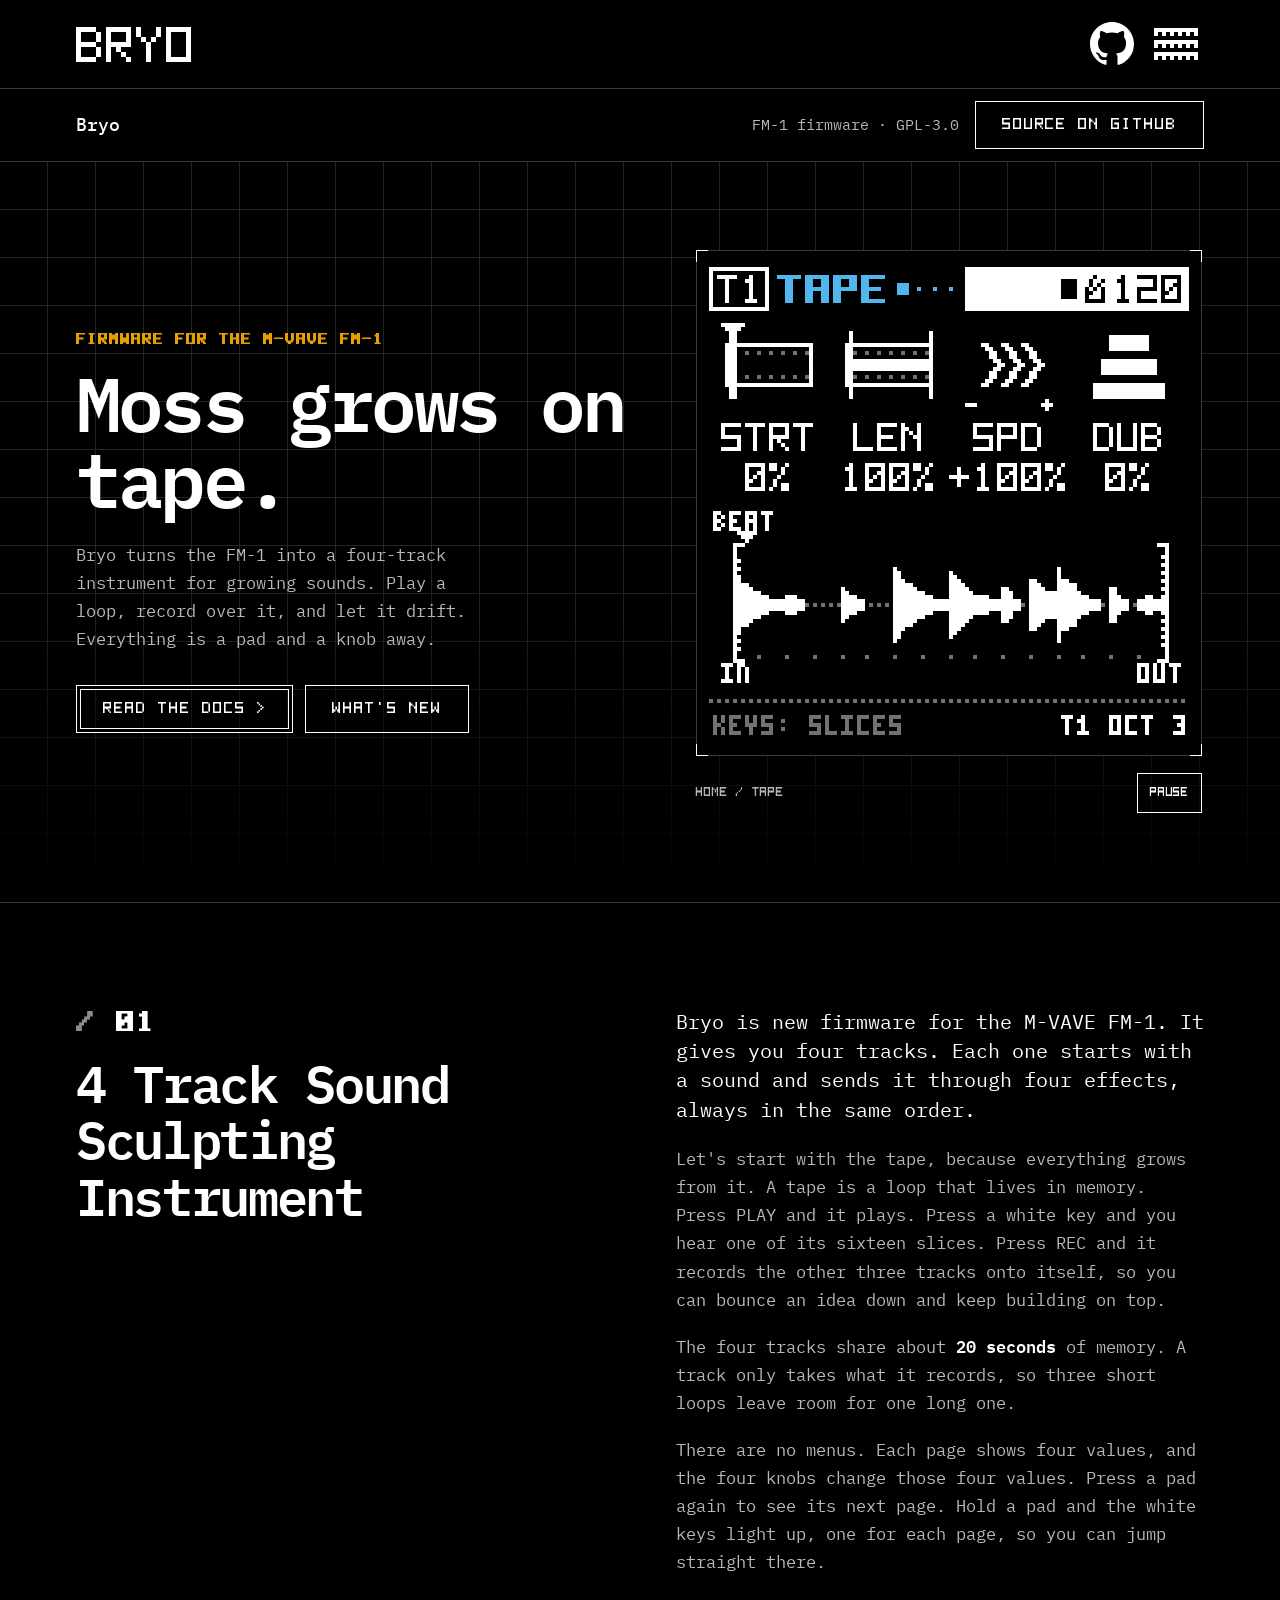
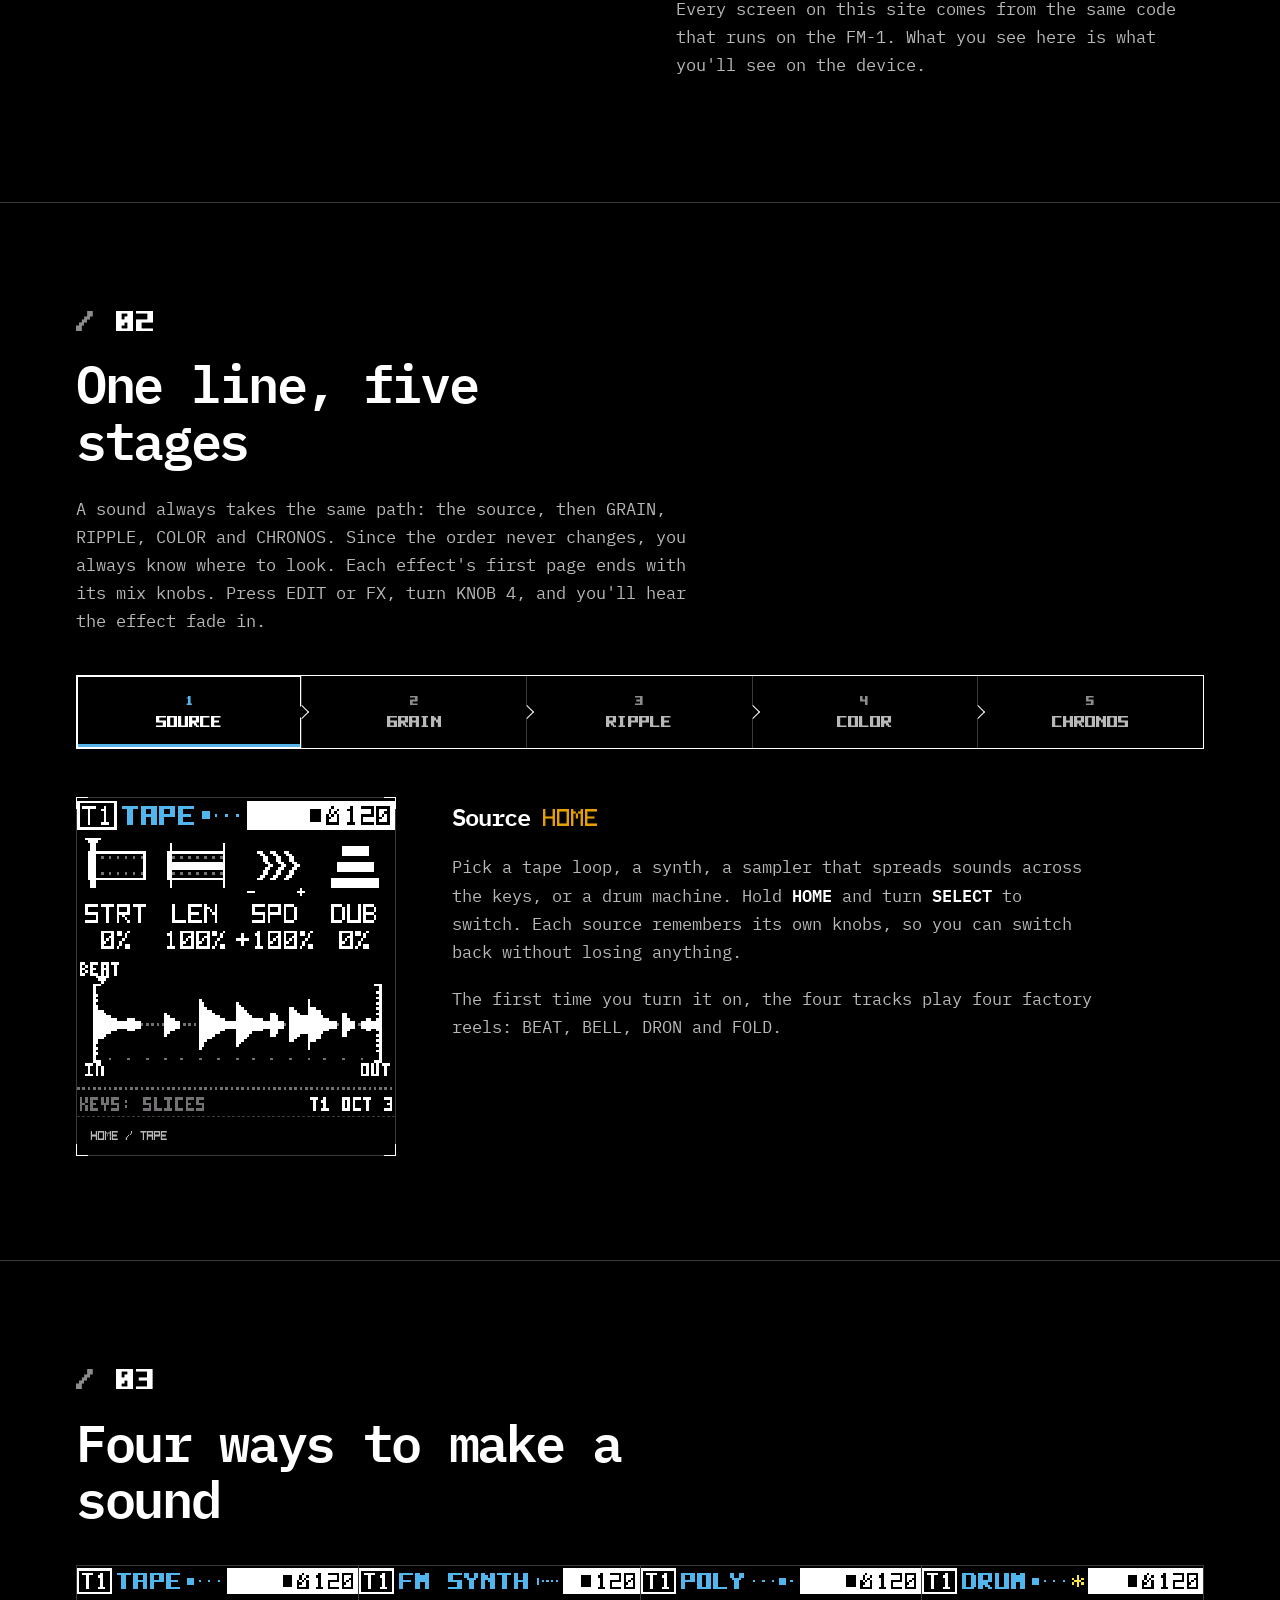
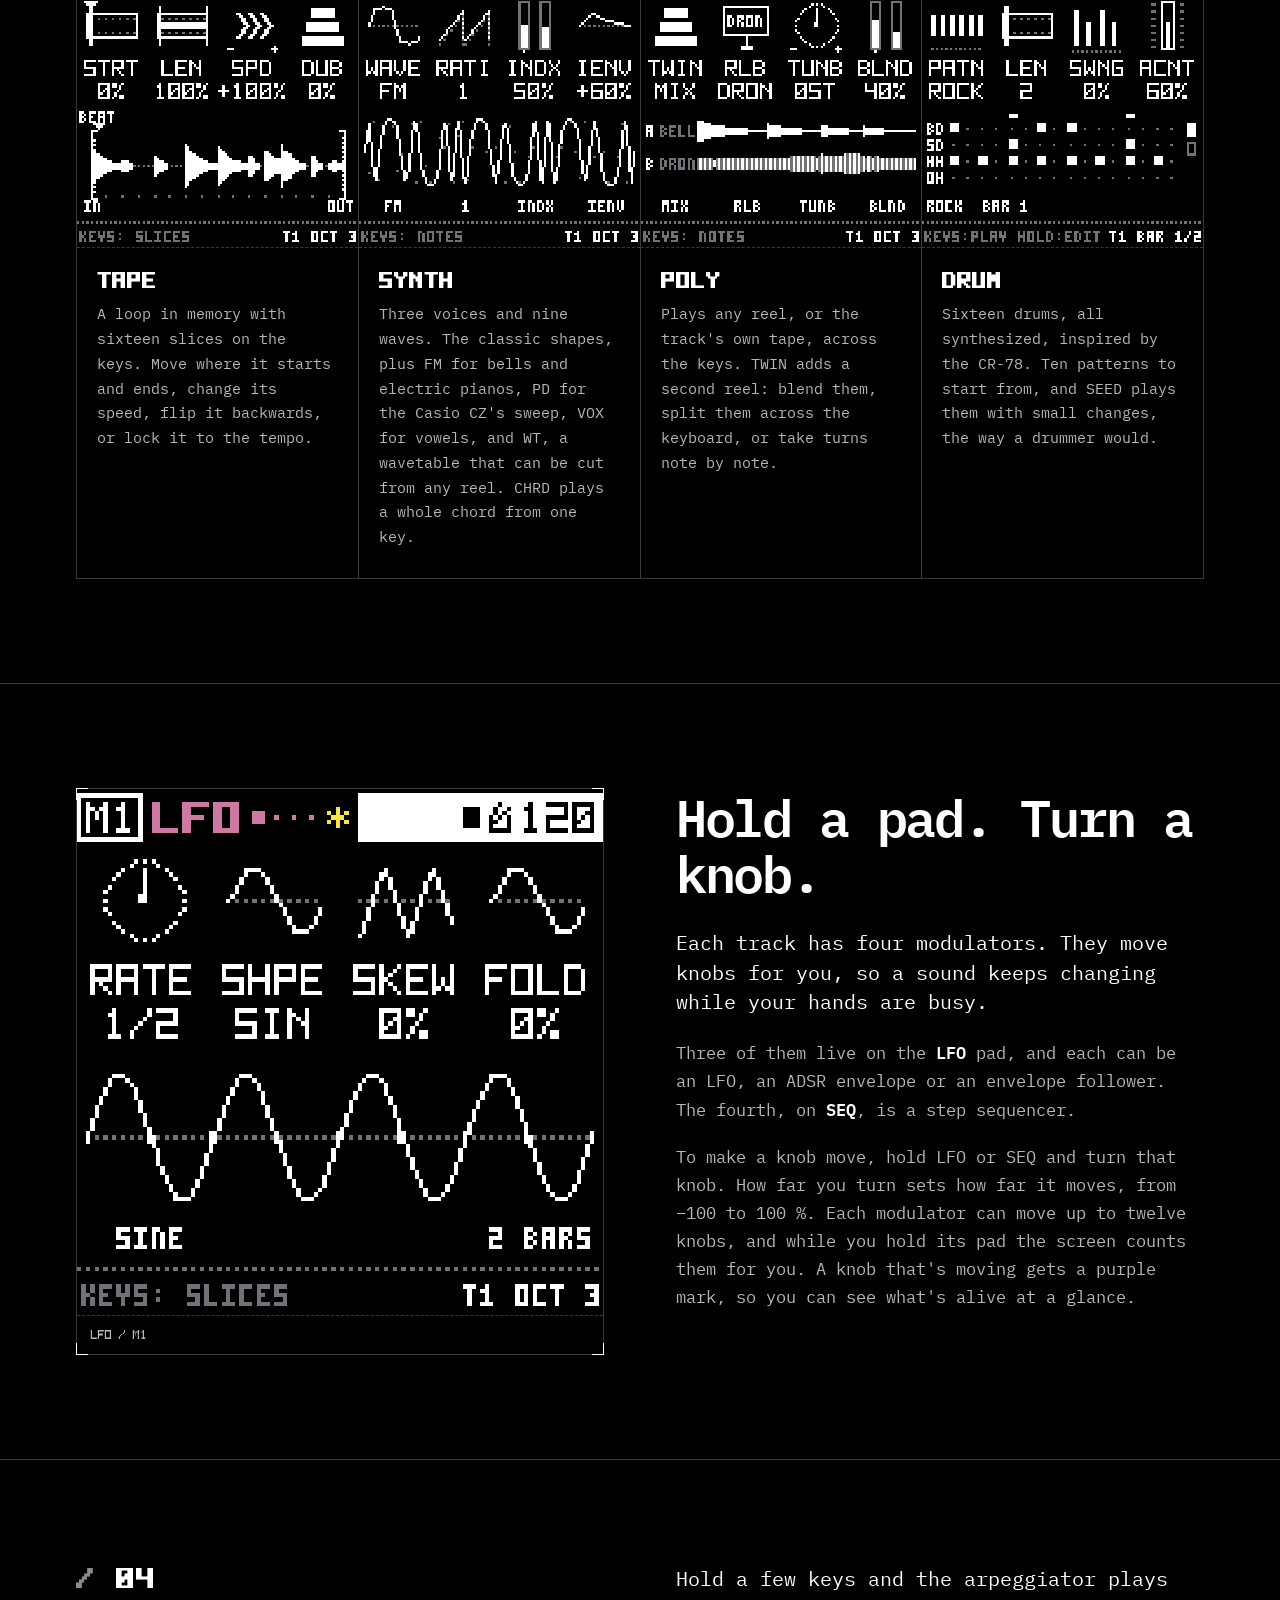
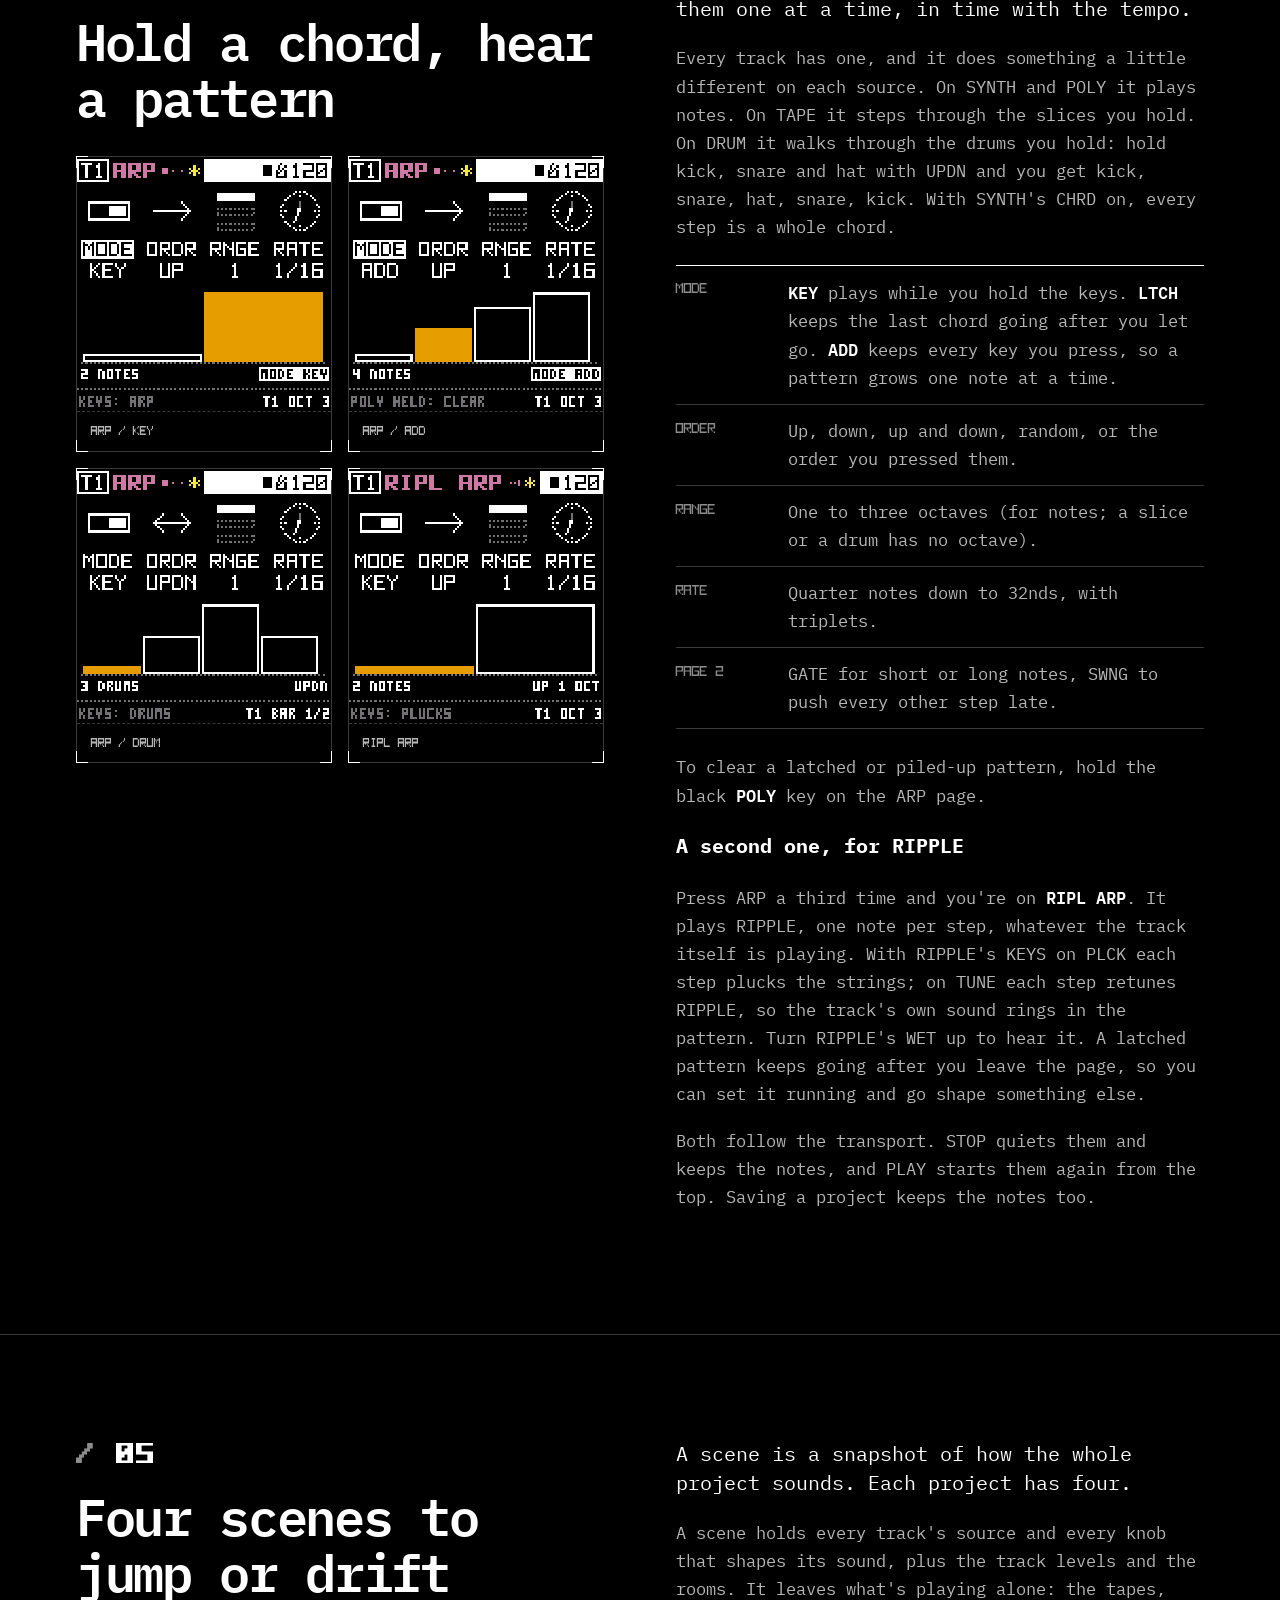
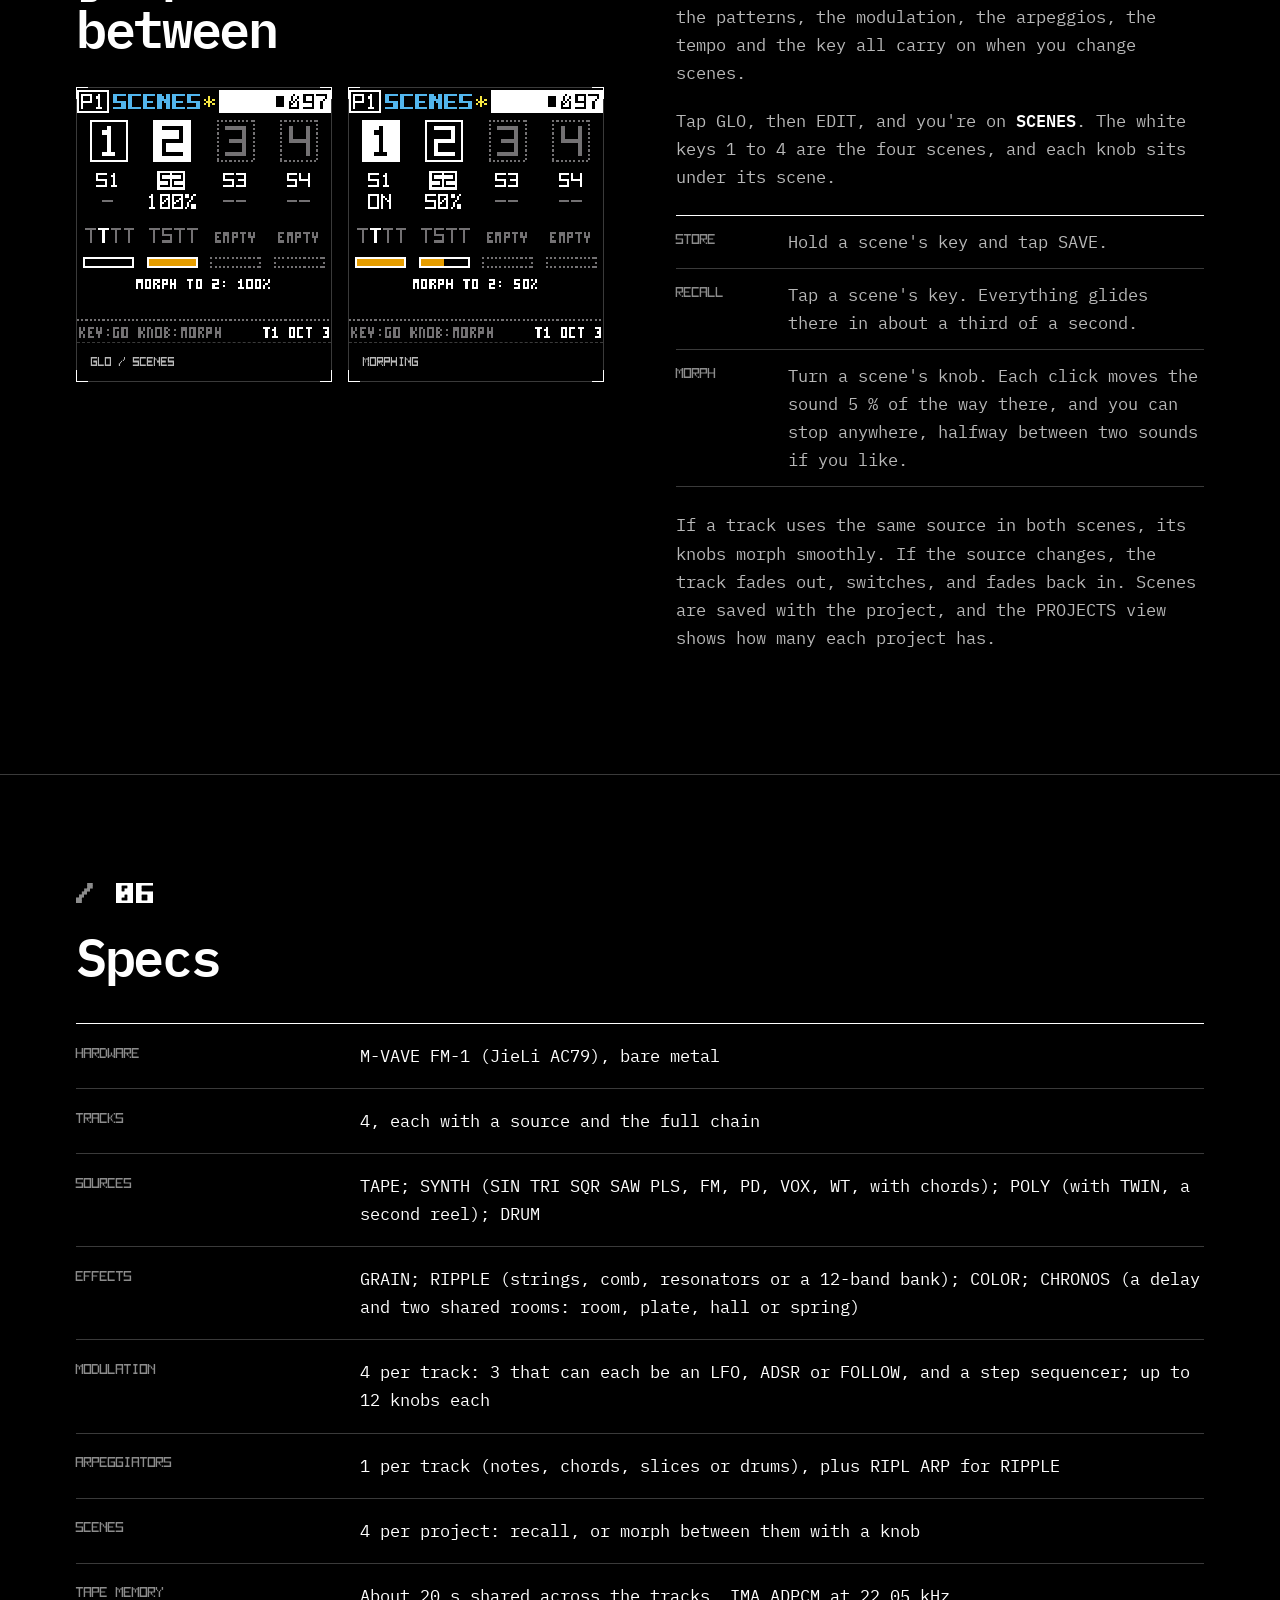
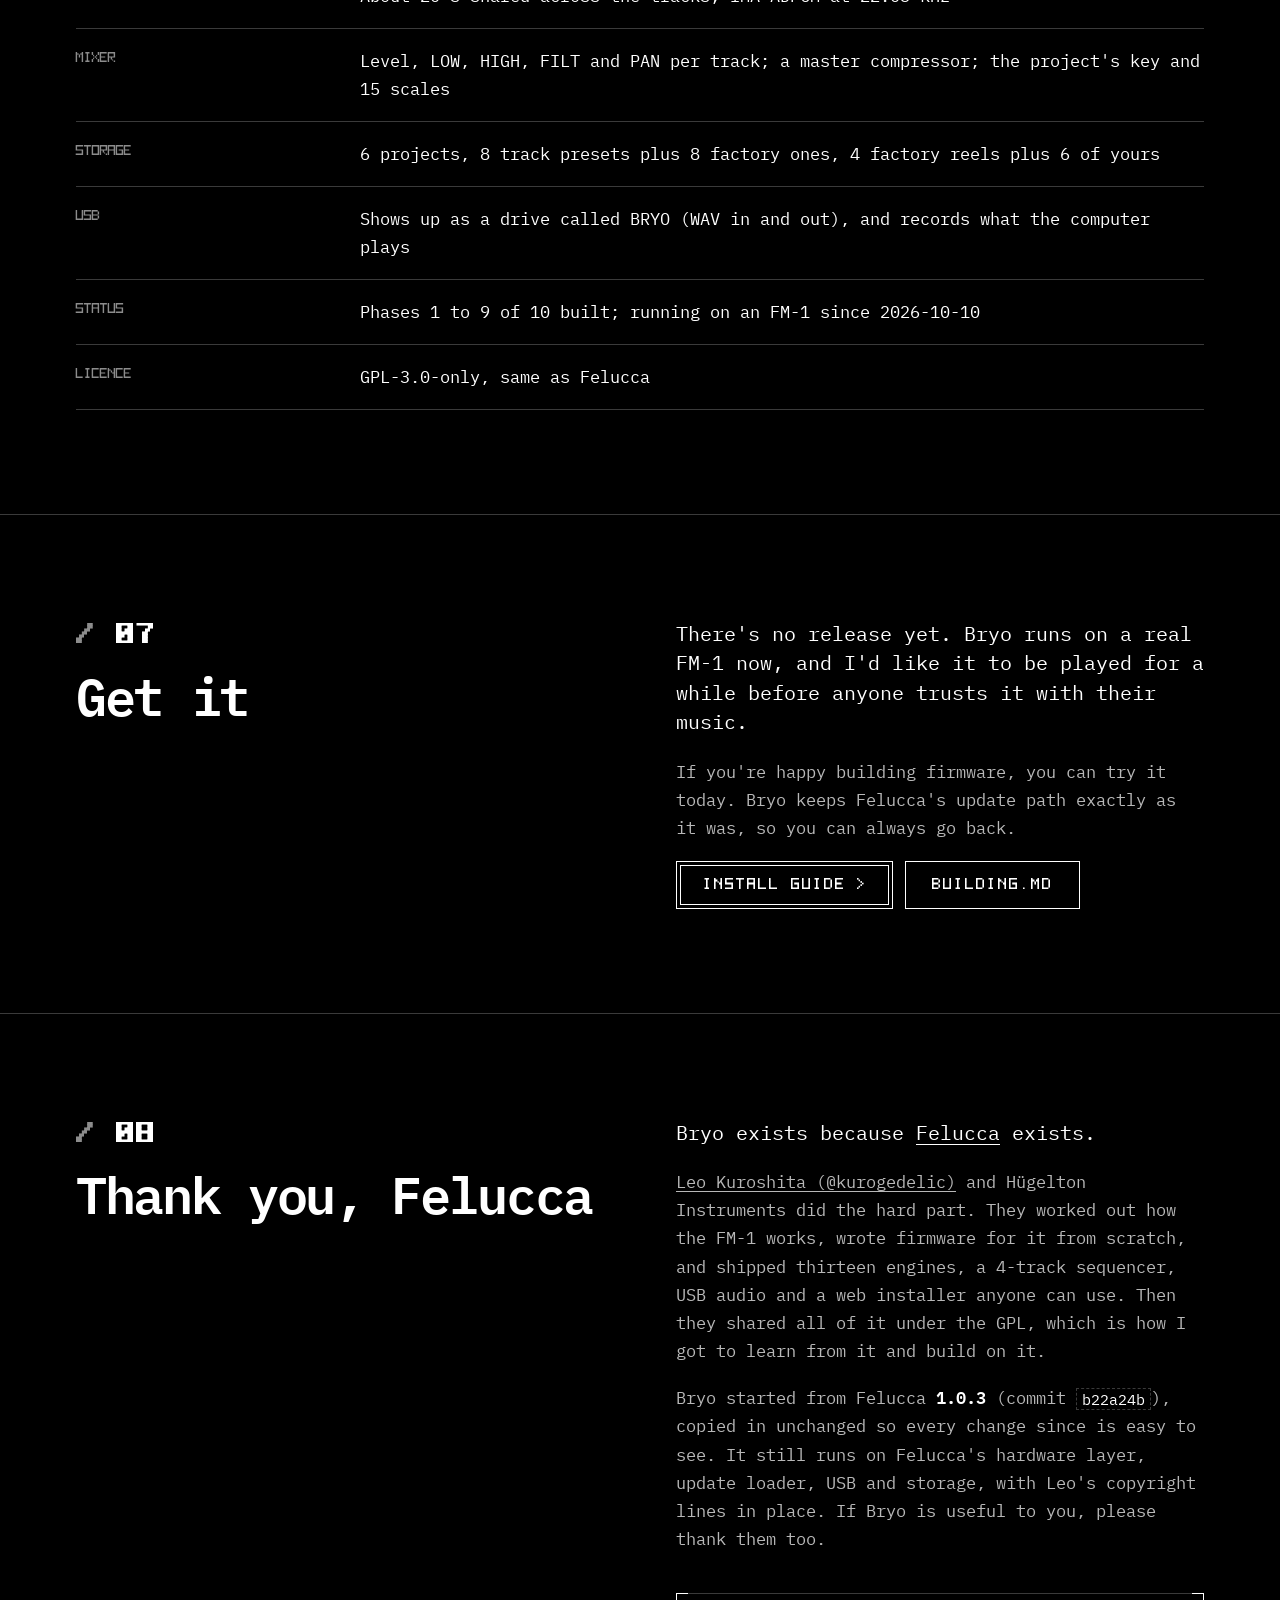
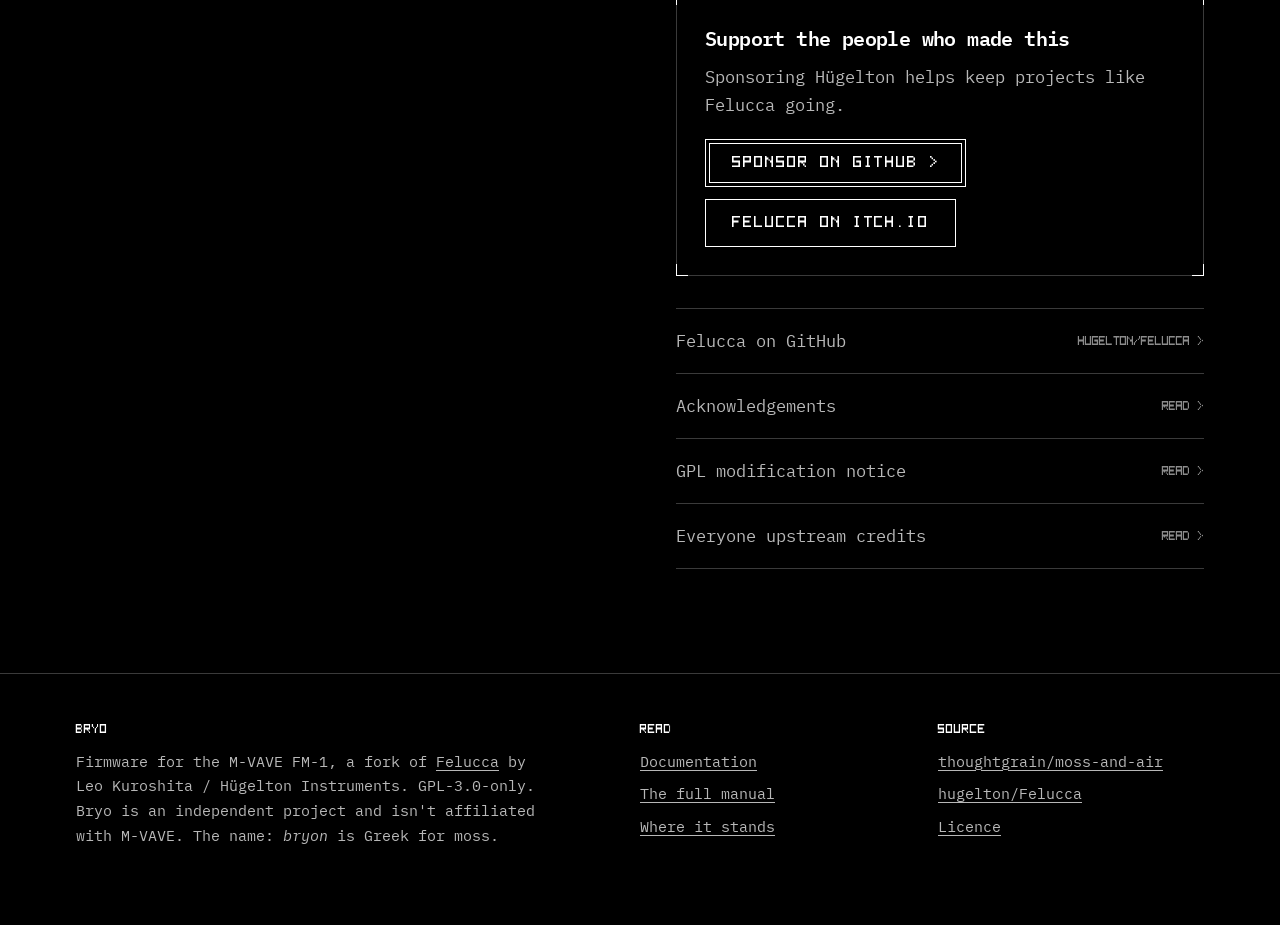
==== site/index.html @ b1bf04a5 "Bryo: the site catches up with the firmware (RIPPLE, CHRONOS, scenes, new sources) The landing page " ====
<!doctype html>
<!-- SPDX-License-Identifier: GPL-3.0-only -->
<html lang="en">
<head>
  <meta charset="utf-8">
  <meta name="viewport" content="width=device-width, initial-scale=1">
  <title>Bryo, 4-track sound sculpting for the FM-1</title>
  <meta name="description" content="Bryo is open firmware that turns the M-VAVE FM-1 into a four-track instrument for sculpting sound: tape, synth, poly and drum sources, four effects, modulators, arpeggiators and scenes. A fork of Felucca.">
  <meta name="theme-color" content="#121212">
  <link rel="icon" href="img/favicon.svg" type="image/svg+xml">
  <link rel="preconnect" href="https://fonts.googleapis.com">
  <link rel="preconnect" href="https://fonts.gstatic.com" crossorigin>
  <link rel="stylesheet" href="https://fonts.googleapis.com/css2?family=IBM+Plex+Mono:ital,wght@0,400;0,500;0,600;0,700;1,400&display=swap">
  <link rel="preload" href="fonts/bryo-px5.woff" as="font" type="font/woff" crossorigin>
  <link rel="stylesheet" href="css/style.css">
  <script src="js/main.js" defer></script>
</head>
<body>
  <a class="skip-link" href="#main">Skip to content</a>

  <header class="site-header">
    <div class="wrap site-header__inner">
      <a class="logo" href="./">
        <img class="logo__mark pixelated" src="img/wordmark.svg" width="115" height="35" alt="Bryo, home">
      </a>
      <div class="header-actions">
        <a class="icon-btn" href="https://github.com/thoughtgrain/moss-and-air" aria-label="Bryo on GitHub">
          <svg aria-hidden="true"><use href="img/icons.svg#github"/></svg>
        </a>
        <button class="icon-btn" type="button" data-menu-open aria-haspopup="dialog" aria-controls="menu" aria-expanded="false" aria-label="Open menu">
          <svg aria-hidden="true"><use href="img/icons.svg#menu"/></svg>
        </button>
      </div>
    </div>
  </header>

  <dialog class="menu" id="menu" aria-label="Site menu">
    <div class="wrap">
      <div class="menu__top">
        <a class="logo" href="./">
          <img class="logo__mark pixelated" src="img/wordmark.svg" width="115" height="35" alt="Bryo, home">
        </a>
        <button class="icon-btn" type="button" data-menu-close aria-label="Close menu">
          <svg aria-hidden="true"><use href="img/icons.svg#close"/></svg>
        </button>
      </div>
      <nav aria-label="Main">
        <ul class="menu__list">
          <li><a href="./#instrument"><span>01</span>Instrument</a></li>
          <li><a href="./#chain"><span>02</span>The chain</a></li>
          <li><a href="./#sources"><span>03</span>Sources</a></li>
          <li><a href="./#arps"><span>04</span>Arpeggiators</a></li>
          <li><a href="./#scenes"><span>05</span>Scenes</a></li>
          <li><a href="./#specs"><span>06</span>Specs</a></li>
          <li><a href="./#get"><span>07</span>Get it</a></li>
          <li><a href="./#thanks"><span>08</span>Thanks, Felucca</a></li>
          <li><a href="docs.html"><span>//</span>Documentation</a></li>
          <li><a href="https://github.com/thoughtgrain/moss-and-air"><span>&gt;&gt;</span>GitHub</a></li>
        </ul>
      </nav>
    </div>
  </dialog>

  <div class="product-bar">
    <div class="wrap product-bar__inner">
      <p class="product-bar__name">Bryo</p>
      <p class="product-bar__meta">FM-1 firmware · GPL-3.0</p>
      <a class="btn" href="https://github.com/thoughtgrain/moss-and-air">Source on GitHub</a>
    </div>
  </div>

  <main id="main">
    <section class="hero" aria-labelledby="hero-title">
      <div class="wrap hero__inner">
        <div>
          <p class="hero__kicker px">Firmware for the M-VAVE FM-1</p>
          <h1 class="hero__title" id="hero-title">Moss grows on tape.</h1>
          <p class="hero__lede">Bryo turns the FM-1 into a four-track instrument for growing sounds. Play a loop, record over it, and let it drift. Everything is a pad and a knob away.</p>
          <div class="btn-row">
            <a class="btn btn--solid" href="docs.html">Read the docs</a>
            <a class="btn" href="docs.html#new">What's new</a>
          </div>
        </div>

        <div class="device" data-screens
             data-list='[["img/boot.png","Boot","Boot screen: BRYO, 4-track sound sculpting"],["img/tape.png","Home / Tape","The TAPE page: the reel, the loop bracketed IN to OUT"],["img/synth_fm.png","Home / FM Synth","SYNTH as a two-operator FM synth"],["img/grain_playing.png","Edit / Grain","GRAIN with grains playing, lit in orange"],["img/reso_live.png","Edit / Ripple","RIPPLE: four strings ringing"],["img/space_live.png","FX / Chronos","CHRONOS: echoes and the tail of the room, in orange"],["img/arp_add.png","ARP","The arpeggiator with four notes piled up"],["img/mixer_morph.png","Glo / Scenes","SCENES: knob 2 halfway to scene 2"],["img/mod1.png","LFO / M1","An LFO modulator drawing its wave"]]'>
          <figure class="device__screen">
            <img class="pixelated" src="img/boot.png" width="480" height="480" alt="Bryo's boot screen: BRYO, 4-track sound sculpting" data-screen-img>
          </figure>
          <div class="device__controls">
            <p class="device__label px" data-screen-label aria-hidden="true">Boot</p>
            <button class="btn device__pause" type="button" data-screen-toggle aria-pressed="false">Pause</button>
          </div>
        </div>
      </div>
    </section>

    <section class="section" id="instrument" aria-labelledby="instrument-title">
      <div class="wrap split">
        <div>
          <span class="section__num px"><span class="slash" aria-hidden="true">/</span> 01</span>
          <h2 class="section__title" id="instrument-title">4 Track Sound Sculpting Instrument</h2>
        </div>
        <div class="prose">
          <p class="lead">Bryo is new firmware for the M-VAVE FM-1. It gives you four tracks. Each one starts with a sound and sends it through four effects, always in the same order.</p>
          <p>Let's start with the tape, because everything grows from it. A tape is a loop that lives in memory. Press PLAY and it plays. Press a white key and you hear one of its sixteen slices. Press REC and it records the other three tracks onto itself, so you can bounce an idea down and keep building on top.</p>
          <p>The four tracks share about <strong>20 seconds</strong> of memory. A track only takes what it records, so three short loops leave room for one long one.</p>
          <p>There are no menus. Each page shows four values, and the four knobs change those four values. Press a pad again to see its next page. Hold a pad and the white keys light up, one for each page, so you can jump straight there.</p>
          <p>Every screen on this site comes from the same code that runs on the FM-1. What you see here is what you'll see on the device.</p>
        </div>
      </div>
    </section>

    <section class="section" id="chain" aria-labelledby="chain-title">
      <div class="wrap">
        <span class="section__num px"><span class="slash" aria-hidden="true">/</span> 02</span>
        <h2 class="section__title" id="chain-title">One line, five stages</h2>
        <div class="prose">
          <p>A sound always takes the same path: the source, then GRAIN, RIPPLE, COLOR and CHRONOS. Since the order never changes, you always know where to look. Each effect's first page ends with its mix knobs. Press EDIT or FX, turn KNOB&nbsp;4, and you'll hear the effect fade in.</p>
        </div>

        <div class="chain" data-tabs>
          <div class="chain__tabs" role="tablist" aria-label="The signal chain">
            <button class="chain__tab" role="tab" id="tab-source" aria-controls="panel-source" aria-selected="true"><small>1</small>Source</button>
            <button class="chain__tab" role="tab" id="tab-grain" aria-controls="panel-grain" aria-selected="false" tabindex="-1"><small>2</small>Grain</button>
            <button class="chain__tab" role="tab" id="tab-ripple" aria-controls="panel-ripple" aria-selected="false" tabindex="-1"><small>3</small>Ripple</button>
            <button class="chain__tab" role="tab" id="tab-color" aria-controls="panel-color" aria-selected="false" tabindex="-1"><small>4</small>Color</button>
            <button class="chain__tab" role="tab" id="tab-chronos" aria-controls="panel-chronos" aria-selected="false" tabindex="-1"><small>5</small>Chronos</button>
          </div>

          <div class="chain__panel" role="tabpanel" id="panel-source" aria-labelledby="tab-source" tabindex="0">
            <figure class="screen">
              <img class="pixelated" src="img/tape.png" width="480" height="480" alt="The TAPE page" loading="lazy">
              <figcaption class="px">Home / Tape</figcaption>
            </figure>
            <div class="prose">
              <h3>Source <span class="tag px">Home</span></h3>
              <p>Pick a tape loop, a synth, a sampler that spreads sounds across the keys, or a drum machine. Hold <strong>HOME</strong> and turn <strong>SELECT</strong> to switch. Each source remembers its own knobs, so you can switch back without losing anything.</p>
              <p>The first time you turn it on, the four tracks play four factory reels: BEAT, BELL, DRON and FOLD.</p>
            </div>
          </div>

          <div class="chain__panel" role="tabpanel" id="panel-grain" aria-labelledby="tab-grain" tabindex="0" hidden>
            <figure class="screen">
              <img class="pixelated" src="img/grain_playing.png" width="480" height="480" alt="GRAIN with grains playing" loading="lazy">
              <figcaption class="px">Edit / Grain</figcaption>
            </figure>
            <div class="prose">
              <h3>Grain <span class="tag px">Edit</span></h3>
              <p>GRAIN listens to the last few bars of the track and plays them back as tiny overlapping pieces. You can stretch them out, hold them on one spot, or let them trail behind with SCAN.</p>
              <p>Hold the black <strong>0</strong> key to freeze what it heard into a loop. Tap it instead and the freeze stays on until you tap again. The grains can follow the project's key, so changing the scale on the mixer moves them too.</p>
            </div>
          </div>

          <div class="chain__panel" role="tabpanel" id="panel-ripple" aria-labelledby="tab-ripple" tabindex="0" hidden>
            <figure class="screen">
              <img class="pixelated" src="img/reso_live.png" width="480" height="480" alt="RIPPLE with its four strings ringing" loading="lazy">
              <figcaption class="px">Edit / Ripple</figcaption>
            </figure>
            <div class="prose">
              <h3>Ripple <span class="tag px">Edit</span></h3>
              <p>Something tuned that the track's sound rings through. Hold <strong>EDIT</strong> and turn <strong>SELECT</strong> to pick what: four plucked strings, a hollow COMB that only rings the odd harmonics, four resonant bands, or a 12-band filter bank that sorts whatever comes in into a chord.</p>
              <p>The notes come from a chord you choose, from major and minor to sevenths and power chords. DRV saturates the ring, and RIPL lets the pitches drift slowly, one after another, like a ripple on water. On its page the white keys set the root. With KEYS on PLCK they pluck it too; on TUNE they only retune it, so what rings is the track's own sound.</p>
            </div>
          </div>

          <div class="chain__panel" role="tabpanel" id="panel-color" aria-labelledby="tab-color" tabindex="0" hidden>
            <figure class="screen">
              <img class="pixelated" src="img/color.png" width="480" height="480" alt="The COLOR page with a sine wave drawn through it" loading="lazy">
              <figcaption class="px">FX / Color</figcaption>
            </figure>
            <div class="prose">
              <h3>Color <span class="tag px">FX</span></h3>
              <p>Drive, bit crush, noise that follows the sound, and a tilt EQ. The page draws a sine wave through the whole stage, so you can see what the distortion does to it before you hear it.</p>
            </div>
          </div>

          <div class="chain__panel" role="tabpanel" id="panel-chronos" aria-labelledby="tab-chronos" tabindex="0" hidden>
            <figure class="screen">
              <img class="pixelated" src="img/space_live.png" width="480" height="480" alt="CHRONOS with its echoes and tail sounding" loading="lazy">
              <figcaption class="px">FX / Chronos</figcaption>
            </figure>
            <div class="prose">
              <h3>Chronos <span class="tag px">FX</span></h3>
              <p>A delay and two rooms. The tracks share the rooms, and each track decides how much to send with its own DLY and VERB knobs.</p>
              <p>The echoes can wear like old tape (AGE), melt into a wash (DIFF), or duck out of the way while the track plays (DUCK). Each room can be a room, a plate, a hall or a spring, and MOD makes its tail waver so it sounds less metallic. They only use memory while you're using them, so a dry project has more room for tape.</p>
            </div>
          </div>
        </div>
      </div>
    </section>

    <section class="section" id="sources" aria-labelledby="sources-title">
      <div class="wrap">
        <span class="section__num px"><span class="slash" aria-hidden="true">/</span> 03</span>
        <h2 class="section__title" id="sources-title">Four ways to make a sound</h2>
        <div class="cards">
          <article class="card">
            <img class="pixelated" src="img/tape.png" width="480" height="480" alt="TAPE page" loading="lazy">
            <div class="card__body">
              <h3 class="px">Tape</h3>
              <p>A loop in memory with sixteen slices on the keys. Move where it starts and ends, change its speed, flip it backwards, or lock it to the tempo.</p>
            </div>
          </article>
          <article class="card">
            <img class="pixelated" src="img/synth_fm.png" width="480" height="480" alt="SYNTH as an FM synth" loading="lazy">
            <div class="card__body">
              <h3 class="px">Synth</h3>
              <p>Three voices and nine waves. The classic shapes, plus FM for bells and electric pianos, PD for the Casio CZ's sweep, VOX for vowels, and WT, a wavetable that can be cut from any reel. CHRD plays a whole chord from one key.</p>
            </div>
          </article>
          <article class="card">
            <img class="pixelated" src="img/poly_twin.png" width="480" height="480" alt="POLY with TWIN mixing two reels" loading="lazy">
            <div class="card__body">
              <h3 class="px">Poly</h3>
              <p>Plays any reel, or the track's own tape, across the keys. TWIN adds a second reel: blend them, split them across the keyboard, or take turns note by note.</p>
            </div>
          </article>
          <article class="card">
            <img class="pixelated" src="img/drum.png" width="480" height="480" alt="DRUM page" loading="lazy">
            <div class="card__body">
              <h3 class="px">Drum</h3>
              <p>Sixteen drums, all synthesized, inspired by the CR-78. Ten patterns to start from, and SEED plays them with small changes, the way a drummer would.</p>
            </div>
          </article>
        </div>
      </div>
    </section>

    <section class="section" aria-labelledby="mod-title">
      <div class="wrap split">
        <figure class="screen">
          <img class="pixelated" src="img/mod1.png" width="480" height="480" alt="An LFO modulator page drawing its waveform" loading="lazy">
          <figcaption class="px">LFO / M1</figcaption>
        </figure>
        <div class="prose">
          <h2 class="section__title" id="mod-title">Hold a pad. Turn a knob.</h2>
          <p class="lead">Each track has four modulators. They move knobs for you, so a sound keeps changing while your hands are busy.</p>
          <p>Three of them live on the <strong>LFO</strong> pad, and each can be an LFO, an ADSR envelope or an envelope follower. The fourth, on <strong>SEQ</strong>, is a step sequencer.</p>
          <p>To make a knob move, hold LFO or SEQ and turn that knob. How far you turn sets how far it moves, from &minus;100 to 100&nbsp;%. Each modulator can move up to twelve knobs, and while you hold its pad the screen counts them for you. A knob that's moving gets a purple mark, so you can see what's alive at a glance.</p>
        </div>
      </div>
    </section>

    <section class="section" id="arps" aria-labelledby="arps-title">
      <div class="wrap split">
        <div>
          <span class="section__num px"><span class="slash" aria-hidden="true">/</span> 04</span>
          <h2 class="section__title" id="arps-title">Hold a chord, hear a pattern</h2>
          <div class="figure-row figure-row--2">
            <figure class="screen"><img class="pixelated" src="img/arp.png" width="480" height="480" alt="ARP page: two notes held, the one playing filled" loading="lazy"><figcaption class="px">ARP / KEY</figcaption></figure>
            <figure class="screen"><img class="pixelated" src="img/arp_add.png" width="480" height="480" alt="ARP in ADD mode with four notes piled up" loading="lazy"><figcaption class="px">ARP / ADD</figcaption></figure>
            <figure class="screen"><img class="pixelated" src="img/arp_drum.png" width="480" height="480" alt="ARP on a DRUM track walking three drums up and down" loading="lazy"><figcaption class="px">ARP / Drum</figcaption></figure>
            <figure class="screen"><img class="pixelated" src="img/arp_res.png" width="480" height="480" alt="RIPL ARP: two notes held, the strings plucked in turn" loading="lazy"><figcaption class="px">RIPL ARP</figcaption></figure>
          </div>
        </div>
        <div class="prose">
          <p class="lead">Hold a few keys and the arpeggiator plays them one at a time, in time with the tempo.</p>
          <p>Every track has one, and it does something a little different on each source. On SYNTH and POLY it plays notes. On TAPE it steps through the slices you hold. On DRUM it walks through the drums you hold: hold kick, snare and hat with UPDN and you get kick, snare, hat, snare, kick. With SYNTH's CHRD on, every step is a whole chord.</p>
          <dl class="specs specs--compact">
            <div><dt class="px">Mode</dt><dd><strong>KEY</strong> plays while you hold the keys. <strong>LTCH</strong> keeps the last chord going after you let go. <strong>ADD</strong> keeps every key you press, so a pattern grows one note at a time.</dd></div>
            <div><dt class="px">Order</dt><dd>Up, down, up and down, random, or the order you pressed them.</dd></div>
            <div><dt class="px">Range</dt><dd>One to three octaves (for notes; a slice or a drum has no octave).</dd></div>
            <div><dt class="px">Rate</dt><dd>Quarter notes down to 32nds, with triplets.</dd></div>
            <div><dt class="px">Page 2</dt><dd>GATE for short or long notes, SWNG to push every other step late.</dd></div>
          </dl>
          <p>To clear a latched or piled-up pattern, hold the black <strong>POLY</strong> key on the ARP page.</p>
          <h3>A second one, for RIPPLE</h3>
          <p>Press ARP a third time and you're on <strong>RIPL ARP</strong>. It plays RIPPLE, one note per step, whatever the track itself is playing. With RIPPLE's KEYS on PLCK each step plucks the strings; on TUNE each step retunes RIPPLE, so the track's own sound rings in the pattern. Turn RIPPLE's WET up to hear it. A latched pattern keeps going after you leave the page, so you can set it running and go shape something else.</p>
          <p>Both follow the transport. STOP quiets them and keeps the notes, and PLAY starts them again from the top. Saving a project keeps the notes too.</p>
        </div>
      </div>
    </section>

    <section class="section" id="scenes" aria-labelledby="scenes-title">
      <div class="wrap split">
        <div>
          <span class="section__num px"><span class="slash" aria-hidden="true">/</span> 05</span>
          <h2 class="section__title" id="scenes-title">Four scenes to jump or drift between</h2>
          <div class="figure-row figure-row--2">
            <figure class="screen"><img class="pixelated" src="img/mixer_scenes.png" width="480" height="480" alt="SCENES: scenes 1 and 2 stored, 2 the current one" loading="lazy"><figcaption class="px">Glo / Scenes</figcaption></figure>
            <figure class="screen"><img class="pixelated" src="img/mixer_morph.png" width="480" height="480" alt="SCENES: knob 2 halfway to scene 2" loading="lazy"><figcaption class="px">Morphing</figcaption></figure>
          </div>
        </div>
        <div class="prose">
          <p class="lead">A scene is a snapshot of how the whole project sounds. Each project has four.</p>
          <p>A scene holds every track's source and every knob that shapes its sound, plus the track levels and the rooms. It leaves what's playing alone: the tapes, the patterns, the modulation, the arpeggios, the tempo and the key all carry on when you change scenes.</p>
          <p>Tap GLO, then EDIT, and you're on <strong>SCENES</strong>. The white keys 1 to 4 are the four scenes, and each knob sits under its scene.</p>
          <dl class="specs specs--compact">
            <div><dt class="px">Store</dt><dd>Hold a scene's key and tap SAVE.</dd></div>
            <div><dt class="px">Recall</dt><dd>Tap a scene's key. Everything glides there in about a third of a second.</dd></div>
            <div><dt class="px">Morph</dt><dd>Turn a scene's knob. Each click moves the sound 5&nbsp;% of the way there, and you can stop anywhere, halfway between two sounds if you like.</dd></div>
          </dl>
          <p>If a track uses the same source in both scenes, its knobs morph smoothly. If the source changes, the track fades out, switches, and fades back in. Scenes are saved with the project, and the PROJECTS view shows how many each project has.</p>
        </div>
      </div>
    </section>

    <section class="section" id="specs" aria-labelledby="specs-title">
      <div class="wrap">
        <span class="section__num px"><span class="slash" aria-hidden="true">/</span> 06</span>
        <h2 class="section__title" id="specs-title">Specs</h2>
        <dl class="specs">
          <div><dt class="px">Hardware</dt><dd>M-VAVE FM-1 (JieLi AC79), bare metal</dd></div>
          <div><dt class="px">Tracks</dt><dd>4, each with a source and the full chain</dd></div>
          <div><dt class="px">Sources</dt><dd>TAPE; SYNTH (SIN TRI SQR SAW PLS, FM, PD, VOX, WT, with chords); POLY (with TWIN, a second reel); DRUM</dd></div>
          <div><dt class="px">Effects</dt><dd>GRAIN; RIPPLE (strings, comb, resonators or a 12-band bank); COLOR; CHRONOS (a delay and two shared rooms: room, plate, hall or spring)</dd></div>
          <div><dt class="px">Modulation</dt><dd>4 per track: 3 that can each be an LFO, ADSR or FOLLOW, and a step sequencer; up to 12 knobs each</dd></div>
          <div><dt class="px">Arpeggiators</dt><dd>1 per track (notes, chords, slices or drums), plus RIPL ARP for RIPPLE</dd></div>
          <div><dt class="px">Scenes</dt><dd>4 per project: recall, or morph between them with a knob</dd></div>
          <div><dt class="px">Tape memory</dt><dd>About 20&nbsp;s shared across the tracks, IMA ADPCM at 22.05&nbsp;kHz</dd></div>
          <div><dt class="px">Mixer</dt><dd>Level, LOW, HIGH, FILT and PAN per track; a master compressor; the project's key and 15 scales</dd></div>
          <div><dt class="px">Storage</dt><dd>6 projects, 8 track presets plus 8 factory ones, 4 factory reels plus 6 of yours</dd></div>
          <div><dt class="px">USB</dt><dd>Shows up as a drive called BRYO (WAV in and out), and records what the computer plays</dd></div>
          <div><dt class="px">Status</dt><dd>Phases 1 to 9 of 10 built; running on an FM-1 since 2026-10-10</dd></div>
          <div><dt class="px">Licence</dt><dd>GPL-3.0-only, same as Felucca</dd></div>
        </dl>
      </div>
    </section>

    <section class="section" id="get" aria-labelledby="get-title">
      <div class="wrap split">
        <div>
          <span class="section__num px"><span class="slash" aria-hidden="true">/</span> 07</span>
          <h2 class="section__title" id="get-title">Get it</h2>
        </div>
        <div class="prose">
          <p class="lead">There's no release yet. Bryo runs on a real FM-1 now, and I'd like it to be played for a while before anyone trusts it with their music.</p>
          <p>If you're happy building firmware, you can try it today. Bryo keeps Felucca's update path exactly as it was, so you can always go back.</p>
          <div class="btn-row">
            <a class="btn btn--solid" href="docs.html#install">Install guide</a>
            <a class="btn" href="https://github.com/thoughtgrain/moss-and-air/blob/HEAD/bryo/BUILDING.md">Building.md</a>
          </div>
        </div>
      </div>
    </section>

    <section class="section thanks" id="thanks" aria-labelledby="thanks-title">
      <div class="wrap split">
        <div>
          <span class="section__num px"><span class="slash" aria-hidden="true">/</span> 08</span>
          <h2 class="section__title" id="thanks-title">Thank you, Felucca</h2>
        </div>
        <div class="prose">
          <p class="lead">Bryo exists because <a href="https://github.com/hugelton/Felucca">Felucca</a> exists.</p>
          <p><a href="https://github.com/kurogedelic">Leo Kuroshita (@kurogedelic)</a> and Hügelton Instruments did the hard part. They worked out how the FM-1 works, wrote firmware for it from scratch, and shipped thirteen engines, a 4-track sequencer, USB audio and a web installer anyone can use. Then they shared all of it under the GPL, which is how I got to learn from it and build on it.</p>
          <p>Bryo started from Felucca <strong>1.0.3</strong> (commit <code>b22a24b</code>), copied in unchanged so every change since is easy to see. It still runs on Felucca's hardware layer, update loader, USB and storage, with Leo's copyright lines in place. If Bryo is useful to you, please thank them too.</p>

          <div class="thanks__card">
            <h3>Support the people who made this</h3>
            <p>Sponsoring Hügelton helps keep projects like Felucca going.</p>
            <div class="btn-row">
              <a class="btn btn--solid" href="https://github.com/sponsors/hugelton">Sponsor on GitHub</a>
              <a class="btn" href="https://hugelton.itch.io/felucca">Felucca on itch.io</a>
            </div>
          </div>

          <ul class="thanks__links">
            <li><a href="https://github.com/hugelton/Felucca">Felucca on GitHub <span class="px" aria-hidden="true">hugelton/Felucca &gt;</span></a></li>
            <li><a href="https://github.com/thoughtgrain/moss-and-air/blob/HEAD/bryo/ACKNOWLEDGEMENTS.md">Acknowledgements <span class="px" aria-hidden="true">Read &gt;</span></a></li>
            <li><a href="https://github.com/thoughtgrain/moss-and-air/blob/HEAD/bryo/NOTICE.md">GPL modification notice <span class="px" aria-hidden="true">Read &gt;</span></a></li>
            <li><a href="https://github.com/thoughtgrain/moss-and-air/blob/HEAD/bryo/LICENSING.md">Everyone upstream credits <span class="px" aria-hidden="true">Read &gt;</span></a></li>
          </ul>
        </div>
      </div>
    </section>
  </main>

  <footer class="site-footer">
    <div class="wrap site-footer__grid">
      <div>
        <h2 class="px">Bryo</h2>
        <p>Firmware for the M-VAVE FM-1, a fork of <a href="https://github.com/hugelton/Felucca">Felucca</a> by Leo Kuroshita / Hügelton Instruments. GPL-3.0-only. Bryo is an independent project and isn't affiliated with M-VAVE. The name: <em>bryon</em> is Greek for moss.</p>
      </div>
      <div>
        <h2 class="px">Read</h2>
        <ul>
          <li><a href="docs.html">Documentation</a></li>
          <li><a href="https://github.com/thoughtgrain/moss-and-air/blob/HEAD/bryo/docs/manual/README.md">The full manual</a></li>
          <li><a href="https://github.com/thoughtgrain/moss-and-air/blob/HEAD/bryo/docs/bryo-status.md">Where it stands</a></li>
        </ul>
      </div>
      <div>
        <h2 class="px">Source</h2>
        <ul>
          <li><a href="https://github.com/thoughtgrain/moss-and-air">thoughtgrain/moss-and-air</a></li>
          <li><a href="https://github.com/hugelton/Felucca">hugelton/Felucca</a></li>
          <li><a href="https://github.com/thoughtgrain/moss-and-air/blob/HEAD/bryo/LICENSE">Licence</a></li>
        </ul>
      </div>
    </div>
  </footer>
</body>
</html>
---- site/css/style.css ----
/* SPDX-License-Identifier: GPL-3.0-only */
/*
 * Bryo site styles.
 *
 * Two voices, both fixed-width: Bryo PX5, the firmware's own 5x7 screen face (fonts/, made from
 * bryo/tools/gen_px_font.py by tools/gen_px_webfont.py), for short labels, buttons, numbers and nav; IBM Plex
 * Mono for anything you actually read. Pixel type at body length is hard on the eyes, so it never carries a
 * paragraph.
 *
 * The look is a wireframe: no filled surfaces, no glows. Everything is drawn with 1 px lines on black, the way
 * the screen draws its pictograms (1-dot strokes, dotted guides), with corner ticks on the things you look at.
 *
 * Colour is the firmware's, value for value (firmware/src/ui_px.c): white on black, and colour only ever
 * says where you are or what's alive. Okabe and Ito's colour-blind-safe set: sky blue a page, reddish
 * purple modulation, orange sound, vermillion recording, yellow something to know.
 */

@font-face {
  font-family: "Bryo PX5";
  src: url("../fonts/bryo-px5.woff") format("woff");
  font-weight: 400;
  font-display: swap;
}
@font-face {
  font-family: "Bryo PX5";
  src: url("../fonts/bryo-px5-bold.woff") format("woff");
  font-weight: 700;
  font-display: swap;
}

:root {
  color-scheme: dark;

  /* the screen's black and white; --ink-faint is the firmware's dim ink (45 % of the way from black) */
  --bg: #000000;
  --bg-sunk: #000000;
  --line: #3a3a3a;      /* a wire */
  --line-soft: #242424; /* a guide: the hero's grid */
  --line-strong: #ffffff;
  --ink: #ffffff;
  --ink-soft: #b8b8b8; /* 10.6:1 on black */
  --ink-faint: #8c8c8c; /* 6.6:1 on black: AA for small text (the firmware's #737373 is 4.5:1, too close) */

  /* px_page, px_mod, px_live, px_rec, px_note */
  --blue: #56b4e9;
  --purple: #cc79a7;
  --orange: #e69f00;
  --red: #d55e00;
  --yellow: #f0e442;

  --font-pixel: "Bryo PX5", ui-monospace, monospace;
  --font-text: "IBM Plex Mono", ui-monospace, "SFMono-Regular", Menlo, monospace;
  --font-mono: "IBM Plex Mono", ui-monospace, "SFMono-Regular", Menlo, monospace;

  --gutter: 16px;
  --measure: 64ch;
  --tick: 12px;
  --max: 1240px;
  --header-h: 72px;
  --bar-h: 64px;
}

@media (min-width: 720px) {
  :root { --gutter: 32px; --header-h: 88px; --bar-h: 72px; }
}
@media (min-width: 1100px) {
  :root { --gutter: 56px; }
}

/* ---------- base ---------- */

*,
*::before,
*::after { box-sizing: border-box; }

html {
  -webkit-text-size-adjust: 100%;
  text-size-adjust: 100%;
  scroll-padding-top: calc(var(--header-h) + var(--bar-h) + 16px);
}

body {
  margin: 0;
  background: var(--bg);
  color: var(--ink);
  font-family: var(--font-text);
  font-size: 0.9375rem;
  line-height: 1.65;
  overflow-x: hidden;
}

@media (min-width: 720px) {
  body { font-size: 1.0625rem; }
}

img,
svg { display: block; max-width: 100%; height: auto; }

a { color: inherit; text-underline-offset: 0.2em; text-decoration-thickness: 1px; }
a:hover { text-decoration-thickness: 2px; }

:focus-visible {
  outline: 2px solid var(--yellow);
  outline-offset: 3px;
}

::selection { background: var(--orange); color: #000; }

.visually-hidden {
  position: absolute !important;
  width: 1px; height: 1px;
  margin: -1px; padding: 0;
  overflow: hidden;
  clip: rect(0 0 0 0);
  white-space: nowrap;
  border: 0;
}

.skip-link {
  position: absolute;
  left: var(--gutter);
  top: -100px;
  z-index: 100;
  padding: 12px 16px;
  background: var(--yellow);
  color: #000;
  font-family: var(--font-pixel);
  text-decoration: none;
}
.skip-link:focus { top: 12px; }

.wrap {
  width: 100%;
  max-width: var(--max);
  margin-inline: auto;
  padding-inline: var(--gutter);
}

/* The FM-1's screens are 2x2 px dot art: keep them crisp at any size. */
.pixelated { image-rendering: pixelated; }

/* ---------- pixel type ---------- */

.px {
  font-family: var(--font-pixel);
  font-weight: 400;
  letter-spacing: 0;
  text-transform: uppercase;
  line-height: 1.2;
}

/* ---------- header ---------- */

.site-header {
  position: sticky;
  top: 0;
  z-index: 40;
  background: var(--bg);
  border-bottom: 1px solid var(--line);
}

.site-header__inner {
  display: flex;
  align-items: center;
  justify-content: space-between;
  height: var(--header-h);
}

.logo {
  display: inline-flex;
  align-items: center;
  gap: 12px;
  text-decoration: none;
}
/* the wordmark is 23 x 7 dots: drawn at a whole number of px a dot so every dot stays square */
.logo__mark { width: 92px; height: 28px; }
@media (min-width: 720px) {
  .logo__mark { width: 115px; height: 35px; }
}

.header-actions {
  display: flex;
  align-items: center;
  gap: 8px;
}

.icon-btn {
  display: inline-grid;
  place-items: center;
  width: 48px;
  height: 48px;
  padding: 0;
  border: 0;
  background: none;
  color: var(--ink);
  cursor: pointer;
  text-decoration: none;
}
.icon-btn svg { width: 36px; height: 36px; }
@media (min-width: 720px) {
  .icon-btn { width: 56px; height: 56px; }
  .icon-btn svg { width: 44px; height: 44px; }
}

/* ---------- product bar (the "Syntakt  1149 $  [NOTIFY ME]" strip) ---------- */

.product-bar {
  position: sticky;
  top: var(--header-h);
  z-index: 39;
  background: var(--bg);
  border-bottom: 1px solid var(--line);
}

.product-bar__inner {
  display: flex;
  align-items: center;
  gap: 16px;
  min-height: var(--bar-h);
}

.product-bar__name {
  font-size: 1.125rem;
  margin: 0;
  font-weight: 500;
}

.product-bar__meta {
  margin-left: auto;
  color: var(--ink-soft);
  font-size: 0.95rem;
  white-space: nowrap;
}
@media (max-width: 479px) {
  .product-bar__meta { display: none; }
  .product-bar .btn { margin-left: auto; }
}

/* ---------- buttons ---------- */

.btn {
  display: inline-flex;
  align-items: center;
  justify-content: center;
  gap: 10px;
  min-height: 48px;
  padding: 10px 18px;
  border: 1px solid var(--line-strong);
  background: transparent;
  color: var(--ink);
  font-family: var(--font-pixel);
  font-size: 0.875rem;
  letter-spacing: 0.06em;
  text-transform: uppercase;
  text-decoration: none;
  line-height: 1.1;
  cursor: pointer;
  transition: background-color 120ms linear, color 120ms linear;
}
.btn:hover,
.btn:focus-visible {
  border-color: var(--orange);
  color: var(--orange);
  text-decoration: none;
}
/* the main action: still only lines, a doubled border and an arrow say it's the one */
.btn--solid { box-shadow: inset 0 0 0 3px var(--bg), inset 0 0 0 4px var(--line-strong); }
.btn--solid::after { content: ">"; }
.btn--solid:hover,
.btn--solid:focus-visible { box-shadow: inset 0 0 0 3px var(--bg), inset 0 0 0 4px var(--orange); }

@media (min-width: 720px) {
  .btn { font-size: 1rem; padding: 12px 26px; }
}

/* ---------- full-screen menu (a <dialog>: focus trap and Escape for free) ---------- */

.menu {
  width: 100%;
  max-width: none;
  height: 100%;
  max-height: none;
  margin: 0;
  padding: 0;
  border: 0;
  background: var(--bg);
  color: var(--ink);
}
.menu::backdrop { background: var(--bg); }

.menu__top {
  display: flex;
  justify-content: space-between;
  align-items: center;
  height: var(--header-h);
}

.menu__list {
  list-style: none;
  margin: 24px 0 0;
  padding: 0;
  border-top: 1px solid var(--line);
}
.menu__list li { border-bottom: 1px solid var(--line); }
.menu__list a {
  display: flex;
  align-items: baseline;
  gap: 16px;
  padding: 20px 0;
  text-decoration: none;
  font-family: var(--font-pixel);
  font-size: clamp(1.5rem, 6vw, 3rem);
  text-transform: uppercase;
}
.menu__list a span {
  font-size: 0.875rem;
  color: var(--ink-faint);
  min-width: 3ch;
}
.menu__list a:hover,
.menu__list a:focus-visible { color: var(--orange); }

/* ---------- hero ---------- */

.hero {
  position: relative;
  overflow: hidden;
  isolation: isolate;
  background: var(--bg);
  border-bottom: 1px solid var(--line);
}

/* A drafting grid behind the hero: 1 px guides every 48 px, fading out toward the bottom. */
.hero::before {
  content: "";
  position: absolute;
  inset: 0;
  z-index: -1;
  background-image:
    linear-gradient(to right, var(--line-soft) 1px, transparent 1px),
    linear-gradient(to bottom, var(--line-soft) 1px, transparent 1px);
  background-size: 48px 48px;
  background-position: -1px -1px;
  mask-image: linear-gradient(to bottom, #000 55%, transparent);
}

.hero__inner {
  display: grid;
  gap: 32px;
  padding-block: 48px;
  align-items: center;
}
@media (min-width: 900px) {
  .hero__inner { grid-template-columns: 1.1fr 1fr; padding-block: 88px; gap: 56px; }
}

/* The FM-1's screen, flat and at a whole multiple of its 240 px so the dots stay square: no fake device
 * around it, just the black glass and a hairline, the way the panel frames it. */
.device {
  justify-self: center;
  width: min(100%, 506px); /* 480 px of screen (2x its 240) + the padding and hairline */
}

.device__screen {
  position: relative;
  margin: 0;
  padding: 12px;
  background: #000;
  border: 1px solid var(--line);
}
.device__screen img {
  width: 100%;
  aspect-ratio: 1;
  background: #000;
}

.device__controls {
  display: flex;
  align-items: center;
  justify-content: space-between;
  gap: 12px;
  margin-top: 16px;
}

.device__label {
  font-size: 0.8125rem;
  color: var(--ink-soft);
  min-height: 1.2em;
}

.device__pause {
  min-height: 40px;
  padding: 6px 12px;
  font-size: 0.75rem;
}

.hero__kicker { color: var(--orange); margin: 0 0 16px; font-size: 0.9375rem; }

.hero__title {
  margin: 0;
  font-weight: 600;
  font-size: clamp(2.2rem, 8vw, 4.75rem);
  line-height: 1;
  letter-spacing: -0.05em;
}

.hero__lede {
  margin: 24px 0 32px;
  max-width: 40ch;
  color: var(--ink-soft);
  font-size: 1.0625rem;
}

.btn-row { display: flex; flex-wrap: wrap; gap: 12px; }

/* ---------- sections ---------- */

.section {
  padding-block: 64px;
  border-bottom: 1px solid var(--line);
}
@media (min-width: 720px) {
  .section { padding-block: 104px; }
}

.section__num {
  display: block;
  margin-bottom: 14px;
  font-size: 1.75rem;
}
.section__num .slash { color: var(--ink-faint); }

.section__title {
  margin: 0 0 28px;
  max-width: 18ch;
  font-weight: 600;
  font-size: clamp(1.75rem, 5.5vw, 3.25rem);
  line-height: 1.08;
  letter-spacing: -0.045em;
}

.prose { max-width: var(--measure); }
.prose p { margin: 0 0 1.1em; }
.prose p.lead { font-size: 1.15em; line-height: 1.5; color: var(--ink); }
.prose p,
.prose li { color: var(--ink-soft); }
.prose strong { color: var(--ink); font-weight: 600; }

.split {
  display: grid;
  gap: 40px;
}
@media (min-width: 900px) {
  .split { grid-template-columns: 1fr 1fr; gap: 72px; align-items: start; }
}

/* A screen shown as a figure. */
.screen {
  position: relative;
  margin: 0;
  background: #000;
  border: 1px solid var(--line);
}
.screen img { width: 100%; }
.screen figcaption {
  padding: 12px 14px;
  border-top: 1px dashed var(--line);
  font-size: 0.75rem;
  color: var(--ink-soft);
}

/* ---------- the chain (tabs) ---------- */

.chain {
  margin-top: 40px;
}

.chain__tabs {
  display: grid;
  grid-template-columns: repeat(5, minmax(0, 1fr));
  gap: 0;
  border: 1px solid var(--line-strong);
}

.chain__tab {
  position: relative;
  min-height: 72px;
  padding: 12px 6px;
  border: 0;
  border-right: 1px solid var(--line);
  background: transparent;
  color: var(--ink-soft);
  font-family: var(--font-pixel);
  font-size: clamp(0.6875rem, 2.4vw, 1rem);
  text-transform: uppercase;
  cursor: pointer;
  text-align: center;
}
.chain__tab:last-child { border-right: 0; }
.chain__tab small {
  display: block;
  margin-bottom: 6px;
  color: var(--ink-faint);
  font-size: 0.8em;
}
.chain__tab:hover { color: var(--ink); }
/* selected: an inner frame and a blue bar under it (a page's colour), never a fill */
.chain__tab[aria-selected="true"] {
  color: var(--ink);
  box-shadow: inset 0 0 0 1px var(--line-strong), inset 0 -4px 0 var(--blue);
}
.chain__tab[aria-selected="true"] small { color: var(--blue); }
.chain__tab:focus-visible { outline-offset: -5px; outline-color: var(--orange); }

/* the arrows between stages: the signal goes left to right */
.chain__tab:not(:last-child)::after {
  content: "";
  position: absolute;
  right: -6px;
  top: 50%;
  z-index: 1;
  width: 10px;
  height: 10px;
  background: var(--bg);
  border-top: 1px solid var(--line-strong);
  border-right: 1px solid var(--line-strong);
  transform: translateY(-50%) rotate(45deg);
}

.chain__panel {
  display: grid;
  gap: 32px;
  padding: 32px 0 0;
}
.chain__panel[hidden] { display: none; }
@media (min-width: 900px) {
  .chain__panel { grid-template-columns: 320px 1fr; gap: 56px; padding-top: 48px; }
}
.chain__panel h3 {
  margin: 0 0 16px;
  font-size: 1.5rem;
  font-weight: 600;
  letter-spacing: -0.04em;
}
.chain__panel .tag { color: var(--orange); }

/* ---------- source cards ---------- */

.cards {
  display: grid;
  grid-template-columns: repeat(auto-fit, minmax(240px, 1fr));
  gap: 1px;
  margin-top: 40px;
  background: var(--line);
  border: 1px solid var(--line);
}

.card {
  display: flex;
  flex-direction: column;
  background: var(--bg);
}
.card img { background: #000; width: 100%; }
.card__body { padding: 20px 20px 28px; }
.card img { border-bottom: 1px dashed var(--line); }
.card__body h3 { margin: 0 0 8px; font-size: 1.375rem; }
.card__body p { margin: 0; color: var(--ink-soft); font-size: 0.9375rem; }

/* ---------- specs ---------- */

.specs {
  margin: 40px 0 0;
  border-top: 1px solid var(--line-strong);
}
.specs div {
  display: grid;
  gap: 4px;
  padding: 18px 0;
  border-bottom: 1px solid var(--line);
}
@media (min-width: 720px) {
  .specs div { grid-template-columns: 260px 1fr; gap: 24px; }
}
.specs dt { font-size: 0.875rem; color: var(--ink-faint); padding-top: 0.25em; }
.specs dd { margin: 0; }

/* ---------- steps ---------- */

.steps {
  list-style: none;
  counter-reset: step;
  margin: 32px 0 0;
  padding: 0;
  max-width: var(--measure);
}
.steps > li {
  counter-increment: step;
  position: relative;
  padding: 0 0 28px 64px;
  color: var(--ink-soft);
}
.steps > li::before {
  content: counter(step, decimal-leading-zero);
  position: absolute;
  left: 0;
  top: 0.05em;
  font-family: var(--font-pixel);
  color: var(--orange);
  font-size: 1.25rem;
}
.steps strong { color: var(--ink); }

/* ---------- code ---------- */

code,
pre {
  font-family: var(--font-mono);
  font-size: 0.875em;
}
:not(pre) > code {
  padding: 0.05em 0.35em;
  border: 1px dashed var(--line);
  color: var(--ink);
  word-break: break-word;
}

.code {
  position: relative;
  margin: 16px 0 24px;
  border: 1px solid var(--line);
}
.code pre {
  margin: 0;
  padding: 18px 20px;
  overflow-x: auto;
  line-height: 1.6;
  color: var(--ink);
  tab-size: 2;
}
.code__copy {
  position: absolute;
  top: 8px;
  right: 8px;
  min-height: 32px;
  padding: 4px 10px;
  font-size: 0.6875rem;
  background: var(--bg);
}

/* ---------- thanks ---------- */

.thanks__card {
  position: relative;
  margin-top: 40px;
  padding: 28px;
  border: 1px solid var(--line);
}
.thanks__card h3 { margin: 0 0 8px; font-size: 1.25rem; font-weight: 600; letter-spacing: -0.03em; }
.thanks__card p { margin: 0 0 20px; color: var(--ink-soft); }

.thanks__links {
  display: grid;
  gap: 0;
  margin: 32px 0 0;
  padding: 0;
  list-style: none;
  border-top: 1px solid var(--line);
}
.thanks__links a {
  display: flex;
  justify-content: space-between;
  align-items: center;
  gap: 16px;
  padding: 18px 0;
  border-bottom: 1px solid var(--line);
  text-decoration: none;
}
.thanks__links a:hover,
.thanks__links a:focus-visible { color: var(--orange); }
.thanks__links .px { font-size: 0.75rem; color: var(--ink-faint); }

/* ---------- footer ---------- */

.site-footer {
  padding-block: 48px 64px;
  color: var(--ink-soft);
  font-size: 0.9375rem;
}
.site-footer__grid {
  display: grid;
  gap: 32px;
}
@media (min-width: 720px) {
  .site-footer__grid { grid-template-columns: 2fr 1fr 1fr; }
}
.site-footer h2 { margin: 0 0 12px; font-size: 0.8125rem; color: var(--ink); }
.site-footer ul { list-style: none; margin: 0; padding: 0; }
.site-footer li { margin-bottom: 8px; }
.site-footer p { margin: 0 0 12px; max-width: 52ch; }

/* ---------- docs layout ---------- */

.docs-hero {
  padding-block: 48px 40px;
  border-bottom: 1px solid var(--line);
}
.docs-hero .section__title { max-width: none; margin-bottom: 16px; }

.docs {
  display: grid;
  gap: 32px;
  padding-block: 40px 80px;
}
@media (min-width: 1000px) {
  .docs { grid-template-columns: 260px minmax(0, 1fr); gap: 64px; }
}

.toc {
  align-self: start;
  border: 1px solid var(--line);
}
@media (min-width: 1000px) {
  .toc {
    position: sticky;
    top: calc(var(--header-h) + var(--bar-h) + 24px);
    max-height: calc(100vh - var(--header-h) - var(--bar-h) - 48px);
    overflow-y: auto;
    border: 0;
  }
  .toc summary { pointer-events: none; }
  .toc summary::after { display: none; }
}
.toc summary {
  display: flex;
  justify-content: space-between;
  align-items: center;
  min-height: 48px;
  padding: 0 16px;
  cursor: pointer;
  list-style: none;
  font-size: 0.875rem;
}
.toc summary::-webkit-details-marker { display: none; }
.toc summary::after { content: "+"; font-family: var(--font-pixel); }
.toc[open] summary::after { content: "-"; }
@media (min-width: 1000px) {
  .toc summary { padding: 0 0 12px; min-height: 0; color: var(--ink-faint); }
}
.toc ol {
  list-style: none;
  margin: 0;
  padding: 0 0 8px;
  counter-reset: toc;
}
.toc li { counter-increment: toc; }
.toc a {
  display: flex;
  gap: 12px;
  padding: 9px 16px;
  border-left: 3px solid transparent;
  color: var(--ink-soft);
  text-decoration: none;
  font-size: 0.9375rem;
  line-height: 1.3;
}
.toc a::before {
  content: counter(toc, decimal-leading-zero);
  font-family: var(--font-pixel);
  font-size: 0.75rem;
  color: var(--ink-faint);
  padding-top: 0.2em;
}
.toc a:hover { color: var(--ink); }
.toc a[aria-current="true"] {
  color: var(--ink);
  border-left-color: var(--blue);
}
@media (min-width: 1000px) {
  .toc a { padding-left: 14px; }
}

.doc { min-width: 0; max-width: 820px; }
.doc section { padding-bottom: 56px; margin-bottom: 56px; border-bottom: 1px solid var(--line); }
.doc section:last-child { border-bottom: 0; }
.doc h2 {
  margin: 0 0 20px;
  font-size: clamp(1.5rem, 4vw, 2.125rem);
  font-weight: 600;
  line-height: 1.12;
  letter-spacing: -0.04em;
}
.doc h2 .px { display: block; margin-bottom: 10px; font-size: 0.875rem; color: var(--ink-faint); letter-spacing: 0.04em; }
.doc h3 { margin: 32px 0 10px; font-size: 1.125rem; font-weight: 600; letter-spacing: -0.02em; }
.doc p,
.doc li { color: var(--ink-soft); }
.doc strong { color: var(--ink); font-weight: 600; }
.doc ul,
.doc ol { padding-left: 1.25em; }
.doc li { margin-bottom: 0.4em; }

.doc .more {
  display: inline-flex;
  margin-top: 8px;
  font-family: var(--font-pixel);
  font-size: 0.8125rem;
  text-transform: uppercase;
  color: var(--ink);
}

.callout {
  margin: 24px 0;
  padding: 16px 20px;
  border: 1px solid var(--line);
  border-left: 4px solid var(--yellow);
}
.callout p { margin: 0; color: var(--ink); }
.callout .px { display: block; margin-bottom: 6px; font-size: 0.75rem; color: var(--yellow); }
.callout--red { border-left-color: var(--red); }
.callout--red .px { color: var(--red); }

.figure-row {
  display: grid;
  grid-template-columns: repeat(auto-fit, minmax(160px, 1fr));
  gap: 16px;
  margin: 24px 0;
}

.panel-figure {
  position: relative;
  margin: 24px 0;
  padding: 12px;
  border: 1px solid var(--line);
}
.panel-figure figcaption { padding-top: 10px; font-size: 0.875rem; color: var(--ink-soft); }

/* tables scroll inside their own box on phones, never the page */
.table-wrap {
  margin: 20px 0 28px;
  overflow-x: auto;
  border: 1px solid var(--line);
}
.table-wrap:focus-visible { outline-offset: 0; }
table {
  width: 100%;
  border-collapse: collapse;
  font-size: 0.9375rem;
}
th,
td {
  padding: 12px 14px;
  border-bottom: 1px solid var(--line);
  text-align: left;
  vertical-align: top;
}
th {
  border-bottom-color: var(--line-strong);
  font-family: var(--font-pixel);
  font-weight: 400;
  font-size: 0.75rem;
  text-transform: uppercase;
  letter-spacing: 0.05em;
  color: var(--ink);
}
td { color: var(--ink-soft); }
td:first-child { color: var(--ink); white-space: nowrap; }
tr:last-child td { border-bottom: 0; }

.swatch {
  display: inline-block;
  width: 0.8em;
  height: 0.8em;
  margin-right: 8px;
  vertical-align: -0.05em;
}

/* ---------- motion ---------- */

@media (prefers-reduced-motion: reduce) {
  *,
  *::before,
  *::after {
    transition-duration: 0.01ms !important;
    animation-duration: 0.01ms !important;
    scroll-behavior: auto !important;
  }
}
@media (prefers-reduced-motion: no-preference) {
  html { scroll-behavior: smooth; }
}

/* forced colours (Windows High Contrast): keep the selected tab and borders visible */
@media (forced-colors: active) {
  .chain__tab[aria-selected="true"] { outline: 3px solid CanvasText; }
  .btn { border-color: ButtonText; }
}

/* Titles in the bold cut, as the screen draws its page names (PXF_5B: each dot doubled to the right). */
.section__num,
.menu__list a,
.chain__tab,
.card__body h3.px,
.hero__kicker { font-weight: 700; }

/* Registration ticks: an L of white at each corner of the things you look at, over their 1 px wire, the way a
 * wireframe marks a frame's extent. Drawn with eight 1 px gradients on a pseudo-element, so no markup. */
.screen::before,
.device__screen::before,
.panel-figure::before,
.thanks__card::before {
  content: "";
  position: absolute;
  inset: -1px;
  pointer-events: none;
  background:
    linear-gradient(var(--line-strong), var(--line-strong)) left top / var(--tick) 1px no-repeat,
    linear-gradient(var(--line-strong), var(--line-strong)) left top / 1px var(--tick) no-repeat,
    linear-gradient(var(--line-strong), var(--line-strong)) right top / var(--tick) 1px no-repeat,
    linear-gradient(var(--line-strong), var(--line-strong)) right top / 1px var(--tick) no-repeat,
    linear-gradient(var(--line-strong), var(--line-strong)) left bottom / var(--tick) 1px no-repeat,
    linear-gradient(var(--line-strong), var(--line-strong)) left bottom / 1px var(--tick) no-repeat,
    linear-gradient(var(--line-strong), var(--line-strong)) right bottom / var(--tick) 1px no-repeat,
    linear-gradient(var(--line-strong), var(--line-strong)) right bottom / 1px var(--tick) no-repeat;
}
@media (forced-colors: active) {
  .screen::before,
  .device__screen::before,
  .panel-figure::before,
  .thanks__card::before { display: none; }
}

/* two screens a row, whatever the column's width (the arpeggiator's four on the landing page) */
.figure-row--2 { grid-template-columns: repeat(2, minmax(0, 1fr)); margin-top: 32px; }

/* a short definition list inside prose: narrower labels than the spec sheet */
.specs--compact { margin: 24px 0; }
@media (min-width: 720px) {
  .specs--compact div { grid-template-columns: 96px 1fr; gap: 16px; }
}
.specs--compact div { padding: 12px 0; }
.specs--compact dd { color: var(--ink-soft); }

/* On narrow phones five stage names don't fit side by side in the pixel face (CHRONOS is 7 letters), so the
 * strip keeps each tab at a readable width and scrolls sideways inside itself instead of shrinking the type.
 * The page itself never scrolls sideways. */
@media (max-width: 479px) {
  .chain__tabs {
    grid-template-columns: repeat(5, minmax(84px, 1fr));
    overflow-x: auto;
    scrollbar-width: thin;
  }
}
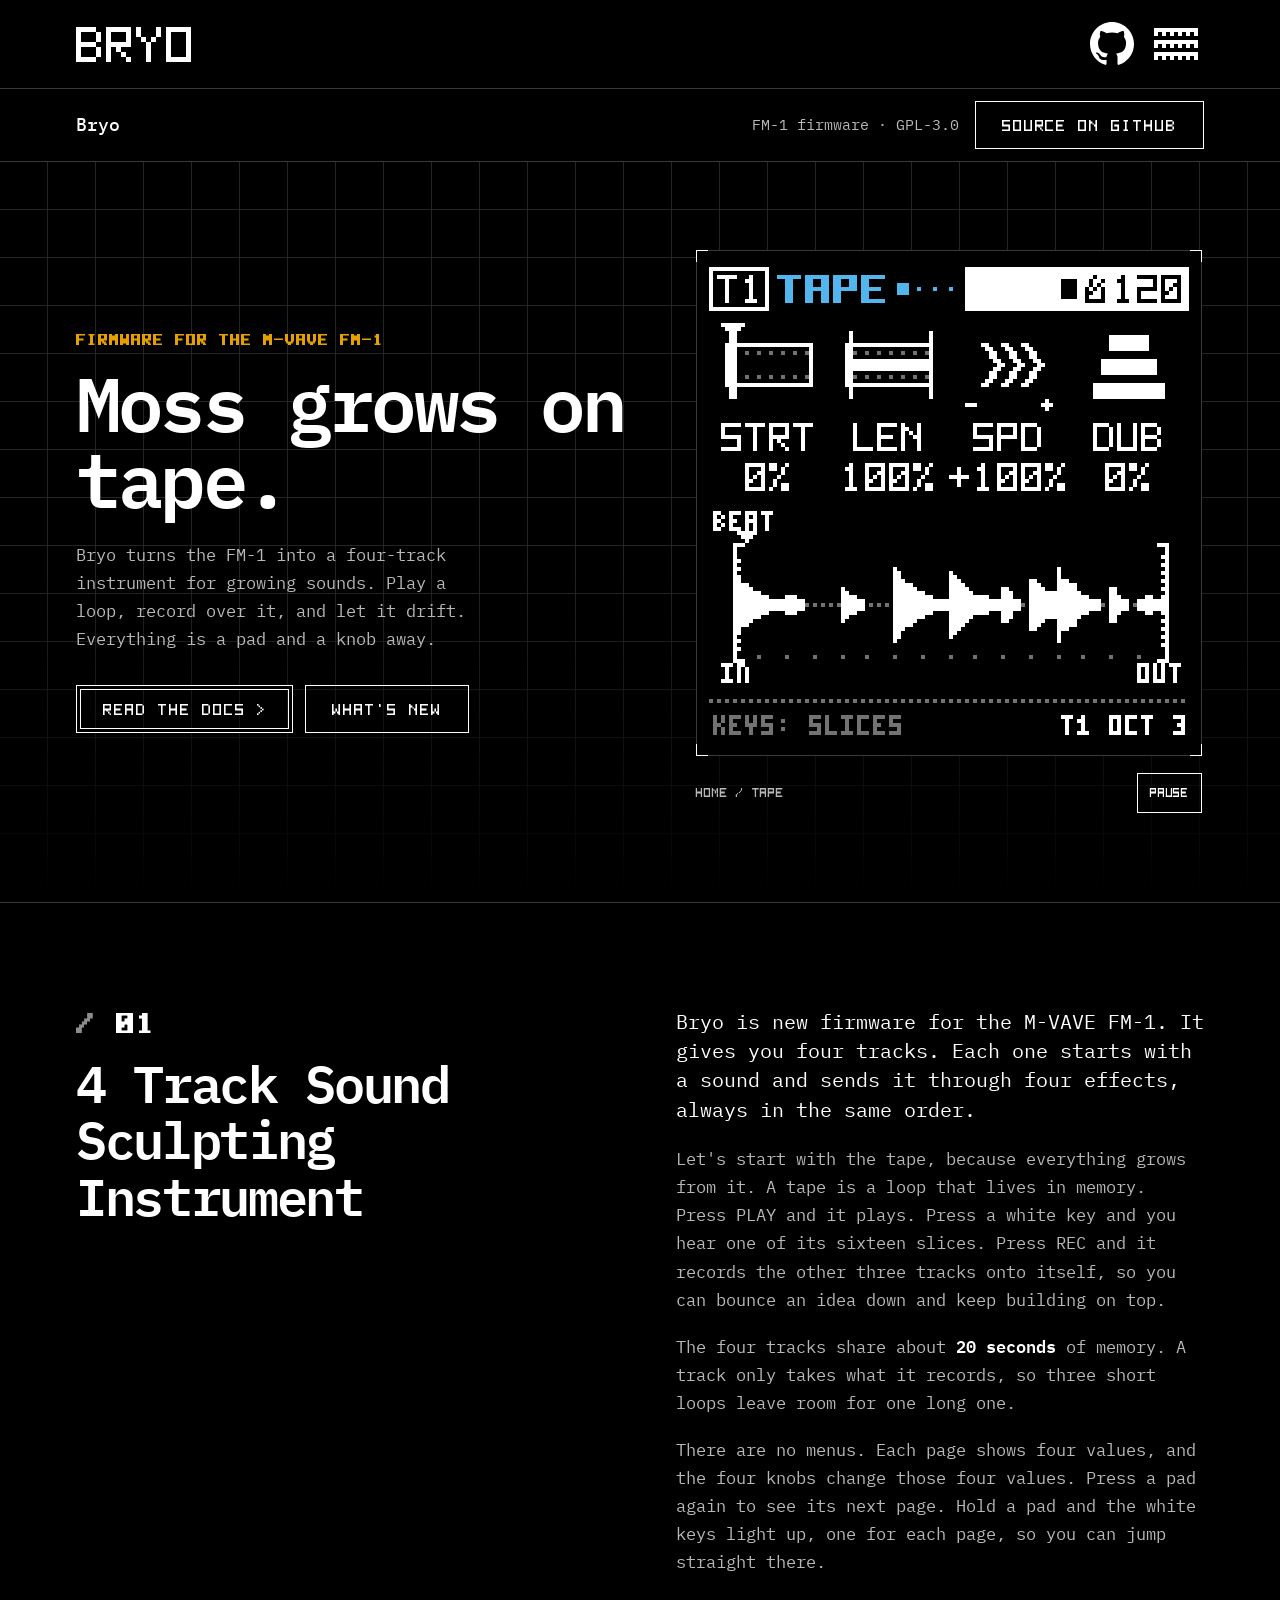
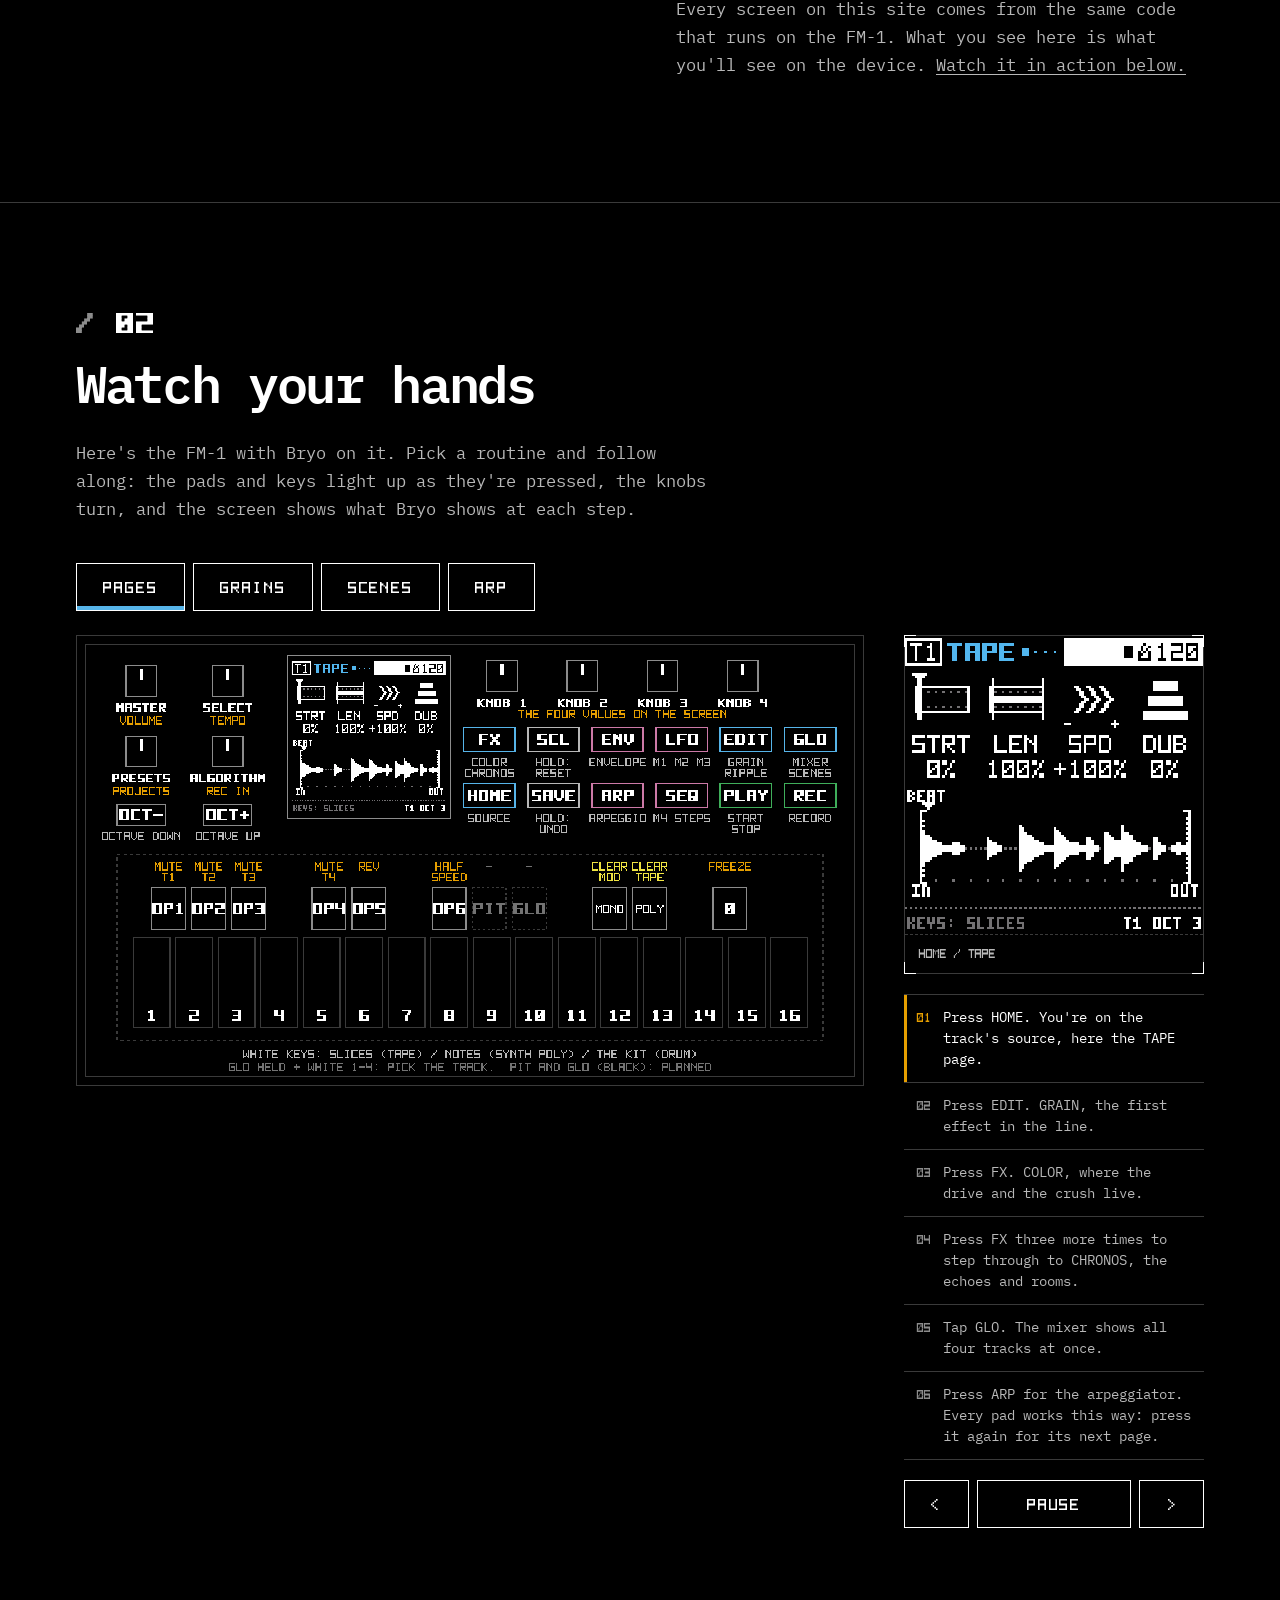
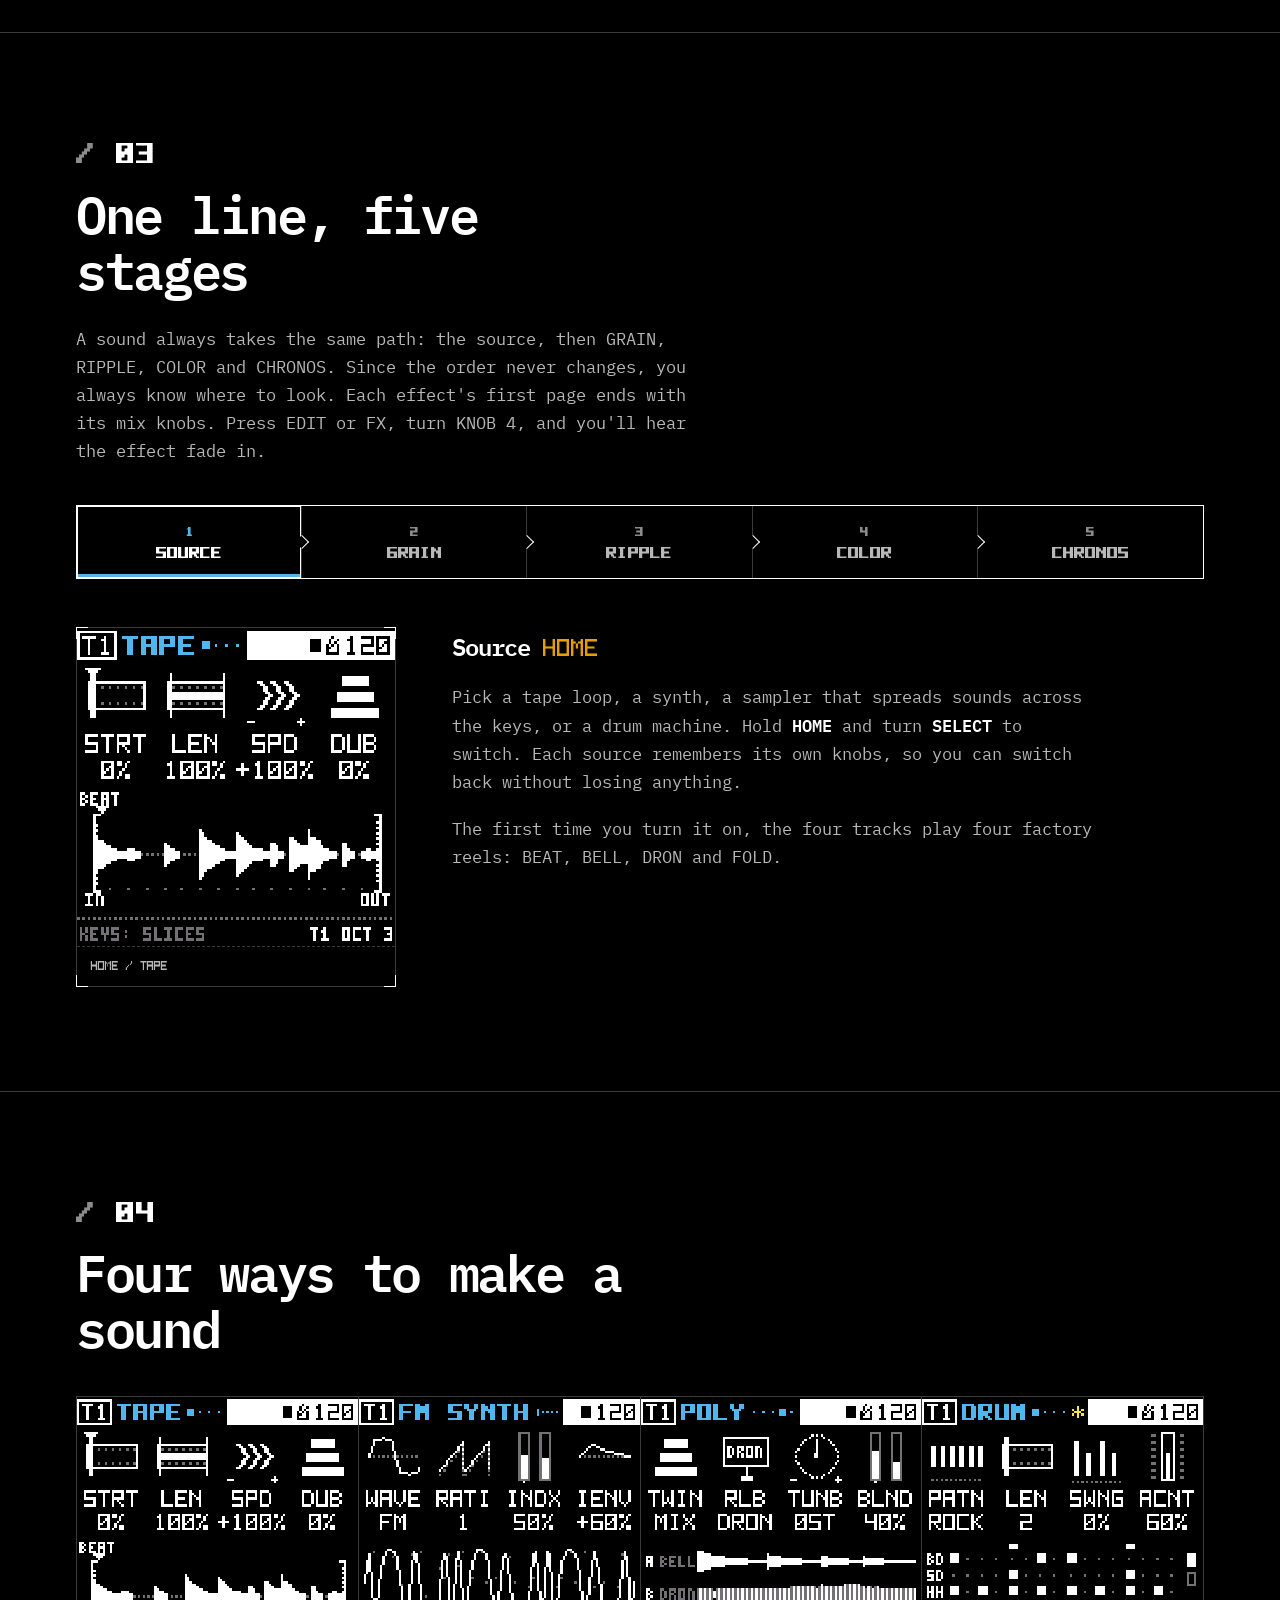
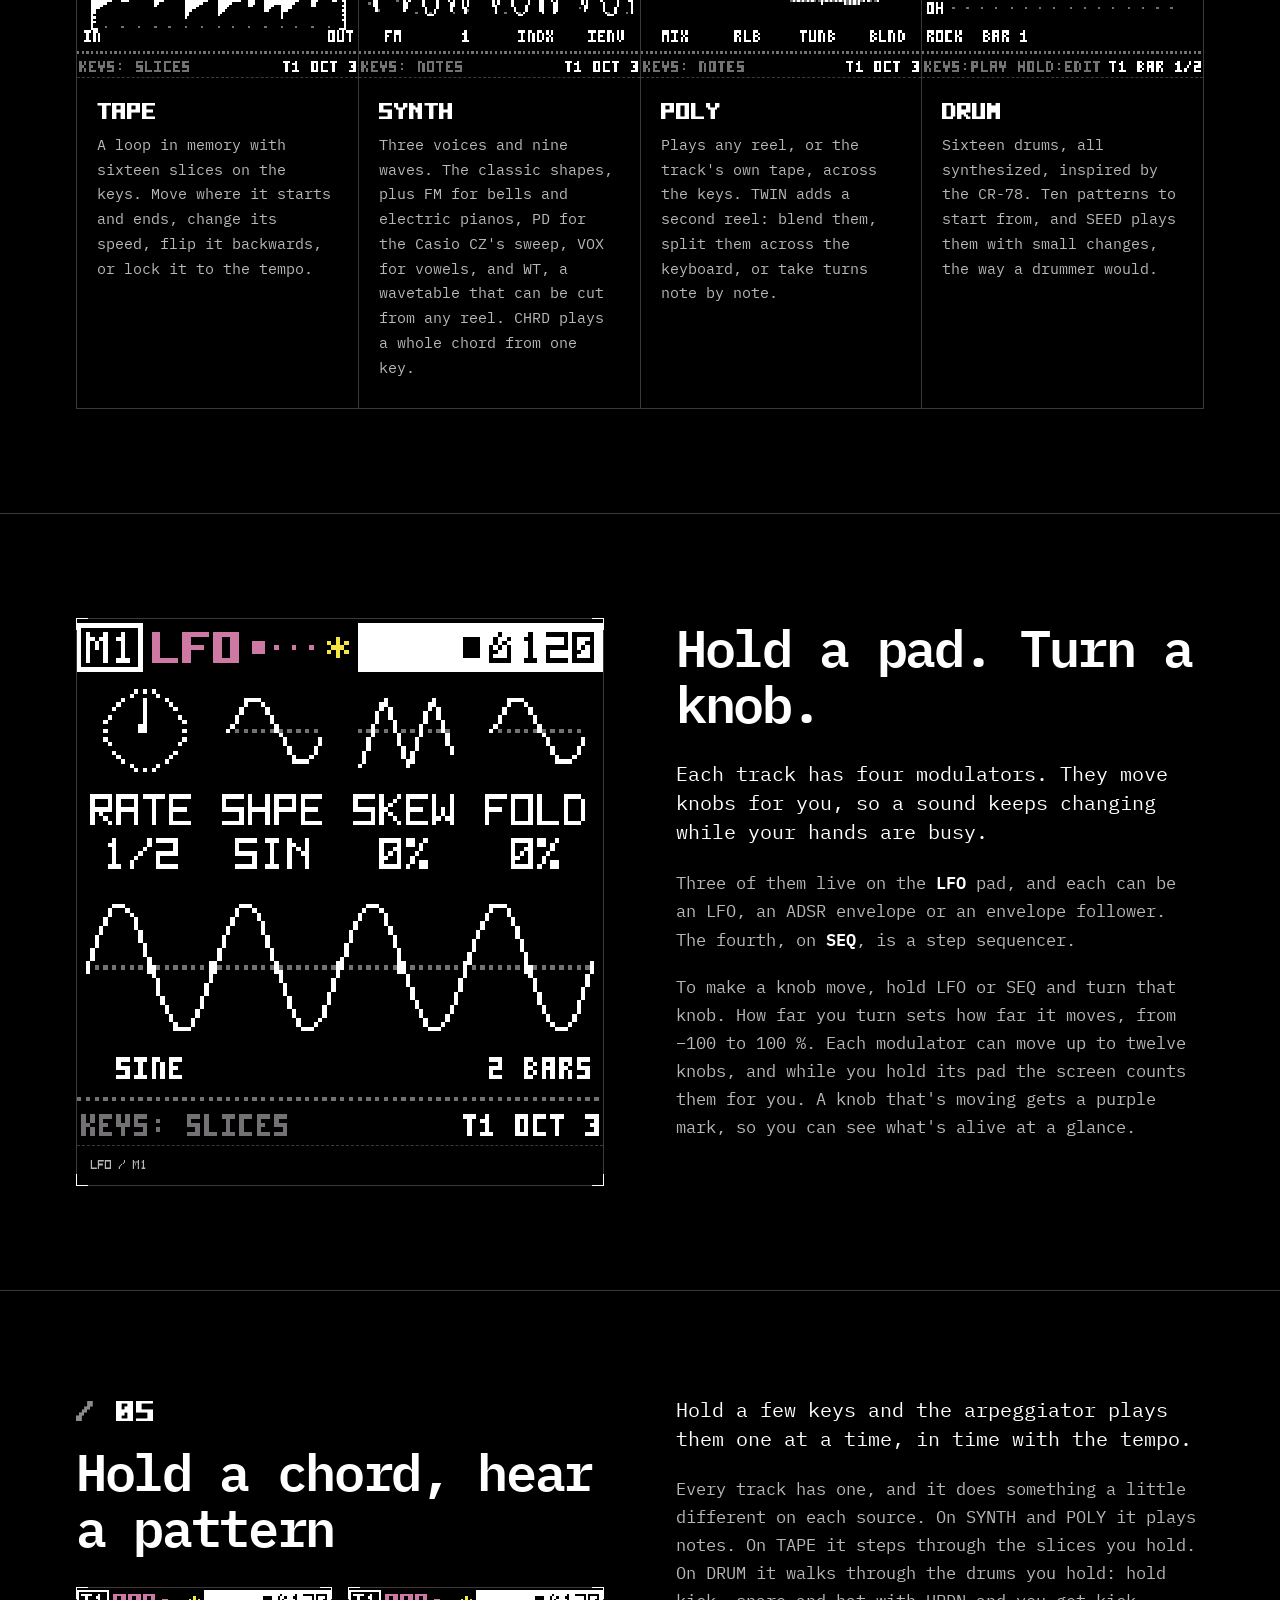
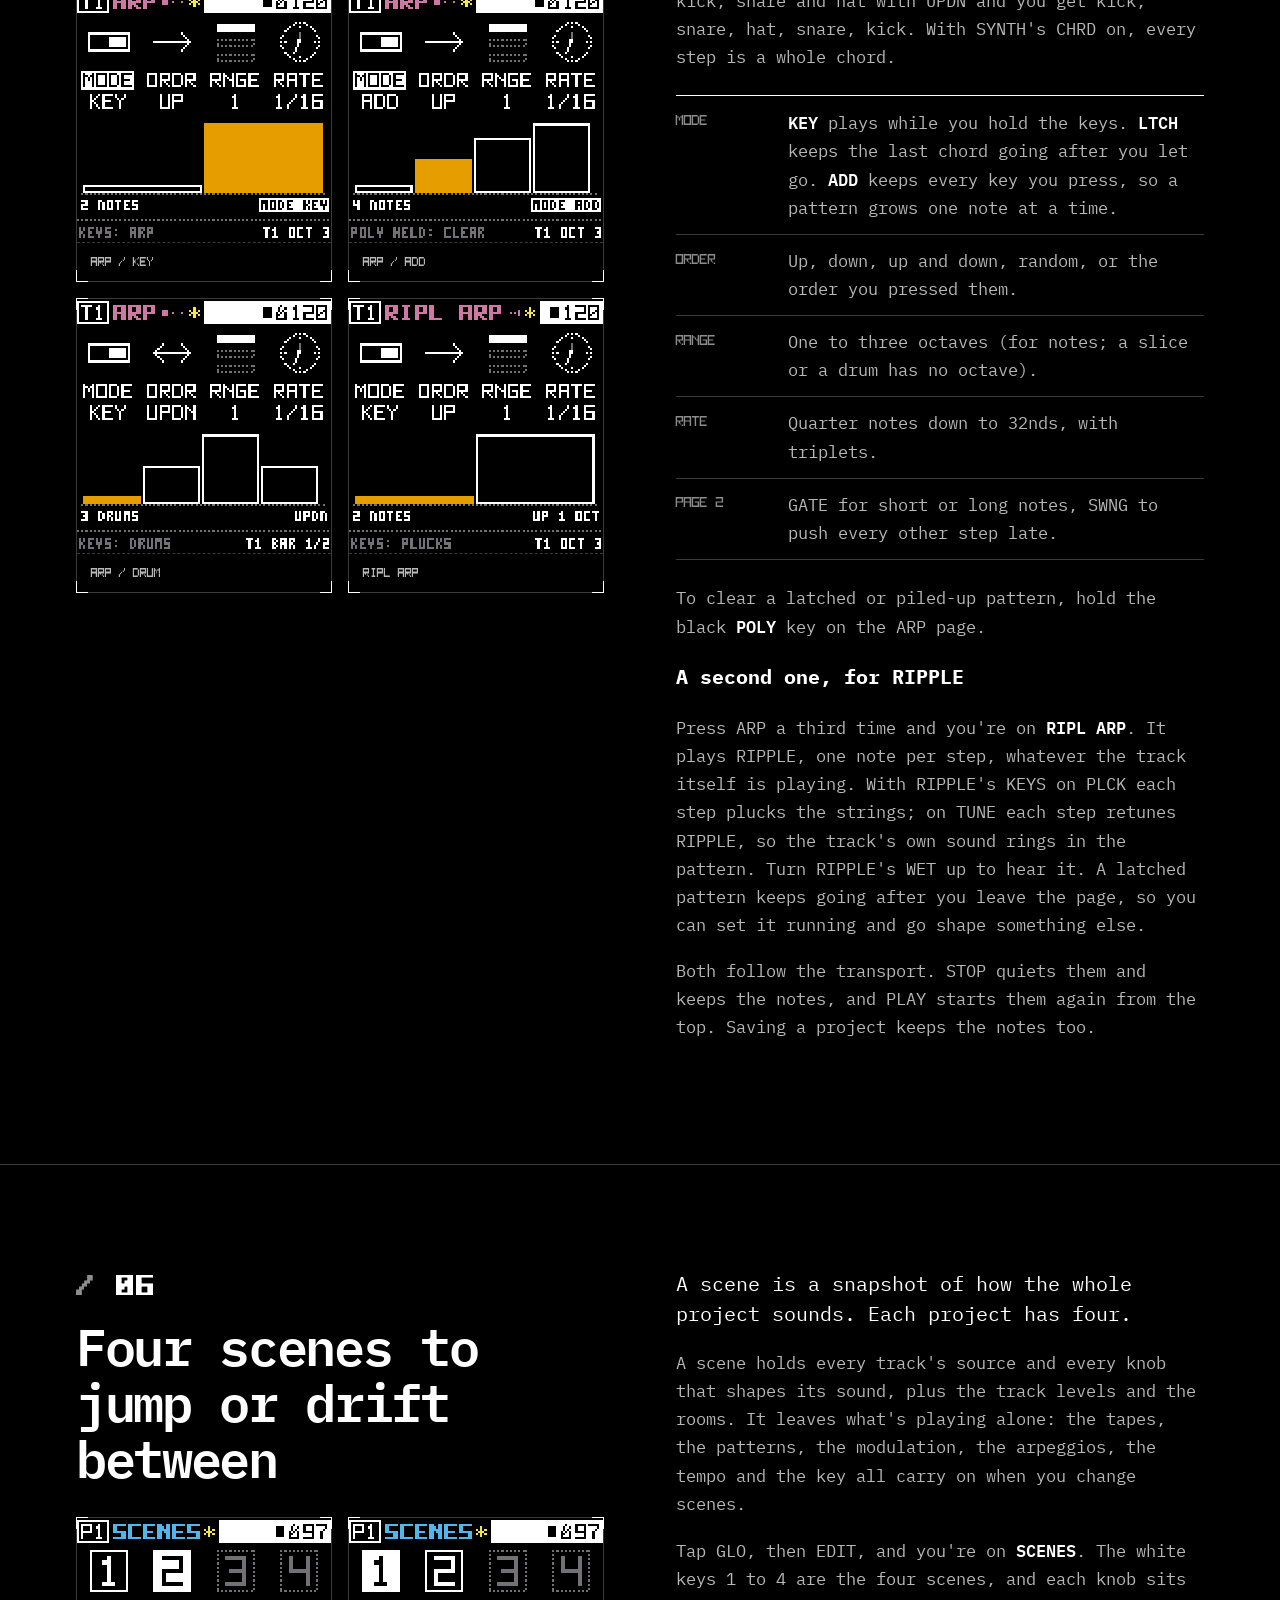
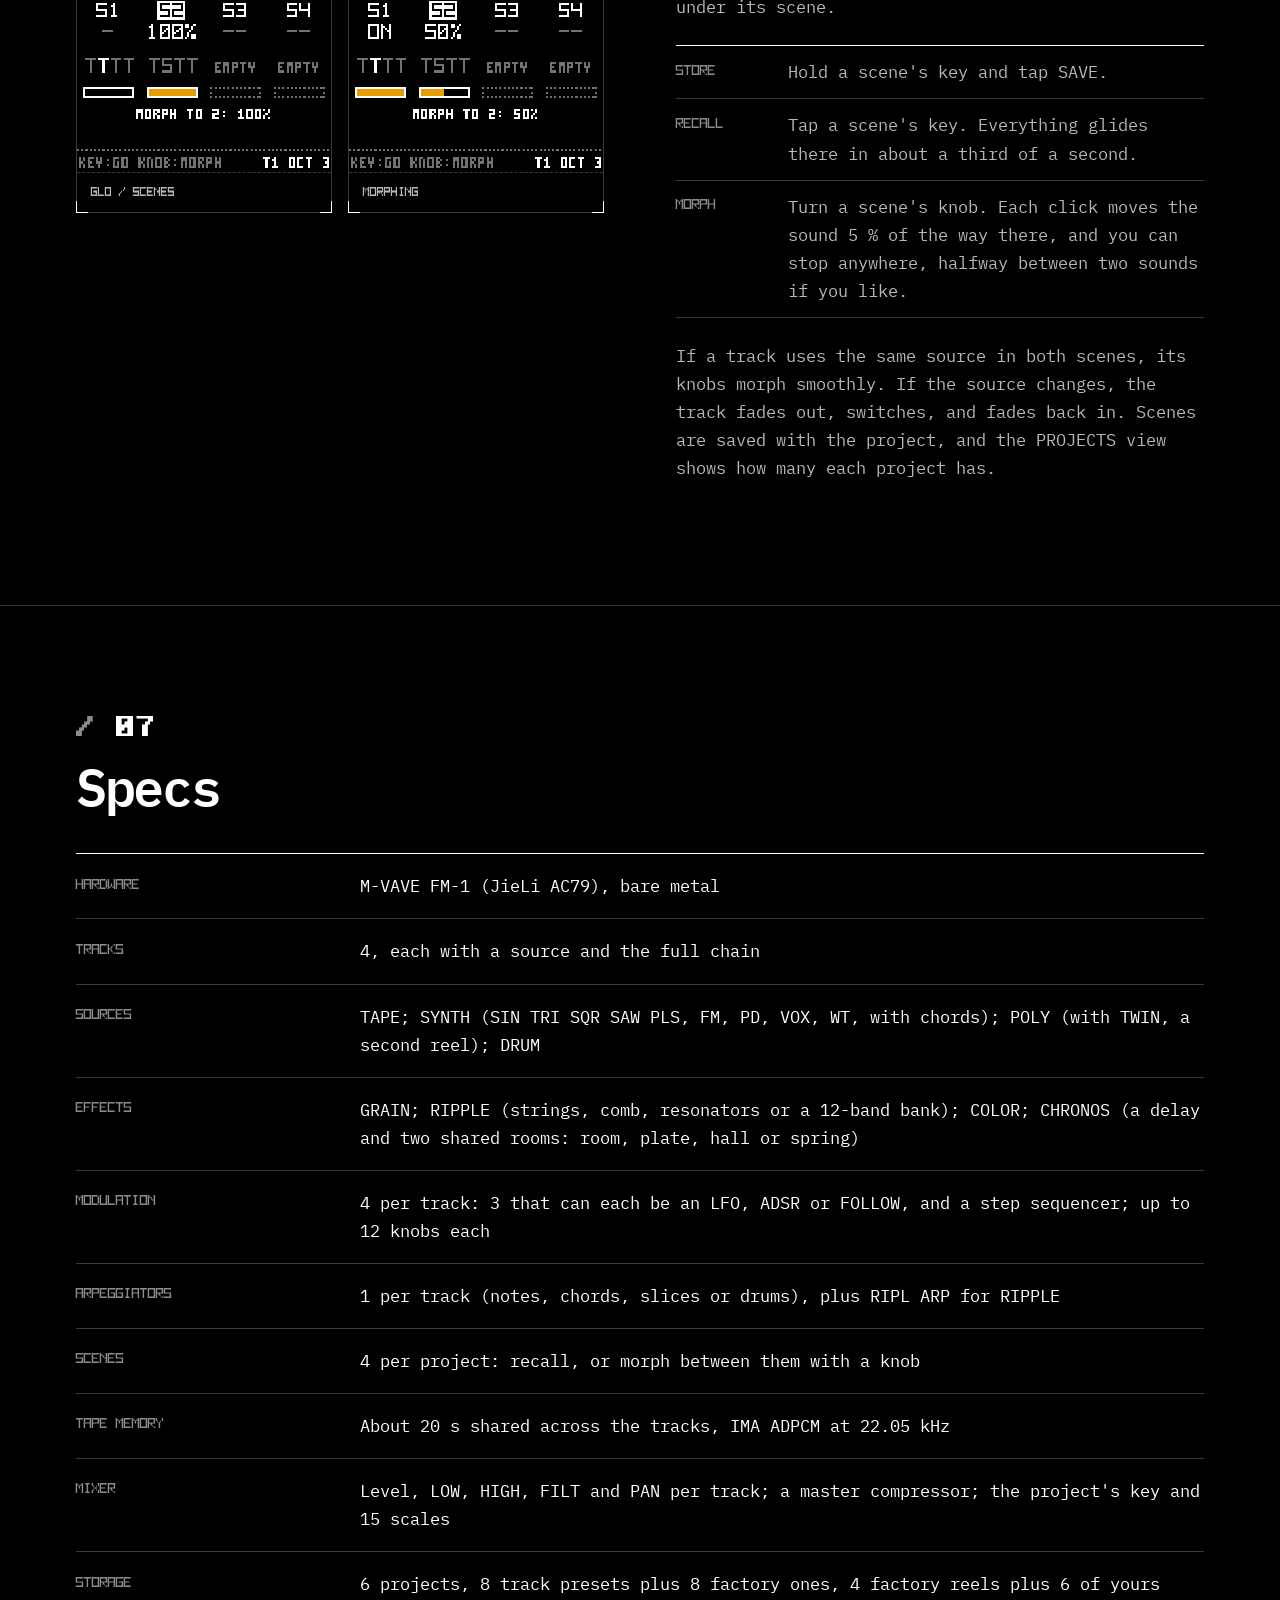
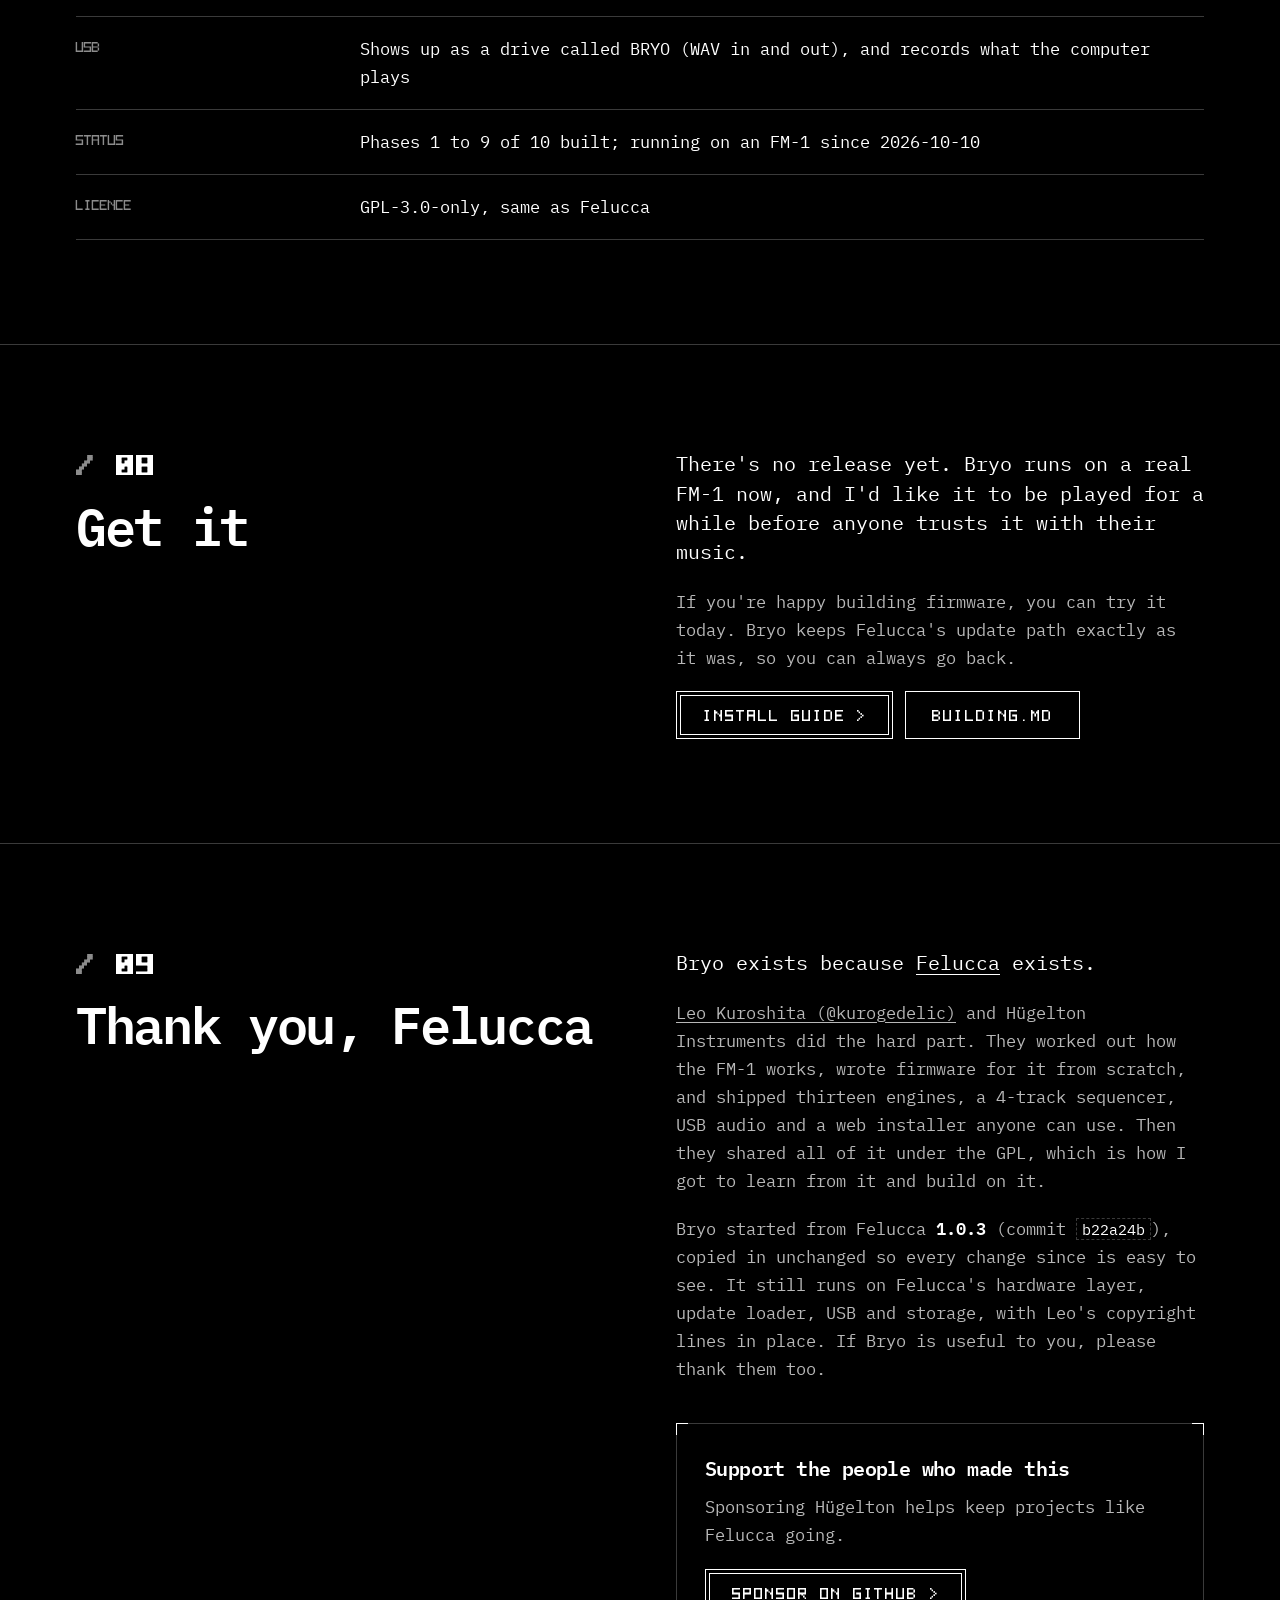
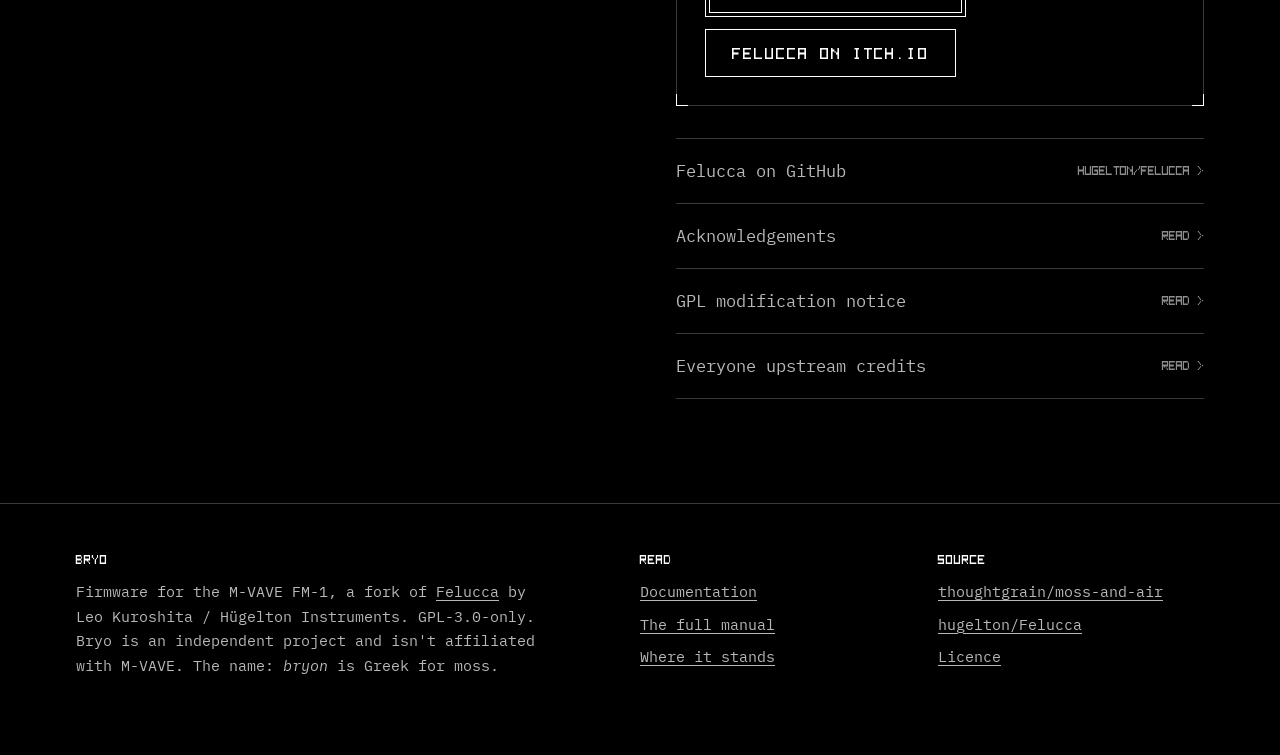
==== commit 7ba7102b: "Bryo: the homepage plays the FM-1 (Watch your hands) A new section 02 puts the FM-1's panel on the h" ====
--- a/site/index.html
+++ b/site/index.html
@@ -47,13 +47,14 @@
       <nav aria-label="Main">
         <ul class="menu__list">
           <li><a href="./#instrument"><span>01</span>Instrument</a></li>
-          <li><a href="./#chain"><span>02</span>The chain</a></li>
-          <li><a href="./#sources"><span>03</span>Sources</a></li>
-          <li><a href="./#arps"><span>04</span>Arpeggiators</a></li>
-          <li><a href="./#scenes"><span>05</span>Scenes</a></li>
-          <li><a href="./#specs"><span>06</span>Specs</a></li>
-          <li><a href="./#get"><span>07</span>Get it</a></li>
-          <li><a href="./#thanks"><span>08</span>Thanks, Felucca</a></li>
+          <li><a href="./#tour"><span>02</span>Watch your hands</a></li>
+          <li><a href="./#chain"><span>03</span>The chain</a></li>
+          <li><a href="./#sources"><span>04</span>Sources</a></li>
+          <li><a href="./#arps"><span>05</span>Arpeggiators</a></li>
+          <li><a href="./#scenes"><span>06</span>Scenes</a></li>
+          <li><a href="./#specs"><span>07</span>Specs</a></li>
+          <li><a href="./#get"><span>08</span>Get it</a></li>
+          <li><a href="./#thanks"><span>09</span>Thanks, Felucca</a></li>
           <li><a href="docs.html"><span>//</span>Documentation</a></li>
           <li><a href="https://github.com/thoughtgrain/moss-and-air"><span>&gt;&gt;</span>GitHub</a></li>
         </ul>
@@ -106,14 +107,54 @@
           <p>Let's start with the tape, because everything grows from it. A tape is a loop that lives in memory. Press PLAY and it plays. Press a white key and you hear one of its sixteen slices. Press REC and it records the other three tracks onto itself, so you can bounce an idea down and keep building on top.</p>
           <p>The four tracks share about <strong>20 seconds</strong> of memory. A track only takes what it records, so three short loops leave room for one long one.</p>
           <p>There are no menus. Each page shows four values, and the four knobs change those four values. Press a pad again to see its next page. Hold a pad and the white keys light up, one for each page, so you can jump straight there.</p>
-          <p>Every screen on this site comes from the same code that runs on the FM-1. What you see here is what you'll see on the device.</p>
+          <p>Every screen on this site comes from the same code that runs on the FM-1. What you see here is what you'll see on the device. <a href="#tour">Watch it in action below.</a></p>
+        </div>
+      </div>
+    </section>
+
+    <section class="section" id="tour" aria-labelledby="tour-title">
+      <div class="wrap">
+        <span class="section__num px"><span class="slash" aria-hidden="true">/</span> 02</span>
+        <h2 class="section__title" id="tour-title">Watch your hands</h2>
+        <div class="prose">
+          <p>Here's the FM-1 with Bryo on it. Pick a routine and follow along: the pads and keys light up as they're pressed, the knobs turn, and the screen shows what Bryo shows at each step.</p>
+        </div>
+
+        <div class="tour" data-tour>
+          <div class="tour__routines" role="group" aria-label="Routines">
+            <button class="btn tour__routine" type="button" data-routine="pages" aria-pressed="true">Pages</button>
+            <button class="btn tour__routine" type="button" data-routine="grain" aria-pressed="false">Grains</button>
+            <button class="btn tour__routine" type="button" data-routine="scenes" aria-pressed="false">Scenes</button>
+            <button class="btn tour__routine" type="button" data-routine="arp" aria-pressed="false">Arp</button>
+          </div>
+
+          <div class="tour__stage">
+            <div class="tour__panel" data-tour-panel>
+              <img src="img/panel.svg" width="960" height="540" alt="The FM-1's panel, labelled for Bryo.">
+            </div>
+            <div class="tour__side">
+              <figure class="screen tour__screen">
+                <img class="pixelated" src="img/tape.png" width="480" height="480" alt="The TAPE page" data-tour-screen>
+                <figcaption class="px" data-tour-label>Home / Tape</figcaption>
+              </figure>
+              <ol class="tour__steps" data-tour-steps>
+                <li aria-current="step"><button type="button">Press HOME. You're on the track's source, here the TAPE page.</button></li>
+              </ol>
+              <div class="tour__controls">
+                <button class="btn" type="button" data-tour-prev aria-label="Previous step">&lt;</button>
+                <button class="btn" type="button" data-tour-play aria-pressed="false">Pause</button>
+                <button class="btn" type="button" data-tour-next aria-label="Next step">&gt;</button>
+              </div>
+              <p class="visually-hidden" aria-live="polite" data-tour-live></p>
+            </div>
+          </div>
         </div>
       </div>
     </section>
 
     <section class="section" id="chain" aria-labelledby="chain-title">
       <div class="wrap">
-        <span class="section__num px"><span class="slash" aria-hidden="true">/</span> 02</span>
+        <span class="section__num px"><span class="slash" aria-hidden="true">/</span> 03</span>
         <h2 class="section__title" id="chain-title">One line, five stages</h2>
         <div class="prose">
           <p>A sound always takes the same path: the source, then GRAIN, RIPPLE, COLOR and CHRONOS. Since the order never changes, you always know where to look. Each effect's first page ends with its mix knobs. Press EDIT or FX, turn KNOB&nbsp;4, and you'll hear the effect fade in.</p>
@@ -192,7 +233,7 @@
 
     <section class="section" id="sources" aria-labelledby="sources-title">
       <div class="wrap">
-        <span class="section__num px"><span class="slash" aria-hidden="true">/</span> 03</span>
+        <span class="section__num px"><span class="slash" aria-hidden="true">/</span> 04</span>
         <h2 class="section__title" id="sources-title">Four ways to make a sound</h2>
         <div class="cards">
           <article class="card">
@@ -245,7 +286,7 @@
     <section class="section" id="arps" aria-labelledby="arps-title">
       <div class="wrap split">
         <div>
-          <span class="section__num px"><span class="slash" aria-hidden="true">/</span> 04</span>
+          <span class="section__num px"><span class="slash" aria-hidden="true">/</span> 05</span>
           <h2 class="section__title" id="arps-title">Hold a chord, hear a pattern</h2>
           <div class="figure-row figure-row--2">
             <figure class="screen"><img class="pixelated" src="img/arp.png" width="480" height="480" alt="ARP page: two notes held, the one playing filled" loading="lazy"><figcaption class="px">ARP / KEY</figcaption></figure>
@@ -275,7 +316,7 @@
     <section class="section" id="scenes" aria-labelledby="scenes-title">
       <div class="wrap split">
         <div>
-          <span class="section__num px"><span class="slash" aria-hidden="true">/</span> 05</span>
+          <span class="section__num px"><span class="slash" aria-hidden="true">/</span> 06</span>
           <h2 class="section__title" id="scenes-title">Four scenes to jump or drift between</h2>
           <div class="figure-row figure-row--2">
             <figure class="screen"><img class="pixelated" src="img/mixer_scenes.png" width="480" height="480" alt="SCENES: scenes 1 and 2 stored, 2 the current one" loading="lazy"><figcaption class="px">Glo / Scenes</figcaption></figure>
@@ -298,7 +339,7 @@
 
     <section class="section" id="specs" aria-labelledby="specs-title">
       <div class="wrap">
-        <span class="section__num px"><span class="slash" aria-hidden="true">/</span> 06</span>
+        <span class="section__num px"><span class="slash" aria-hidden="true">/</span> 07</span>
         <h2 class="section__title" id="specs-title">Specs</h2>
         <dl class="specs">
           <div><dt class="px">Hardware</dt><dd>M-VAVE FM-1 (JieLi AC79), bare metal</dd></div>
@@ -321,7 +362,7 @@
     <section class="section" id="get" aria-labelledby="get-title">
       <div class="wrap split">
         <div>
-          <span class="section__num px"><span class="slash" aria-hidden="true">/</span> 07</span>
+          <span class="section__num px"><span class="slash" aria-hidden="true">/</span> 08</span>
           <h2 class="section__title" id="get-title">Get it</h2>
         </div>
         <div class="prose">
@@ -338,7 +379,7 @@
     <section class="section thanks" id="thanks" aria-labelledby="thanks-title">
       <div class="wrap split">
         <div>
-          <span class="section__num px"><span class="slash" aria-hidden="true">/</span> 08</span>
+          <span class="section__num px"><span class="slash" aria-hidden="true">/</span> 09</span>
           <h2 class="section__title" id="thanks-title">Thank you, Felucca</h2>
         </div>
         <div class="prose">
--- a/site/css/style.css
+++ b/site/css/style.css
@@ -253,7 +253,7 @@
   letter-spacing: 0.06em;
   text-transform: uppercase;
   text-decoration: none;
-  line-height: 1.1;
+  line-height: 1; /* no leading: the browser can't split it unevenly, so the label sits dead centre */
   cursor: pointer;
   transition: background-color 120ms linear, color 120ms linear;
 }
@@ -949,3 +949,131 @@
     scrollbar-width: thin;
   }
 }
+
+/* Phones: a screen picture on its own would fill the whole view, so it sits at 65 % of the column, centred,
+ * with the page around it. Pairs (.figure-row--2) are already two to a row, and the panel drawing keeps the
+ * full width because its lettering would get too small to read. */
+@media (max-width: 719px) {
+  .device { width: 65%; }
+  .device__controls { flex-wrap: wrap; }
+  .chain__panel > .screen,
+  .split > .screen,
+  .card > img {
+    width: 65%;
+    margin-inline: auto;
+  }
+  .card > img { margin-top: 16px; }
+  .figure-row:not(.figure-row--2) {
+    grid-template-columns: minmax(0, 65%);
+    justify-content: center;
+  }
+}
+
+/* ---------- the walkthrough: the panel, its screen and the steps ---------- */
+
+.tour { margin-top: 40px; }
+
+.tour__routines {
+  display: flex;
+  flex-wrap: wrap;
+  gap: 8px;
+  margin-bottom: 24px;
+}
+/* the routine playing: an inner frame and a blue bar, as the chain's selected tab */
+.tour__routine[aria-pressed="true"] {
+  border-color: var(--line-strong);
+  box-shadow: inset 0 -4px 0 var(--blue);
+}
+
+.tour__stage {
+  display: grid;
+  gap: 24px;
+}
+@media (min-width: 1000px) {
+  .tour__stage { grid-template-columns: minmax(0, 1fr) 300px; align-items: start; gap: 40px; }
+}
+
+.tour__panel {
+  position: relative;
+  padding: 8px;
+  border: 1px solid var(--line);
+}
+.tour__panel svg,
+.tour__panel img { display: block; width: 100%; height: auto; }
+
+/* inside the drawn panel (it's inline, so these reach its groups) */
+.tour__panel .hit { transition: stroke 120ms linear, fill 120ms linear; }
+.tour__panel .ptr {
+  transform-box: view-box;
+  transition: transform 900ms cubic-bezier(0.3, 0.7, 0.3, 1), fill 120ms linear;
+}
+.tour__panel .no-anim .ptr,
+.tour__panel.no-anim .ptr { transition: none; }
+/* pressed: a flash of orange, the screen's colour for something happening now */
+.tour__panel .ctl.is-press .hit { stroke: var(--orange); stroke-width: 4; }
+/* held: stays lit, with a faint fill so it reads differently from a press */
+.tour__panel .ctl.is-hold .hit { stroke: var(--orange); stroke-width: 4; fill: rgba(230, 159, 0, 0.2); }
+/* turned: the knob's outline and pointer in orange while it moves */
+.tour__panel .ctl.is-turn .hit { stroke: var(--orange); stroke-width: 3; }
+.tour__panel .ctl.is-turn .ptr { fill: var(--orange); }
+
+.tour__side { display: grid; gap: 20px; align-content: start; }
+
+.tour__screen { width: 100%; }
+
+.tour__steps {
+  list-style: none;
+  margin: 0;
+  padding: 0;
+  counter-reset: tour;
+  border-top: 1px solid var(--line);
+}
+.tour__steps li {
+  counter-increment: tour;
+  border-bottom: 1px solid var(--line);
+}
+.tour__steps button {
+  display: grid;
+  grid-template-columns: 2.25em 1fr;
+  gap: 4px;
+  width: 100%;
+  padding: 12px 12px 12px 0;
+  border: 0;
+  border-left: 3px solid transparent;
+  background: none;
+  color: var(--ink-soft);
+  font: inherit;
+  font-size: 0.875rem;
+  line-height: 1.5;
+  text-align: left;
+  cursor: pointer;
+}
+.tour__steps button::before {
+  content: counter(tour, decimal-leading-zero);
+  padding-left: 10px;
+  font-family: var(--font-pixel);
+  font-size: 0.75rem;
+  line-height: 1.9;
+  color: var(--ink-faint);
+}
+.tour__steps button:hover { color: var(--ink); }
+.tour__steps li[aria-current="step"] button {
+  color: var(--ink);
+  border-left-color: var(--orange);
+}
+.tour__steps li[aria-current="step"] button::before { color: var(--orange); }
+.tour__steps button:focus-visible { outline-offset: -3px; }
+
+.tour__controls { display: flex; gap: 8px; }
+.tour__controls .btn { min-width: 48px; }
+.tour__controls [data-tour-play] { flex: 1; }
+
+@media (max-width: 719px) {
+  .tour__screen { width: 65%; margin-inline: auto; }
+  .tour__panel { padding: 4px; }
+}
+@media (max-width: 479px) {
+  /* the four routines as one even row, so none sits alone on a second line */
+  .tour__routines { display: grid; grid-template-columns: repeat(4, minmax(0, 1fr)); gap: 6px; }
+  .tour__routine { padding: 10px 4px; font-size: 0.75rem; }
+}
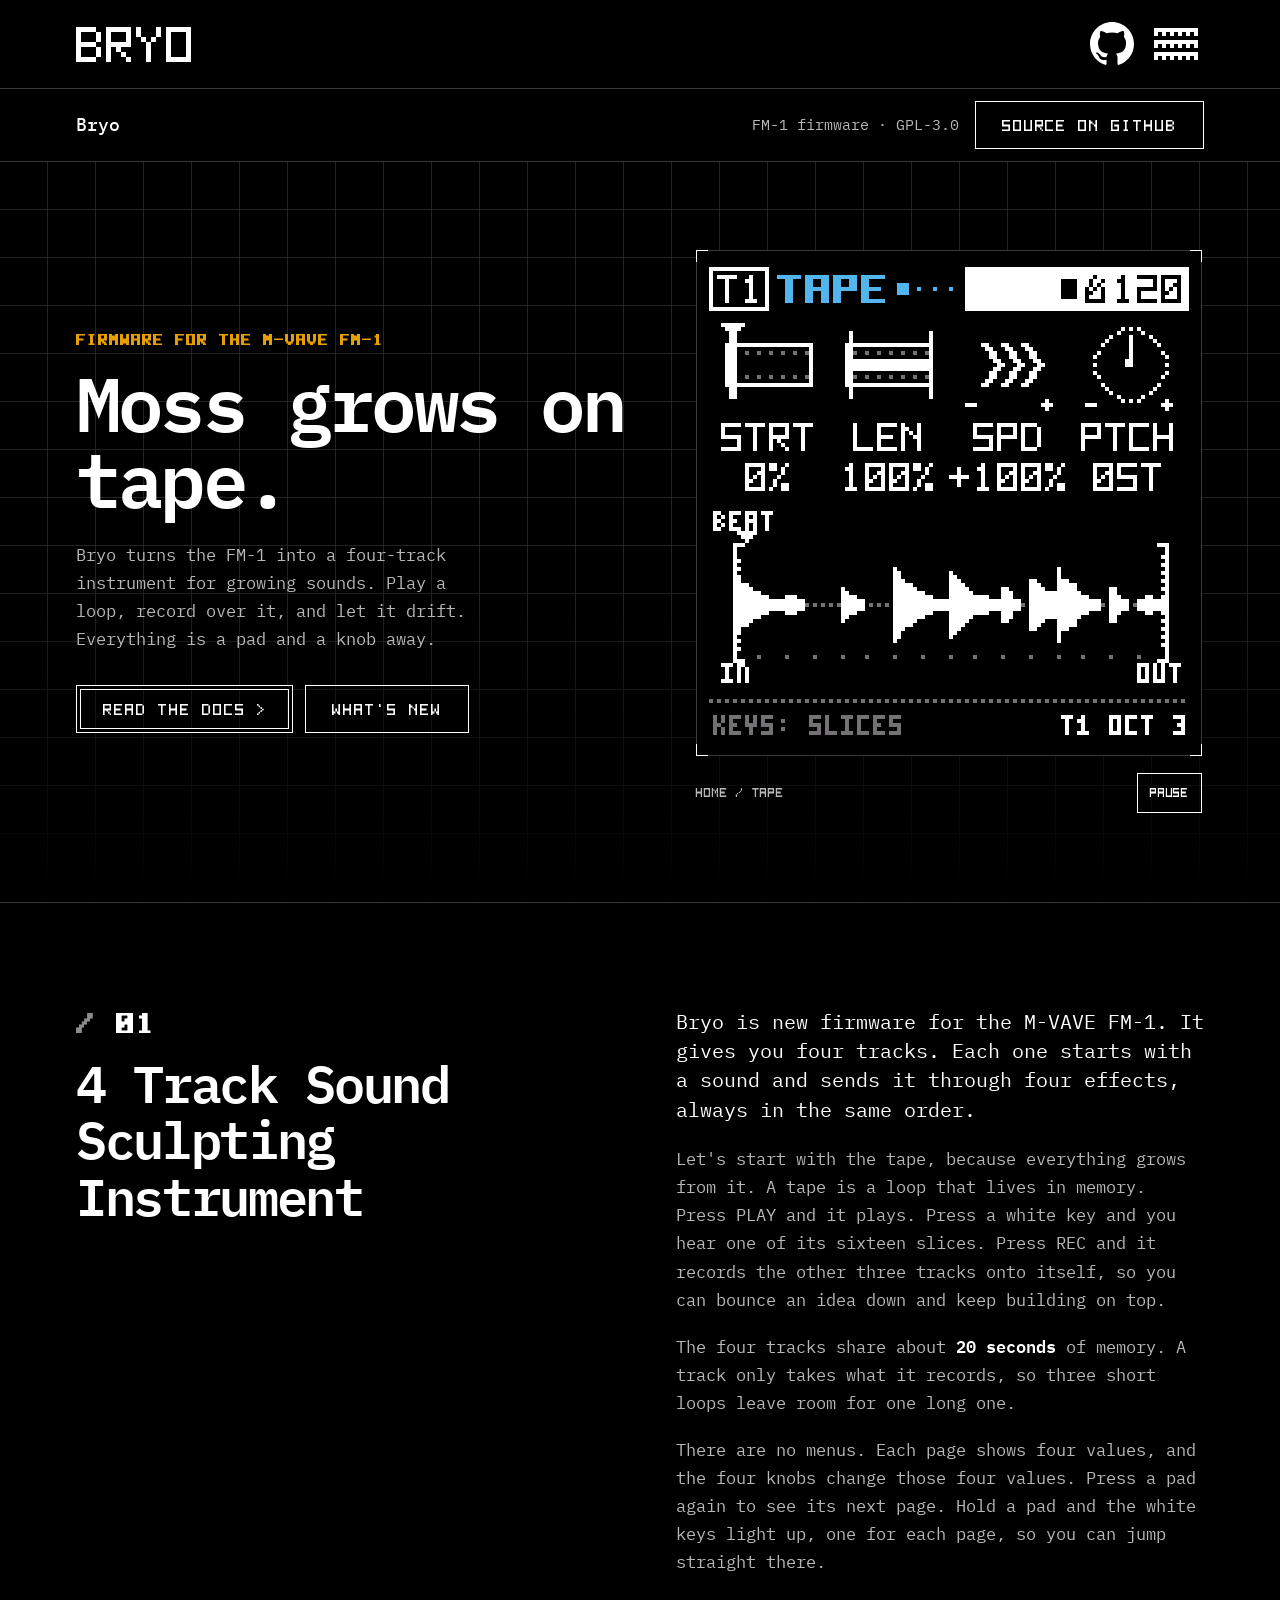
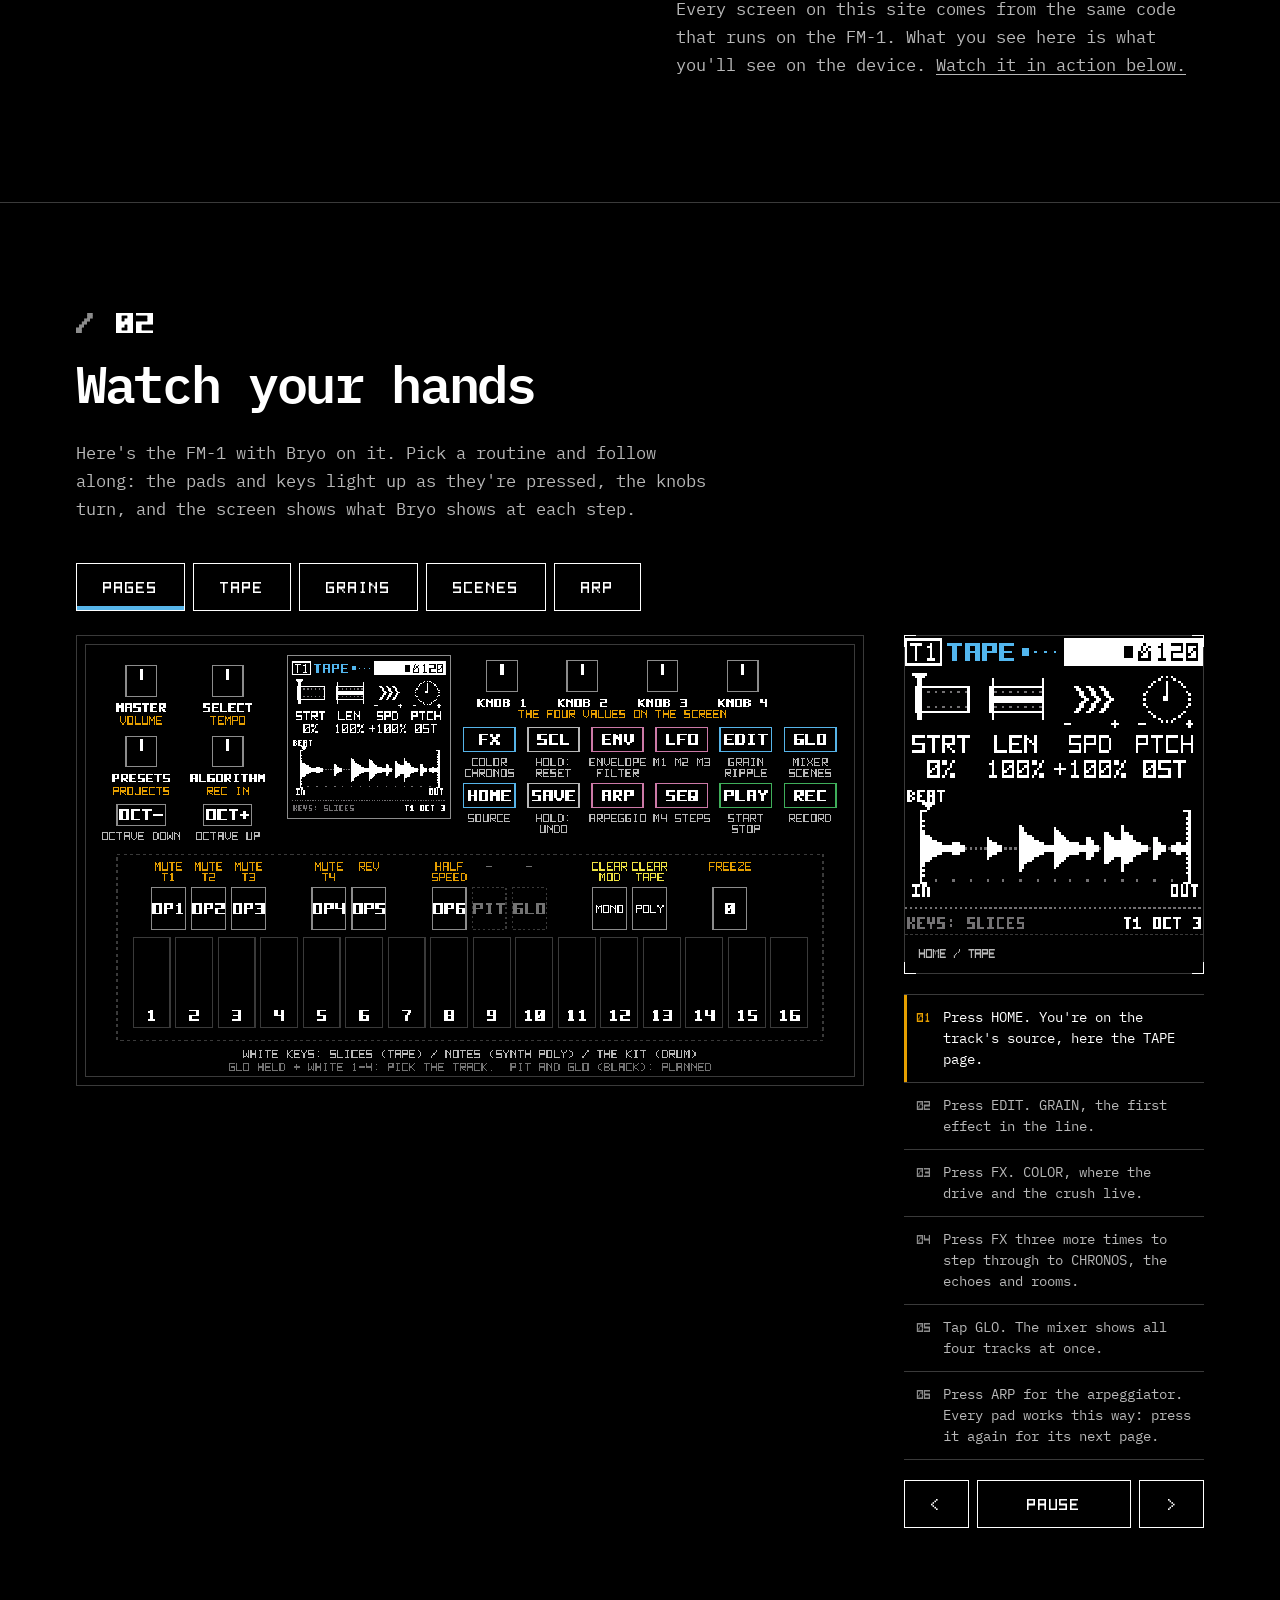
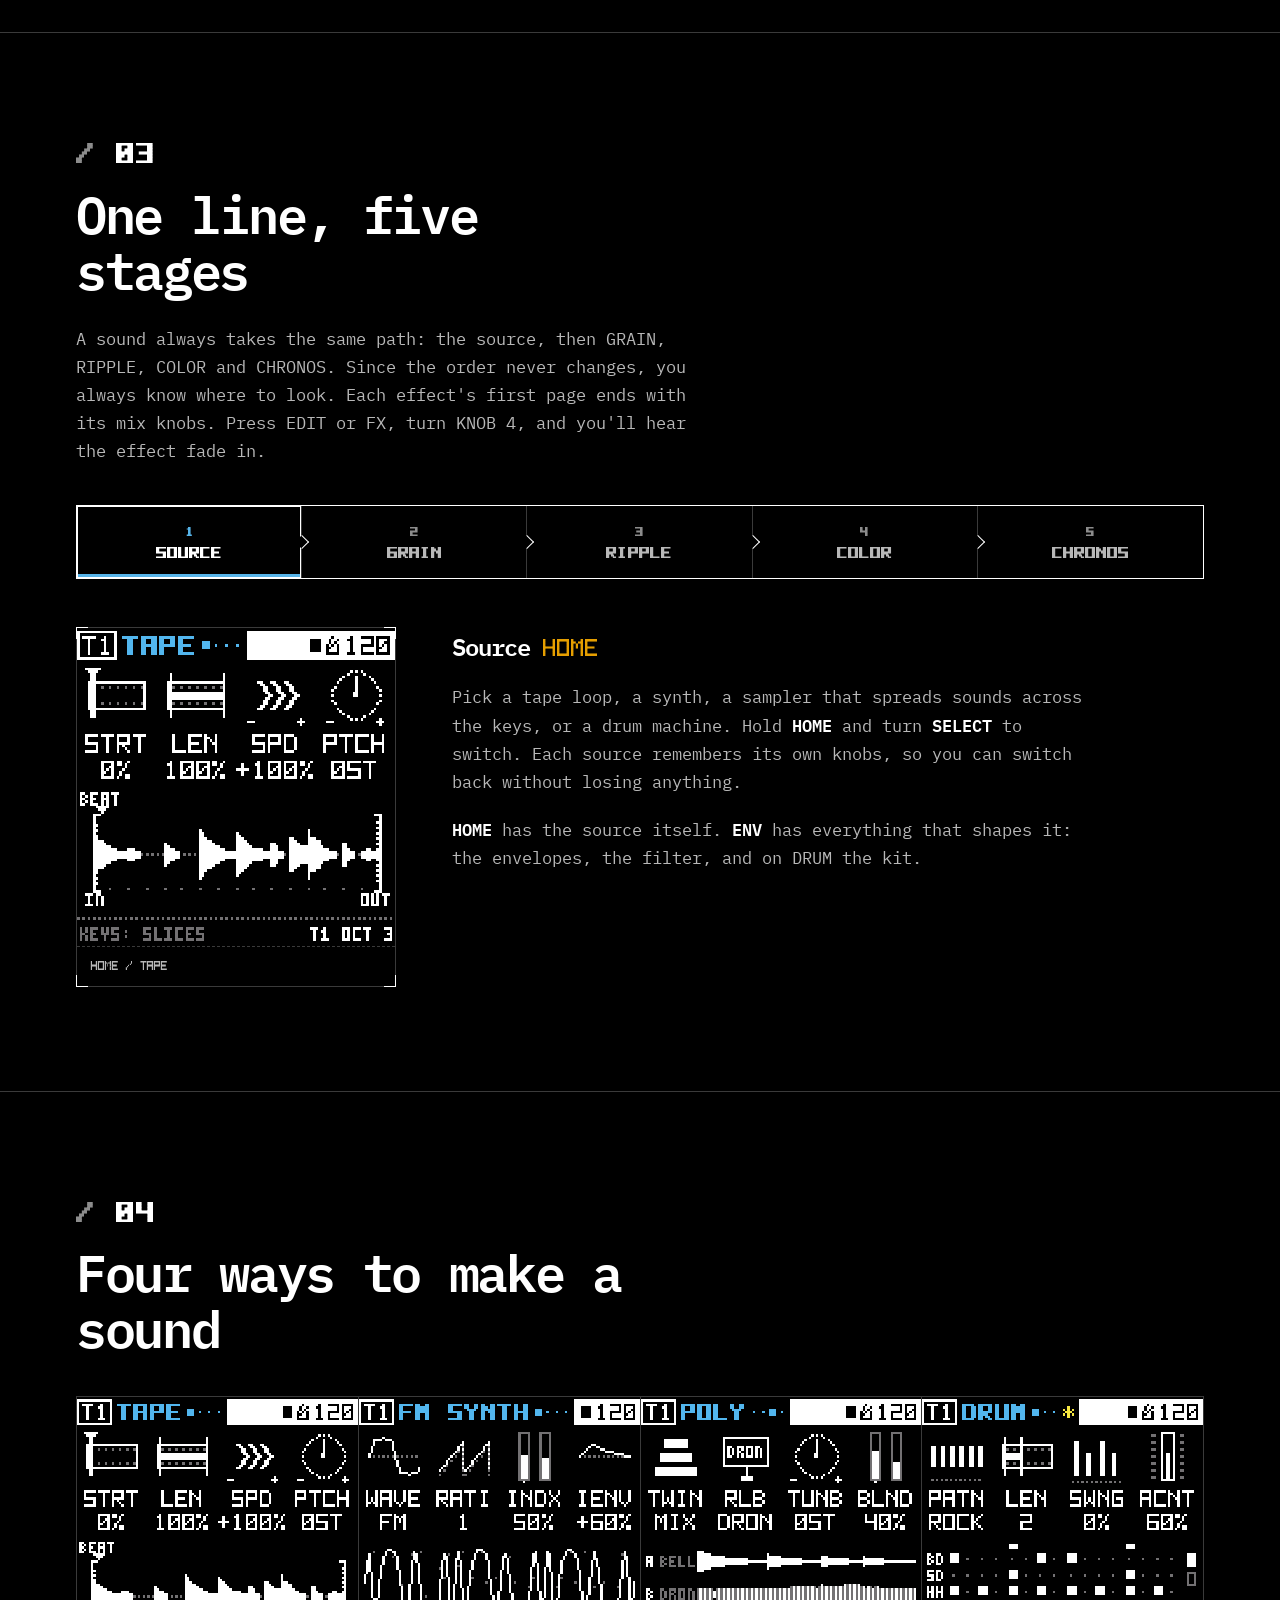
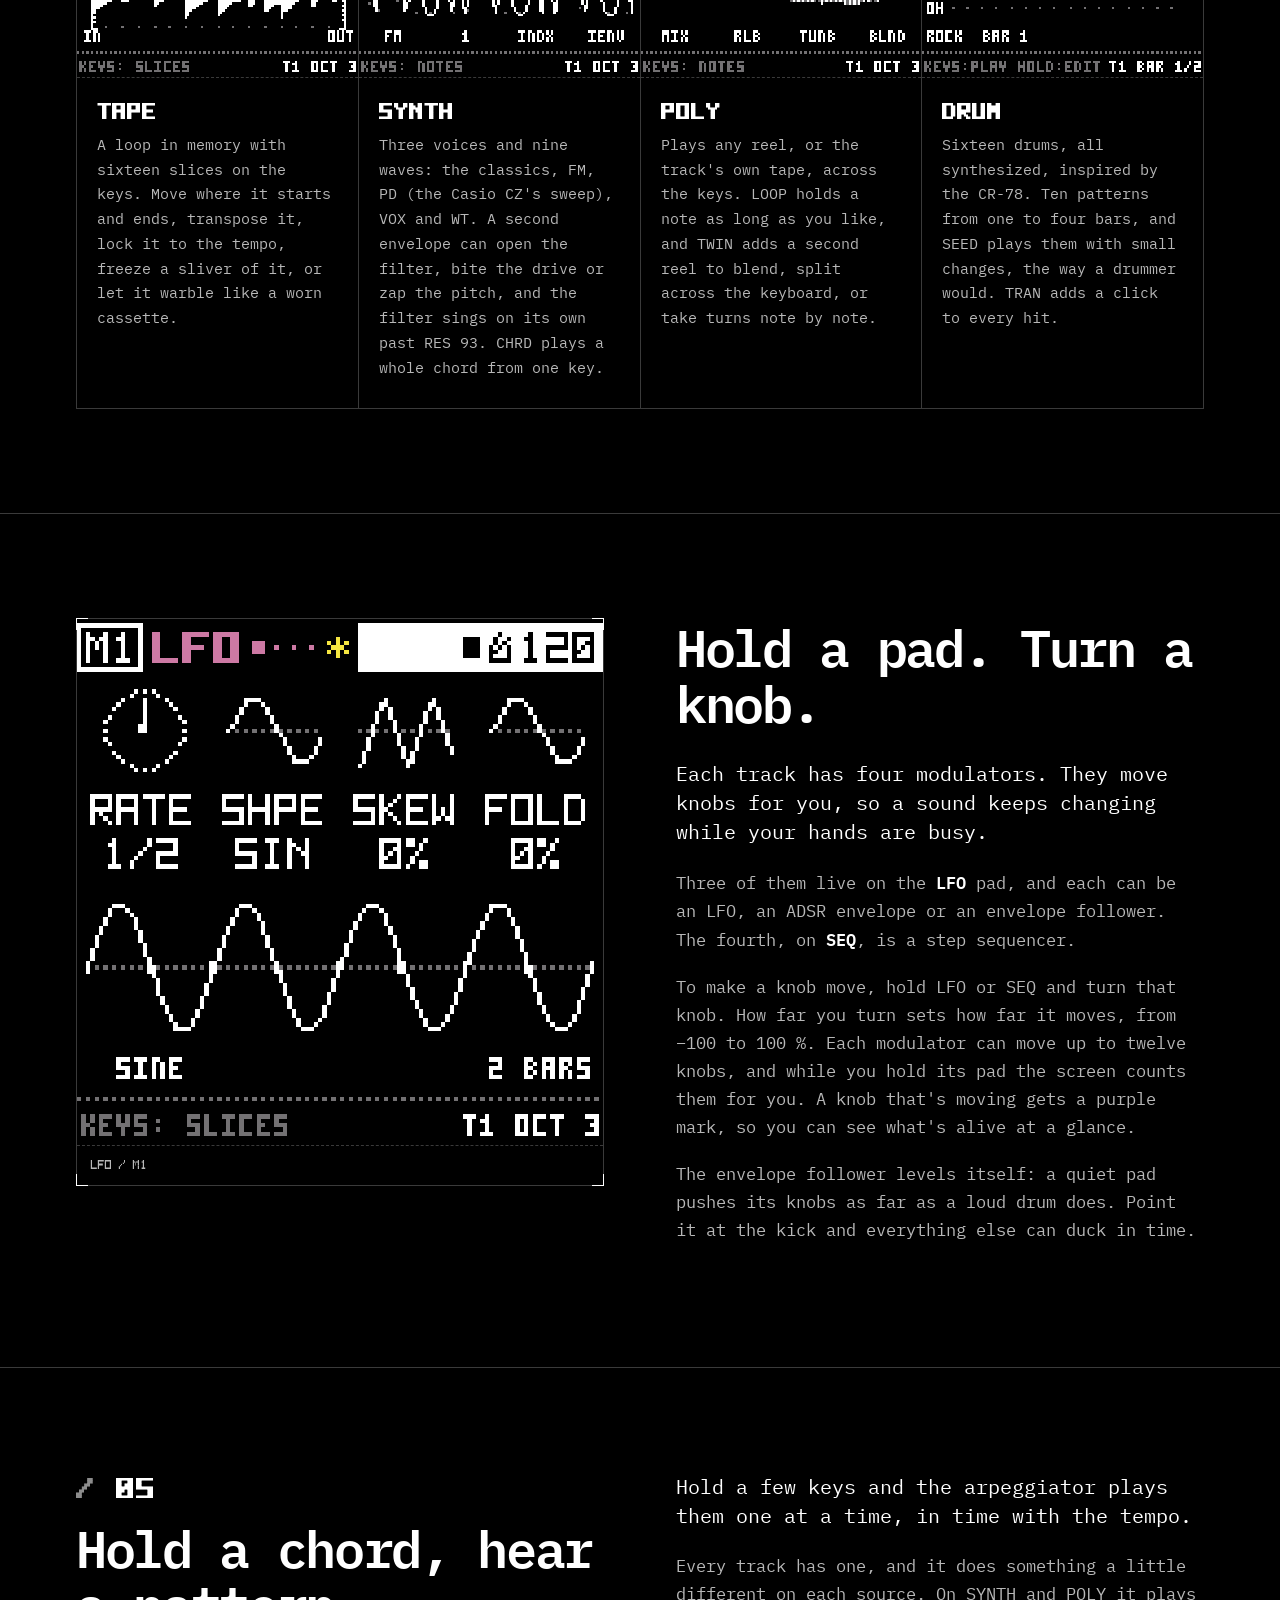
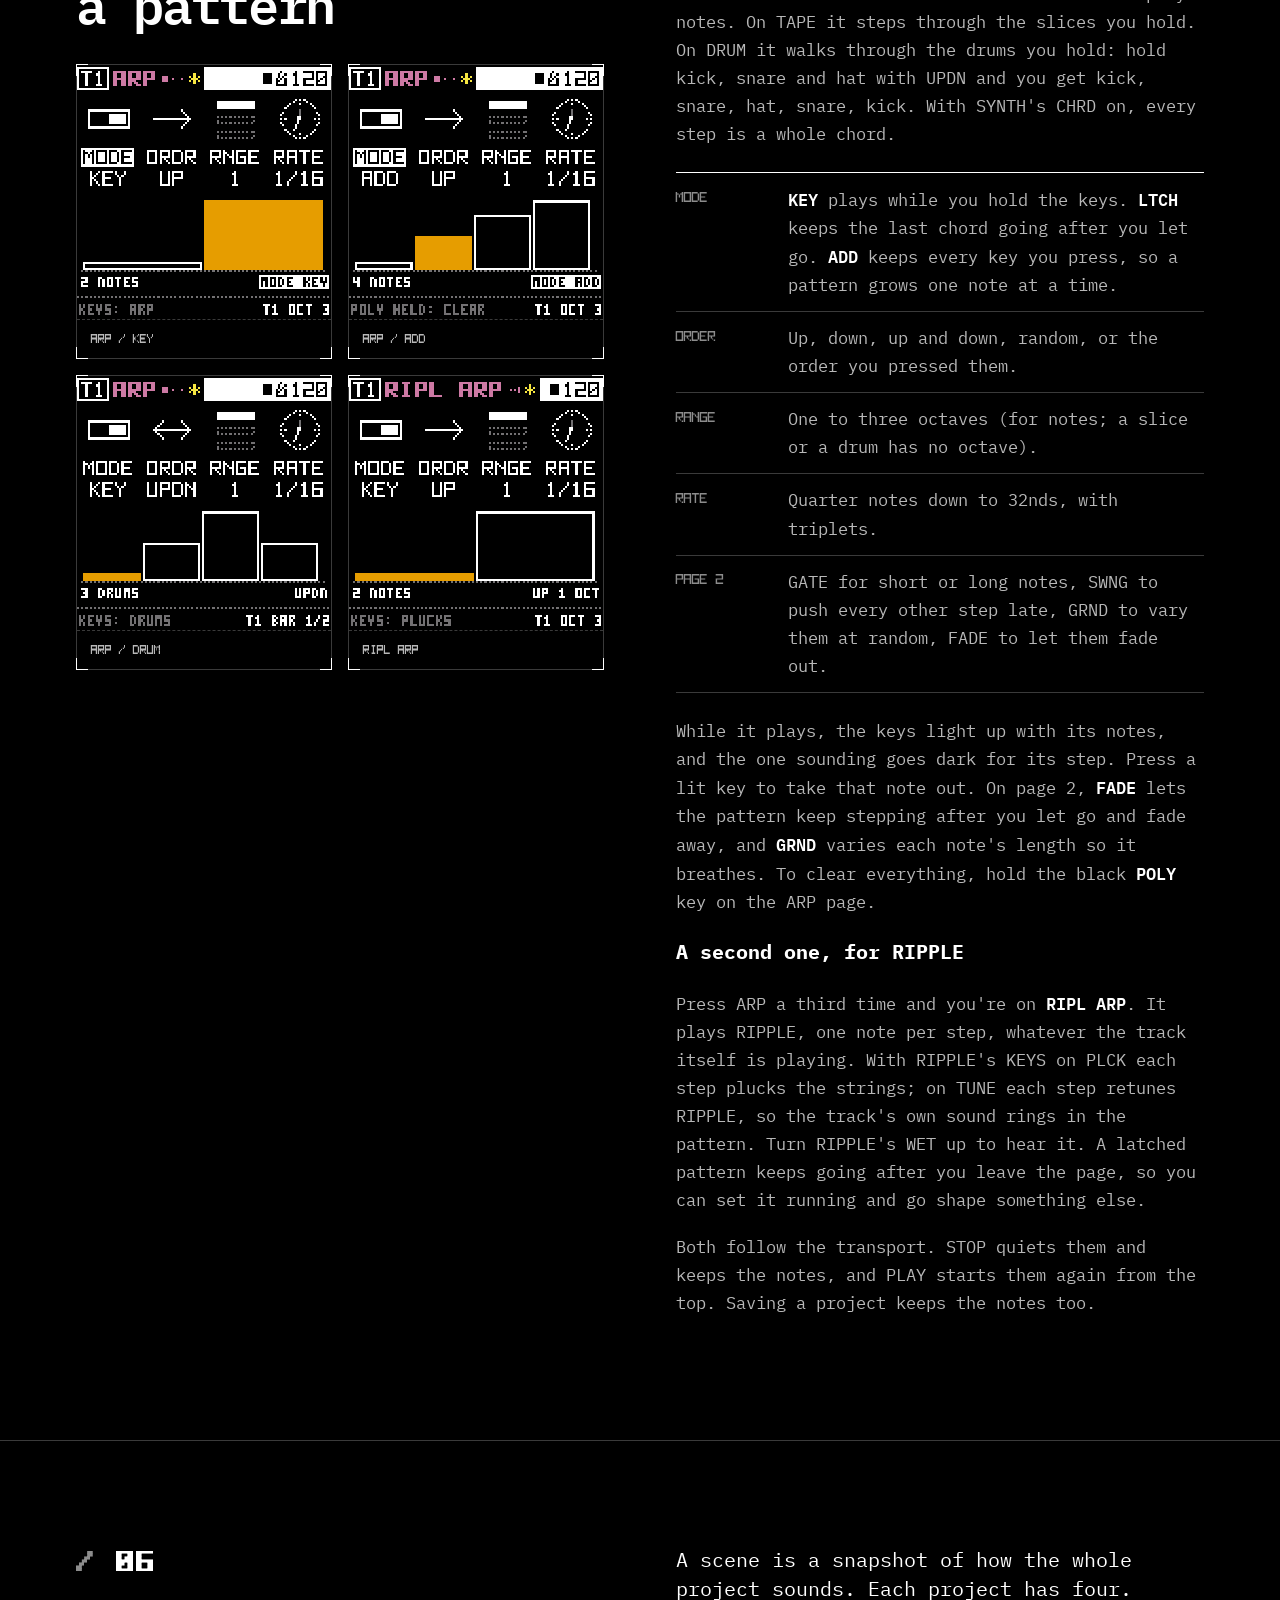
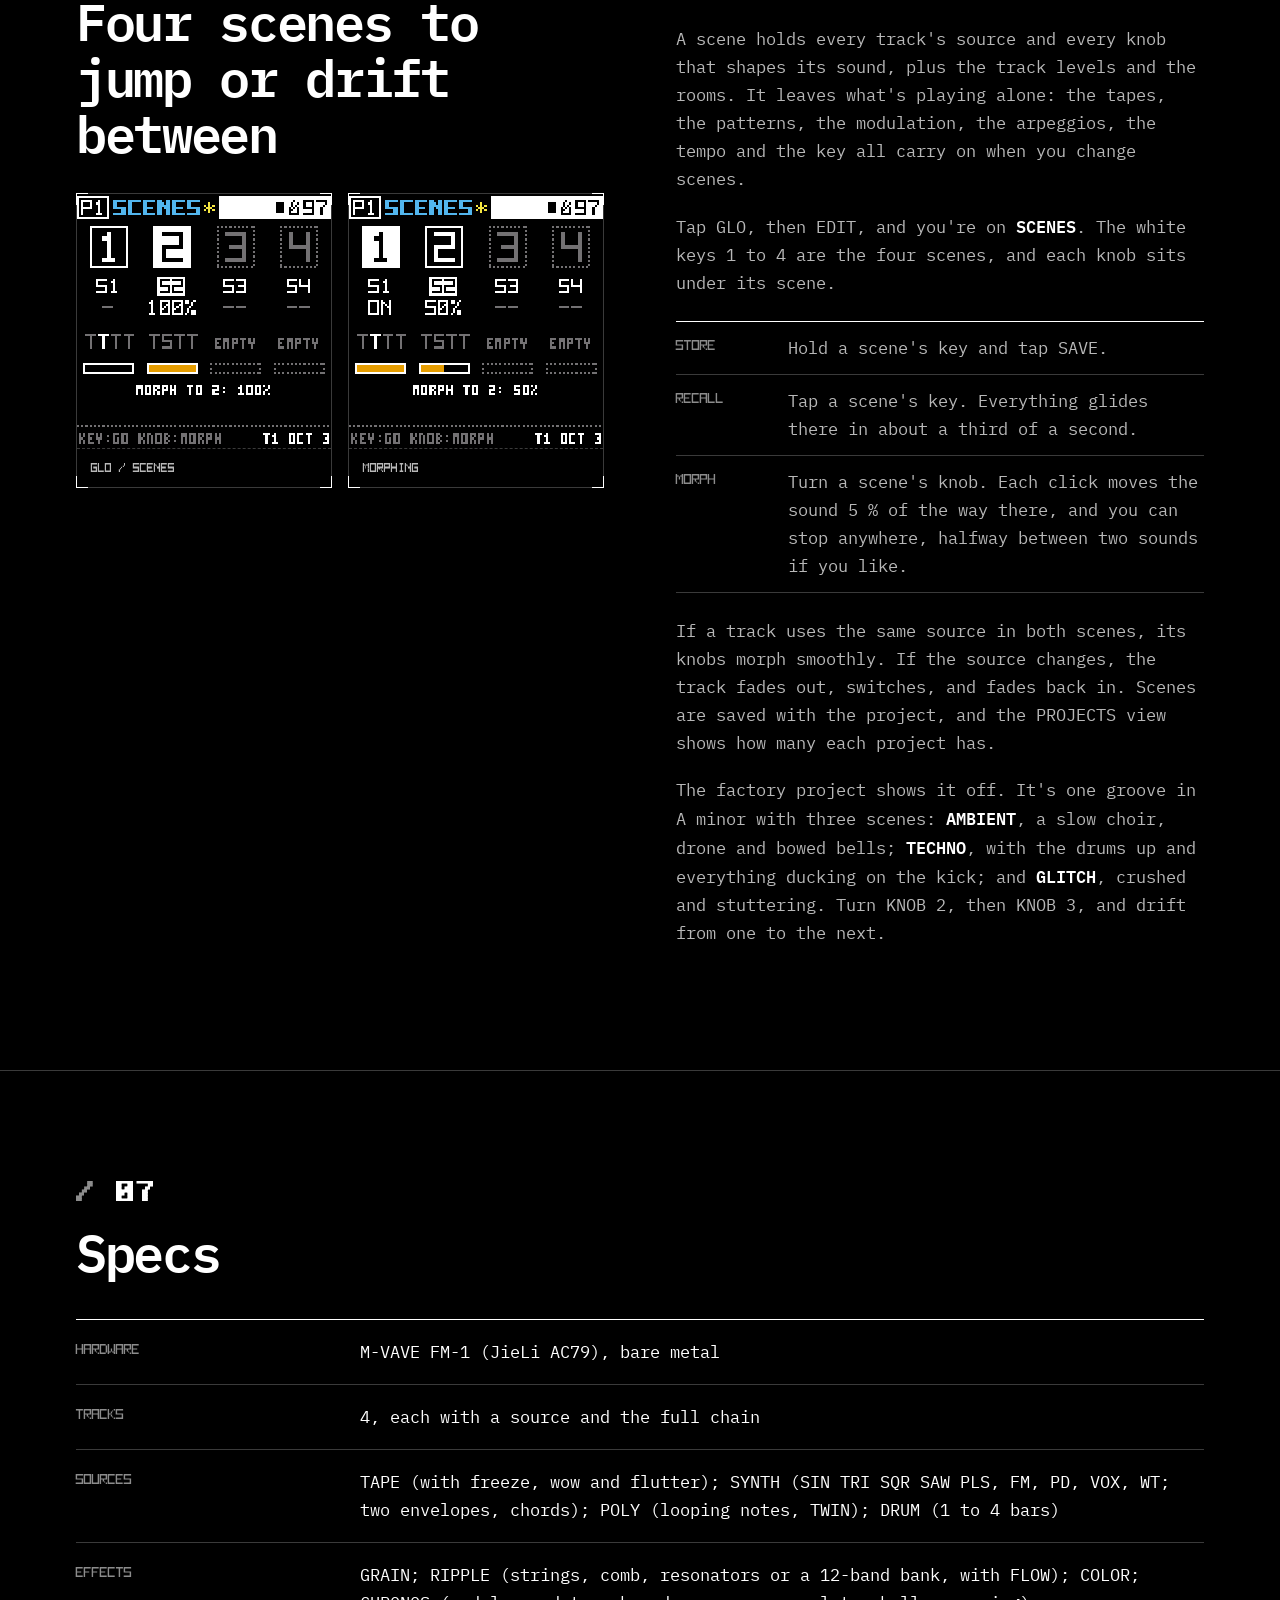
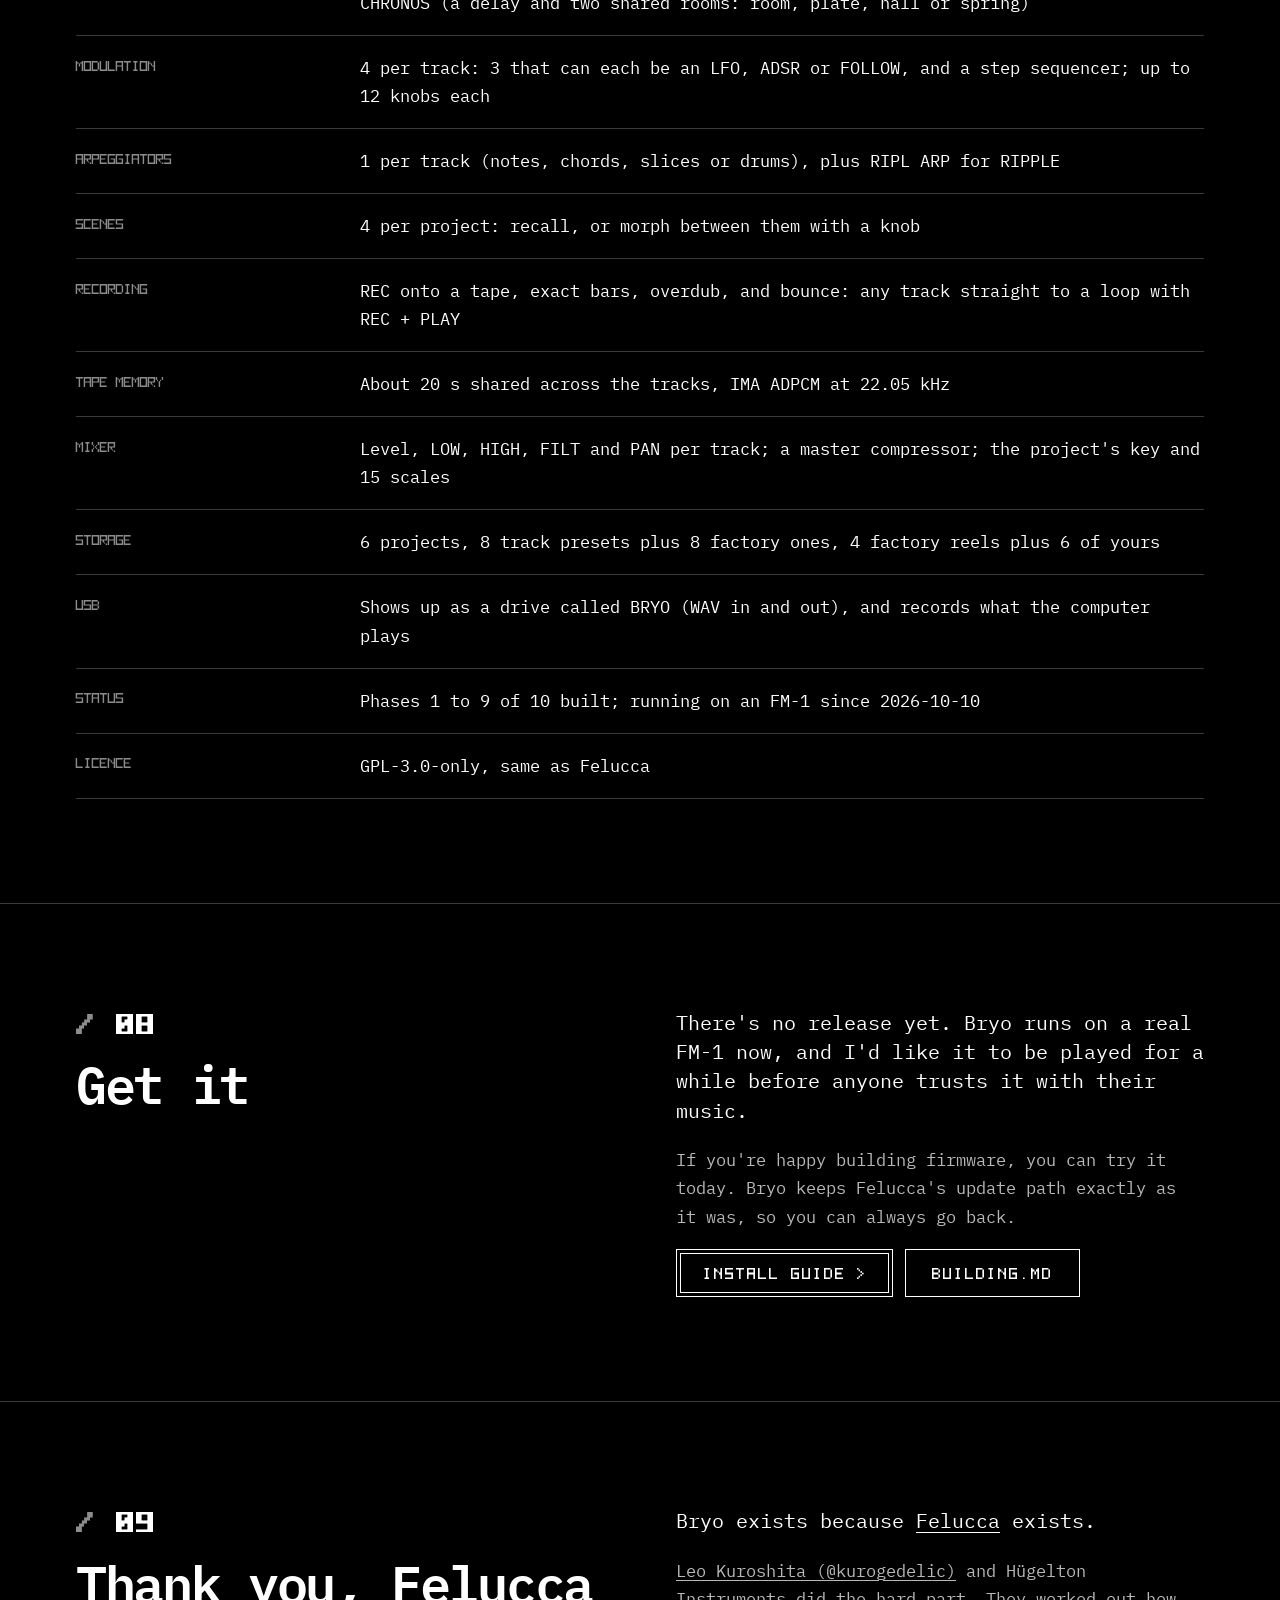
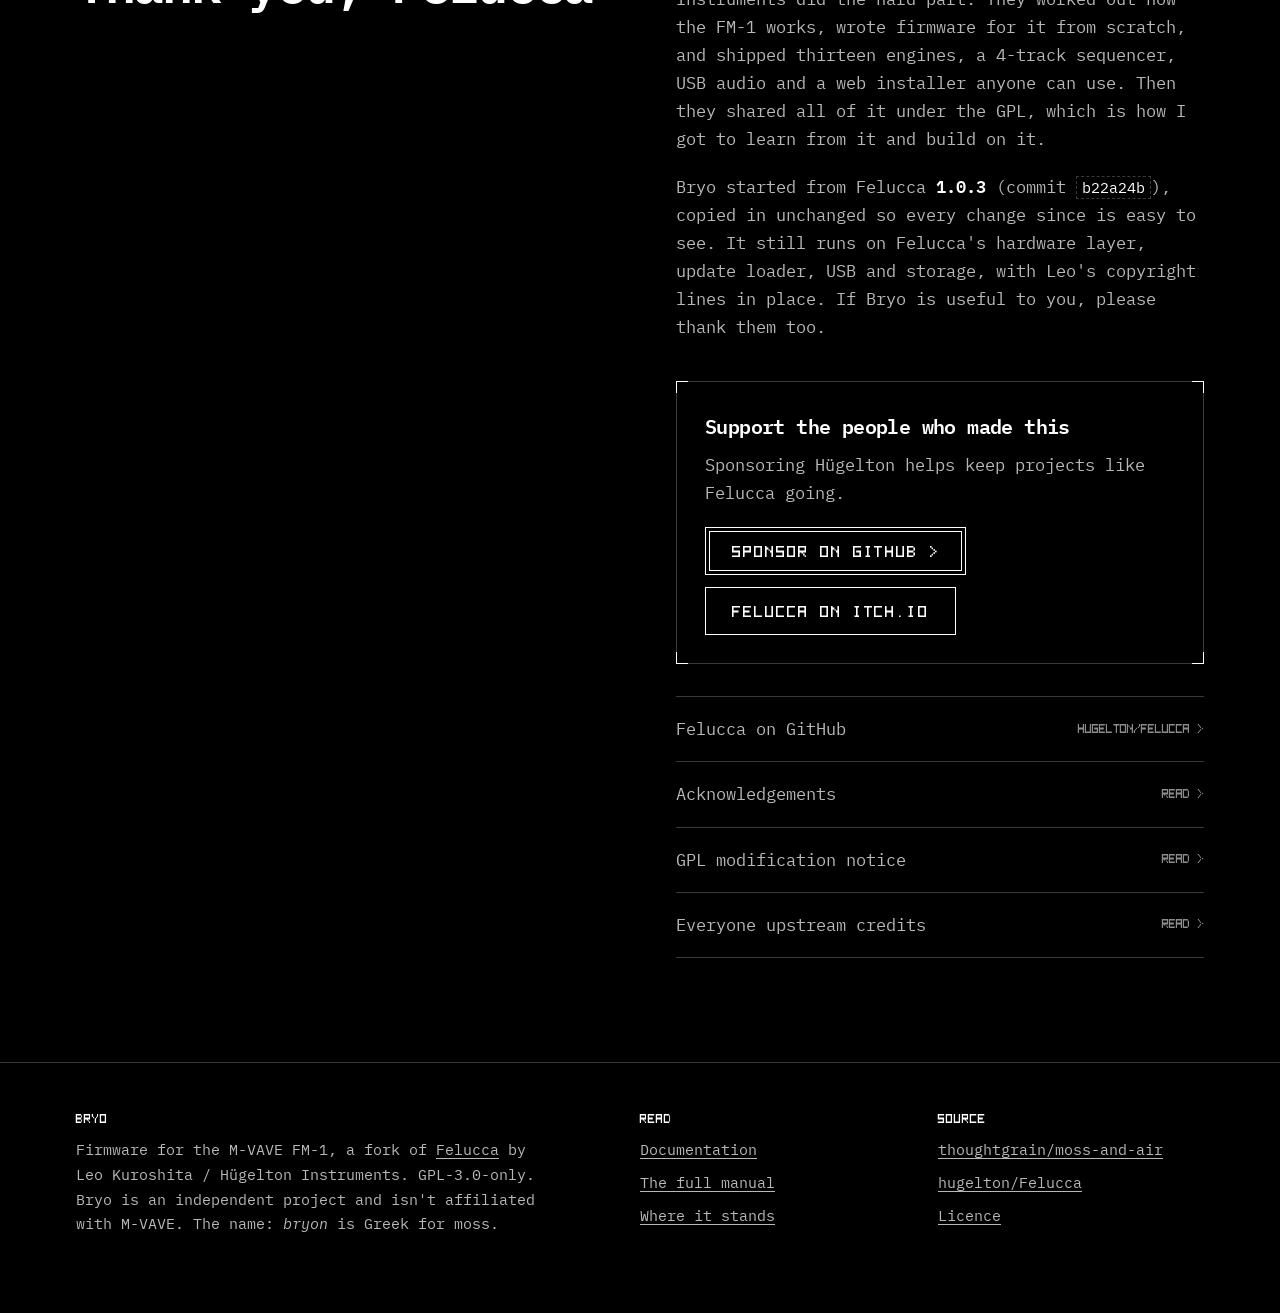
==== commit 2ba45332: "Bryo: the site catches up with the 2026-10-15 firmware The homepage and the docs follow the day's ch" ====
--- a/site/index.html
+++ b/site/index.html
@@ -84,7 +84,7 @@
         </div>
 
         <div class="device" data-screens
-             data-list='[["img/boot.png","Boot","Boot screen: BRYO, 4-track sound sculpting"],["img/tape.png","Home / Tape","The TAPE page: the reel, the loop bracketed IN to OUT"],["img/synth_fm.png","Home / FM Synth","SYNTH as a two-operator FM synth"],["img/grain_playing.png","Edit / Grain","GRAIN with grains playing, lit in orange"],["img/reso_live.png","Edit / Ripple","RIPPLE: four strings ringing"],["img/space_live.png","FX / Chronos","CHRONOS: echoes and the tail of the room, in orange"],["img/arp_add.png","ARP","The arpeggiator with four notes piled up"],["img/mixer_morph.png","Glo / Scenes","SCENES: knob 2 halfway to scene 2"],["img/mod1.png","LFO / M1","An LFO modulator drawing its wave"]]'>
+             data-list='[["img/boot.png","Boot","Boot screen: BRYO, 4-track sound sculpting"],["img/tape.png","Home / Tape","The TAPE page: the reel, the loop bracketed IN to OUT"],["img/tape_frze.png","Home / Tape tools","TAPE frozen: the held window framed in orange"],["img/synth_fm.png","Home / FM Synth","SYNTH as a two-operator FM synth"],["img/grain_playing.png","Edit / Grain","GRAIN with grains playing, lit in orange"],["img/reso_live.png","Edit / Ripple","RIPPLE: four strings ringing"],["img/space_live.png","FX / Chronos","CHRONOS: echoes and the tail of the room, in orange"],["img/arp_add.png","ARP","The arpeggiator with four notes piled up"],["img/mixer_morph.png","Glo / Scenes","SCENES: knob 2 halfway to scene 2"],["img/mod1.png","LFO / M1","An LFO modulator drawing its wave"]]'>
           <figure class="device__screen">
             <img class="pixelated" src="img/boot.png" width="480" height="480" alt="Bryo's boot screen: BRYO, 4-track sound sculpting" data-screen-img>
           </figure>
@@ -123,6 +123,7 @@
         <div class="tour" data-tour>
           <div class="tour__routines" role="group" aria-label="Routines">
             <button class="btn tour__routine" type="button" data-routine="pages" aria-pressed="true">Pages</button>
+            <button class="btn tour__routine" type="button" data-routine="tape" aria-pressed="false">Tape</button>
             <button class="btn tour__routine" type="button" data-routine="grain" aria-pressed="false">Grains</button>
             <button class="btn tour__routine" type="button" data-routine="scenes" aria-pressed="false">Scenes</button>
             <button class="btn tour__routine" type="button" data-routine="arp" aria-pressed="false">Arp</button>
@@ -177,7 +178,7 @@
             <div class="prose">
               <h3>Source <span class="tag px">Home</span></h3>
               <p>Pick a tape loop, a synth, a sampler that spreads sounds across the keys, or a drum machine. Hold <strong>HOME</strong> and turn <strong>SELECT</strong> to switch. Each source remembers its own knobs, so you can switch back without losing anything.</p>
-              <p>The first time you turn it on, the four tracks play four factory reels: BEAT, BELL, DRON and FOLD.</p>
+              <p><strong>HOME</strong> has the source itself. <strong>ENV</strong> has everything that shapes it: the envelopes, the filter, and on DRUM the kit.</p>
             </div>
           </div>
 
@@ -189,7 +190,7 @@
             <div class="prose">
               <h3>Grain <span class="tag px">Edit</span></h3>
               <p>GRAIN listens to the last few bars of the track and plays them back as tiny overlapping pieces. You can stretch them out, hold them on one spot, or let them trail behind with SCAN.</p>
-              <p>Hold the black <strong>0</strong> key to freeze what it heard into a loop. Tap it instead and the freeze stays on until you tap again. The grains can follow the project's key, so changing the scale on the mixer moves them too.</p>
+              <p>Hold the black <strong>0</strong> key to freeze what it heard into a loop. Tap it instead and the freeze stays on until you tap again. The grains can follow the project's key, and BODY gives every grain a pitched partial of its own, so a busy cloud plays a chord.</p>
             </div>
           </div>
 
@@ -201,7 +202,8 @@
             <div class="prose">
               <h3>Ripple <span class="tag px">Edit</span></h3>
               <p>Something tuned that the track's sound rings through. Hold <strong>EDIT</strong> and turn <strong>SELECT</strong> to pick what: four plucked strings, a hollow COMB that only rings the odd harmonics, four resonant bands, or a 12-band filter bank that sorts whatever comes in into a chord.</p>
-              <p>The notes come from a chord you choose, from major and minor to sevenths and power chords. DRV saturates the ring, and RIPL lets the pitches drift slowly, one after another, like a ripple on water. On its page the white keys set the root. With KEYS on PLCK they pluck it too; on TUNE they only retune it, so what rings is the track's own sound.</p>
+              <p>Each form comes out about as loud as what goes in, so turning WET up is a real change: a drum loop through the 12-band bank gets sorted into the chord's notes. The second page is the form's own. The strings get detune, drift, drive and pick. The comb gets POL, for a hollow or a metallic ring. The resonators get a spotlight (FOCS and WDTH), and FLOW, which walks the sound up and down through the bands by itself.</p>
+              <p>The notes come from a chord you choose, from major and minor to sevenths and power chords. On its page the white keys set the root. With KEYS on PLCK they pluck it too; on TUNE they only retune it, so what rings is the track's own sound.</p>
             </div>
           </div>
 
@@ -224,7 +226,7 @@
             <div class="prose">
               <h3>Chronos <span class="tag px">FX</span></h3>
               <p>A delay and two rooms. The tracks share the rooms, and each track decides how much to send with its own DLY and VERB knobs.</p>
-              <p>The echoes can wear like old tape (AGE), melt into a wash (DIFF), or duck out of the way while the track plays (DUCK). Each room can be a room, a plate, a hall or a spring, and MOD makes its tail waver so it sounds less metallic. They only use memory while you're using them, so a dry project has more room for tape.</p>
+              <p>The delay's pages come first, then the room's. The echoes can sync to the tempo, wear like old tape (AGE), melt into a wash (DIFF), or duck out of the way while the track plays (DUCK). Each room can be a room, a plate, a hall or a spring, and MOD makes its tail waver so it sounds less metallic. They only use memory while you're using them, so a dry project has more room for tape.</p>
             </div>
           </div>
         </div>
@@ -240,28 +242,28 @@
             <img class="pixelated" src="img/tape.png" width="480" height="480" alt="TAPE page" loading="lazy">
             <div class="card__body">
               <h3 class="px">Tape</h3>
-              <p>A loop in memory with sixteen slices on the keys. Move where it starts and ends, change its speed, flip it backwards, or lock it to the tempo.</p>
+              <p>A loop in memory with sixteen slices on the keys. Move where it starts and ends, transpose it, lock it to the tempo, freeze a sliver of it, or let it warble like a worn cassette.</p>
             </div>
           </article>
           <article class="card">
             <img class="pixelated" src="img/synth_fm.png" width="480" height="480" alt="SYNTH as an FM synth" loading="lazy">
             <div class="card__body">
               <h3 class="px">Synth</h3>
-              <p>Three voices and nine waves. The classic shapes, plus FM for bells and electric pianos, PD for the Casio CZ's sweep, VOX for vowels, and WT, a wavetable that can be cut from any reel. CHRD plays a whole chord from one key.</p>
+              <p>Three voices and nine waves: the classics, FM, PD (the Casio CZ's sweep), VOX and WT. A second envelope can open the filter, bite the drive or zap the pitch, and the filter sings on its own past RES 93. CHRD plays a whole chord from one key.</p>
             </div>
           </article>
           <article class="card">
             <img class="pixelated" src="img/poly_twin.png" width="480" height="480" alt="POLY with TWIN mixing two reels" loading="lazy">
             <div class="card__body">
               <h3 class="px">Poly</h3>
-              <p>Plays any reel, or the track's own tape, across the keys. TWIN adds a second reel: blend them, split them across the keyboard, or take turns note by note.</p>
+              <p>Plays any reel, or the track's own tape, across the keys. LOOP holds a note as long as you like, and TWIN adds a second reel to blend, split across the keyboard, or take turns note by note.</p>
             </div>
           </article>
           <article class="card">
             <img class="pixelated" src="img/drum.png" width="480" height="480" alt="DRUM page" loading="lazy">
             <div class="card__body">
               <h3 class="px">Drum</h3>
-              <p>Sixteen drums, all synthesized, inspired by the CR-78. Ten patterns to start from, and SEED plays them with small changes, the way a drummer would.</p>
+              <p>Sixteen drums, all synthesized, inspired by the CR-78. Ten patterns from one to four bars, and SEED plays them with small changes, the way a drummer would. TRAN adds a click to every hit.</p>
             </div>
           </article>
         </div>
@@ -279,6 +281,7 @@
           <p class="lead">Each track has four modulators. They move knobs for you, so a sound keeps changing while your hands are busy.</p>
           <p>Three of them live on the <strong>LFO</strong> pad, and each can be an LFO, an ADSR envelope or an envelope follower. The fourth, on <strong>SEQ</strong>, is a step sequencer.</p>
           <p>To make a knob move, hold LFO or SEQ and turn that knob. How far you turn sets how far it moves, from &minus;100 to 100&nbsp;%. Each modulator can move up to twelve knobs, and while you hold its pad the screen counts them for you. A knob that's moving gets a purple mark, so you can see what's alive at a glance.</p>
+          <p>The envelope follower levels itself: a quiet pad pushes its knobs as far as a loud drum does. Point it at the kick and everything else can duck in time.</p>
         </div>
       </div>
     </section>
@@ -303,9 +306,9 @@
             <div><dt class="px">Order</dt><dd>Up, down, up and down, random, or the order you pressed them.</dd></div>
             <div><dt class="px">Range</dt><dd>One to three octaves (for notes; a slice or a drum has no octave).</dd></div>
             <div><dt class="px">Rate</dt><dd>Quarter notes down to 32nds, with triplets.</dd></div>
-            <div><dt class="px">Page 2</dt><dd>GATE for short or long notes, SWNG to push every other step late.</dd></div>
+            <div><dt class="px">Page 2</dt><dd>GATE for short or long notes, SWNG to push every other step late, GRND to vary them at random, FADE to let them fade out.</dd></div>
           </dl>
-          <p>To clear a latched or piled-up pattern, hold the black <strong>POLY</strong> key on the ARP page.</p>
+          <p>While it plays, the keys light up with its notes, and the one sounding goes dark for its step. Press a lit key to take that note out. On page 2, <strong>FADE</strong> lets the pattern keep stepping after you let go and fade away, and <strong>GRND</strong> varies each note's length so it breathes. To clear everything, hold the black <strong>POLY</strong> key on the ARP page.</p>
           <h3>A second one, for RIPPLE</h3>
           <p>Press ARP a third time and you're on <strong>RIPL ARP</strong>. It plays RIPPLE, one note per step, whatever the track itself is playing. With RIPPLE's KEYS on PLCK each step plucks the strings; on TUNE each step retunes RIPPLE, so the track's own sound rings in the pattern. Turn RIPPLE's WET up to hear it. A latched pattern keeps going after you leave the page, so you can set it running and go shape something else.</p>
           <p>Both follow the transport. STOP quiets them and keeps the notes, and PLAY starts them again from the top. Saving a project keeps the notes too.</p>
@@ -333,6 +336,7 @@
             <div><dt class="px">Morph</dt><dd>Turn a scene's knob. Each click moves the sound 5&nbsp;% of the way there, and you can stop anywhere, halfway between two sounds if you like.</dd></div>
           </dl>
           <p>If a track uses the same source in both scenes, its knobs morph smoothly. If the source changes, the track fades out, switches, and fades back in. Scenes are saved with the project, and the PROJECTS view shows how many each project has.</p>
+          <p>The factory project shows it off. It's one groove in A minor with three scenes: <strong>AMBIENT</strong>, a slow choir, drone and bowed bells; <strong>TECHNO</strong>, with the drums up and everything ducking on the kick; and <strong>GLITCH</strong>, crushed and stuttering. Turn KNOB 2, then KNOB 3, and drift from one to the next.</p>
         </div>
       </div>
     </section>
@@ -344,11 +348,12 @@
         <dl class="specs">
           <div><dt class="px">Hardware</dt><dd>M-VAVE FM-1 (JieLi AC79), bare metal</dd></div>
           <div><dt class="px">Tracks</dt><dd>4, each with a source and the full chain</dd></div>
-          <div><dt class="px">Sources</dt><dd>TAPE; SYNTH (SIN TRI SQR SAW PLS, FM, PD, VOX, WT, with chords); POLY (with TWIN, a second reel); DRUM</dd></div>
-          <div><dt class="px">Effects</dt><dd>GRAIN; RIPPLE (strings, comb, resonators or a 12-band bank); COLOR; CHRONOS (a delay and two shared rooms: room, plate, hall or spring)</dd></div>
+          <div><dt class="px">Sources</dt><dd>TAPE (with freeze, wow and flutter); SYNTH (SIN TRI SQR SAW PLS, FM, PD, VOX, WT; two envelopes, chords); POLY (looping notes, TWIN); DRUM (1 to 4 bars)</dd></div>
+          <div><dt class="px">Effects</dt><dd>GRAIN; RIPPLE (strings, comb, resonators or a 12-band bank, with FLOW); COLOR; CHRONOS (a delay and two shared rooms: room, plate, hall or spring)</dd></div>
           <div><dt class="px">Modulation</dt><dd>4 per track: 3 that can each be an LFO, ADSR or FOLLOW, and a step sequencer; up to 12 knobs each</dd></div>
           <div><dt class="px">Arpeggiators</dt><dd>1 per track (notes, chords, slices or drums), plus RIPL ARP for RIPPLE</dd></div>
           <div><dt class="px">Scenes</dt><dd>4 per project: recall, or morph between them with a knob</dd></div>
+          <div><dt class="px">Recording</dt><dd>REC onto a tape, exact bars, overdub, and bounce: any track straight to a loop with REC + PLAY</dd></div>
           <div><dt class="px">Tape memory</dt><dd>About 20&nbsp;s shared across the tracks, IMA ADPCM at 22.05&nbsp;kHz</dd></div>
           <div><dt class="px">Mixer</dt><dd>Level, LOW, HIGH, FILT and PAN per track; a master compressor; the project's key and 15 scales</dd></div>
           <div><dt class="px">Storage</dt><dd>6 projects, 8 track presets plus 8 factory ones, 4 factory reels plus 6 of yours</dd></div>
--- a/site/css/style.css
+++ b/site/css/style.css
@@ -1073,7 +1073,7 @@
   .tour__panel { padding: 4px; }
 }
 @media (max-width: 479px) {
-  /* the four routines as one even row, so none sits alone on a second line */
-  .tour__routines { display: grid; grid-template-columns: repeat(4, minmax(0, 1fr)); gap: 6px; }
+  /* the five routines in an even grid (three, then two), so the buttons line up */
+  .tour__routines { display: grid; grid-template-columns: repeat(3, minmax(0, 1fr)); gap: 6px; }
   .tour__routine { padding: 10px 4px; font-size: 0.75rem; }
 }
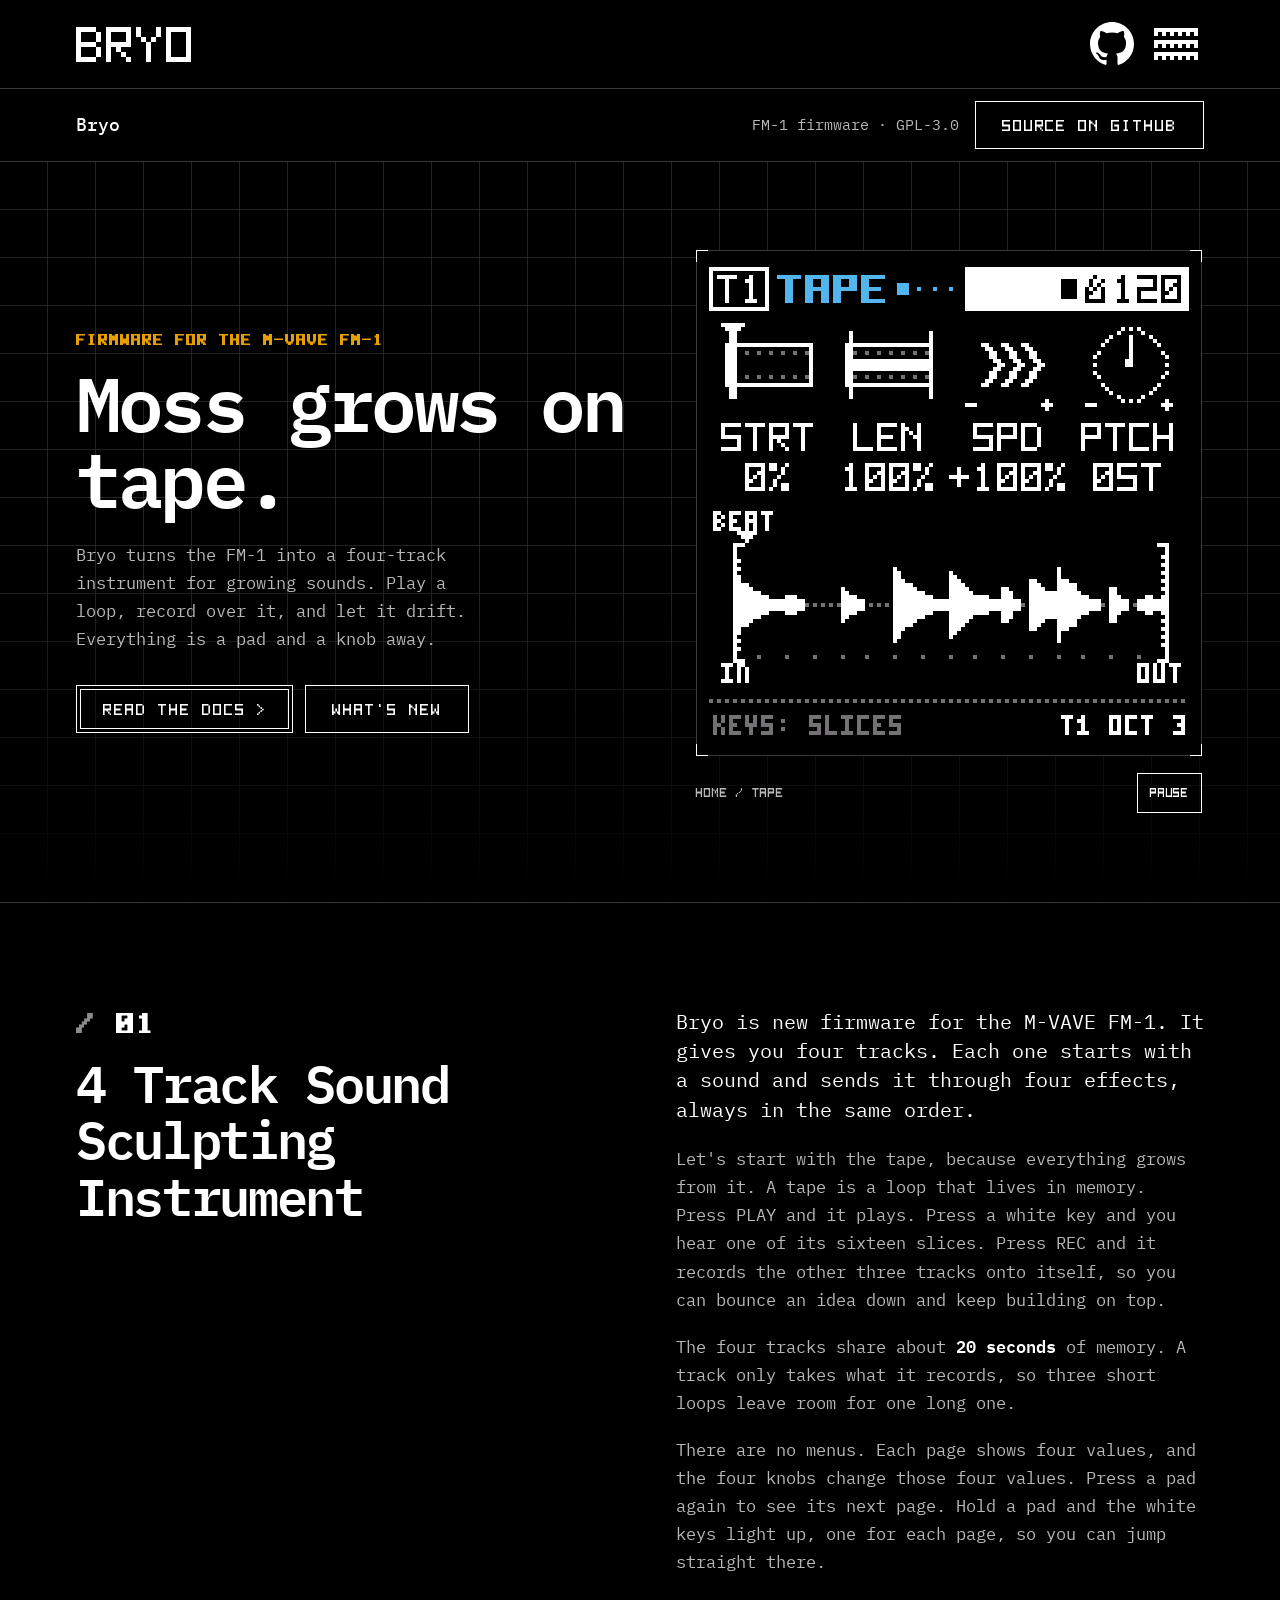
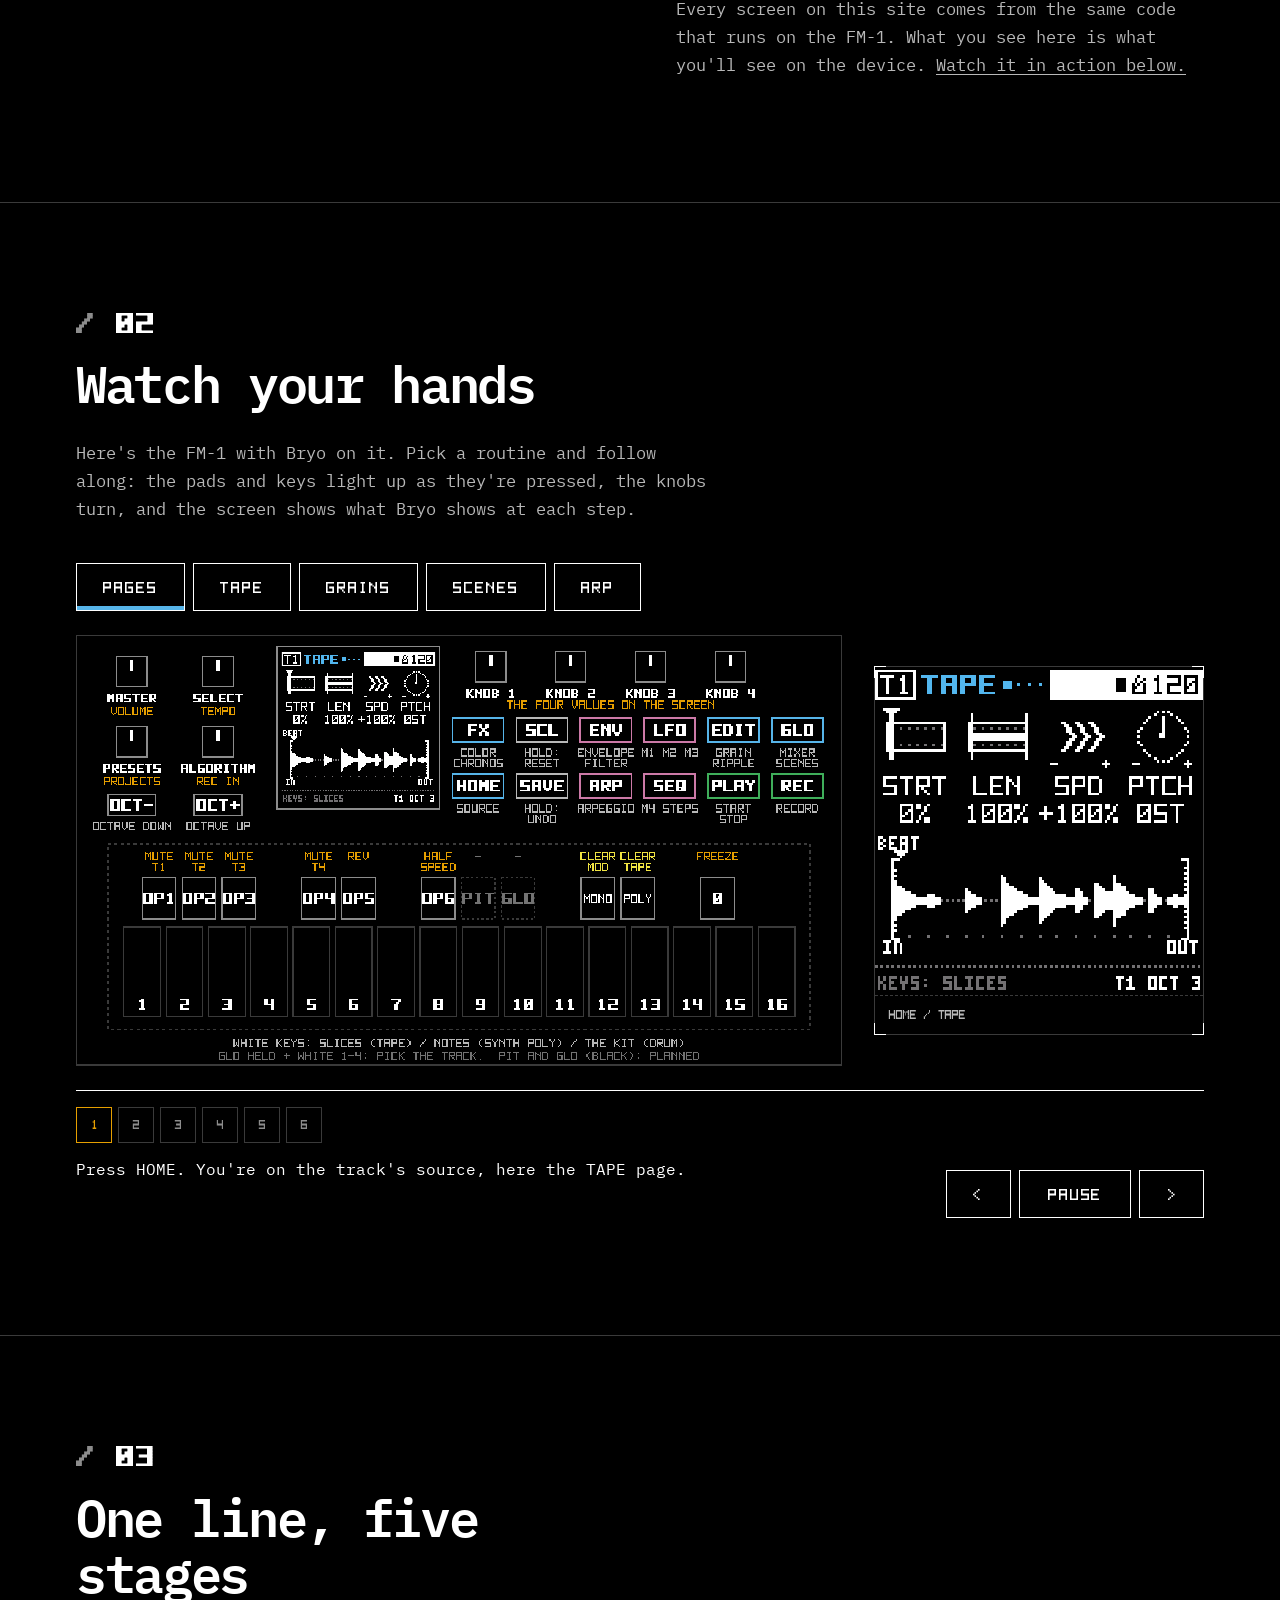
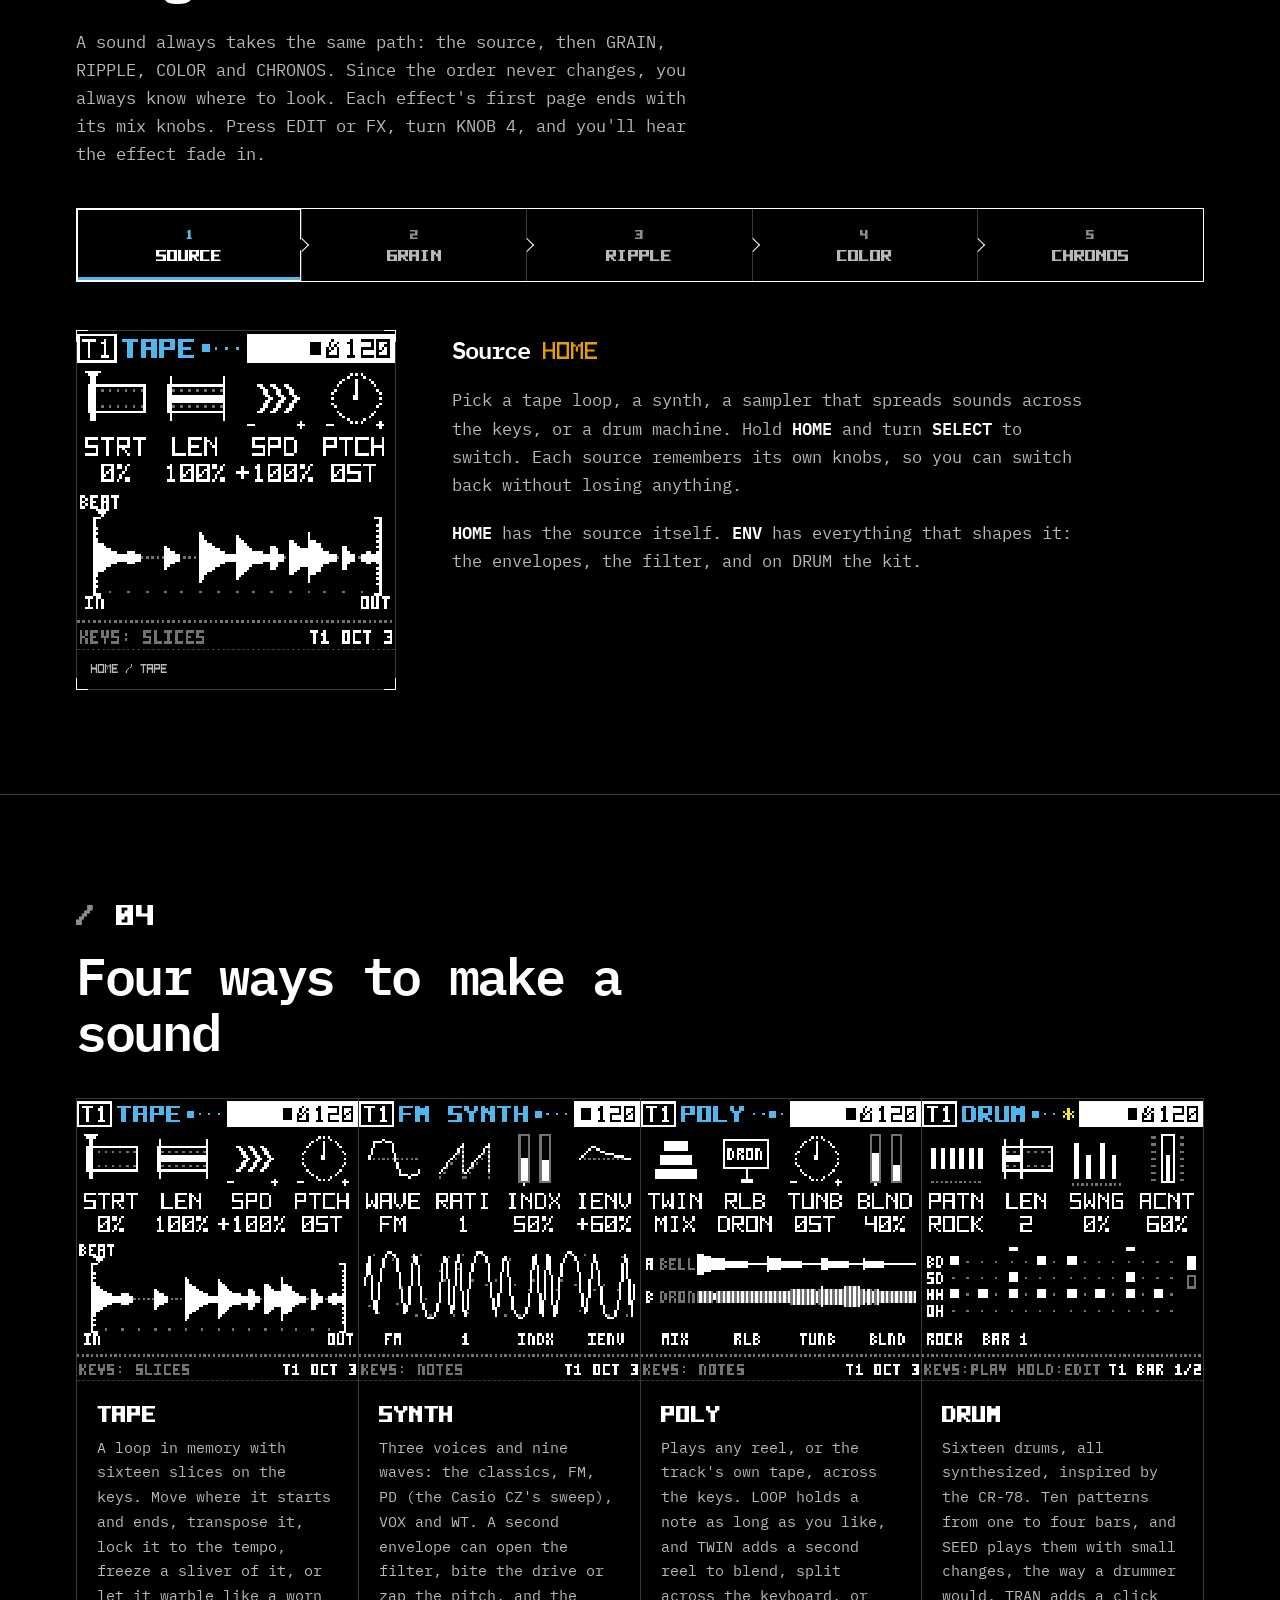
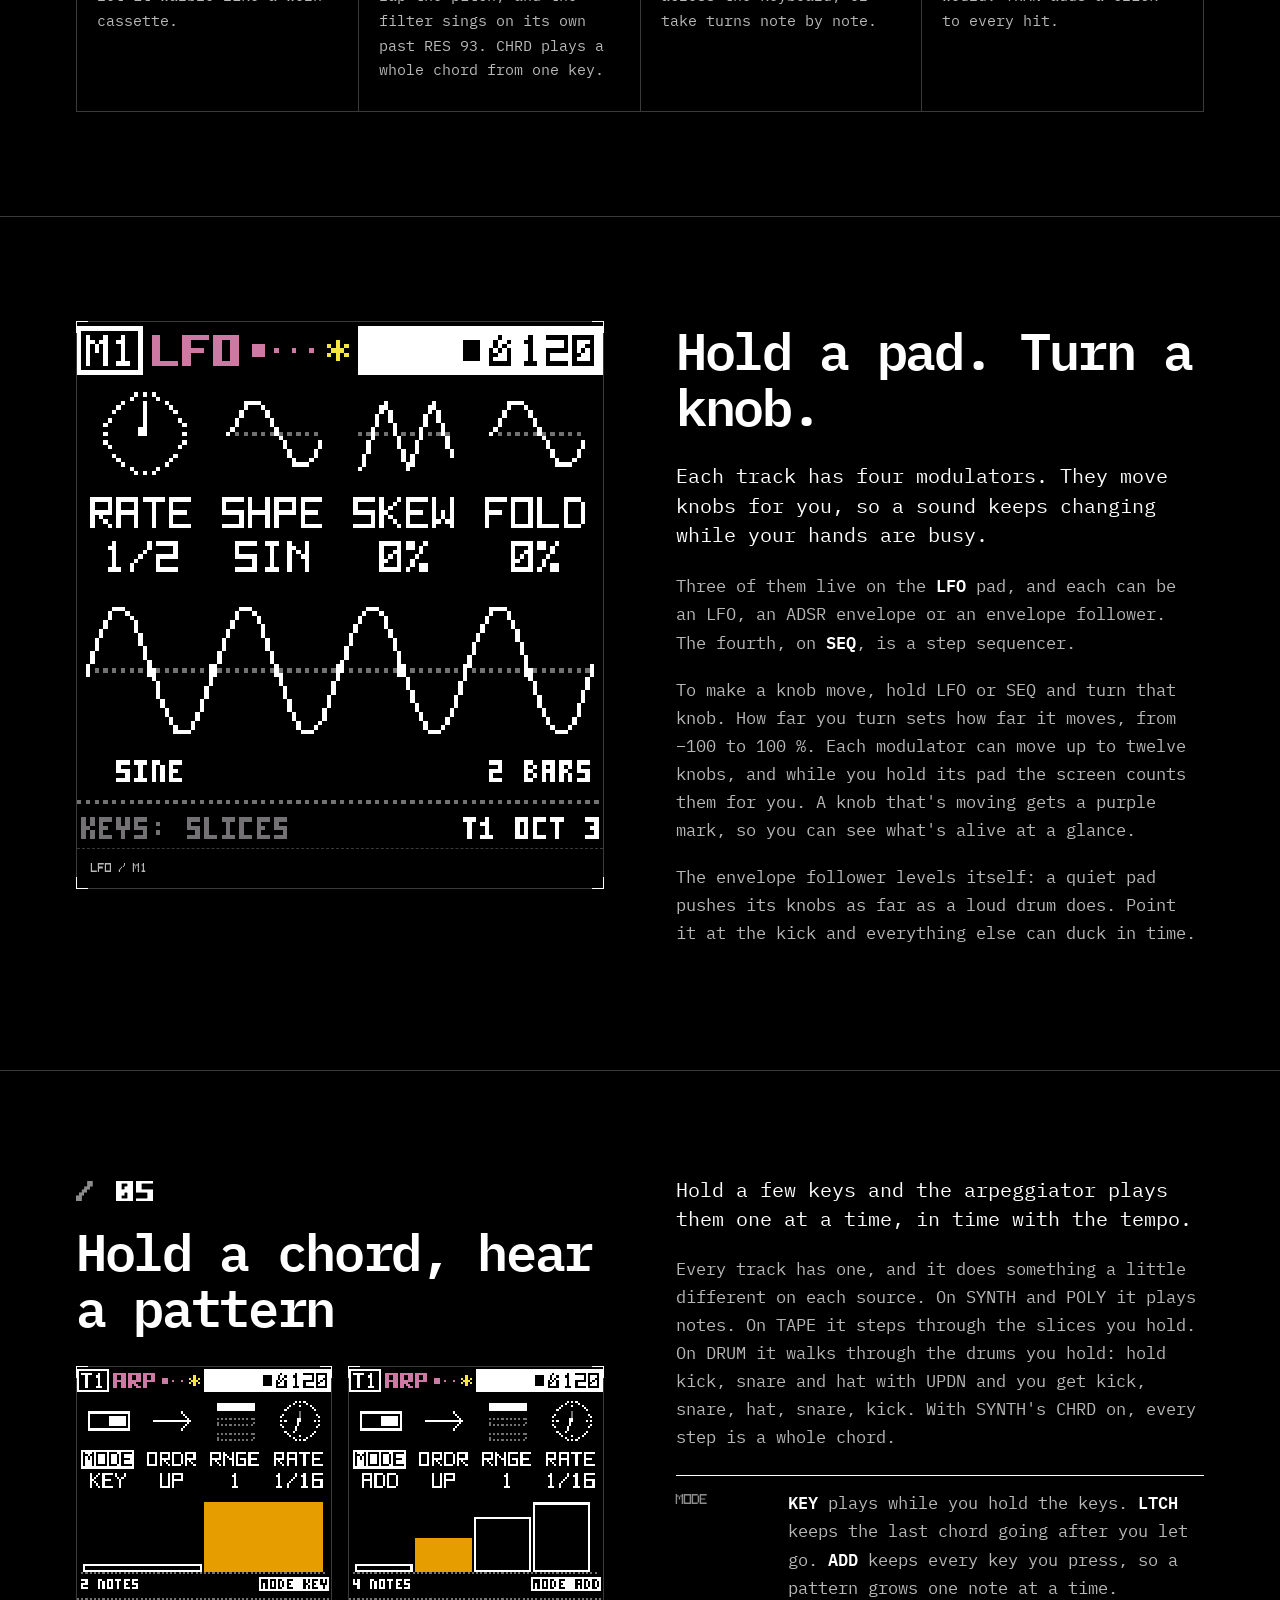
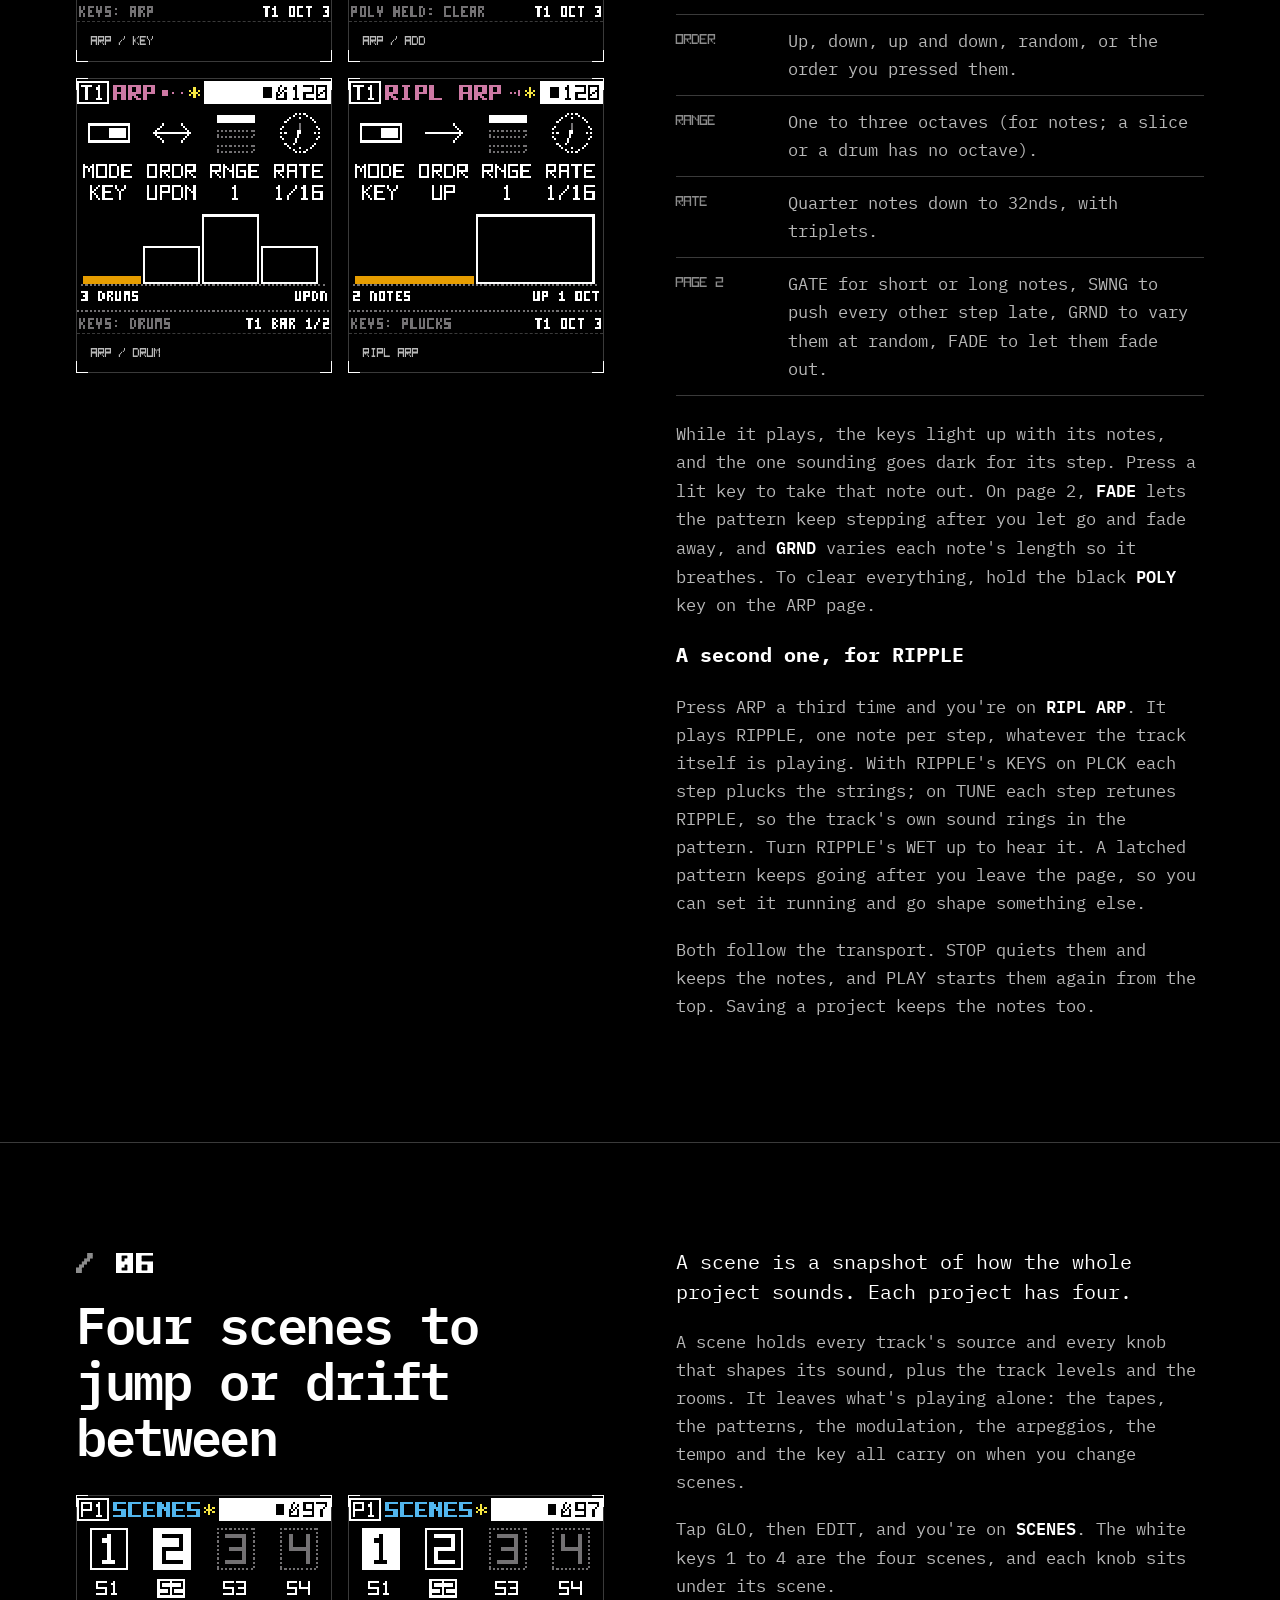
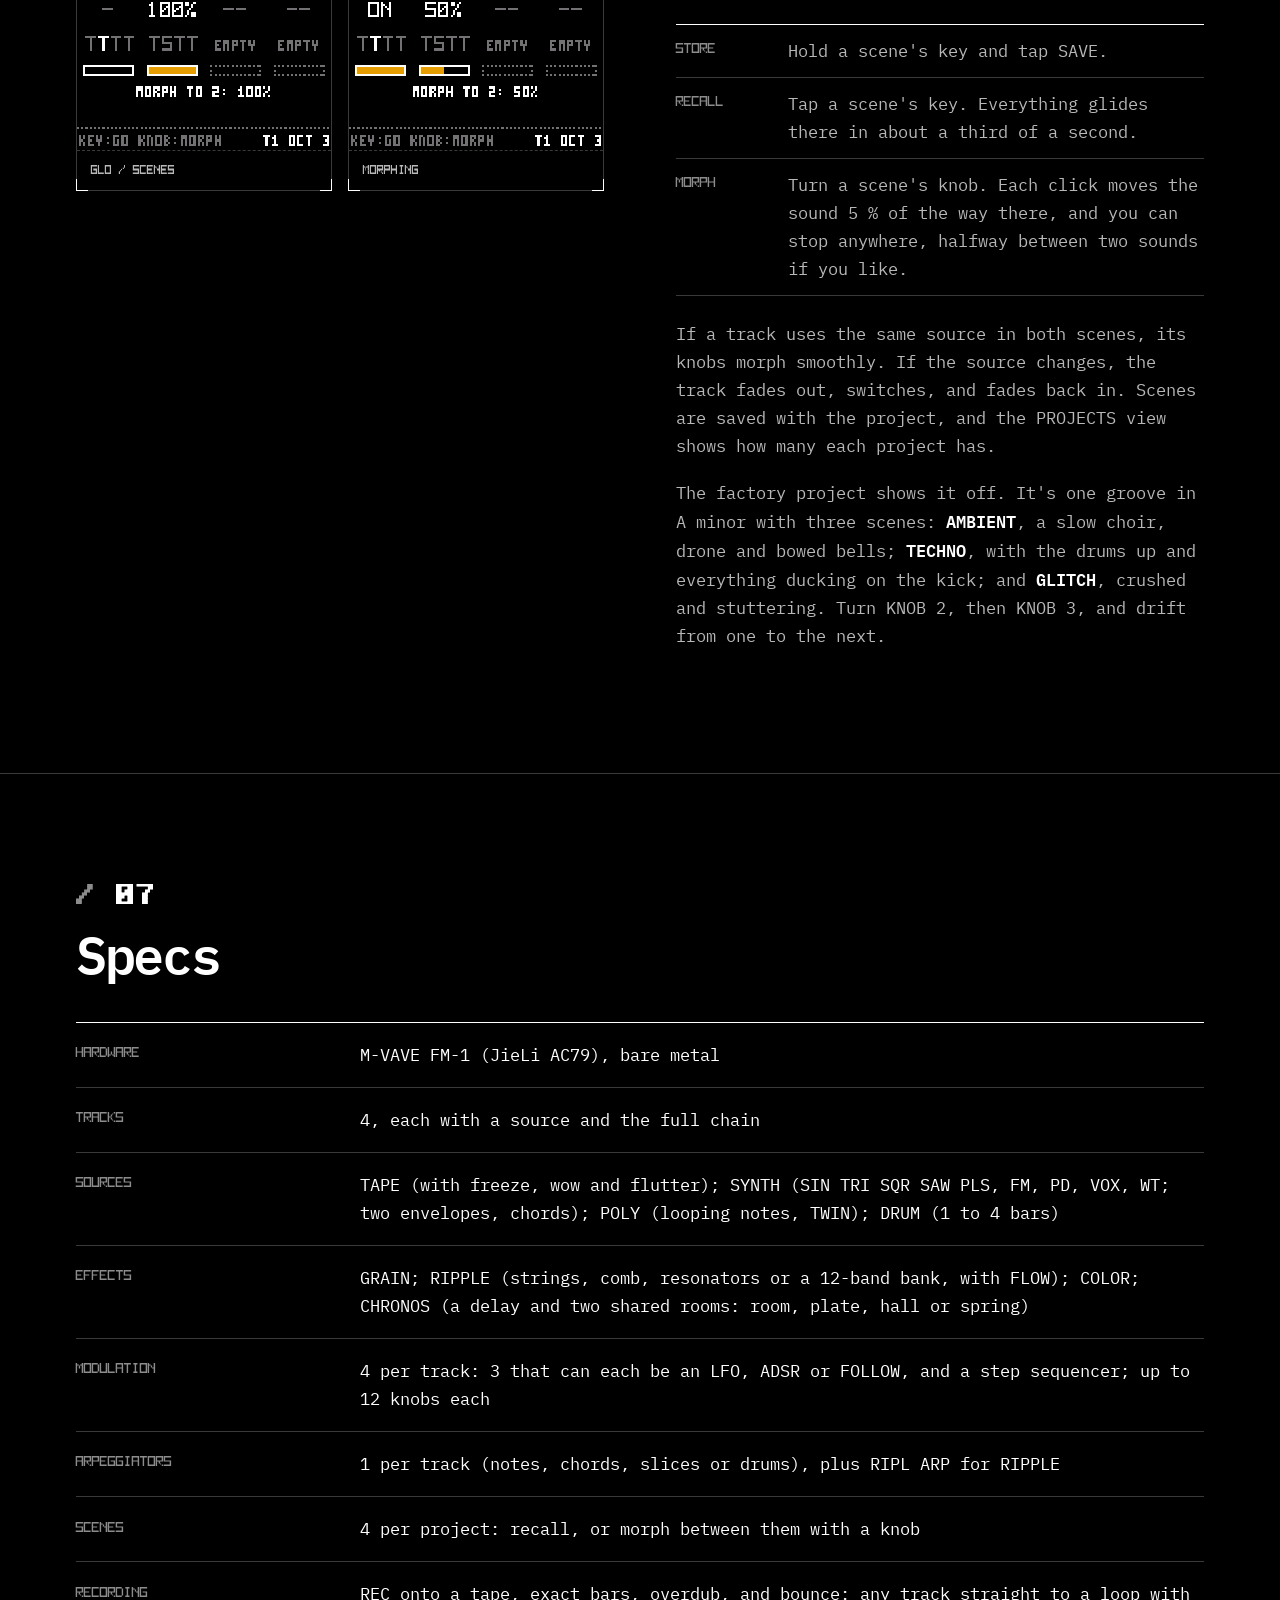
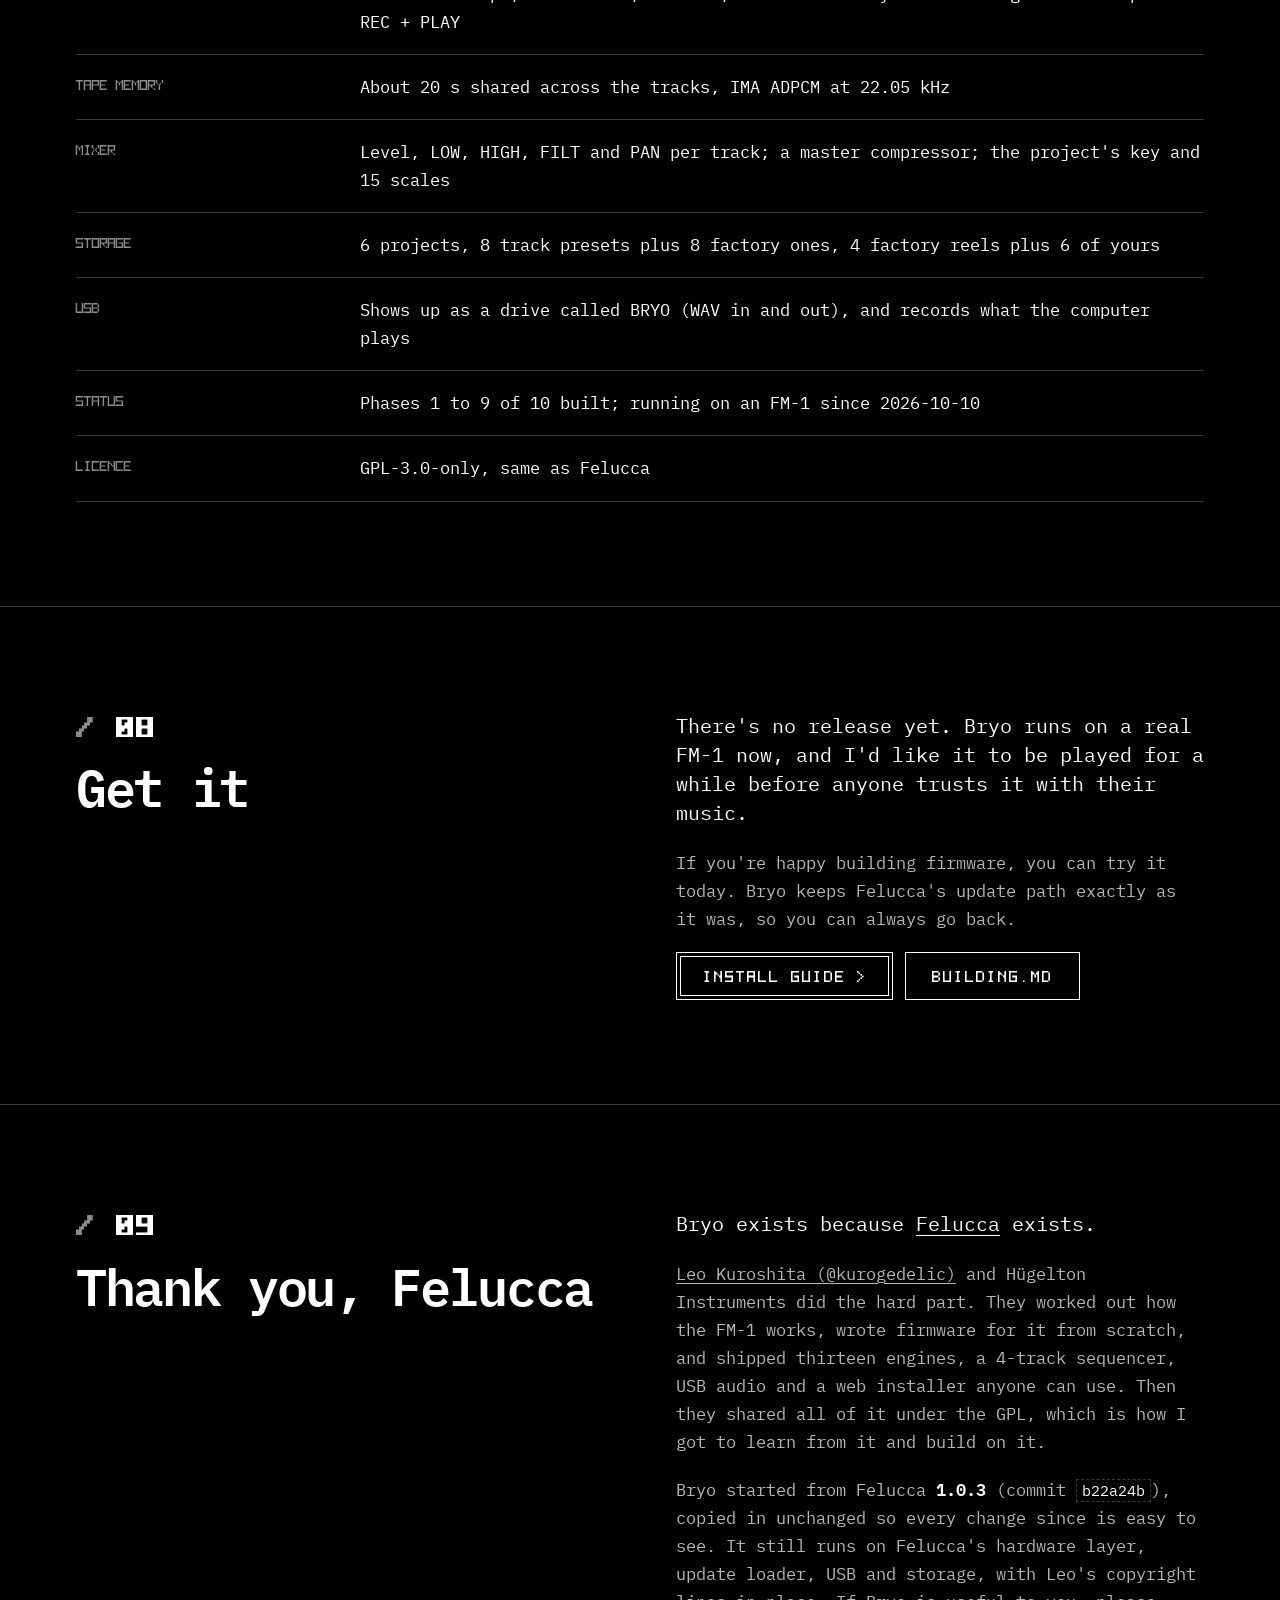
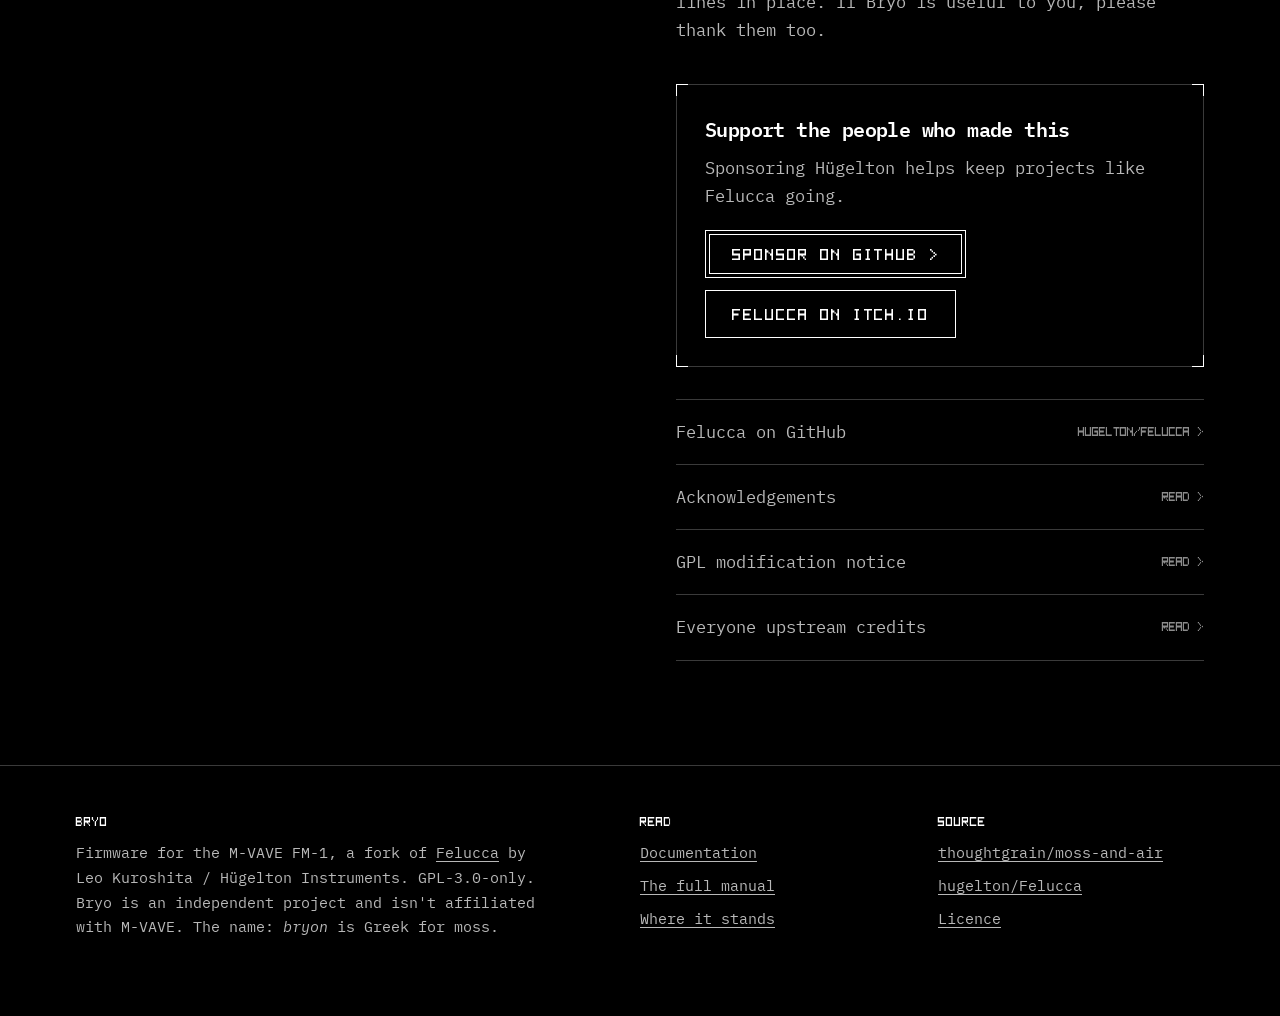
==== commit 7dd82a87: "Bryo: the walkthrough in one view "Watch your hands" read oddly: the step list ran down beside the p" ====
--- a/site/index.html
+++ b/site/index.html
@@ -133,14 +133,13 @@
             <div class="tour__panel" data-tour-panel>
               <img src="img/panel.svg" width="960" height="540" alt="The FM-1's panel, labelled for Bryo.">
             </div>
-            <div class="tour__side">
-              <figure class="screen tour__screen">
-                <img class="pixelated" src="img/tape.png" width="480" height="480" alt="The TAPE page" data-tour-screen>
-                <figcaption class="px" data-tour-label>Home / Tape</figcaption>
-              </figure>
-              <ol class="tour__steps" data-tour-steps>
-                <li aria-current="step"><button type="button">Press HOME. You're on the track's source, here the TAPE page.</button></li>
-              </ol>
+            <figure class="screen tour__screen">
+              <img class="pixelated" src="img/tape.png" width="480" height="480" alt="The TAPE page" data-tour-screen>
+              <figcaption class="px" data-tour-label>Home / Tape</figcaption>
+            </figure>
+            <div class="tour__caption">
+              <div class="tour__progress" role="group" aria-label="Steps" data-tour-progress></div>
+              <p class="tour__say" data-tour-say>Press HOME. You're on the track's source, here the TAPE page.</p>
               <div class="tour__controls">
                 <button class="btn" type="button" data-tour-prev aria-label="Previous step">&lt;</button>
                 <button class="btn" type="button" data-tour-play aria-pressed="false">Pause</button>
--- a/site/css/style.css
+++ b/site/css/style.css
@@ -969,13 +969,15 @@
   }
 }
 
-/* ---------- the walkthrough: the panel, its screen and the steps ---------- */
+/* ---------- the walkthrough: the panel, its screen and one caption ----------
+ * Everything you need to follow a step sits in one view: the panel (what the hands do), the screen (what Bryo
+ * shows) and a single caption bar (what to do, where you are, and the buttons). Desktop: panel and screen side by
+ * side, the caption under both. Phone: panel, caption, screen, so the step's words sit right under its hands. */
 
 .tour { margin-top: 40px; }
 
 .tour__routines {
   display: flex;
-  flex-wrap: wrap;
   gap: 8px;
   margin-bottom: 24px;
 }
@@ -987,17 +989,20 @@
 
 .tour__stage {
   display: grid;
-  gap: 24px;
-}
-@media (min-width: 1000px) {
-  .tour__stage { grid-template-columns: minmax(0, 1fr) 300px; align-items: start; gap: 40px; }
-}
-
-.tour__panel {
-  position: relative;
-  padding: 8px;
-  border: 1px solid var(--line);
-}
+  grid-template-areas: "panel" "caption" "screen";
+  gap: 16px;
+}
+@media (min-width: 720px) {
+  .tour__stage {
+    grid-template-columns: minmax(0, 1fr) clamp(220px, 26vw, 330px);
+    grid-template-areas: "panel screen" "caption caption";
+    align-items: center;
+    gap: 24px 32px;
+  }
+}
+
+/* the drawing has its own frame, so no second border here */
+.tour__panel { grid-area: panel; }
 .tour__panel svg,
 .tour__panel img { display: block; width: 100%; height: auto; }
 
@@ -1007,8 +1012,7 @@
   transform-box: view-box;
   transition: transform 900ms cubic-bezier(0.3, 0.7, 0.3, 1), fill 120ms linear;
 }
-.tour__panel .no-anim .ptr,
-.tour__panel.no-anim .ptr { transition: none; }
+.tour__panel .no-anim .ptr { transition: none; }
 /* pressed: a flash of orange, the screen's colour for something happening now */
 .tour__panel .ctl.is-press .hit { stroke: var(--orange); stroke-width: 4; }
 /* held: stays lit, with a faint fill so it reads differently from a press */
@@ -1017,63 +1021,63 @@
 .tour__panel .ctl.is-turn .hit { stroke: var(--orange); stroke-width: 3; }
 .tour__panel .ctl.is-turn .ptr { fill: var(--orange); }
 
-.tour__side { display: grid; gap: 20px; align-content: start; }
-
-.tour__screen { width: 100%; }
-
-.tour__steps {
-  list-style: none;
-  margin: 0;
-  padding: 0;
-  counter-reset: tour;
-  border-top: 1px solid var(--line);
-}
-.tour__steps li {
-  counter-increment: tour;
-  border-bottom: 1px solid var(--line);
-}
-.tour__steps button {
-  display: grid;
-  grid-template-columns: 2.25em 1fr;
-  gap: 4px;
-  width: 100%;
-  padding: 12px 12px 12px 0;
-  border: 0;
-  border-left: 3px solid transparent;
+.tour__screen { grid-area: screen; width: 100%; }
+
+.tour__caption {
+  grid-area: caption;
+  display: grid;
+  grid-template-columns: minmax(0, 1fr);
+  gap: 14px;
+  padding: 16px 0 0;
+  border-top: 1px solid var(--line-strong);
+}
+@media (min-width: 720px) {
+  .tour__caption {
+    grid-template-columns: minmax(0, 1fr) auto;
+    grid-template-areas: "progress progress" "say controls";
+    align-items: center;
+    gap: 14px 32px;
+  }
+  .tour__progress { grid-area: progress; }
+  .tour__say { grid-area: say; }
+  .tour__controls { grid-area: controls; }
+}
+
+.tour__progress { display: flex; flex-wrap: wrap; gap: 6px; }
+.tour__dot {
+  min-width: 36px;
+  min-height: 36px;
+  padding: 0 8px;
+  border: 1px solid var(--line);
   background: none;
-  color: var(--ink-soft);
-  font: inherit;
-  font-size: 0.875rem;
-  line-height: 1.5;
-  text-align: left;
-  cursor: pointer;
-}
-.tour__steps button::before {
-  content: counter(tour, decimal-leading-zero);
-  padding-left: 10px;
+  color: var(--ink-faint);
   font-family: var(--font-pixel);
   font-size: 0.75rem;
-  line-height: 1.9;
-  color: var(--ink-faint);
-}
-.tour__steps button:hover { color: var(--ink); }
-.tour__steps li[aria-current="step"] button {
+  line-height: 1;
+  cursor: pointer;
+}
+.tour__dot:hover { color: var(--ink); border-color: var(--ink-soft); }
+.tour__dot[aria-current="step"] { color: var(--orange); border-color: var(--orange); }
+
+/* the step's words: fixed to three lines' height so the buttons don't jump as the text changes */
+.tour__say {
+  margin: 0;
+  min-height: calc(3 * 1.55em);
   color: var(--ink);
-  border-left-color: var(--orange);
-}
-.tour__steps li[aria-current="step"] button::before { color: var(--orange); }
-.tour__steps button:focus-visible { outline-offset: -3px; }
+  font-size: 1rem;
+  line-height: 1.55;
+}
 
 .tour__controls { display: flex; gap: 8px; }
 .tour__controls .btn { min-width: 48px; }
-.tour__controls [data-tour-play] { flex: 1; }
+.tour__controls [data-tour-play] { min-width: 112px; }
 
 @media (max-width: 719px) {
   .tour__screen { width: 65%; margin-inline: auto; }
-  .tour__panel { padding: 4px; }
-}
-@media (max-width: 479px) {
-  /* the five routines in an even grid (three, then two), so the buttons line up */
-  .tour__routines { display: grid; grid-template-columns: repeat(3, minmax(0, 1fr)); gap: 6px; }
-  .tour__routine { padding: 10px 4px; font-size: 0.75rem; }
-}
+  .tour__controls [data-tour-play] { flex: 1; }
+  .tour__say { min-height: calc(4 * 1.55em); font-size: 0.9375rem; }
+  /* five routines in one row that scrolls sideways, rather than a ragged 3 + 2 */
+  .tour__routines { overflow-x: auto; scrollbar-width: thin; padding-bottom: 4px; }
+  .tour__routine { flex: 0 0 auto; padding: 10px 14px; font-size: 0.75rem; }
+}
+
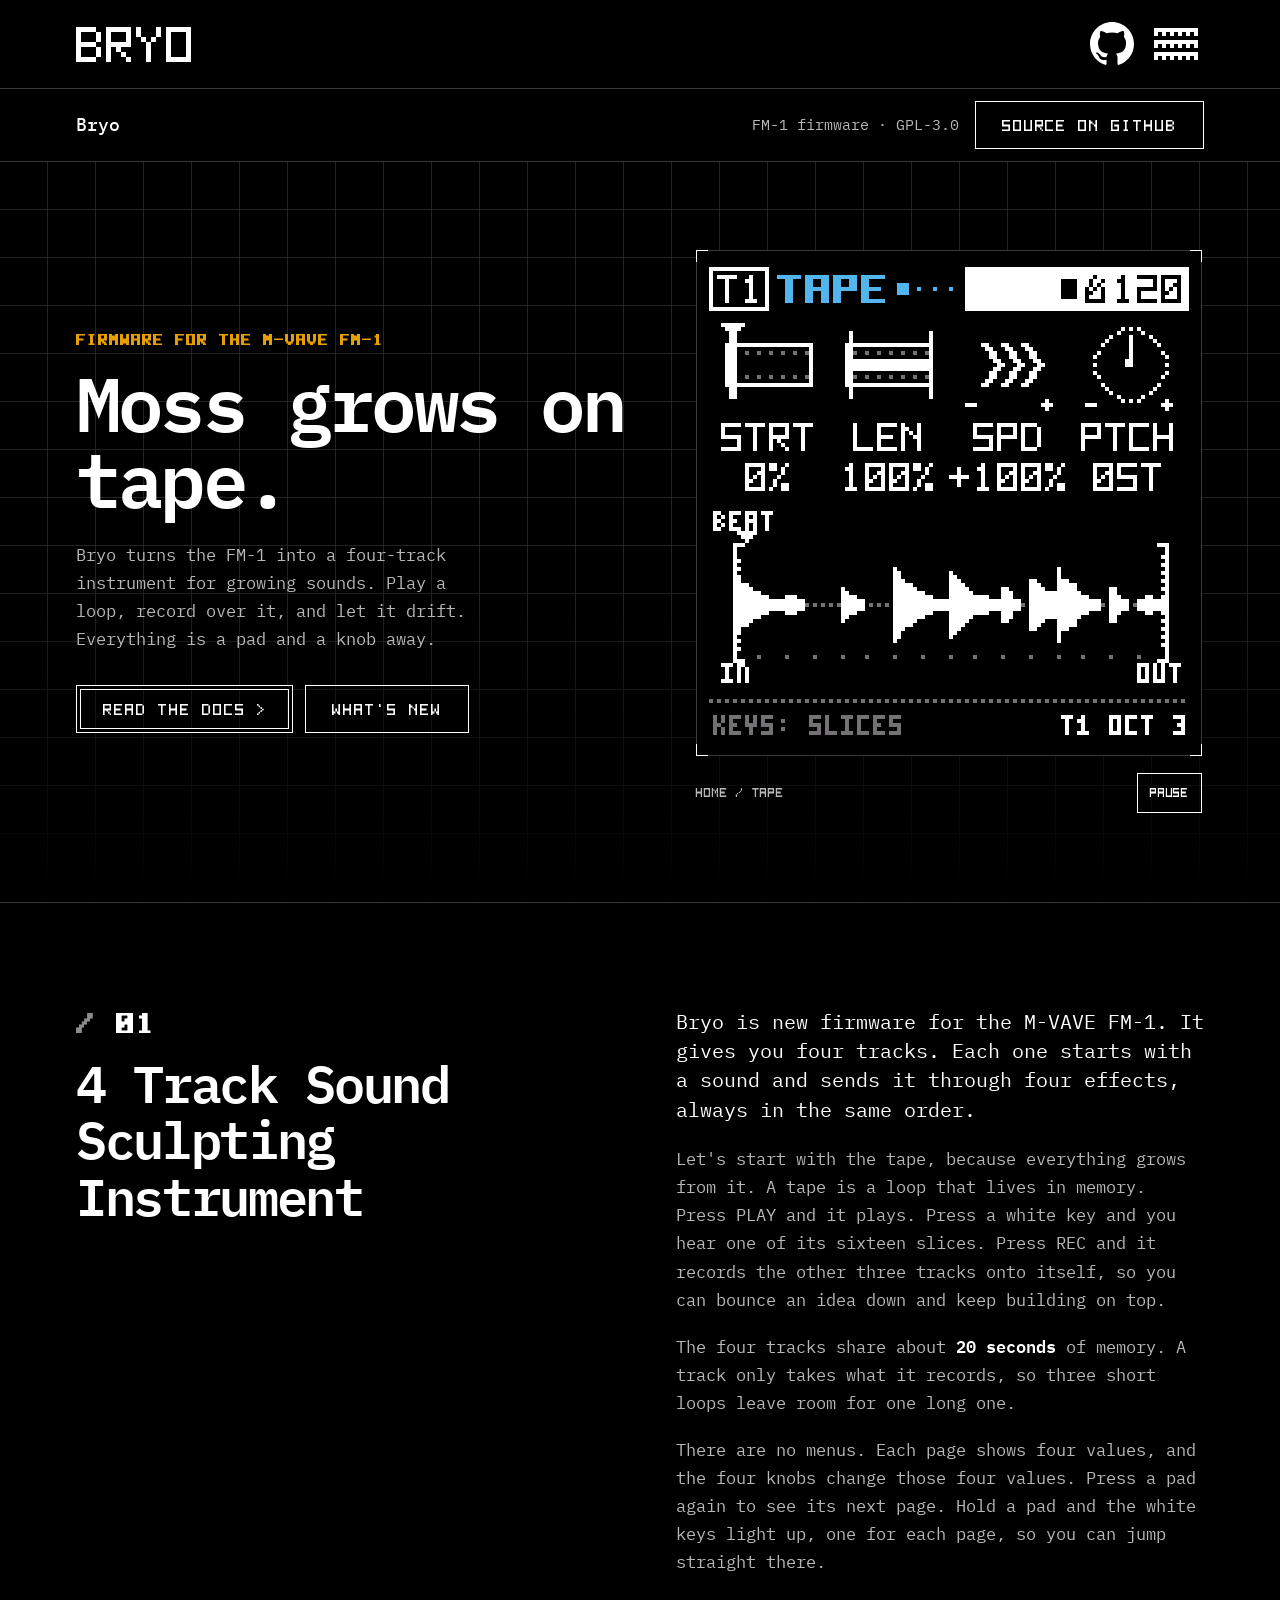
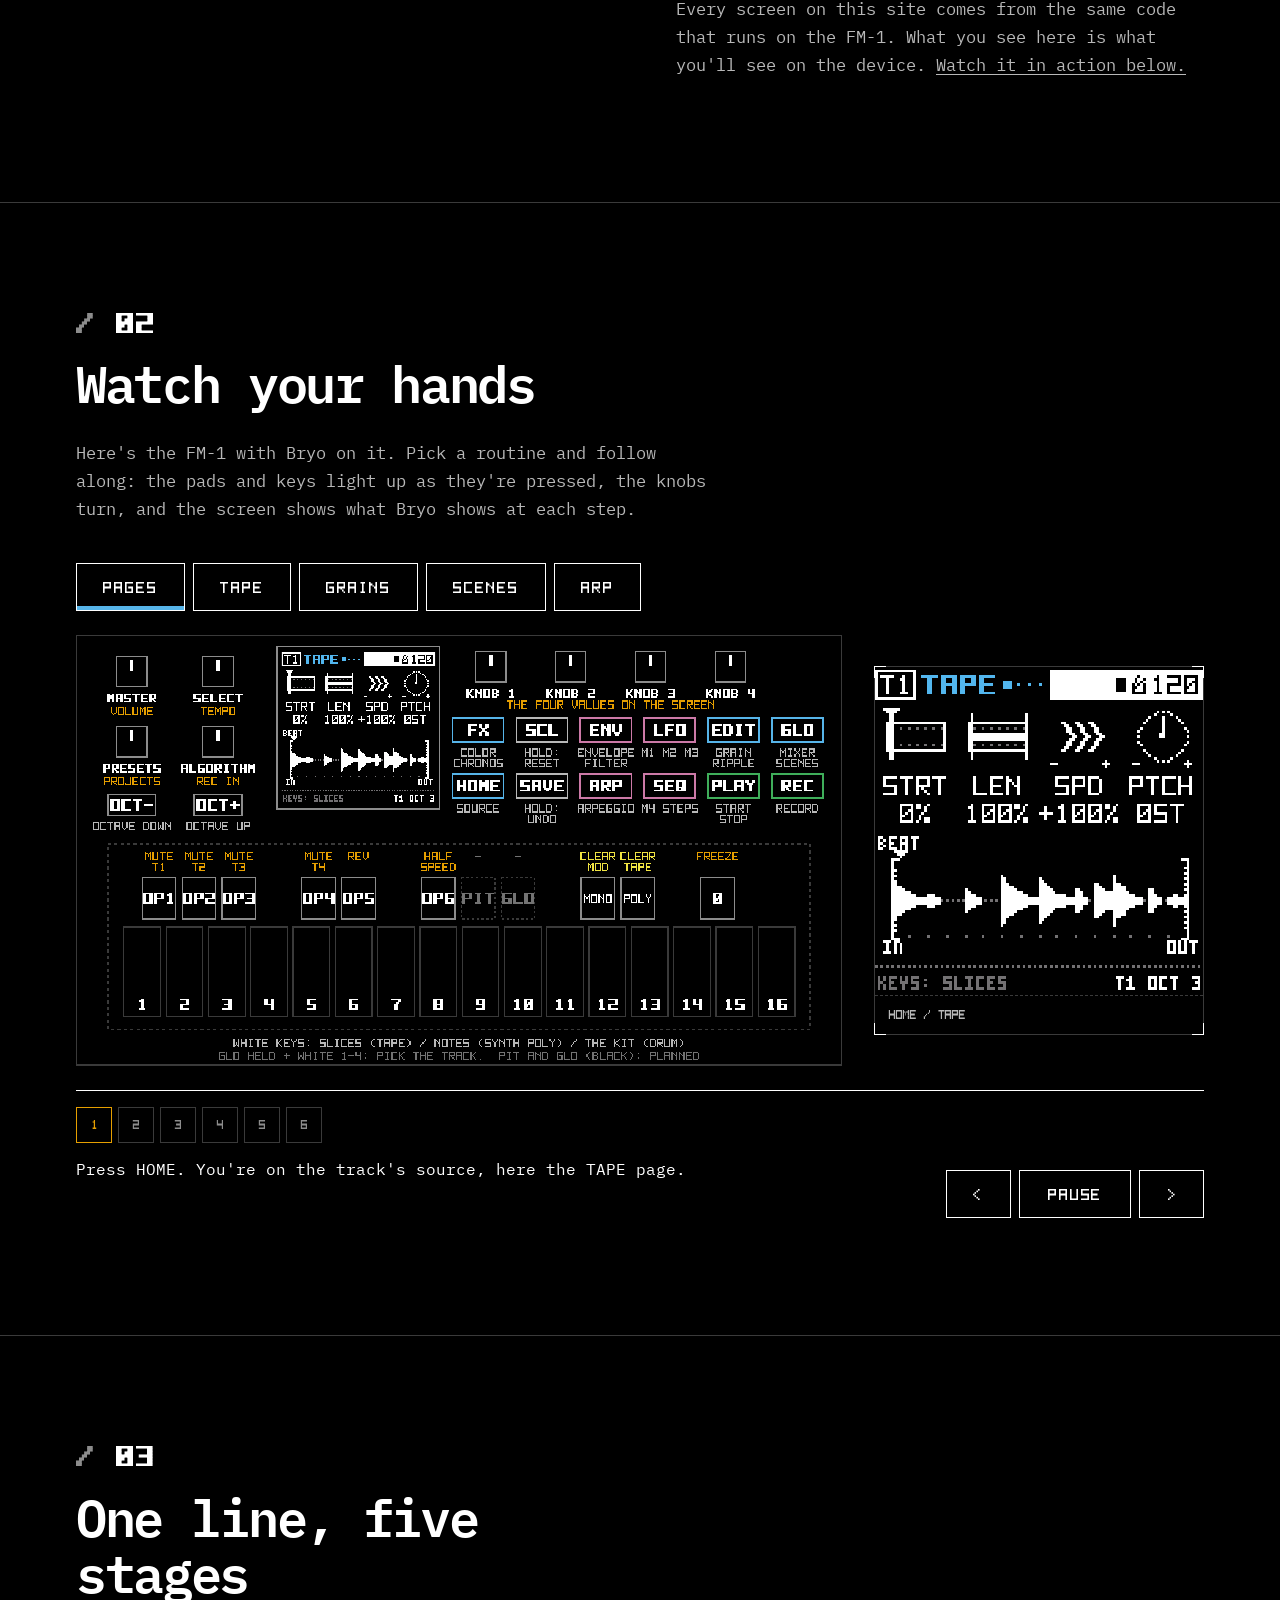
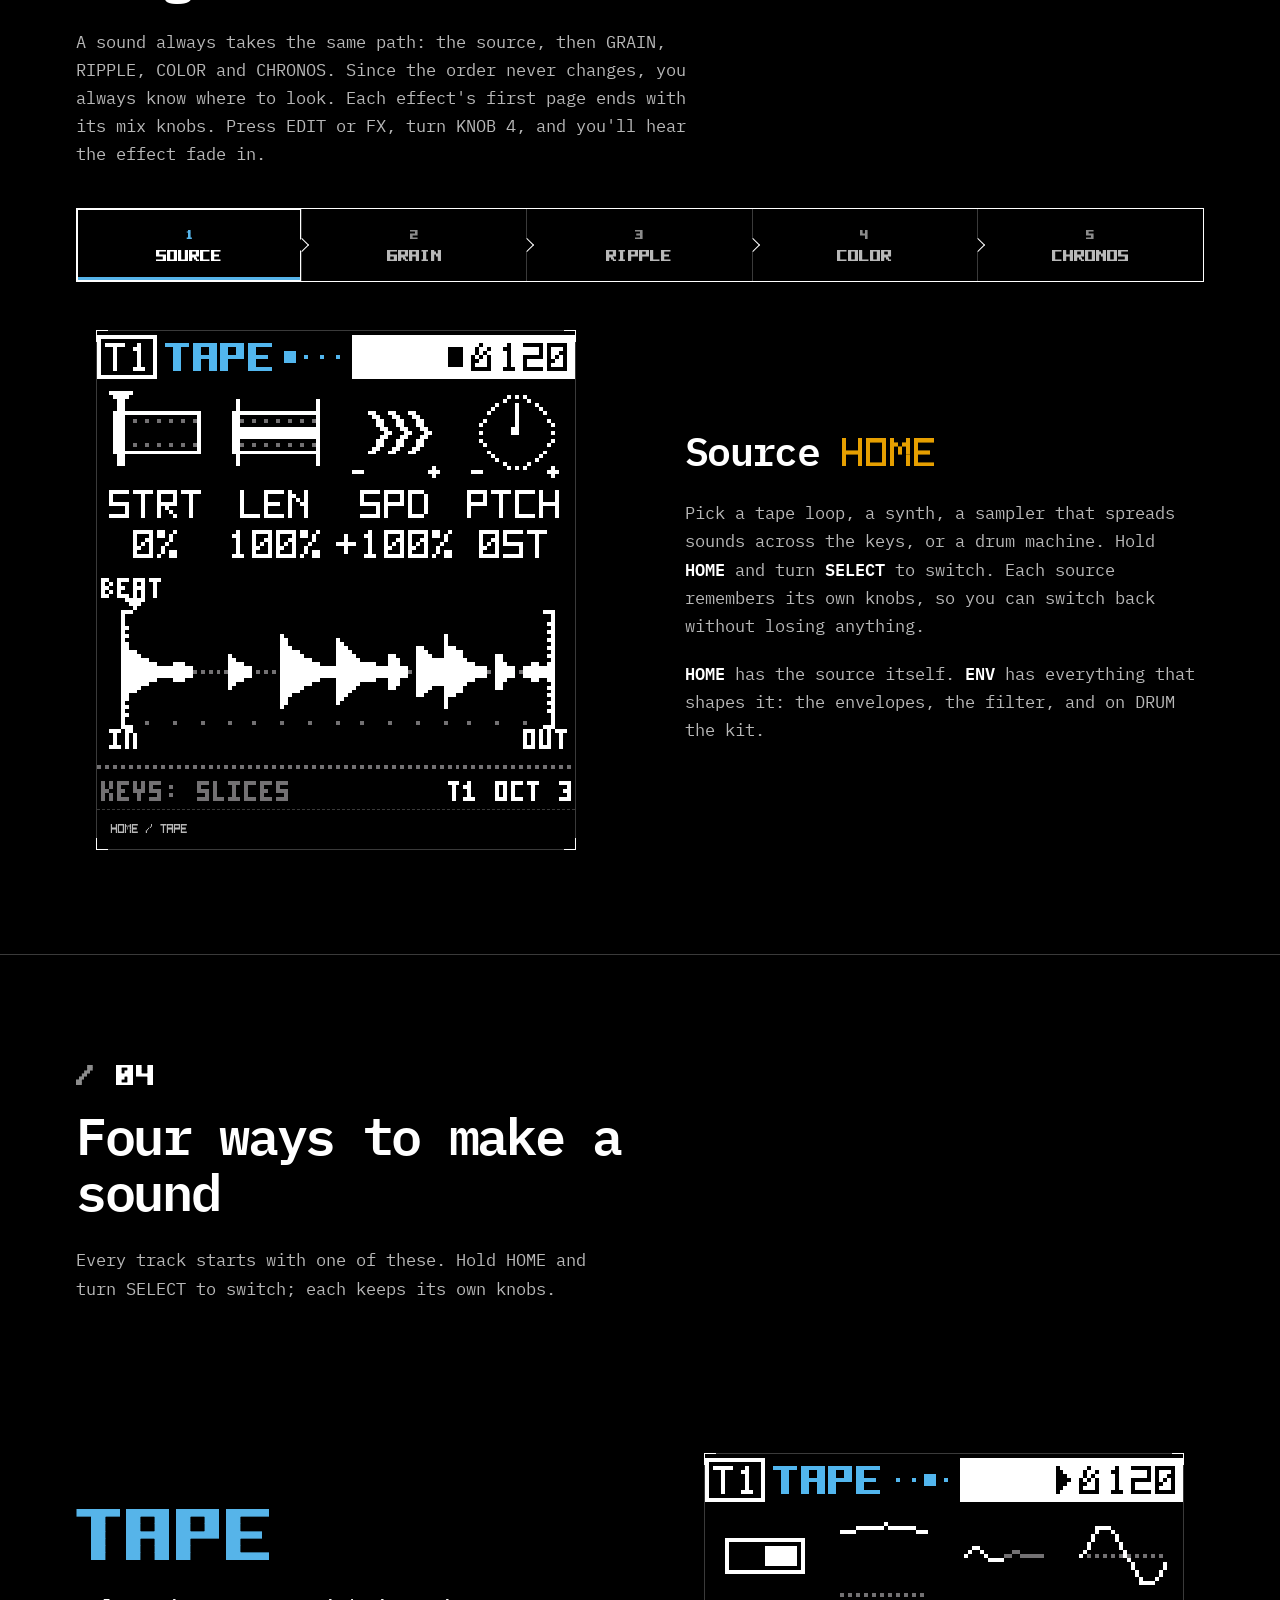
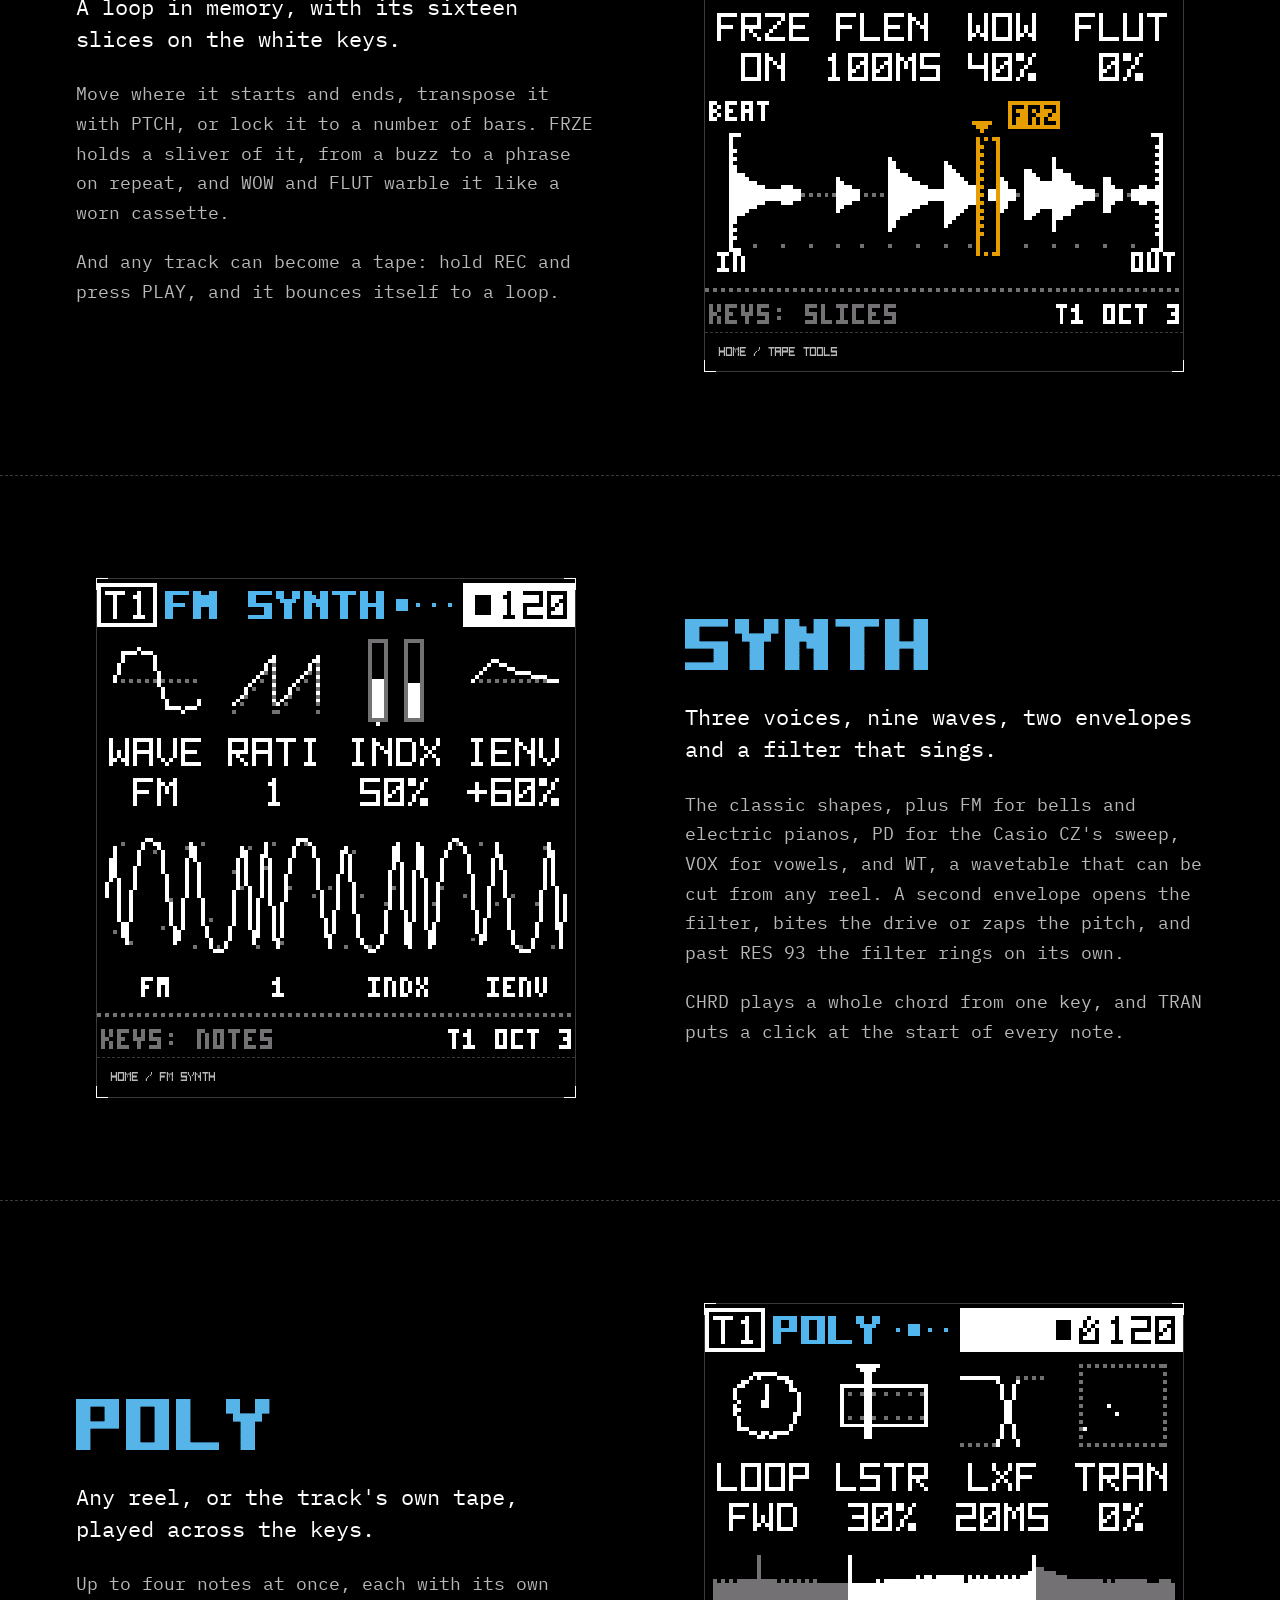
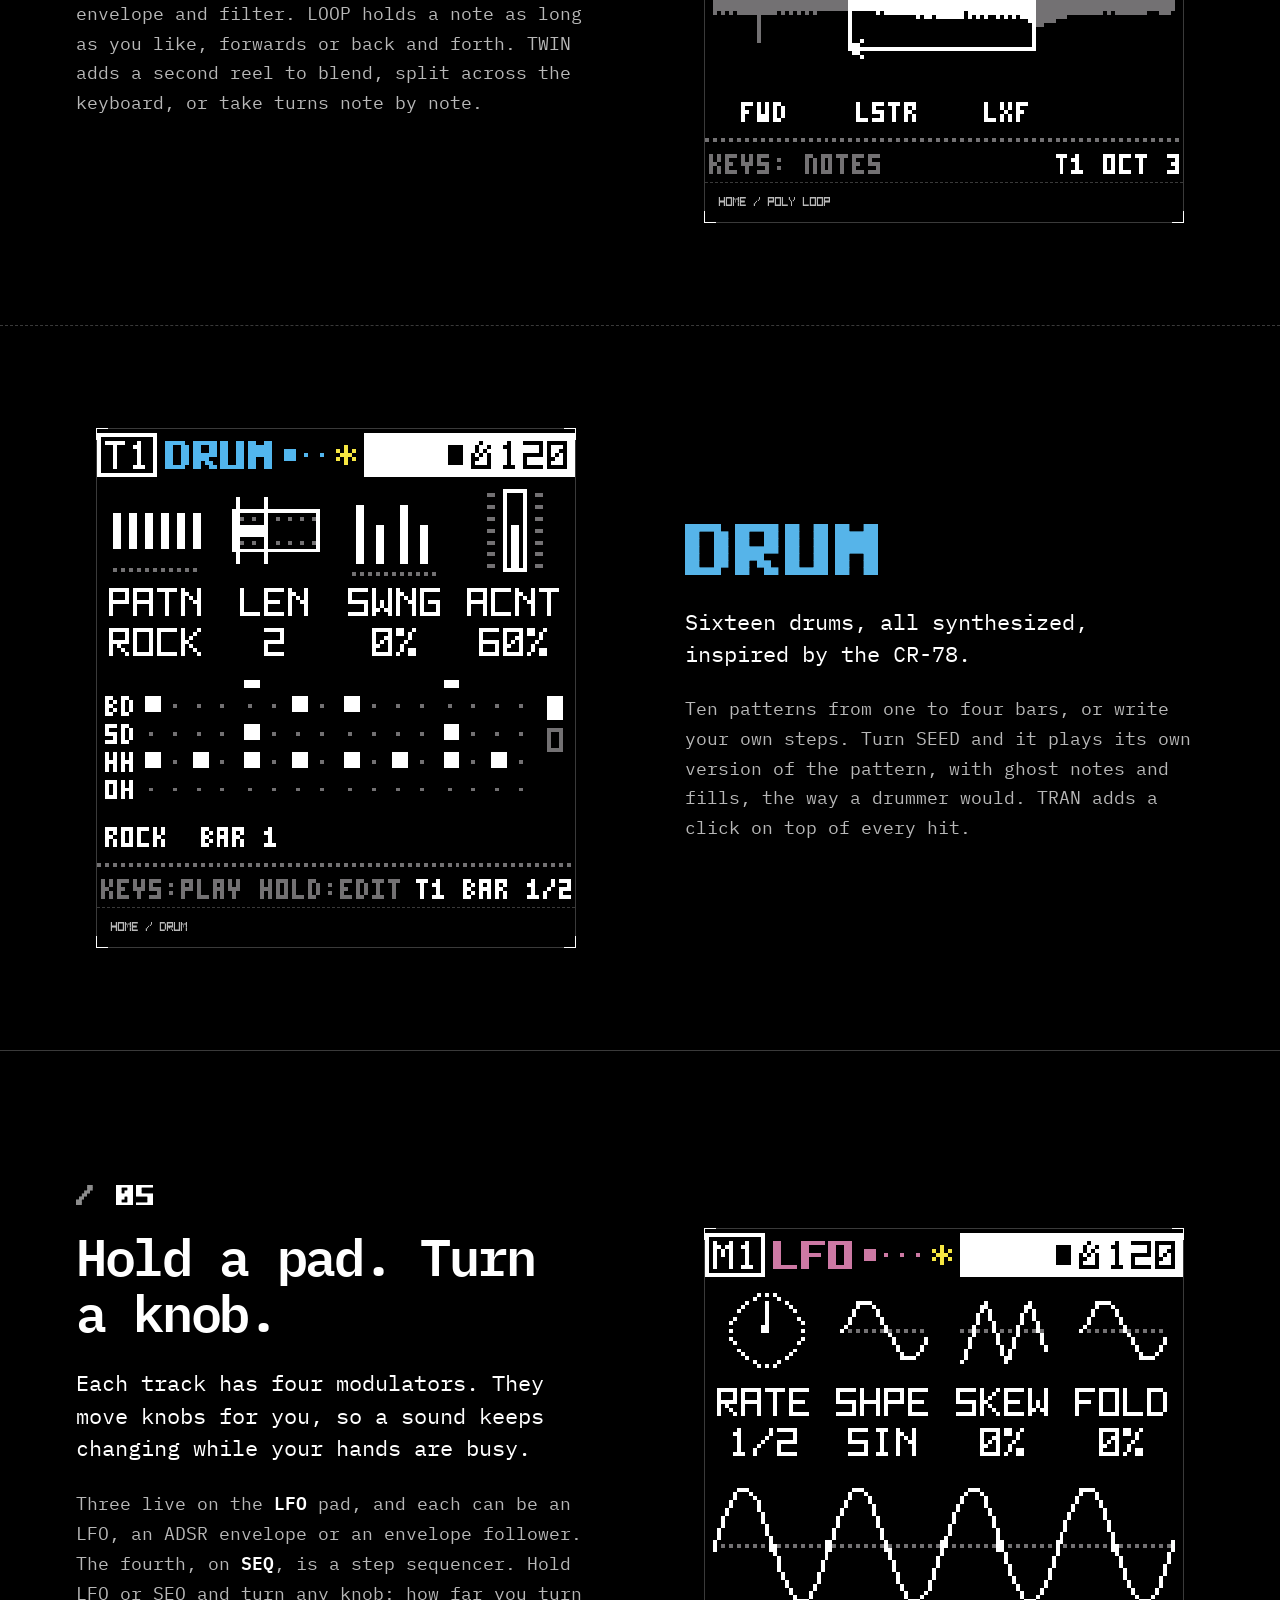
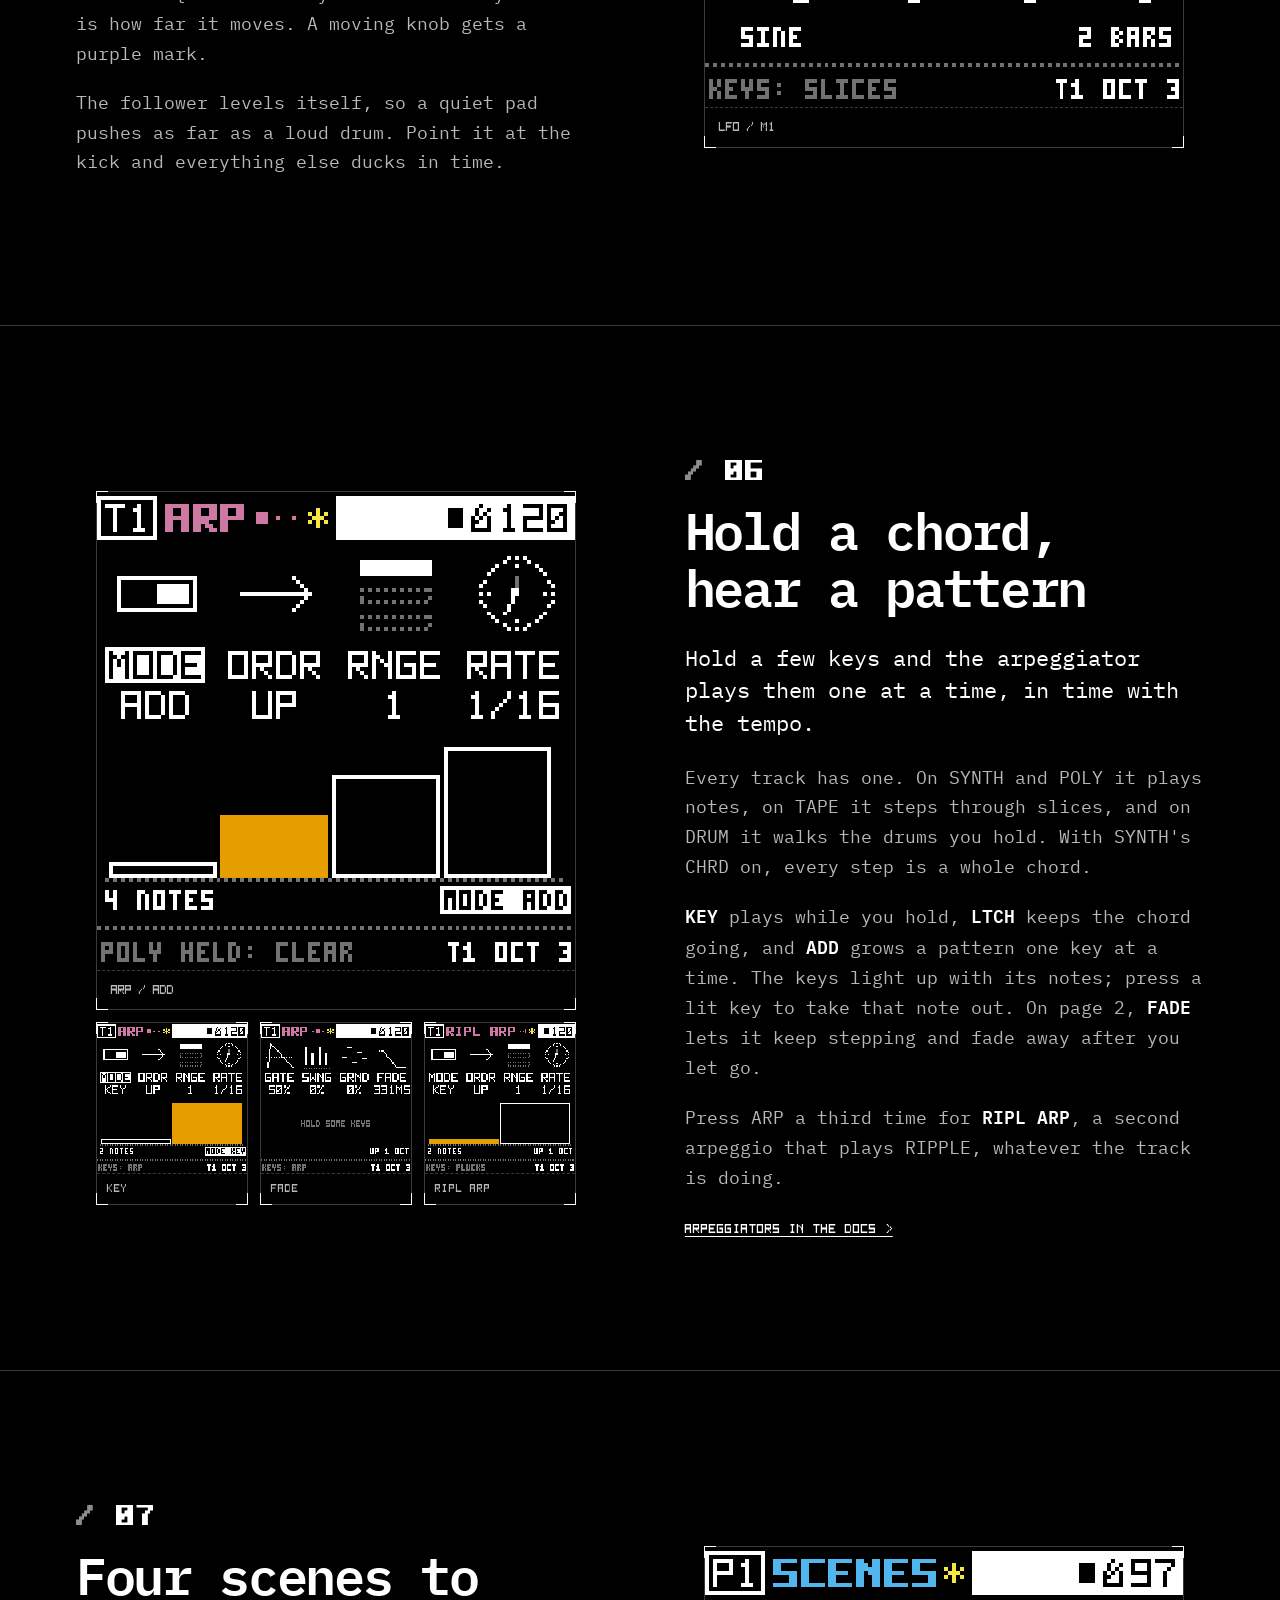
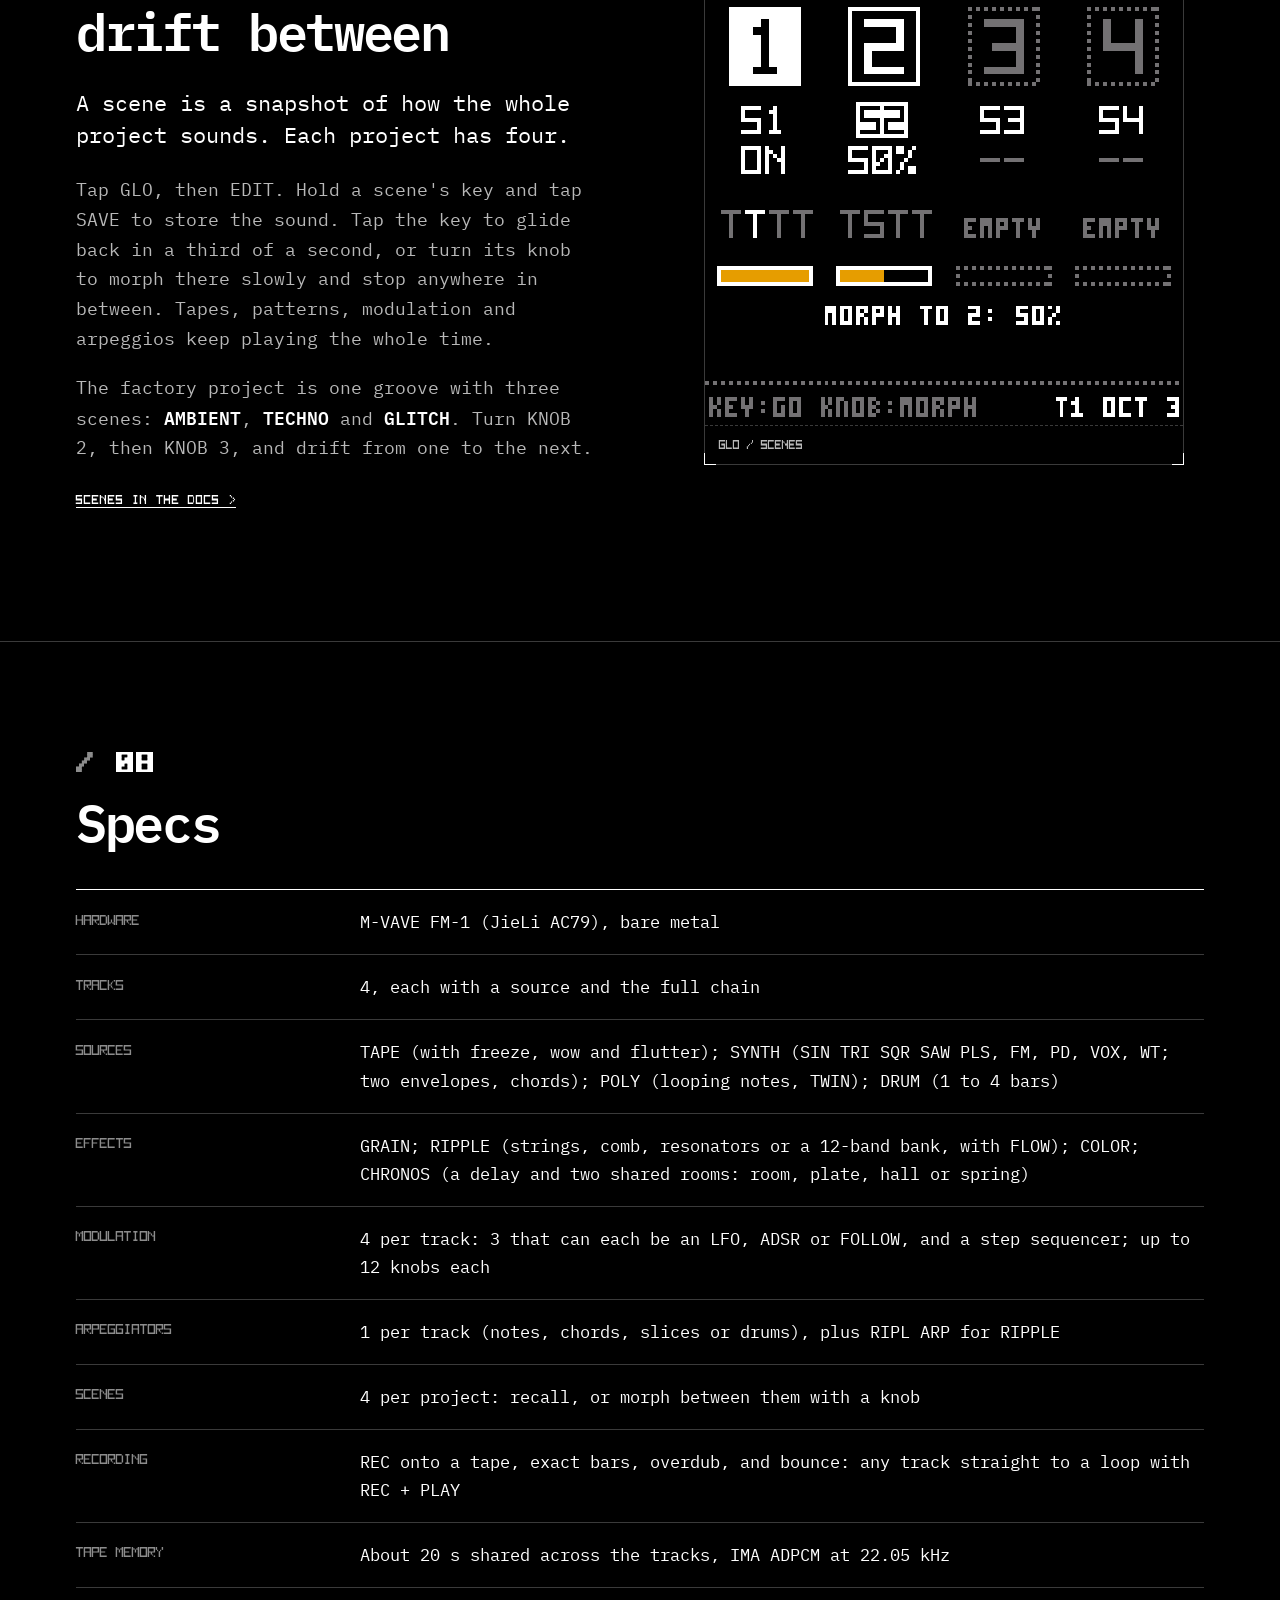
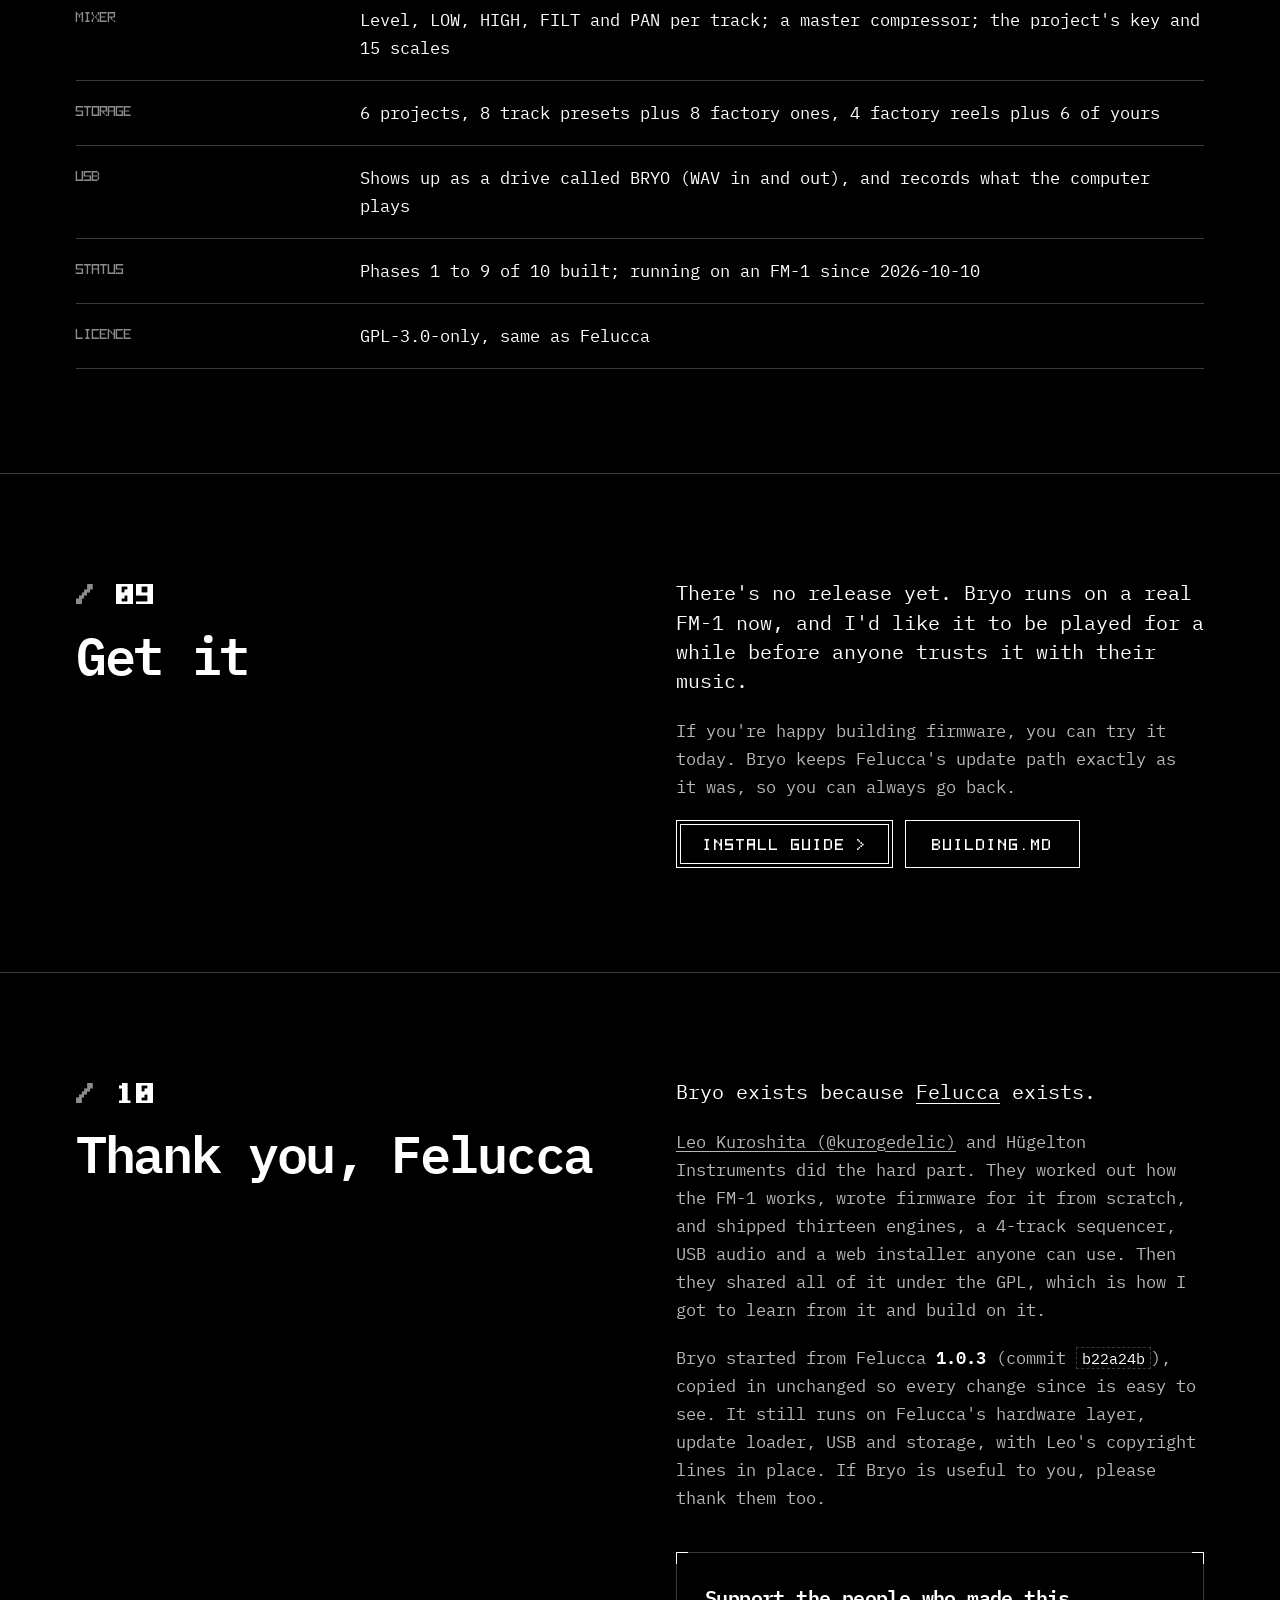
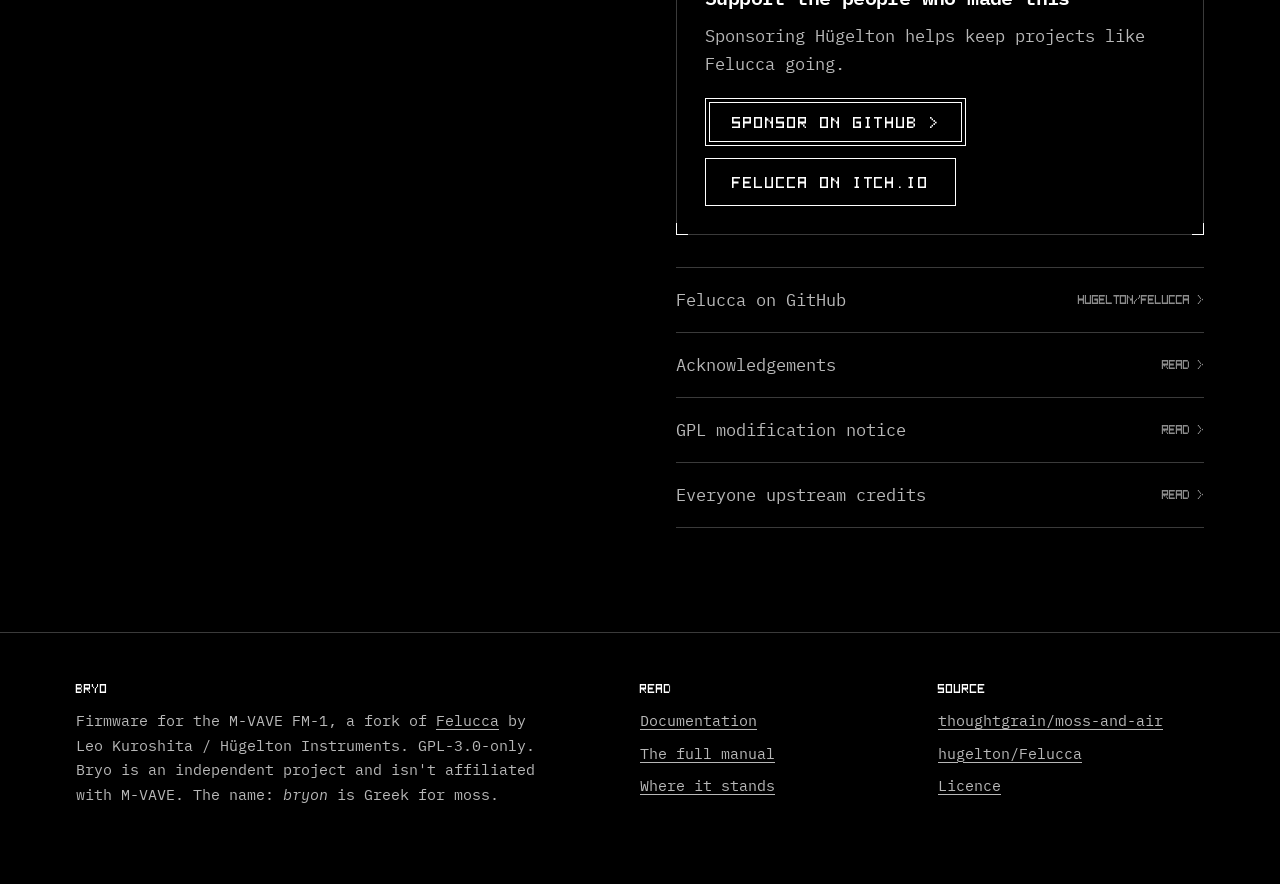
==== commit 064e3455: "Bryo: the homepage in Elektron-style bands The homepage read as a patchwork: a grid of small source " ====
--- a/site/index.html
+++ b/site/index.html
@@ -50,11 +50,12 @@
           <li><a href="./#tour"><span>02</span>Watch your hands</a></li>
           <li><a href="./#chain"><span>03</span>The chain</a></li>
           <li><a href="./#sources"><span>04</span>Sources</a></li>
-          <li><a href="./#arps"><span>05</span>Arpeggiators</a></li>
-          <li><a href="./#scenes"><span>06</span>Scenes</a></li>
-          <li><a href="./#specs"><span>07</span>Specs</a></li>
-          <li><a href="./#get"><span>08</span>Get it</a></li>
-          <li><a href="./#thanks"><span>09</span>Thanks, Felucca</a></li>
+          <li><a href="./#mod"><span>05</span>Modulation</a></li>
+          <li><a href="./#arps"><span>06</span>Arpeggiators</a></li>
+          <li><a href="./#scenes"><span>07</span>Scenes</a></li>
+          <li><a href="./#specs"><span>08</span>Specs</a></li>
+          <li><a href="./#get"><span>09</span>Get it</a></li>
+          <li><a href="./#thanks"><span>10</span>Thanks, Felucca</a></li>
           <li><a href="docs.html"><span>//</span>Documentation</a></li>
           <li><a href="https://github.com/thoughtgrain/moss-and-air"><span>&gt;&gt;</span>GitHub</a></li>
         </ul>
@@ -232,117 +233,114 @@
       </div>
     </section>
 
-    <section class="section" id="sources" aria-labelledby="sources-title">
+    <section class="section band-group" id="sources" aria-labelledby="sources-title">
       <div class="wrap">
         <span class="section__num px"><span class="slash" aria-hidden="true">/</span> 04</span>
         <h2 class="section__title" id="sources-title">Four ways to make a sound</h2>
-        <div class="cards">
-          <article class="card">
-            <img class="pixelated" src="img/tape.png" width="480" height="480" alt="TAPE page" loading="lazy">
-            <div class="card__body">
-              <h3 class="px">Tape</h3>
-              <p>A loop in memory with sixteen slices on the keys. Move where it starts and ends, transpose it, lock it to the tempo, freeze a sliver of it, or let it warble like a worn cassette.</p>
-            </div>
-          </article>
-          <article class="card">
-            <img class="pixelated" src="img/synth_fm.png" width="480" height="480" alt="SYNTH as an FM synth" loading="lazy">
-            <div class="card__body">
-              <h3 class="px">Synth</h3>
-              <p>Three voices and nine waves: the classics, FM, PD (the Casio CZ's sweep), VOX and WT. A second envelope can open the filter, bite the drive or zap the pitch, and the filter sings on its own past RES 93. CHRD plays a whole chord from one key.</p>
-            </div>
-          </article>
-          <article class="card">
-            <img class="pixelated" src="img/poly_twin.png" width="480" height="480" alt="POLY with TWIN mixing two reels" loading="lazy">
-            <div class="card__body">
-              <h3 class="px">Poly</h3>
-              <p>Plays any reel, or the track's own tape, across the keys. LOOP holds a note as long as you like, and TWIN adds a second reel to blend, split across the keyboard, or take turns note by note.</p>
-            </div>
-          </article>
-          <article class="card">
-            <img class="pixelated" src="img/drum.png" width="480" height="480" alt="DRUM page" loading="lazy">
-            <div class="card__body">
-              <h3 class="px">Drum</h3>
-              <p>Sixteen drums, all synthesized, inspired by the CR-78. Ten patterns from one to four bars, and SEED plays them with small changes, the way a drummer would. TRAN adds a click to every hit.</p>
-            </div>
-          </article>
-        </div>
-      </div>
-    </section>
-
-    <section class="section" aria-labelledby="mod-title">
-      <div class="wrap split">
-        <figure class="screen">
-          <img class="pixelated" src="img/mod1.png" width="480" height="480" alt="An LFO modulator page drawing its waveform" loading="lazy">
-          <figcaption class="px">LFO / M1</figcaption>
-        </figure>
-        <div class="prose">
+        <p class="band-group__lede">Every track starts with one of these. Hold HOME and turn SELECT to switch; each keeps its own knobs.</p>
+      </div>
+
+      <article class="band band--flip" aria-labelledby="src-tape">
+        <div class="wrap band__grid">
+          <figure class="screen band__media"><img class="pixelated" src="img/tape_frze.png" width="480" height="480" alt="TAPE's tools: FRZE on, the frozen window framed in orange" loading="lazy"><figcaption class="px">Home / Tape tools</figcaption></figure>
+          <div class="band__text">
+            <h3 class="band__title px" id="src-tape">Tape</h3>
+            <p class="lead">A loop in memory, with its sixteen slices on the white keys.</p>
+            <p>Move where it starts and ends, transpose it with PTCH, or lock it to a number of bars. FRZE holds a sliver of it, from a buzz to a phrase on repeat, and WOW and FLUT warble it like a worn cassette.</p>
+            <p>And any track can become a tape: hold REC and press PLAY, and it bounces itself to a loop.</p>
+          </div>
+        </div>
+      </article>
+
+      <article class="band" aria-labelledby="src-synth">
+        <div class="wrap band__grid">
+          <figure class="screen band__media"><img class="pixelated" src="img/synth_fm.png" width="480" height="480" alt="SYNTH as a two-operator FM synth" loading="lazy"><figcaption class="px">Home / FM Synth</figcaption></figure>
+          <div class="band__text">
+            <h3 class="band__title px" id="src-synth">Synth</h3>
+            <p class="lead">Three voices, nine waves, two envelopes and a filter that sings.</p>
+            <p>The classic shapes, plus FM for bells and electric pianos, PD for the Casio CZ's sweep, VOX for vowels, and WT, a wavetable that can be cut from any reel. A second envelope opens the filter, bites the drive or zaps the pitch, and past RES 93 the filter rings on its own.</p>
+            <p>CHRD plays a whole chord from one key, and TRAN puts a click at the start of every note.</p>
+          </div>
+        </div>
+      </article>
+
+      <article class="band band--flip" aria-labelledby="src-poly">
+        <div class="wrap band__grid">
+          <figure class="screen band__media"><img class="pixelated" src="img/poly_loop.png" width="480" height="480" alt="POLY LOOP: FWD, the loop LSTR to END marked" loading="lazy"><figcaption class="px">Home / Poly loop</figcaption></figure>
+          <div class="band__text">
+            <h3 class="band__title px" id="src-poly">Poly</h3>
+            <p class="lead">Any reel, or the track's own tape, played across the keys.</p>
+            <p>Up to four notes at once, each with its own envelope and filter. LOOP holds a note as long as you like, forwards or back and forth. TWIN adds a second reel to blend, split across the keyboard, or take turns note by note.</p>
+          </div>
+        </div>
+      </article>
+
+      <article class="band" aria-labelledby="src-drum">
+        <div class="wrap band__grid">
+          <figure class="screen band__media"><img class="pixelated" src="img/drum.png" width="480" height="480" alt="DRUM: the pattern page" loading="lazy"><figcaption class="px">Home / Drum</figcaption></figure>
+          <div class="band__text">
+            <h3 class="band__title px" id="src-drum">Drum</h3>
+            <p class="lead">Sixteen drums, all synthesized, inspired by the CR-78.</p>
+            <p>Ten patterns from one to four bars, or write your own steps. Turn SEED and it plays its own version of the pattern, with ghost notes and fills, the way a drummer would. TRAN adds a click on top of every hit.</p>
+          </div>
+        </div>
+      </article>
+    </section>
+
+    <section class="section band band--flip" id="mod" aria-labelledby="mod-title">
+      <div class="wrap band__grid">
+        <figure class="screen band__media"><img class="pixelated" src="img/mod1.png" width="480" height="480" alt="An LFO modulator page drawing its waveform" loading="lazy"><figcaption class="px">LFO / M1</figcaption></figure>
+        <div class="band__text">
+          <span class="section__num px"><span class="slash" aria-hidden="true">/</span> 05</span>
           <h2 class="section__title" id="mod-title">Hold a pad. Turn a knob.</h2>
           <p class="lead">Each track has four modulators. They move knobs for you, so a sound keeps changing while your hands are busy.</p>
-          <p>Three of them live on the <strong>LFO</strong> pad, and each can be an LFO, an ADSR envelope or an envelope follower. The fourth, on <strong>SEQ</strong>, is a step sequencer.</p>
-          <p>To make a knob move, hold LFO or SEQ and turn that knob. How far you turn sets how far it moves, from &minus;100 to 100&nbsp;%. Each modulator can move up to twelve knobs, and while you hold its pad the screen counts them for you. A knob that's moving gets a purple mark, so you can see what's alive at a glance.</p>
-          <p>The envelope follower levels itself: a quiet pad pushes its knobs as far as a loud drum does. Point it at the kick and everything else can duck in time.</p>
-        </div>
-      </div>
-    </section>
-
-    <section class="section" id="arps" aria-labelledby="arps-title">
-      <div class="wrap split">
-        <div>
-          <span class="section__num px"><span class="slash" aria-hidden="true">/</span> 05</span>
+          <p>Three live on the <strong>LFO</strong> pad, and each can be an LFO, an ADSR envelope or an envelope follower. The fourth, on <strong>SEQ</strong>, is a step sequencer. Hold LFO or SEQ and turn any knob: how far you turn is how far it moves. A moving knob gets a purple mark.</p>
+          <p>The follower levels itself, so a quiet pad pushes as far as a loud drum. Point it at the kick and everything else ducks in time.</p>
+        </div>
+      </div>
+    </section>
+
+    <section class="section band" id="arps" aria-labelledby="arps-title">
+      <div class="wrap band__grid">
+        <div class="band__media">
+          <figure class="screen"><img class="pixelated" src="img/arp_add.png" width="480" height="480" alt="ARP in ADD mode with four notes piled up" loading="lazy"><figcaption class="px">ARP / Add</figcaption></figure>
+          <div class="band__thumbs">
+            <figure class="screen"><img class="pixelated" src="img/arp.png" width="480" height="480" alt="ARP: two notes held, the one playing filled" loading="lazy"><figcaption class="px">Key</figcaption></figure>
+            <figure class="screen"><img class="pixelated" src="img/arp_fade.png" width="480" height="480" alt="ARP page 2: GATE SWNG GRND FADE" loading="lazy"><figcaption class="px">Fade</figcaption></figure>
+            <figure class="screen"><img class="pixelated" src="img/arp_res.png" width="480" height="480" alt="RIPL ARP plucking RIPPLE's strings" loading="lazy"><figcaption class="px">Ripl arp</figcaption></figure>
+          </div>
+        </div>
+        <div class="band__text">
+          <span class="section__num px"><span class="slash" aria-hidden="true">/</span> 06</span>
           <h2 class="section__title" id="arps-title">Hold a chord, hear a pattern</h2>
-          <div class="figure-row figure-row--2">
-            <figure class="screen"><img class="pixelated" src="img/arp.png" width="480" height="480" alt="ARP page: two notes held, the one playing filled" loading="lazy"><figcaption class="px">ARP / KEY</figcaption></figure>
-            <figure class="screen"><img class="pixelated" src="img/arp_add.png" width="480" height="480" alt="ARP in ADD mode with four notes piled up" loading="lazy"><figcaption class="px">ARP / ADD</figcaption></figure>
-            <figure class="screen"><img class="pixelated" src="img/arp_drum.png" width="480" height="480" alt="ARP on a DRUM track walking three drums up and down" loading="lazy"><figcaption class="px">ARP / Drum</figcaption></figure>
-            <figure class="screen"><img class="pixelated" src="img/arp_res.png" width="480" height="480" alt="RIPL ARP: two notes held, the strings plucked in turn" loading="lazy"><figcaption class="px">RIPL ARP</figcaption></figure>
-          </div>
-        </div>
-        <div class="prose">
           <p class="lead">Hold a few keys and the arpeggiator plays them one at a time, in time with the tempo.</p>
-          <p>Every track has one, and it does something a little different on each source. On SYNTH and POLY it plays notes. On TAPE it steps through the slices you hold. On DRUM it walks through the drums you hold: hold kick, snare and hat with UPDN and you get kick, snare, hat, snare, kick. With SYNTH's CHRD on, every step is a whole chord.</p>
-          <dl class="specs specs--compact">
-            <div><dt class="px">Mode</dt><dd><strong>KEY</strong> plays while you hold the keys. <strong>LTCH</strong> keeps the last chord going after you let go. <strong>ADD</strong> keeps every key you press, so a pattern grows one note at a time.</dd></div>
-            <div><dt class="px">Order</dt><dd>Up, down, up and down, random, or the order you pressed them.</dd></div>
-            <div><dt class="px">Range</dt><dd>One to three octaves (for notes; a slice or a drum has no octave).</dd></div>
-            <div><dt class="px">Rate</dt><dd>Quarter notes down to 32nds, with triplets.</dd></div>
-            <div><dt class="px">Page 2</dt><dd>GATE for short or long notes, SWNG to push every other step late, GRND to vary them at random, FADE to let them fade out.</dd></div>
-          </dl>
-          <p>While it plays, the keys light up with its notes, and the one sounding goes dark for its step. Press a lit key to take that note out. On page 2, <strong>FADE</strong> lets the pattern keep stepping after you let go and fade away, and <strong>GRND</strong> varies each note's length so it breathes. To clear everything, hold the black <strong>POLY</strong> key on the ARP page.</p>
-          <h3>A second one, for RIPPLE</h3>
-          <p>Press ARP a third time and you're on <strong>RIPL ARP</strong>. It plays RIPPLE, one note per step, whatever the track itself is playing. With RIPPLE's KEYS on PLCK each step plucks the strings; on TUNE each step retunes RIPPLE, so the track's own sound rings in the pattern. Turn RIPPLE's WET up to hear it. A latched pattern keeps going after you leave the page, so you can set it running and go shape something else.</p>
-          <p>Both follow the transport. STOP quiets them and keeps the notes, and PLAY starts them again from the top. Saving a project keeps the notes too.</p>
-        </div>
-      </div>
-    </section>
-
-    <section class="section" id="scenes" aria-labelledby="scenes-title">
-      <div class="wrap split">
-        <div>
-          <span class="section__num px"><span class="slash" aria-hidden="true">/</span> 06</span>
-          <h2 class="section__title" id="scenes-title">Four scenes to jump or drift between</h2>
-          <div class="figure-row figure-row--2">
-            <figure class="screen"><img class="pixelated" src="img/mixer_scenes.png" width="480" height="480" alt="SCENES: scenes 1 and 2 stored, 2 the current one" loading="lazy"><figcaption class="px">Glo / Scenes</figcaption></figure>
-            <figure class="screen"><img class="pixelated" src="img/mixer_morph.png" width="480" height="480" alt="SCENES: knob 2 halfway to scene 2" loading="lazy"><figcaption class="px">Morphing</figcaption></figure>
-          </div>
-        </div>
-        <div class="prose">
+          <p>Every track has one. On SYNTH and POLY it plays notes, on TAPE it steps through slices, and on DRUM it walks the drums you hold. With SYNTH's CHRD on, every step is a whole chord.</p>
+          <p><strong>KEY</strong> plays while you hold, <strong>LTCH</strong> keeps the chord going, and <strong>ADD</strong> grows a pattern one key at a time. The keys light up with its notes; press a lit key to take that note out. On page 2, <strong>FADE</strong> lets it keep stepping and fade away after you let go.</p>
+          <p>Press ARP a third time for <strong>RIPL ARP</strong>, a second arpeggio that plays RIPPLE, whatever the track is doing.</p>
+          <a class="more-link px" href="docs.html#arps">Arpeggiators in the docs &gt;</a>
+        </div>
+      </div>
+    </section>
+
+    <section class="section band band--flip" id="scenes" aria-labelledby="scenes-title">
+      <div class="wrap band__grid">
+        <div class="band__media">
+          <figure class="screen"><img class="pixelated" src="img/mixer_morph.png" width="480" height="480" alt="SCENES: knob 2 halfway to scene 2" loading="lazy"><figcaption class="px">Glo / Scenes</figcaption></figure>
+        </div>
+        <div class="band__text">
+          <span class="section__num px"><span class="slash" aria-hidden="true">/</span> 07</span>
+          <h2 class="section__title" id="scenes-title">Four scenes to drift between</h2>
           <p class="lead">A scene is a snapshot of how the whole project sounds. Each project has four.</p>
-          <p>A scene holds every track's source and every knob that shapes its sound, plus the track levels and the rooms. It leaves what's playing alone: the tapes, the patterns, the modulation, the arpeggios, the tempo and the key all carry on when you change scenes.</p>
-          <p>Tap GLO, then EDIT, and you're on <strong>SCENES</strong>. The white keys 1 to 4 are the four scenes, and each knob sits under its scene.</p>
-          <dl class="specs specs--compact">
-            <div><dt class="px">Store</dt><dd>Hold a scene's key and tap SAVE.</dd></div>
-            <div><dt class="px">Recall</dt><dd>Tap a scene's key. Everything glides there in about a third of a second.</dd></div>
-            <div><dt class="px">Morph</dt><dd>Turn a scene's knob. Each click moves the sound 5&nbsp;% of the way there, and you can stop anywhere, halfway between two sounds if you like.</dd></div>
-          </dl>
-          <p>If a track uses the same source in both scenes, its knobs morph smoothly. If the source changes, the track fades out, switches, and fades back in. Scenes are saved with the project, and the PROJECTS view shows how many each project has.</p>
-          <p>The factory project shows it off. It's one groove in A minor with three scenes: <strong>AMBIENT</strong>, a slow choir, drone and bowed bells; <strong>TECHNO</strong>, with the drums up and everything ducking on the kick; and <strong>GLITCH</strong>, crushed and stuttering. Turn KNOB 2, then KNOB 3, and drift from one to the next.</p>
+          <p>Tap GLO, then EDIT. Hold a scene's key and tap SAVE to store the sound. Tap the key to glide back in a third of a second, or turn its knob to morph there slowly and stop anywhere in between. Tapes, patterns, modulation and arpeggios keep playing the whole time.</p>
+          <p>The factory project is one groove with three scenes: <strong>AMBIENT</strong>, <strong>TECHNO</strong> and <strong>GLITCH</strong>. Turn KNOB 2, then KNOB 3, and drift from one to the next.</p>
+          <a class="more-link px" href="docs.html#mixer">Scenes in the docs &gt;</a>
         </div>
       </div>
     </section>
 
     <section class="section" id="specs" aria-labelledby="specs-title">
       <div class="wrap">
-        <span class="section__num px"><span class="slash" aria-hidden="true">/</span> 07</span>
+        <span class="section__num px"><span class="slash" aria-hidden="true">/</span> 08</span>
         <h2 class="section__title" id="specs-title">Specs</h2>
         <dl class="specs">
           <div><dt class="px">Hardware</dt><dd>M-VAVE FM-1 (JieLi AC79), bare metal</dd></div>
@@ -366,7 +364,7 @@
     <section class="section" id="get" aria-labelledby="get-title">
       <div class="wrap split">
         <div>
-          <span class="section__num px"><span class="slash" aria-hidden="true">/</span> 08</span>
+          <span class="section__num px"><span class="slash" aria-hidden="true">/</span> 09</span>
           <h2 class="section__title" id="get-title">Get it</h2>
         </div>
         <div class="prose">
@@ -383,7 +381,7 @@
     <section class="section thanks" id="thanks" aria-labelledby="thanks-title">
       <div class="wrap split">
         <div>
-          <span class="section__num px"><span class="slash" aria-hidden="true">/</span> 09</span>
+          <span class="section__num px"><span class="slash" aria-hidden="true">/</span> 10</span>
           <h2 class="section__title" id="thanks-title">Thank you, Felucca</h2>
         </div>
         <div class="prose">
--- a/site/css/style.css
+++ b/site/css/style.css
@@ -544,28 +544,6 @@
 }
 .chain__panel .tag { color: var(--orange); }
 
-/* ---------- source cards ---------- */
-
-.cards {
-  display: grid;
-  grid-template-columns: repeat(auto-fit, minmax(240px, 1fr));
-  gap: 1px;
-  margin-top: 40px;
-  background: var(--line);
-  border: 1px solid var(--line);
-}
-
-.card {
-  display: flex;
-  flex-direction: column;
-  background: var(--bg);
-}
-.card img { background: #000; width: 100%; }
-.card__body { padding: 20px 20px 28px; }
-.card img { border-bottom: 1px dashed var(--line); }
-.card__body h3 { margin: 0 0 8px; font-size: 1.375rem; }
-.card__body p { margin: 0; color: var(--ink-soft); font-size: 0.9375rem; }
-
 /* ---------- specs ---------- */
 
 .specs {
@@ -898,7 +876,6 @@
 .section__num,
 .menu__list a,
 .chain__tab,
-.card__body h3.px,
 .hero__kicker { font-weight: 700; }
 
 /* Registration ticks: an L of white at each corner of the things you look at, over their 1 px wire, the way a
@@ -957,12 +934,10 @@
   .device { width: 65%; }
   .device__controls { flex-wrap: wrap; }
   .chain__panel > .screen,
-  .split > .screen,
-  .card > img {
+  .split > .screen {
     width: 65%;
     margin-inline: auto;
   }
-  .card > img { margin-top: 16px; }
   .figure-row:not(.figure-row--2) {
     grid-template-columns: minmax(0, 65%);
     justify-content: center;
@@ -1081,3 +1056,94 @@
   .tour__routine { flex: 0 0 auto; padding: 10px 14px; font-size: 0.75rem; }
 }
 
+
+/* ---------- bands: Elektron-style alternating rows ----------
+ * One big screen and its words a band, the screen swapping sides from band to band, with room to breathe. The
+ * screen is never wider than 480 px, exactly twice the firmware's 240, so its dots stay square. Phones: the
+ * screen first (at 65 %, as everywhere), then the words. */
+
+.band { padding-block: clamp(72px, 10vw, 160px); border-bottom: 1px solid var(--line); }
+.band-group { padding-bottom: 0; }
+.band-group > .wrap { padding-bottom: clamp(24px, 4vw, 48px); }
+.band-group__lede { margin: 0; max-width: 52ch; color: var(--ink-soft); font-size: 1.0625rem; }
+.band-group .band:last-child { border-bottom: 0; }
+.band-group .band { padding-block: clamp(56px, 8vw, 120px); border-bottom: 1px dashed var(--line); }
+
+.band__grid {
+  display: grid;
+  gap: 32px;
+  align-items: center;
+}
+@media (min-width: 900px) {
+  .band__grid {
+    grid-template-columns: minmax(0, 1fr) minmax(0, 1fr);
+    gap: clamp(56px, 7vw, 120px);
+  }
+  /* the screen on the right for every other band */
+  .band--flip .band__grid > .band__media,
+  .band--flip.band__grid > .band__media { order: 2; }
+}
+
+.band__media {
+  width: 100%;
+  max-width: 480px;
+  justify-self: center;
+}
+.band__media > .screen { width: 100%; }
+
+/* small screens under a band's big one */
+.band__thumbs {
+  display: grid;
+  grid-template-columns: repeat(3, minmax(0, 1fr));
+  gap: 12px;
+  margin-top: 12px;
+}
+.band__thumbs figcaption { padding: 8px 10px; font-size: 0.6875rem; }
+
+.band__text { max-width: 56ch; }
+.band__text .section__title { max-width: 16ch; }
+.band__text p { color: var(--ink-soft); margin: 0 0 1.1em; }
+.band__text p.lead { color: var(--ink); font-size: 1.2em; line-height: 1.5; }
+.band__text strong { color: var(--ink); font-weight: 600; }
+
+/* a source's name, big in the firmware's bold pixel face, as the screen titles its pages */
+.band__title {
+  margin: 0 0 20px;
+  font-weight: 700;
+  font-size: clamp(2.5rem, 6vw, 4.5rem);
+  line-height: 1;
+  color: var(--blue);
+}
+
+.more-link {
+  display: inline-flex;
+  margin-top: 8px;
+  font-size: 0.8125rem;
+  color: var(--ink);
+}
+.more-link:hover { color: var(--orange); }
+
+@media (max-width: 899px) {
+  .band__grid > .band__media,
+  .band__grid > div.band__media { order: 0; }
+}
+@media (max-width: 719px) {
+  .band__media { width: 65%; margin-inline: auto; }
+  /* a band with thumbnails keeps them readable: the big screen 65 %, the row full width */
+  .band__media:has(.band__thumbs) { width: 100%; }
+  .band__media:has(.band__thumbs) > .screen { width: 65%; margin-inline: auto; }
+}
+
+/* the chain's stages laid out as a band too: the stage's screen big on the left, its words on the right */
+@media (min-width: 900px) {
+  .chain__panel {
+    grid-template-columns: minmax(0, 1fr) minmax(0, 1fr);
+    gap: clamp(56px, 7vw, 120px);
+    align-items: center;
+  }
+  .chain__panel > .screen { max-width: 480px; width: 100%; justify-self: center; }
+}
+.chain__panel h3 { font-size: clamp(1.75rem, 3.5vw, 2.5rem); }
+@media (min-width: 900px) {
+  .band__text { font-size: 1.125rem; }
+}
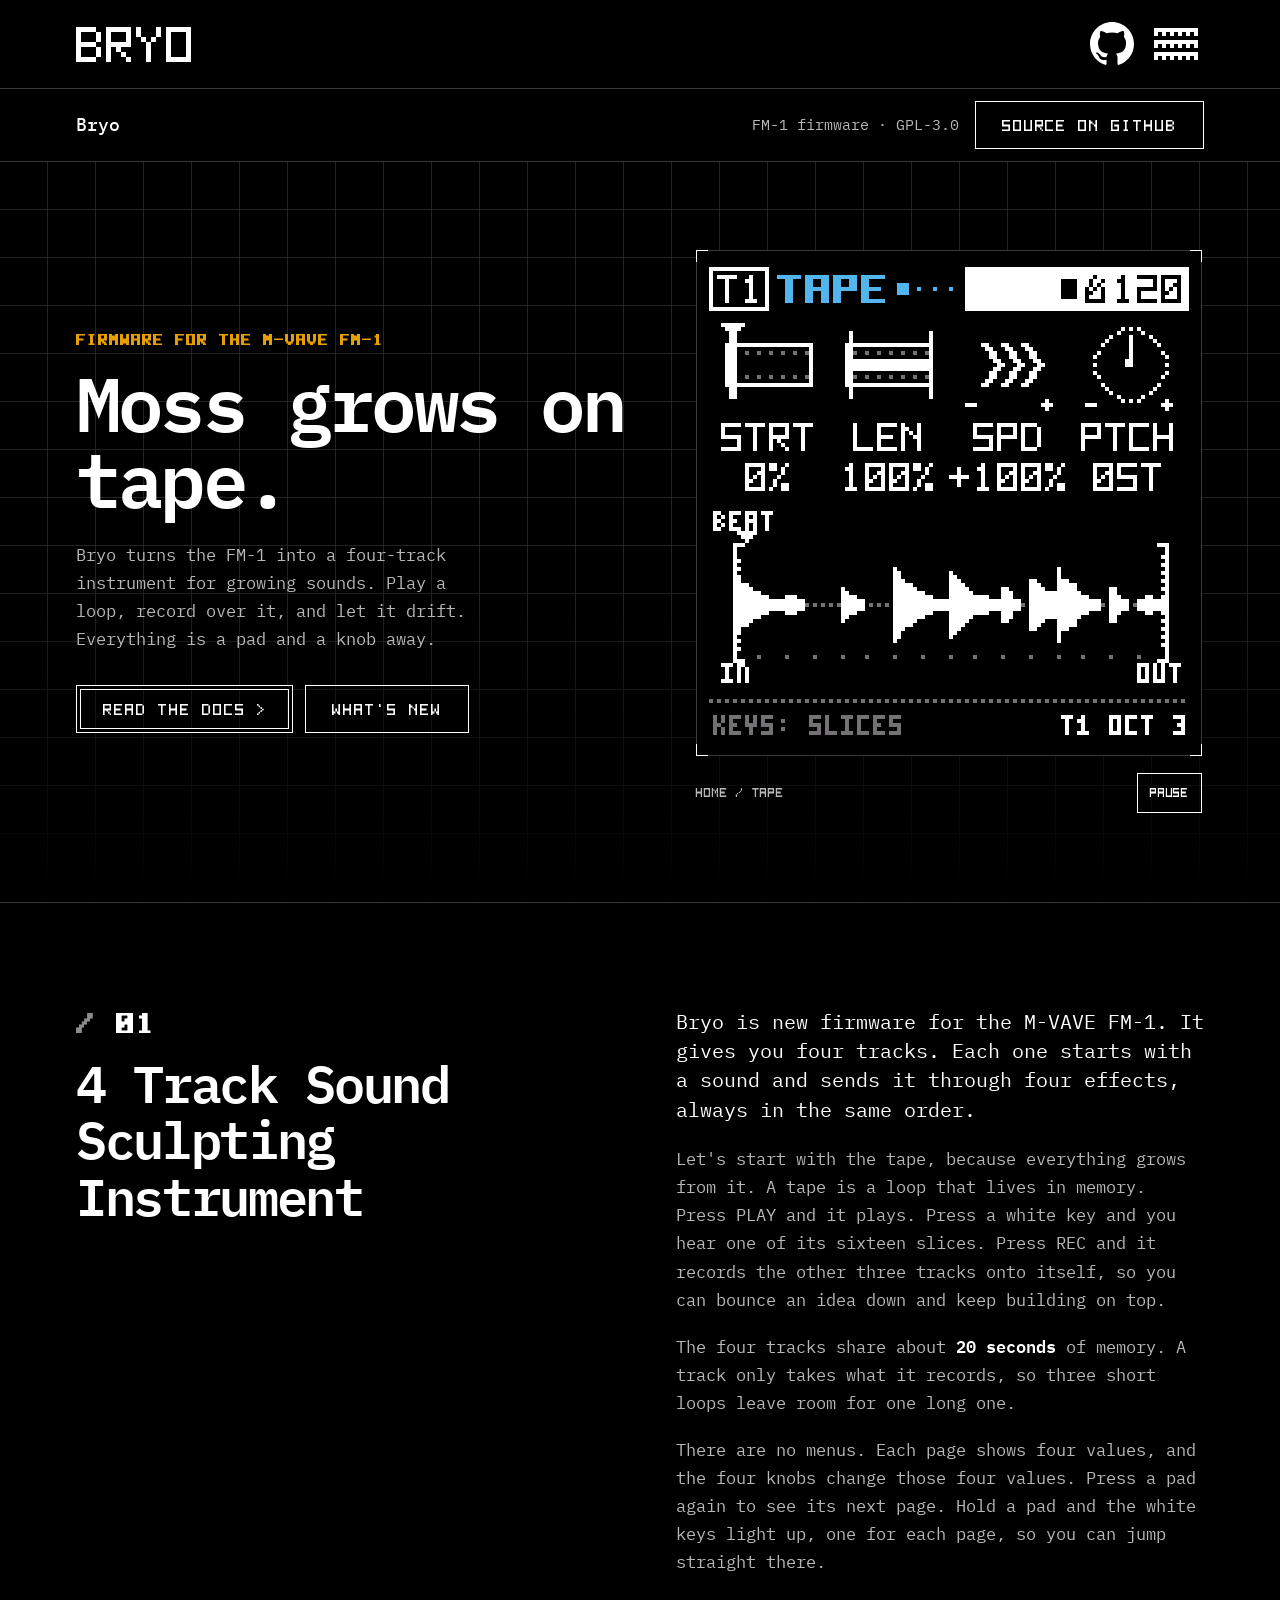
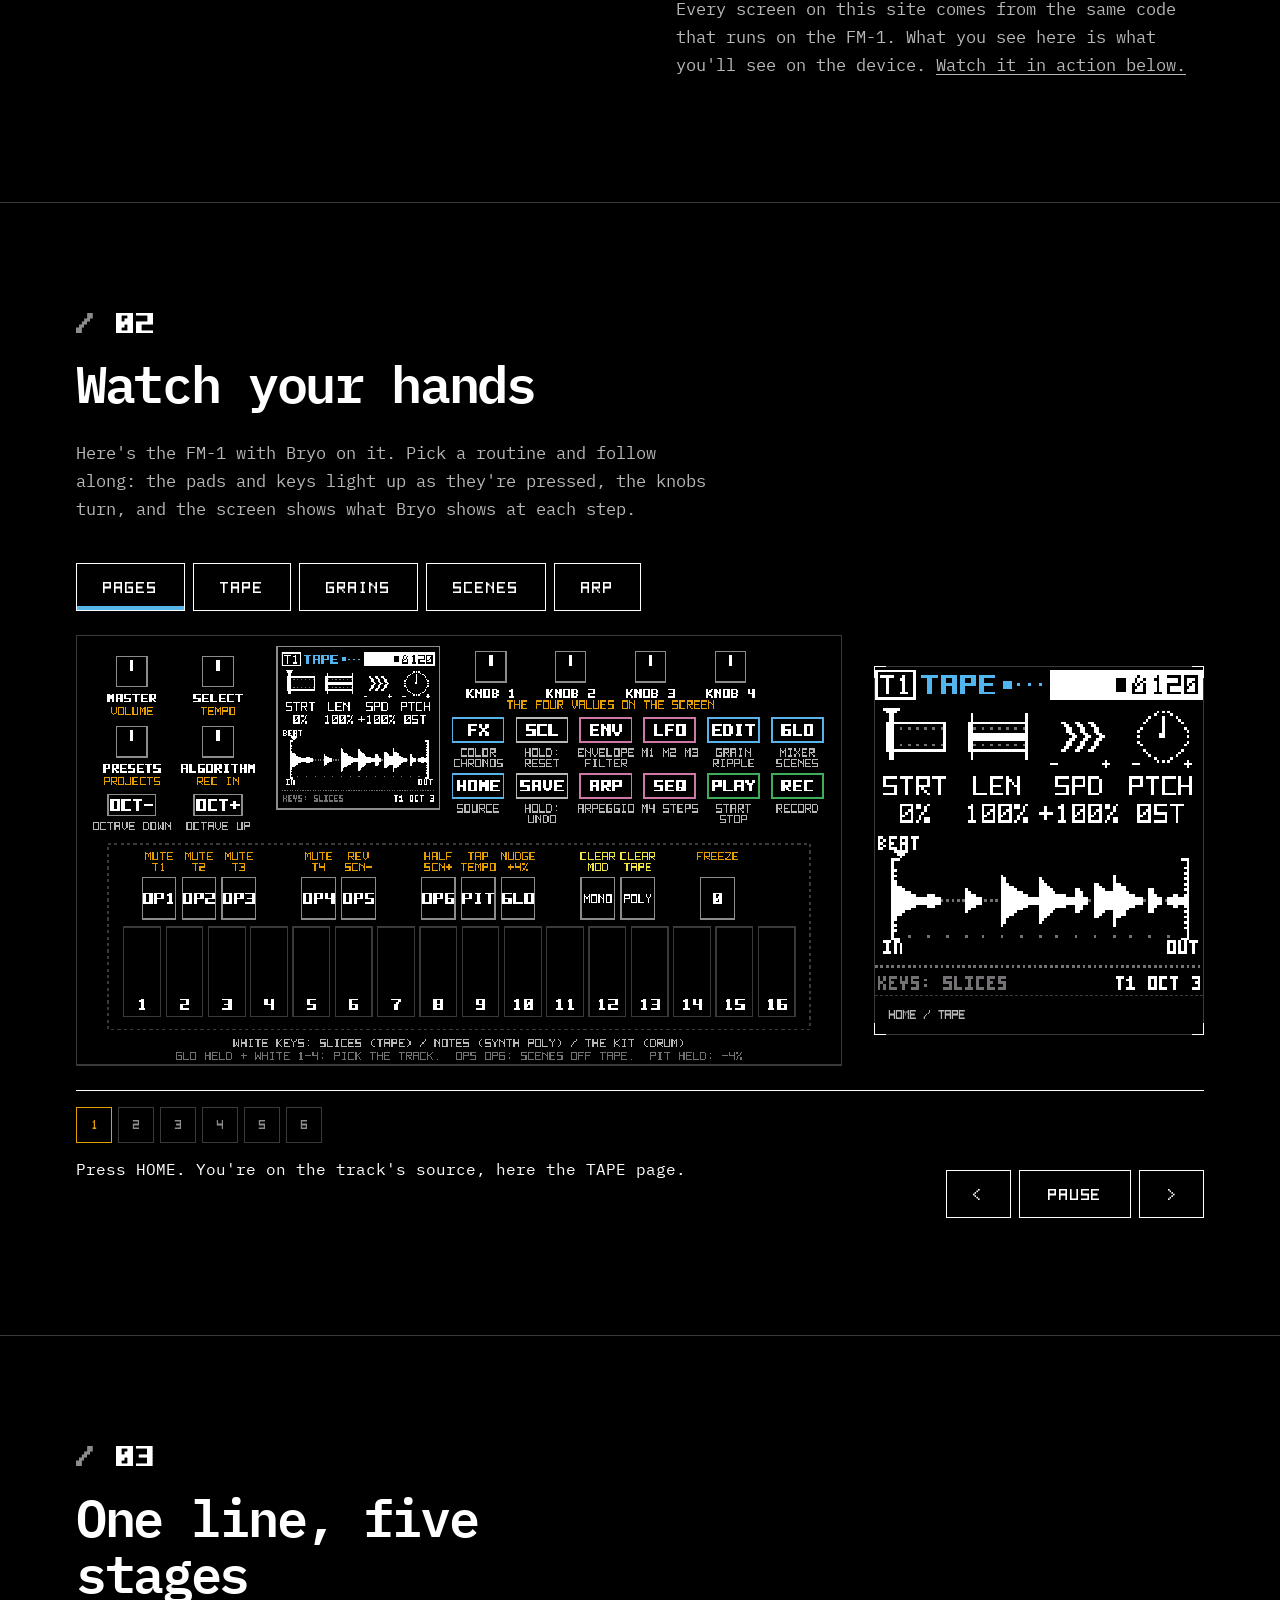
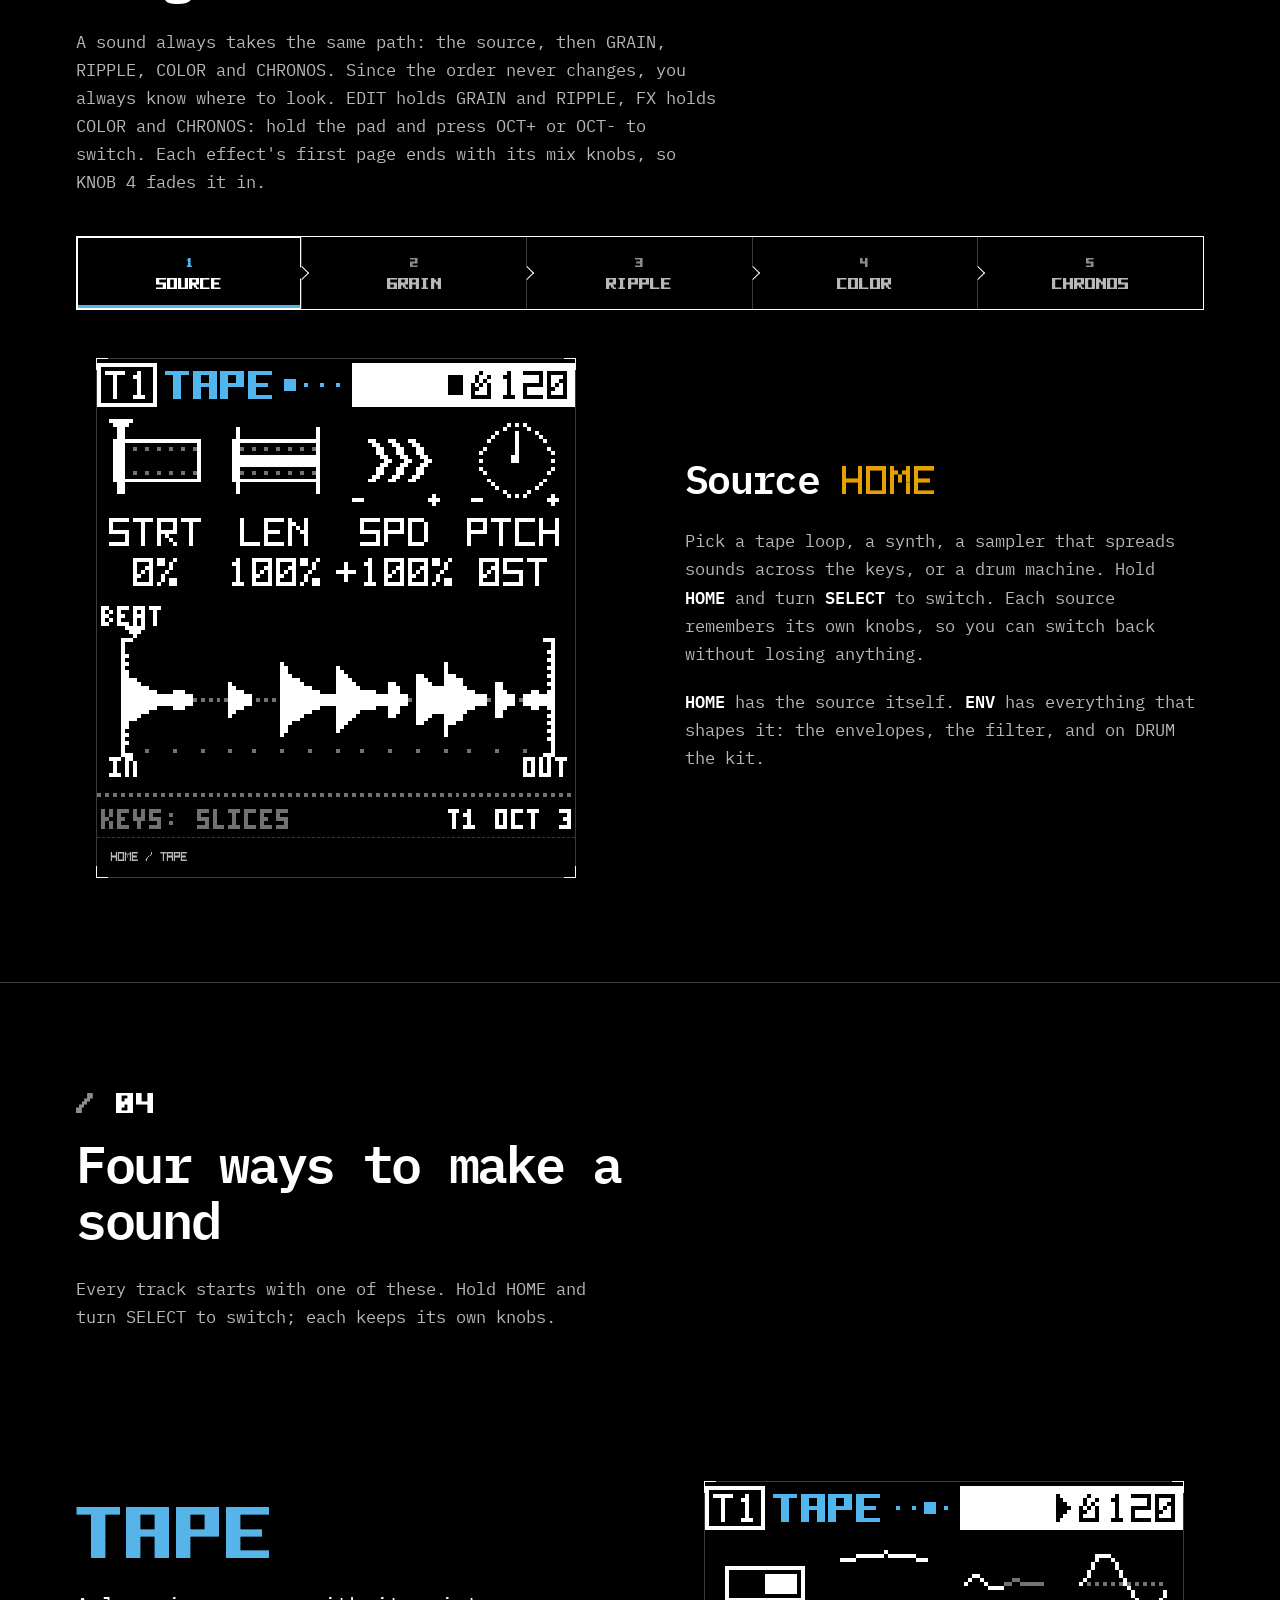
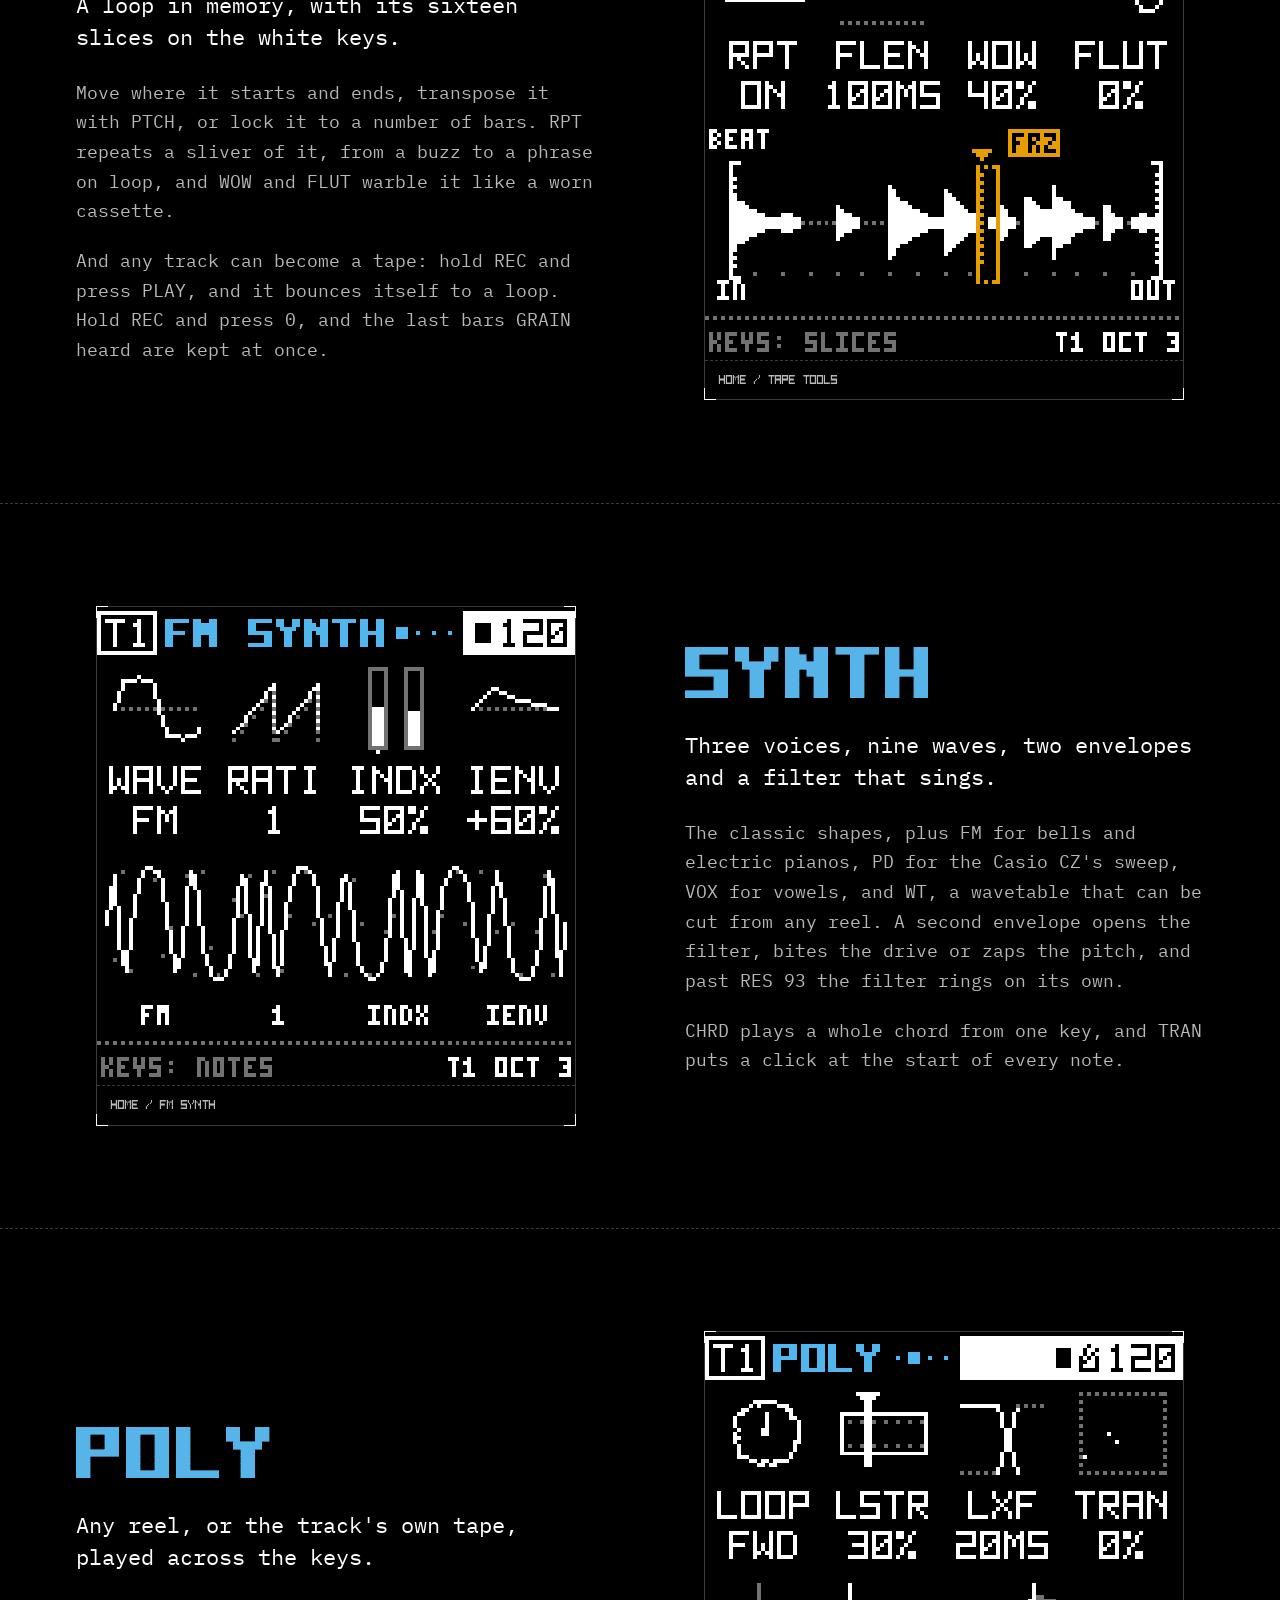
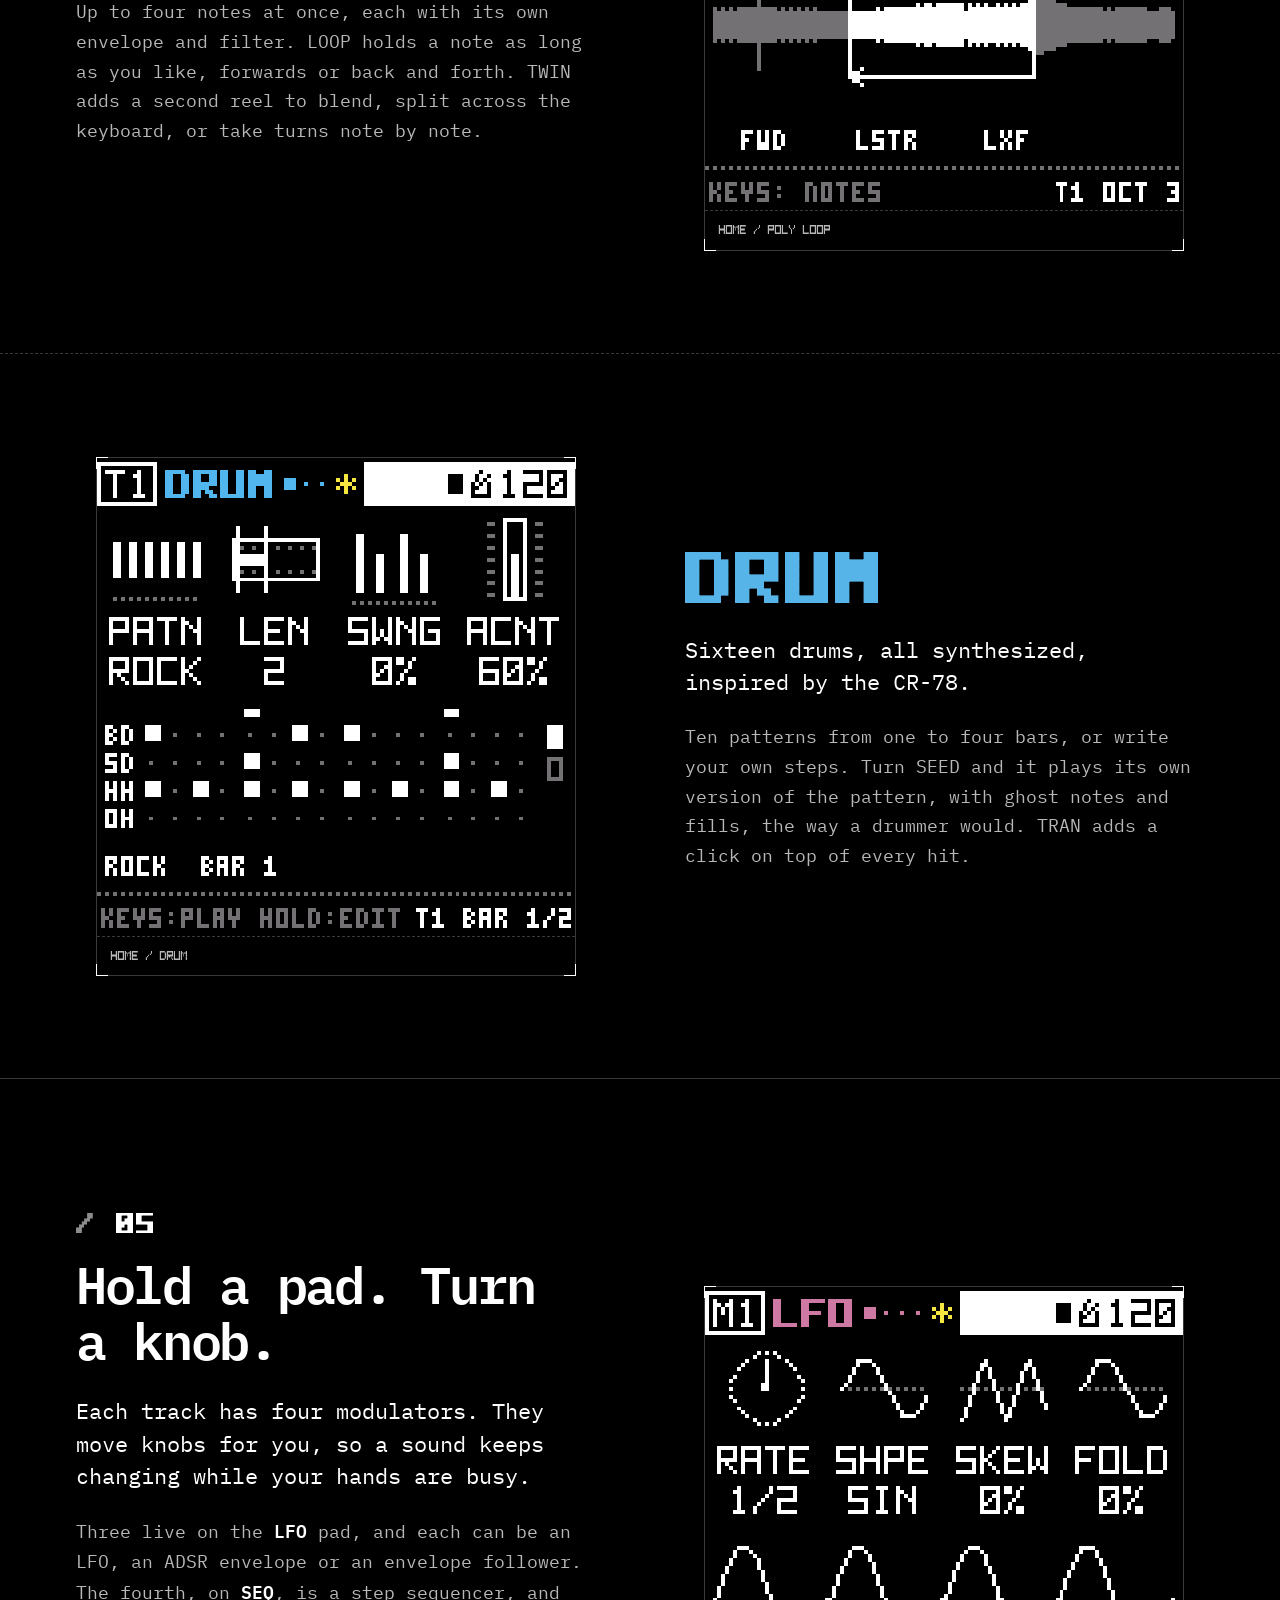
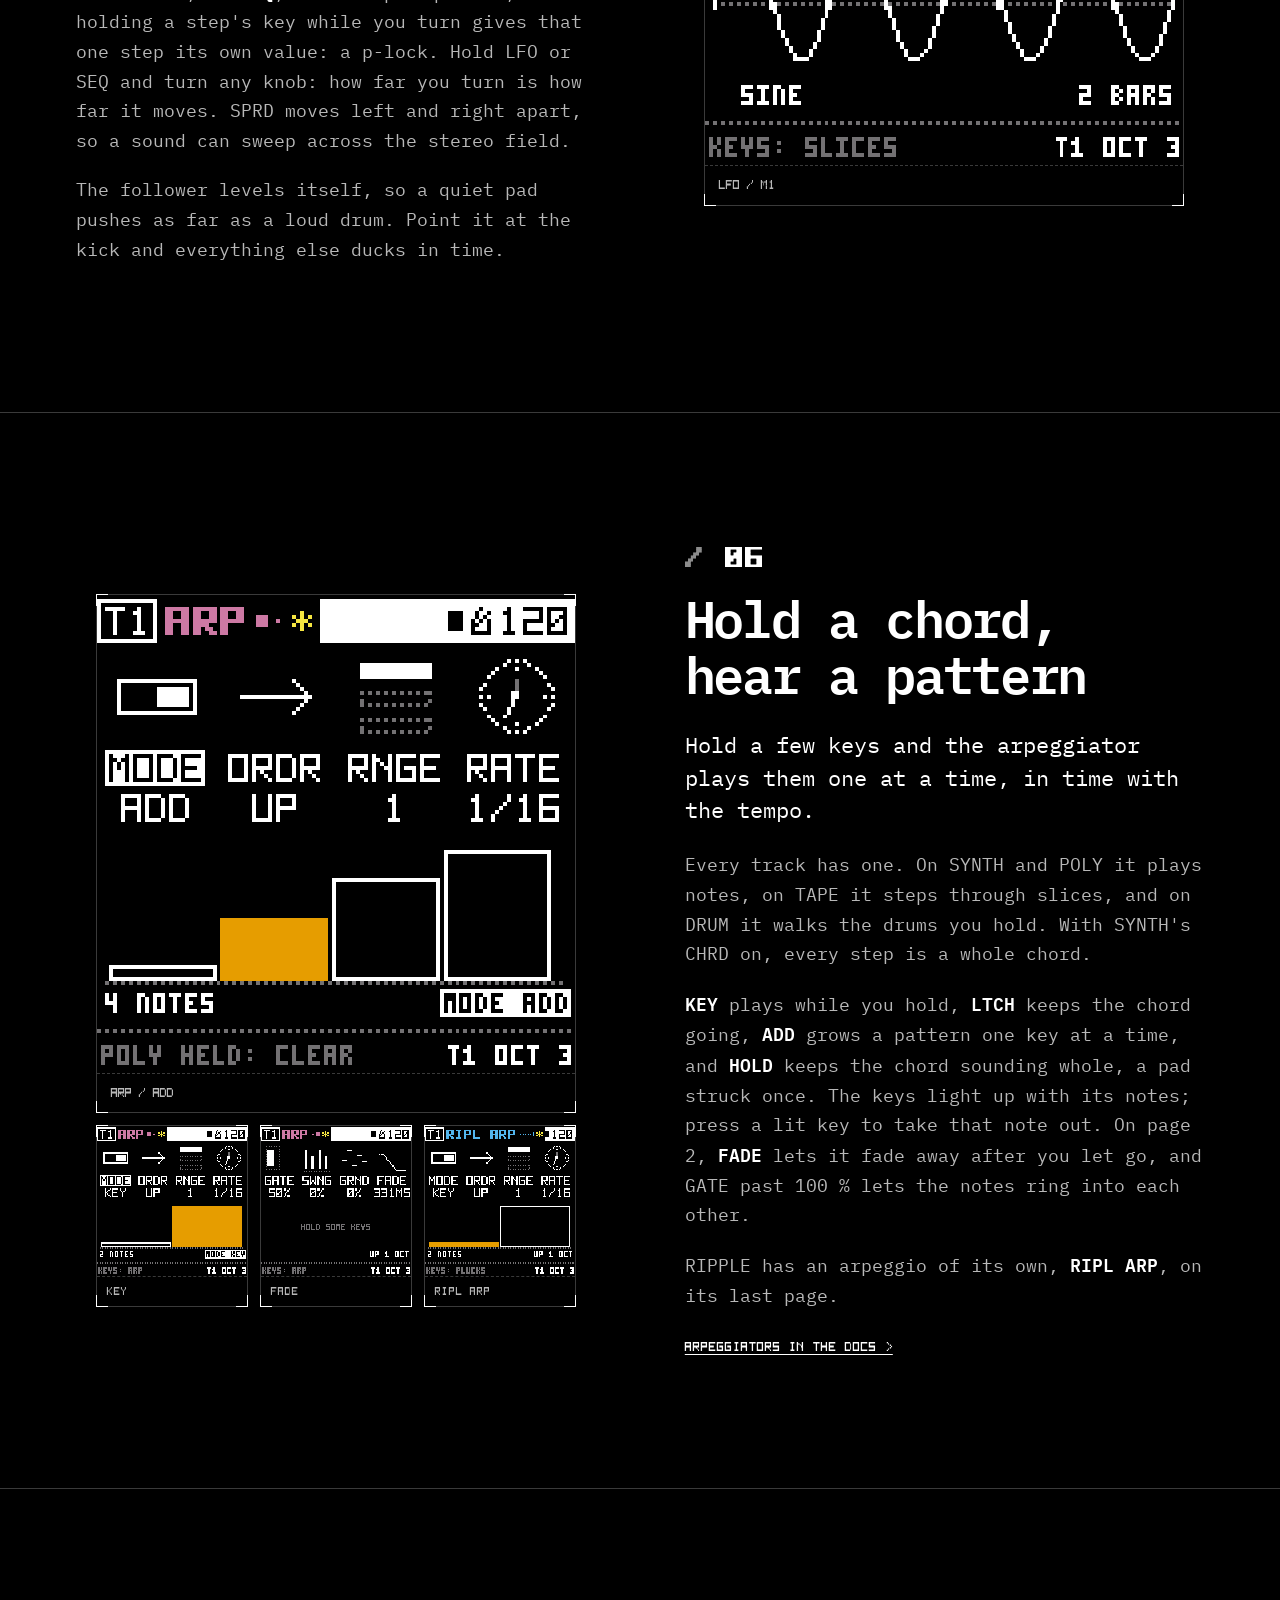
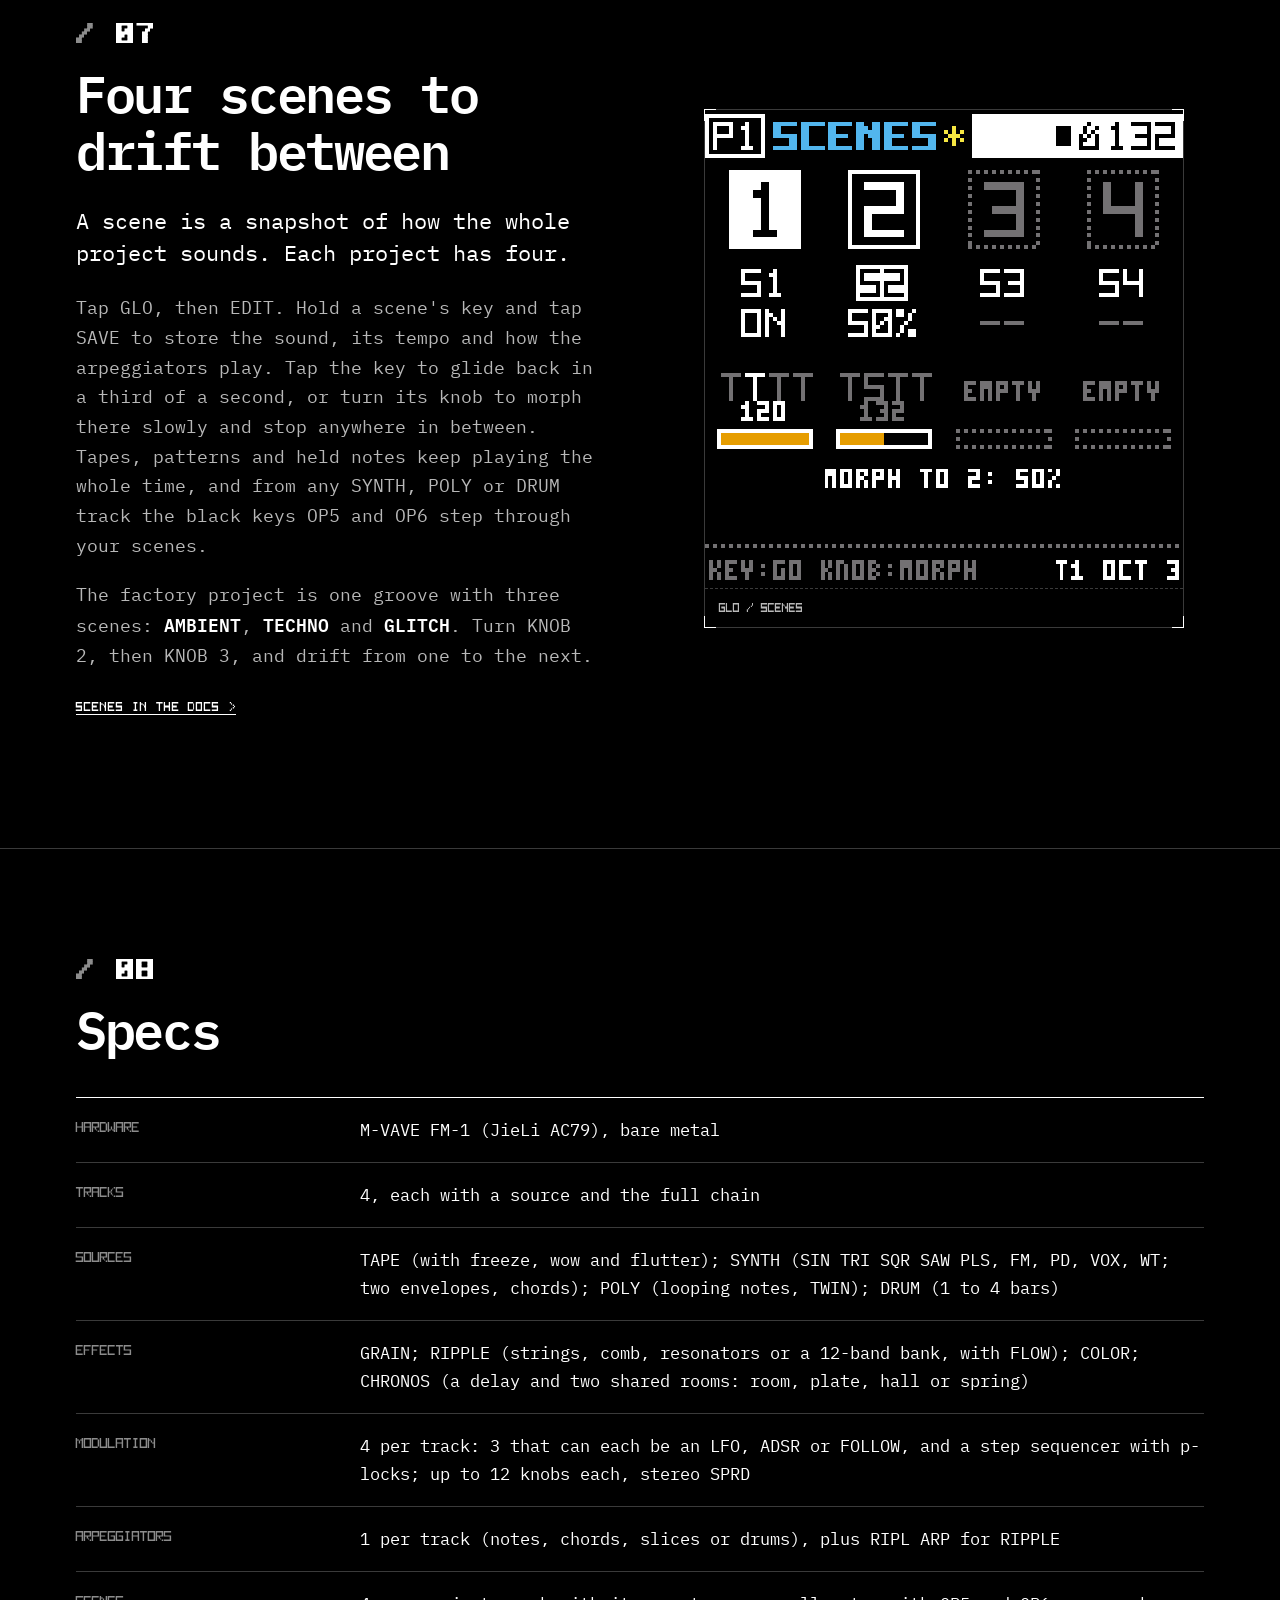
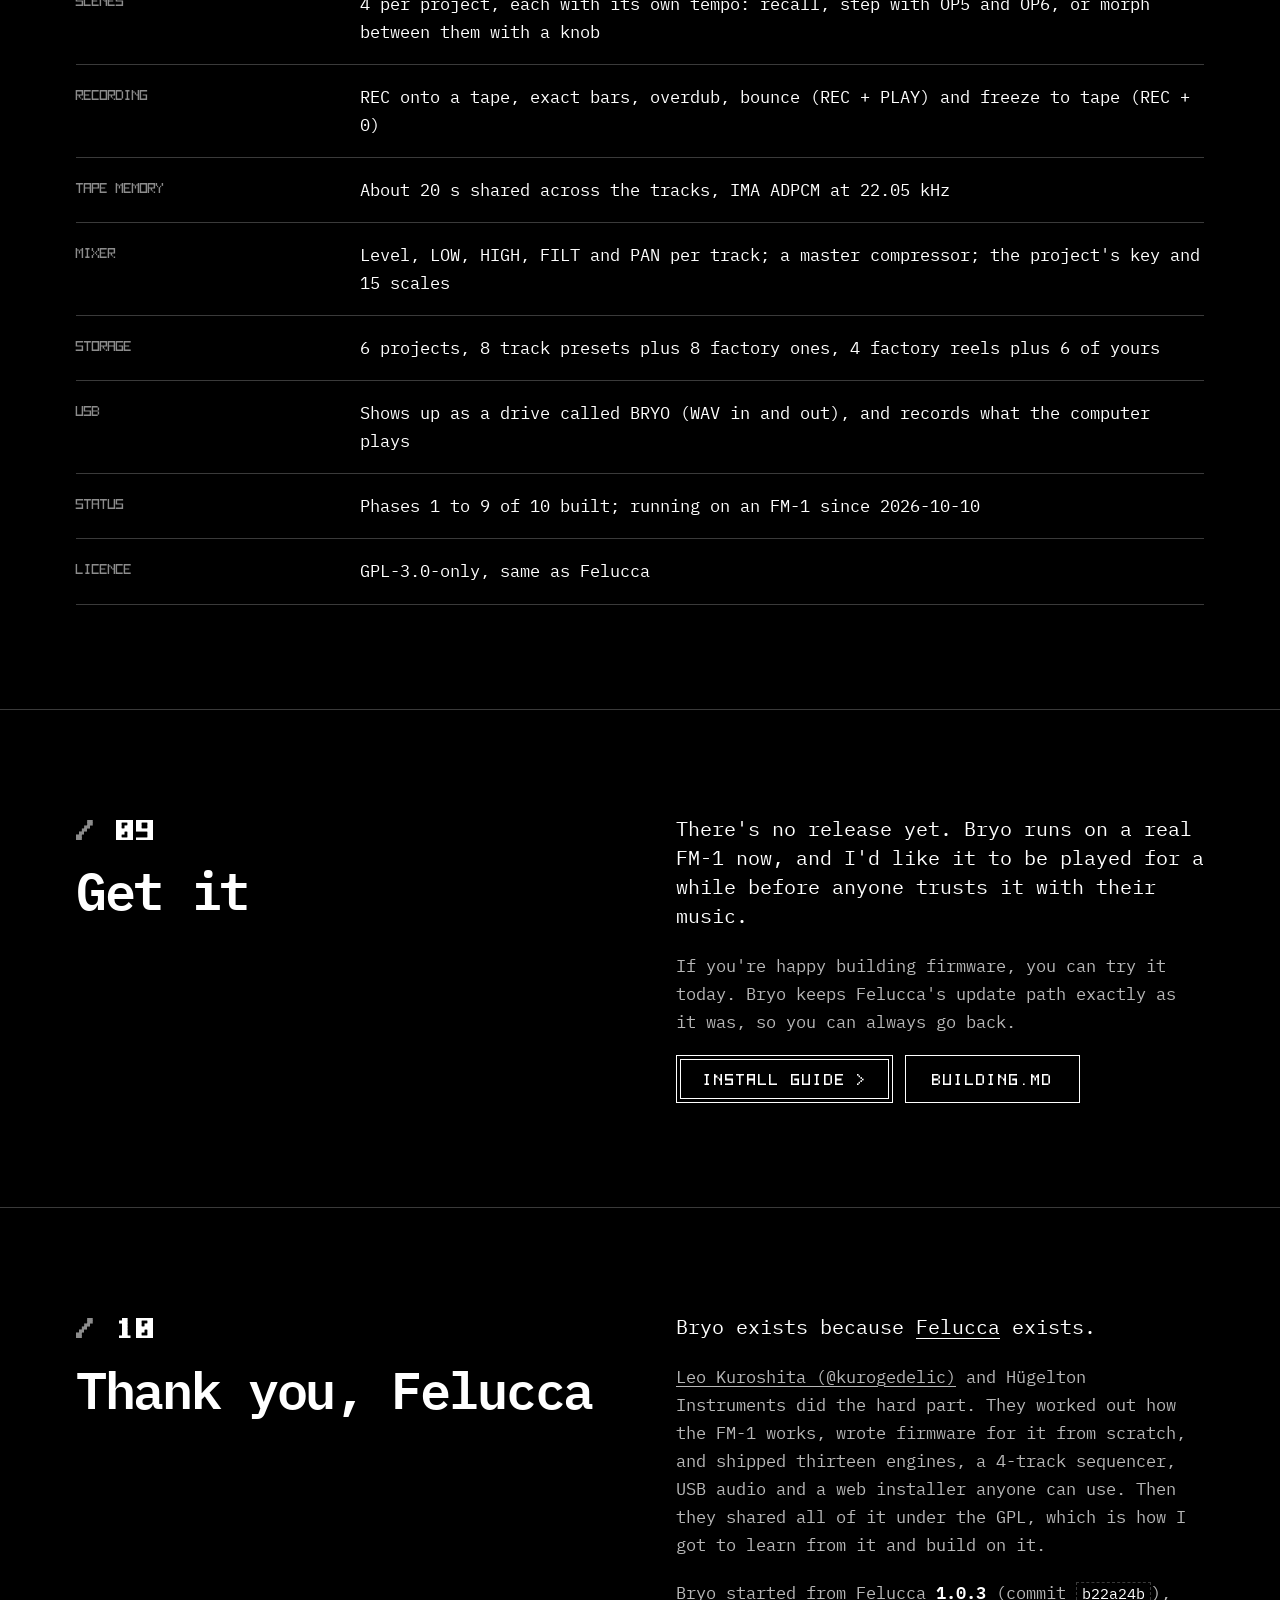
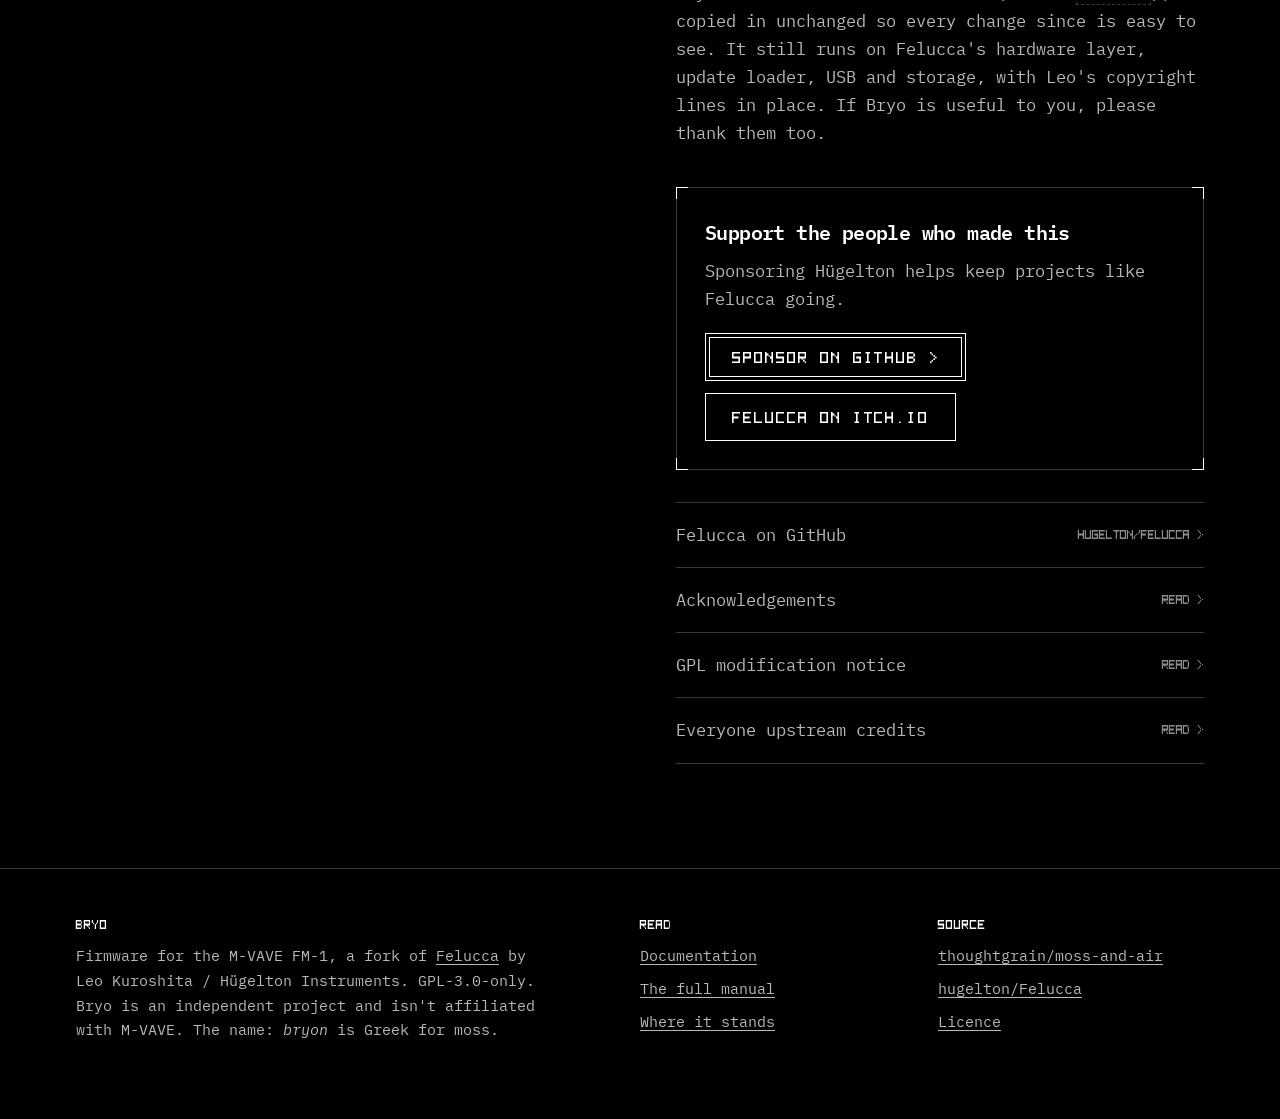
==== commit db31ba2c: "Bryo: the site and docs after the 2026-10-18 firmware, and a first-song guide Follows the day's six " ====
--- a/site/index.html
+++ b/site/index.html
@@ -85,7 +85,7 @@
         </div>
 
         <div class="device" data-screens
-             data-list='[["img/boot.png","Boot","Boot screen: BRYO, 4-track sound sculpting"],["img/tape.png","Home / Tape","The TAPE page: the reel, the loop bracketed IN to OUT"],["img/tape_frze.png","Home / Tape tools","TAPE frozen: the held window framed in orange"],["img/synth_fm.png","Home / FM Synth","SYNTH as a two-operator FM synth"],["img/grain_playing.png","Edit / Grain","GRAIN with grains playing, lit in orange"],["img/reso_live.png","Edit / Ripple","RIPPLE: four strings ringing"],["img/space_live.png","FX / Chronos","CHRONOS: echoes and the tail of the room, in orange"],["img/arp_add.png","ARP","The arpeggiator with four notes piled up"],["img/mixer_morph.png","Glo / Scenes","SCENES: knob 2 halfway to scene 2"],["img/mod1.png","LFO / M1","An LFO modulator drawing its wave"]]'>
+             data-list='[["img/boot.png","Boot","Boot screen: BRYO, 4-track sound sculpting"],["img/tape.png","Home / Tape","The TAPE page: the reel, the loop bracketed IN to OUT"],["img/tape_frze.png","Home / Tape tools","TAPE repeating: the held window framed in orange"],["img/synth_fm.png","Home / FM Synth","SYNTH as a two-operator FM synth"],["img/grain_playing.png","Edit / Grain","GRAIN with grains playing, lit in orange"],["img/reso_live.png","Edit / Ripple","RIPPLE: four strings ringing"],["img/space_live.png","FX / Chronos","CHRONOS: echoes and the tail of the room, in orange"],["img/arp_add.png","ARP","The arpeggiator with four notes piled up"],["img/mixer_morph.png","Glo / Scenes","SCENES: knob 2 halfway to scene 2"],["img/mod1.png","LFO / M1","An LFO modulator drawing its wave"]]'>
           <figure class="device__screen">
             <img class="pixelated" src="img/boot.png" width="480" height="480" alt="Bryo's boot screen: BRYO, 4-track sound sculpting" data-screen-img>
           </figure>
@@ -158,7 +158,7 @@
         <span class="section__num px"><span class="slash" aria-hidden="true">/</span> 03</span>
         <h2 class="section__title" id="chain-title">One line, five stages</h2>
         <div class="prose">
-          <p>A sound always takes the same path: the source, then GRAIN, RIPPLE, COLOR and CHRONOS. Since the order never changes, you always know where to look. Each effect's first page ends with its mix knobs. Press EDIT or FX, turn KNOB&nbsp;4, and you'll hear the effect fade in.</p>
+          <p>A sound always takes the same path: the source, then GRAIN, RIPPLE, COLOR and CHRONOS. Since the order never changes, you always know where to look. EDIT holds GRAIN and RIPPLE, FX holds COLOR and CHRONOS: hold the pad and press OCT+ or OCT- to switch. Each effect's first page ends with its mix knobs, so KNOB&nbsp;4 fades it in.</p>
         </div>
 
         <div class="chain" data-tabs>
@@ -190,7 +190,7 @@
             <div class="prose">
               <h3>Grain <span class="tag px">Edit</span></h3>
               <p>GRAIN listens to the last few bars of the track and plays them back as tiny overlapping pieces. You can stretch them out, hold them on one spot, or let them trail behind with SCAN.</p>
-              <p>Hold the black <strong>0</strong> key to freeze what it heard into a loop. Tap it instead and the freeze stays on until you tap again. The grains can follow the project's key, and BODY gives every grain a pitched partial of its own, so a busy cloud plays a chord.</p>
+              <p>Hold the black <strong>0</strong> key to freeze what it heard into a loop. Tap it instead and the freeze stays on until you tap again. Heard something good that already went by? Hold REC and press 0, and the last bars GRAIN heard become the track's tape.</p>
             </div>
           </div>
 
@@ -203,7 +203,7 @@
               <h3>Ripple <span class="tag px">Edit</span></h3>
               <p>Something tuned that the track's sound rings through. Hold <strong>EDIT</strong> and turn <strong>SELECT</strong> to pick what: four plucked strings, a hollow COMB that only rings the odd harmonics, four resonant bands, or a 12-band filter bank that sorts whatever comes in into a chord.</p>
               <p>Each form comes out about as loud as what goes in, so turning WET up is a real change: a drum loop through the 12-band bank gets sorted into the chord's notes. The second page is the form's own. The strings get detune, drift, drive and pick. The comb gets POL, for a hollow or a metallic ring. The resonators get a spotlight (FOCS and WDTH), and FLOW, which walks the sound up and down through the bands by itself.</p>
-              <p>The notes come from a chord you choose, from major and minor to sevenths and power chords. On its page the white keys set the root. With KEYS on PLCK they pluck it too; on TUNE they only retune it, so what rings is the track's own sound.</p>
+              <p>The notes come from a chord you choose, from major and minor to sevenths and power chords. On its page the white keys set the root. With KEYS on PLCK they pluck it too; on TUNE they only retune it, so what rings is the track's own sound. Its last page, RIPL ARP, plays it as an arpeggio.</p>
             </div>
           </div>
 
@@ -242,12 +242,12 @@
 
       <article class="band band--flip" aria-labelledby="src-tape">
         <div class="wrap band__grid">
-          <figure class="screen band__media"><img class="pixelated" src="img/tape_frze.png" width="480" height="480" alt="TAPE's tools: FRZE on, the frozen window framed in orange" loading="lazy"><figcaption class="px">Home / Tape tools</figcaption></figure>
+          <figure class="screen band__media"><img class="pixelated" src="img/tape_frze.png" width="480" height="480" alt="TAPE's tools: RPT on, the repeating window framed in orange" loading="lazy"><figcaption class="px">Home / Tape tools</figcaption></figure>
           <div class="band__text">
             <h3 class="band__title px" id="src-tape">Tape</h3>
             <p class="lead">A loop in memory, with its sixteen slices on the white keys.</p>
-            <p>Move where it starts and ends, transpose it with PTCH, or lock it to a number of bars. FRZE holds a sliver of it, from a buzz to a phrase on repeat, and WOW and FLUT warble it like a worn cassette.</p>
-            <p>And any track can become a tape: hold REC and press PLAY, and it bounces itself to a loop.</p>
+            <p>Move where it starts and ends, transpose it with PTCH, or lock it to a number of bars. RPT repeats a sliver of it, from a buzz to a phrase on loop, and WOW and FLUT warble it like a worn cassette.</p>
+            <p>And any track can become a tape: hold REC and press PLAY, and it bounces itself to a loop. Hold REC and press 0, and the last bars GRAIN heard are kept at once.</p>
           </div>
         </div>
       </article>
@@ -294,7 +294,7 @@
           <span class="section__num px"><span class="slash" aria-hidden="true">/</span> 05</span>
           <h2 class="section__title" id="mod-title">Hold a pad. Turn a knob.</h2>
           <p class="lead">Each track has four modulators. They move knobs for you, so a sound keeps changing while your hands are busy.</p>
-          <p>Three live on the <strong>LFO</strong> pad, and each can be an LFO, an ADSR envelope or an envelope follower. The fourth, on <strong>SEQ</strong>, is a step sequencer. Hold LFO or SEQ and turn any knob: how far you turn is how far it moves. A moving knob gets a purple mark.</p>
+          <p>Three live on the <strong>LFO</strong> pad, and each can be an LFO, an ADSR envelope or an envelope follower. The fourth, on <strong>SEQ</strong>, is a step sequencer, and holding a step's key while you turn gives that one step its own value: a p-lock. Hold LFO or SEQ and turn any knob: how far you turn is how far it moves. SPRD moves left and right apart, so a sound can sweep across the stereo field.</p>
           <p>The follower levels itself, so a quiet pad pushes as far as a loud drum. Point it at the kick and everything else ducks in time.</p>
         </div>
       </div>
@@ -315,8 +315,8 @@
           <h2 class="section__title" id="arps-title">Hold a chord, hear a pattern</h2>
           <p class="lead">Hold a few keys and the arpeggiator plays them one at a time, in time with the tempo.</p>
           <p>Every track has one. On SYNTH and POLY it plays notes, on TAPE it steps through slices, and on DRUM it walks the drums you hold. With SYNTH's CHRD on, every step is a whole chord.</p>
-          <p><strong>KEY</strong> plays while you hold, <strong>LTCH</strong> keeps the chord going, and <strong>ADD</strong> grows a pattern one key at a time. The keys light up with its notes; press a lit key to take that note out. On page 2, <strong>FADE</strong> lets it keep stepping and fade away after you let go.</p>
-          <p>Press ARP a third time for <strong>RIPL ARP</strong>, a second arpeggio that plays RIPPLE, whatever the track is doing.</p>
+          <p><strong>KEY</strong> plays while you hold, <strong>LTCH</strong> keeps the chord going, <strong>ADD</strong> grows a pattern one key at a time, and <strong>HOLD</strong> keeps the chord sounding whole, a pad struck once. The keys light up with its notes; press a lit key to take that note out. On page 2, <strong>FADE</strong> lets it fade away after you let go, and GATE past 100&nbsp;% lets the notes ring into each other.</p>
+          <p>RIPPLE has an arpeggio of its own, <strong>RIPL ARP</strong>, on its last page.</p>
           <a class="more-link px" href="docs.html#arps">Arpeggiators in the docs &gt;</a>
         </div>
       </div>
@@ -331,7 +331,7 @@
           <span class="section__num px"><span class="slash" aria-hidden="true">/</span> 07</span>
           <h2 class="section__title" id="scenes-title">Four scenes to drift between</h2>
           <p class="lead">A scene is a snapshot of how the whole project sounds. Each project has four.</p>
-          <p>Tap GLO, then EDIT. Hold a scene's key and tap SAVE to store the sound. Tap the key to glide back in a third of a second, or turn its knob to morph there slowly and stop anywhere in between. Tapes, patterns, modulation and arpeggios keep playing the whole time.</p>
+          <p>Tap GLO, then EDIT. Hold a scene's key and tap SAVE to store the sound, its tempo and how the arpeggiators play. Tap the key to glide back in a third of a second, or turn its knob to morph there slowly and stop anywhere in between. Tapes, patterns and held notes keep playing the whole time, and from any SYNTH, POLY or DRUM track the black keys OP5 and OP6 step through your scenes.</p>
           <p>The factory project is one groove with three scenes: <strong>AMBIENT</strong>, <strong>TECHNO</strong> and <strong>GLITCH</strong>. Turn KNOB 2, then KNOB 3, and drift from one to the next.</p>
           <a class="more-link px" href="docs.html#mixer">Scenes in the docs &gt;</a>
         </div>
@@ -347,10 +347,10 @@
           <div><dt class="px">Tracks</dt><dd>4, each with a source and the full chain</dd></div>
           <div><dt class="px">Sources</dt><dd>TAPE (with freeze, wow and flutter); SYNTH (SIN TRI SQR SAW PLS, FM, PD, VOX, WT; two envelopes, chords); POLY (looping notes, TWIN); DRUM (1 to 4 bars)</dd></div>
           <div><dt class="px">Effects</dt><dd>GRAIN; RIPPLE (strings, comb, resonators or a 12-band bank, with FLOW); COLOR; CHRONOS (a delay and two shared rooms: room, plate, hall or spring)</dd></div>
-          <div><dt class="px">Modulation</dt><dd>4 per track: 3 that can each be an LFO, ADSR or FOLLOW, and a step sequencer; up to 12 knobs each</dd></div>
+          <div><dt class="px">Modulation</dt><dd>4 per track: 3 that can each be an LFO, ADSR or FOLLOW, and a step sequencer with p-locks; up to 12 knobs each, stereo SPRD</dd></div>
           <div><dt class="px">Arpeggiators</dt><dd>1 per track (notes, chords, slices or drums), plus RIPL ARP for RIPPLE</dd></div>
-          <div><dt class="px">Scenes</dt><dd>4 per project: recall, or morph between them with a knob</dd></div>
-          <div><dt class="px">Recording</dt><dd>REC onto a tape, exact bars, overdub, and bounce: any track straight to a loop with REC + PLAY</dd></div>
+          <div><dt class="px">Scenes</dt><dd>4 per project, each with its own tempo: recall, step with OP5 and OP6, or morph between them with a knob</dd></div>
+          <div><dt class="px">Recording</dt><dd>REC onto a tape, exact bars, overdub, bounce (REC + PLAY) and freeze to tape (REC + 0)</dd></div>
           <div><dt class="px">Tape memory</dt><dd>About 20&nbsp;s shared across the tracks, IMA ADPCM at 22.05&nbsp;kHz</dd></div>
           <div><dt class="px">Mixer</dt><dd>Level, LOW, HIGH, FILT and PAN per track; a master compressor; the project's key and 15 scales</dd></div>
           <div><dt class="px">Storage</dt><dd>6 projects, 8 track presets plus 8 factory ones, 4 factory reels plus 6 of yours</dd></div>
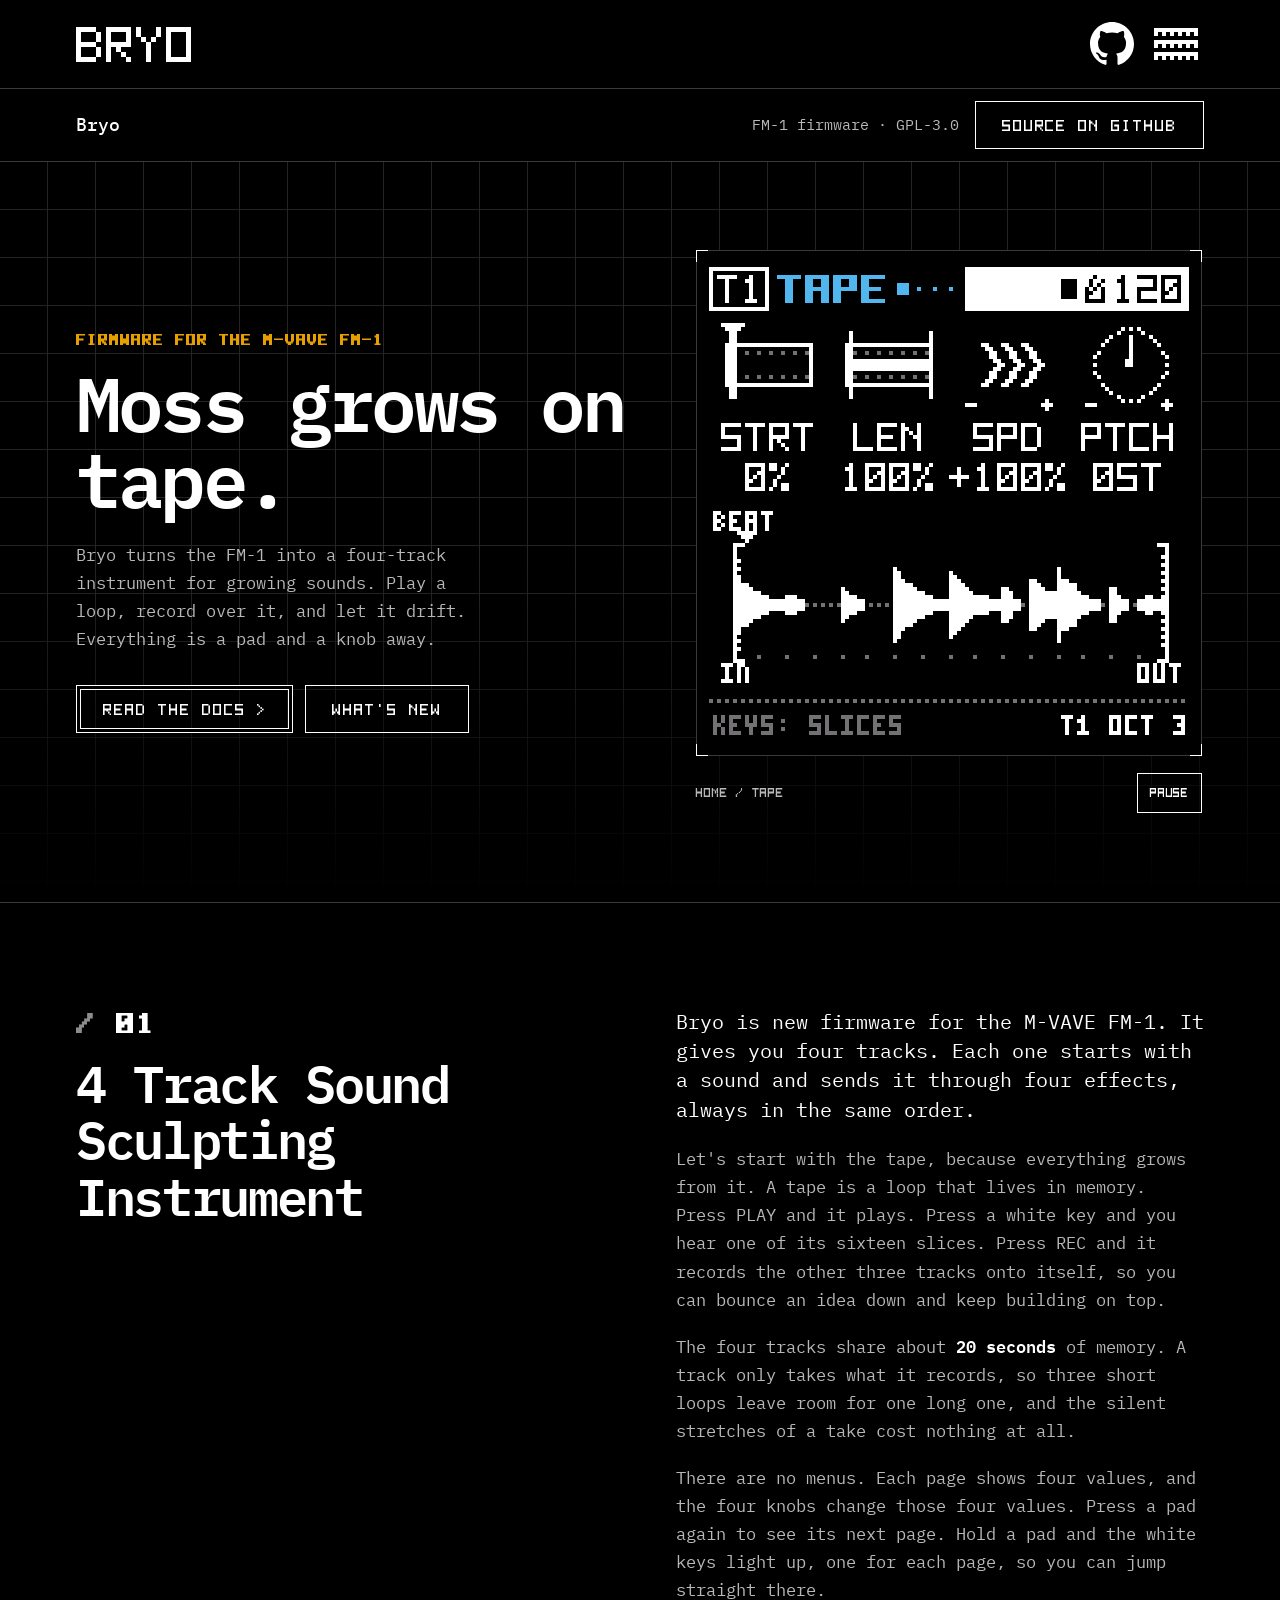
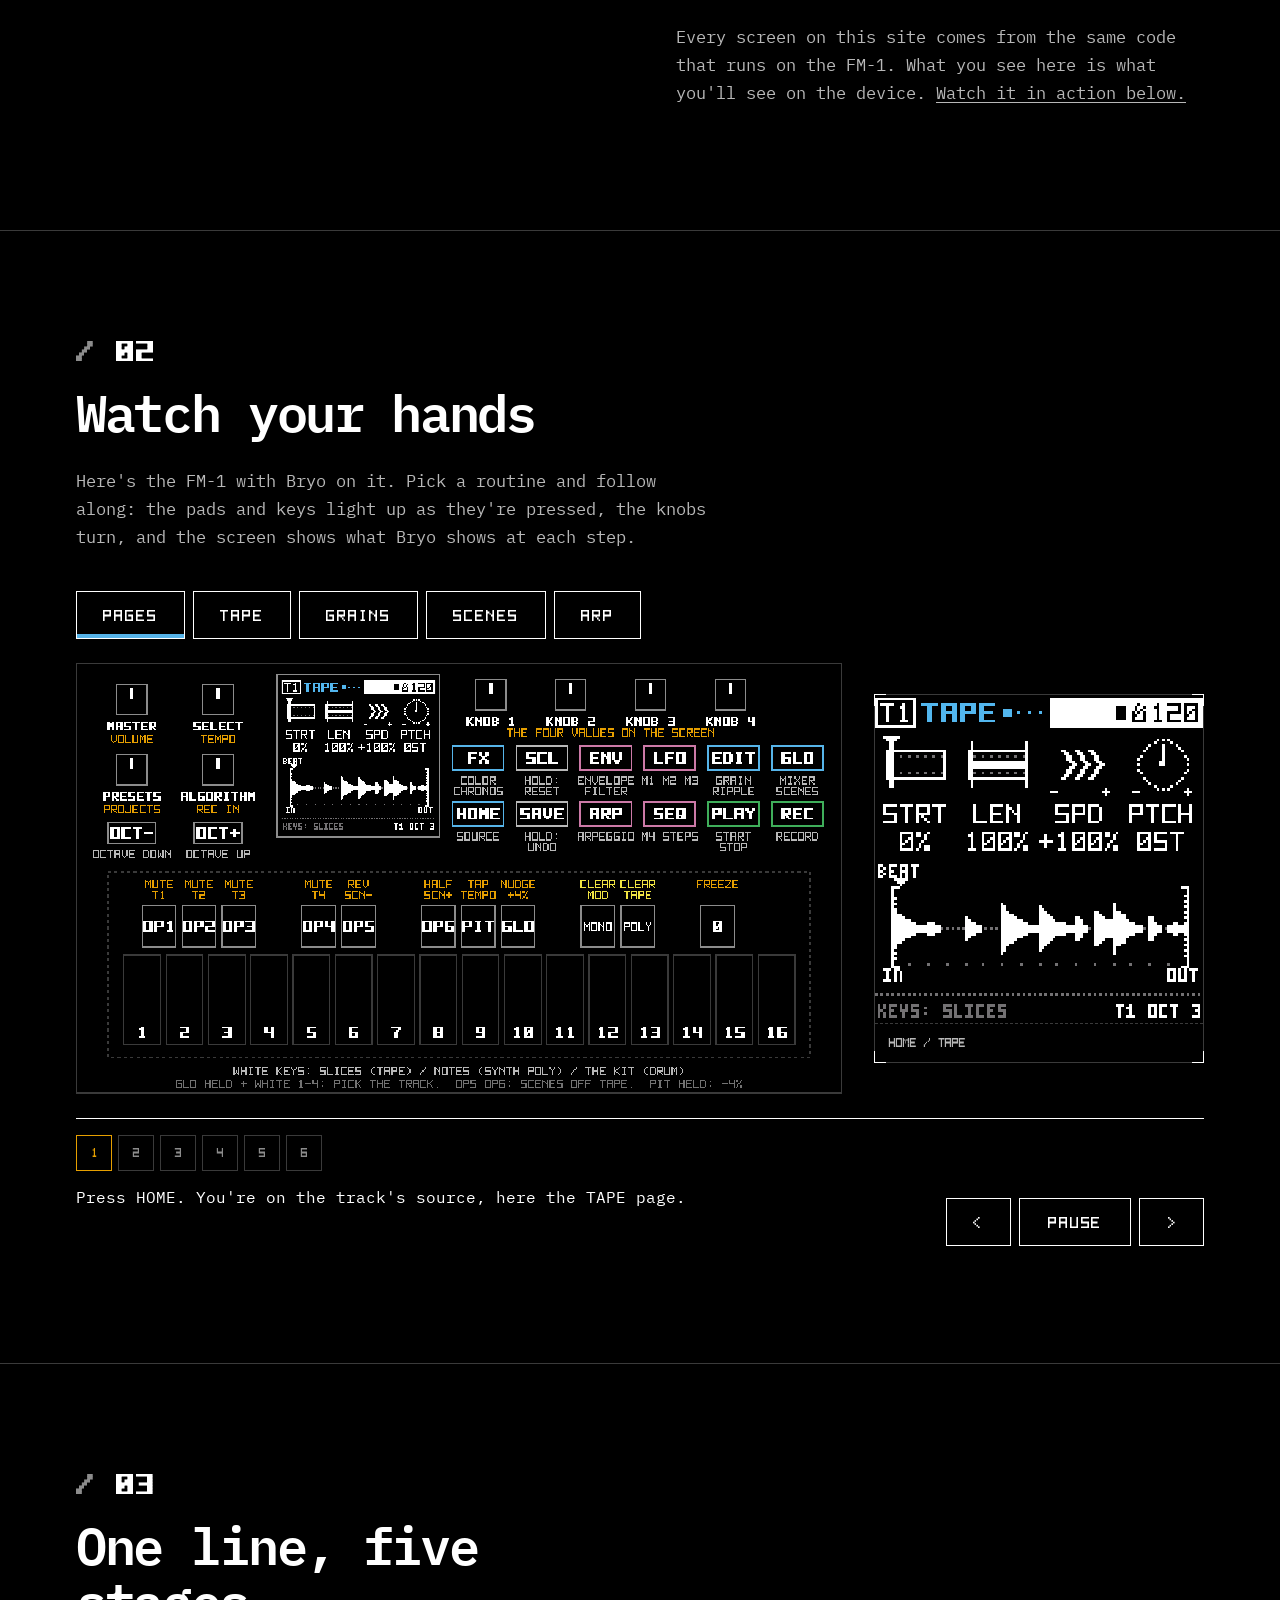
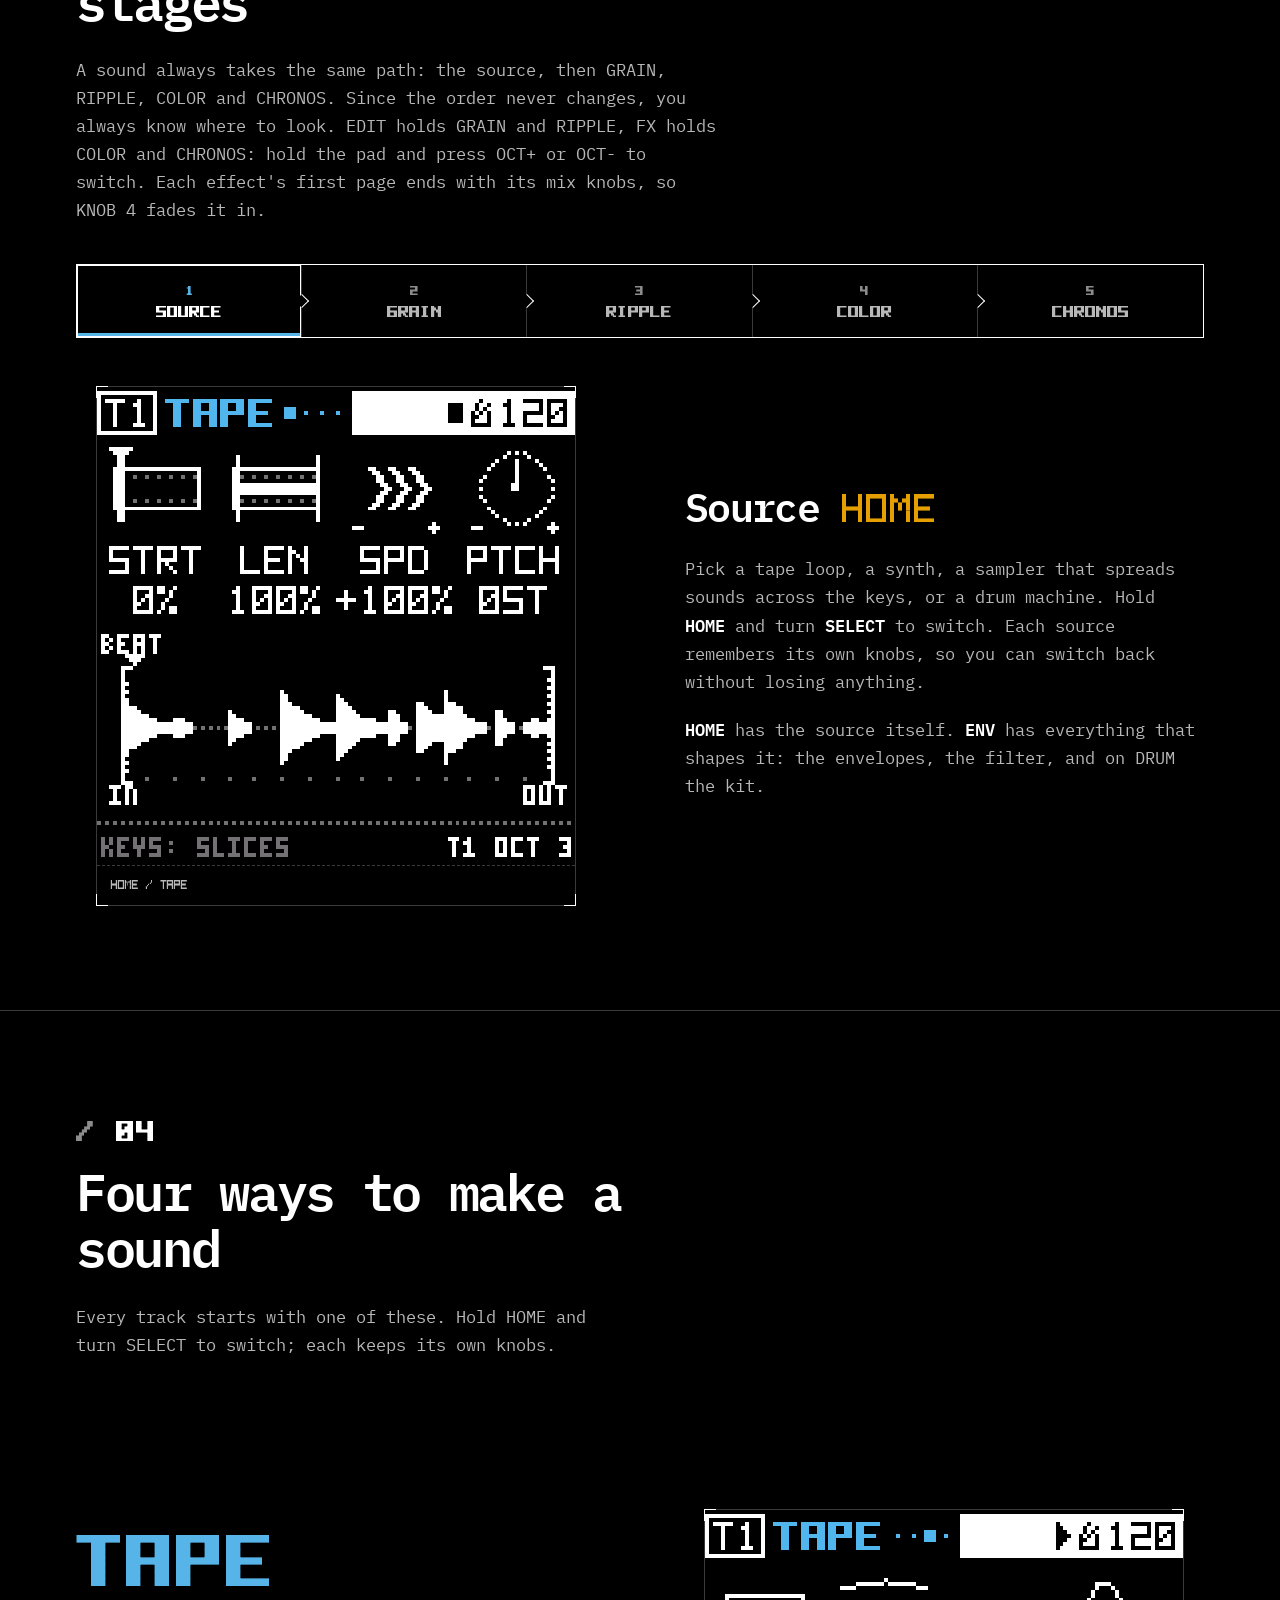
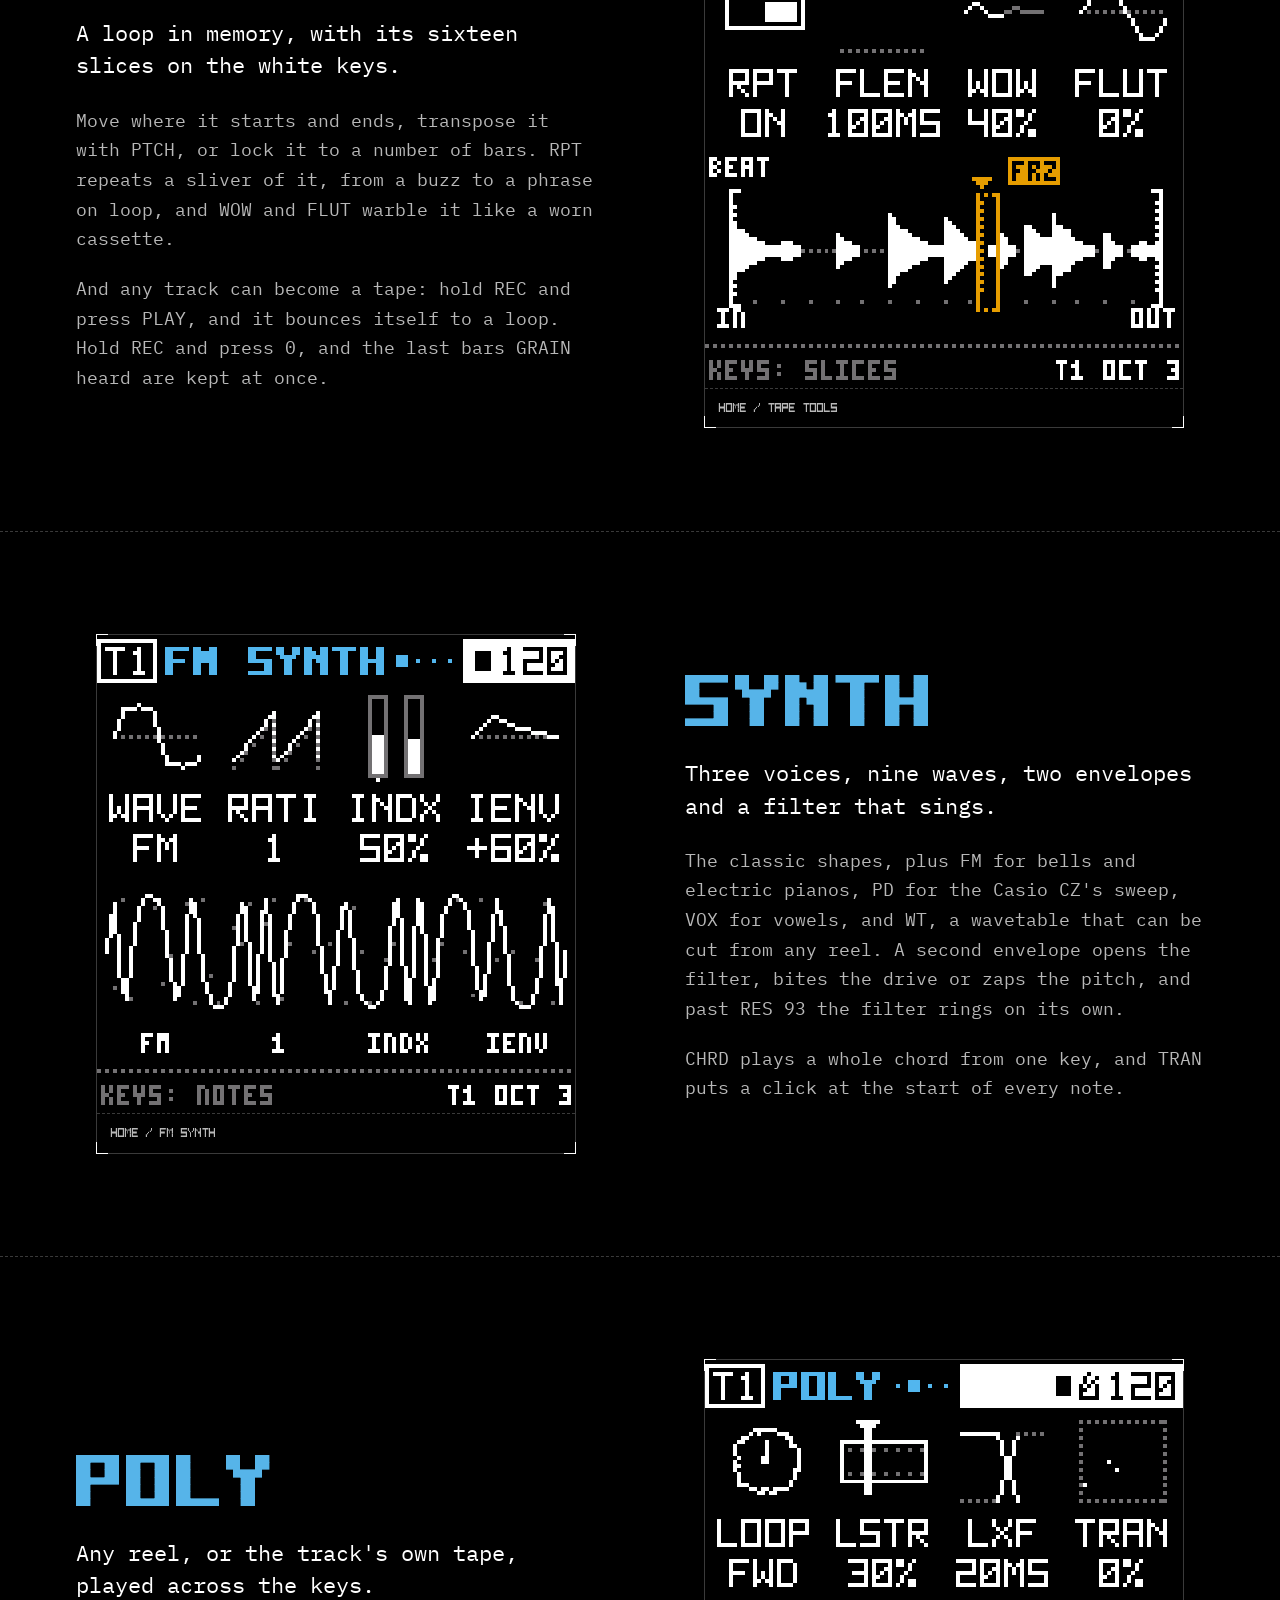
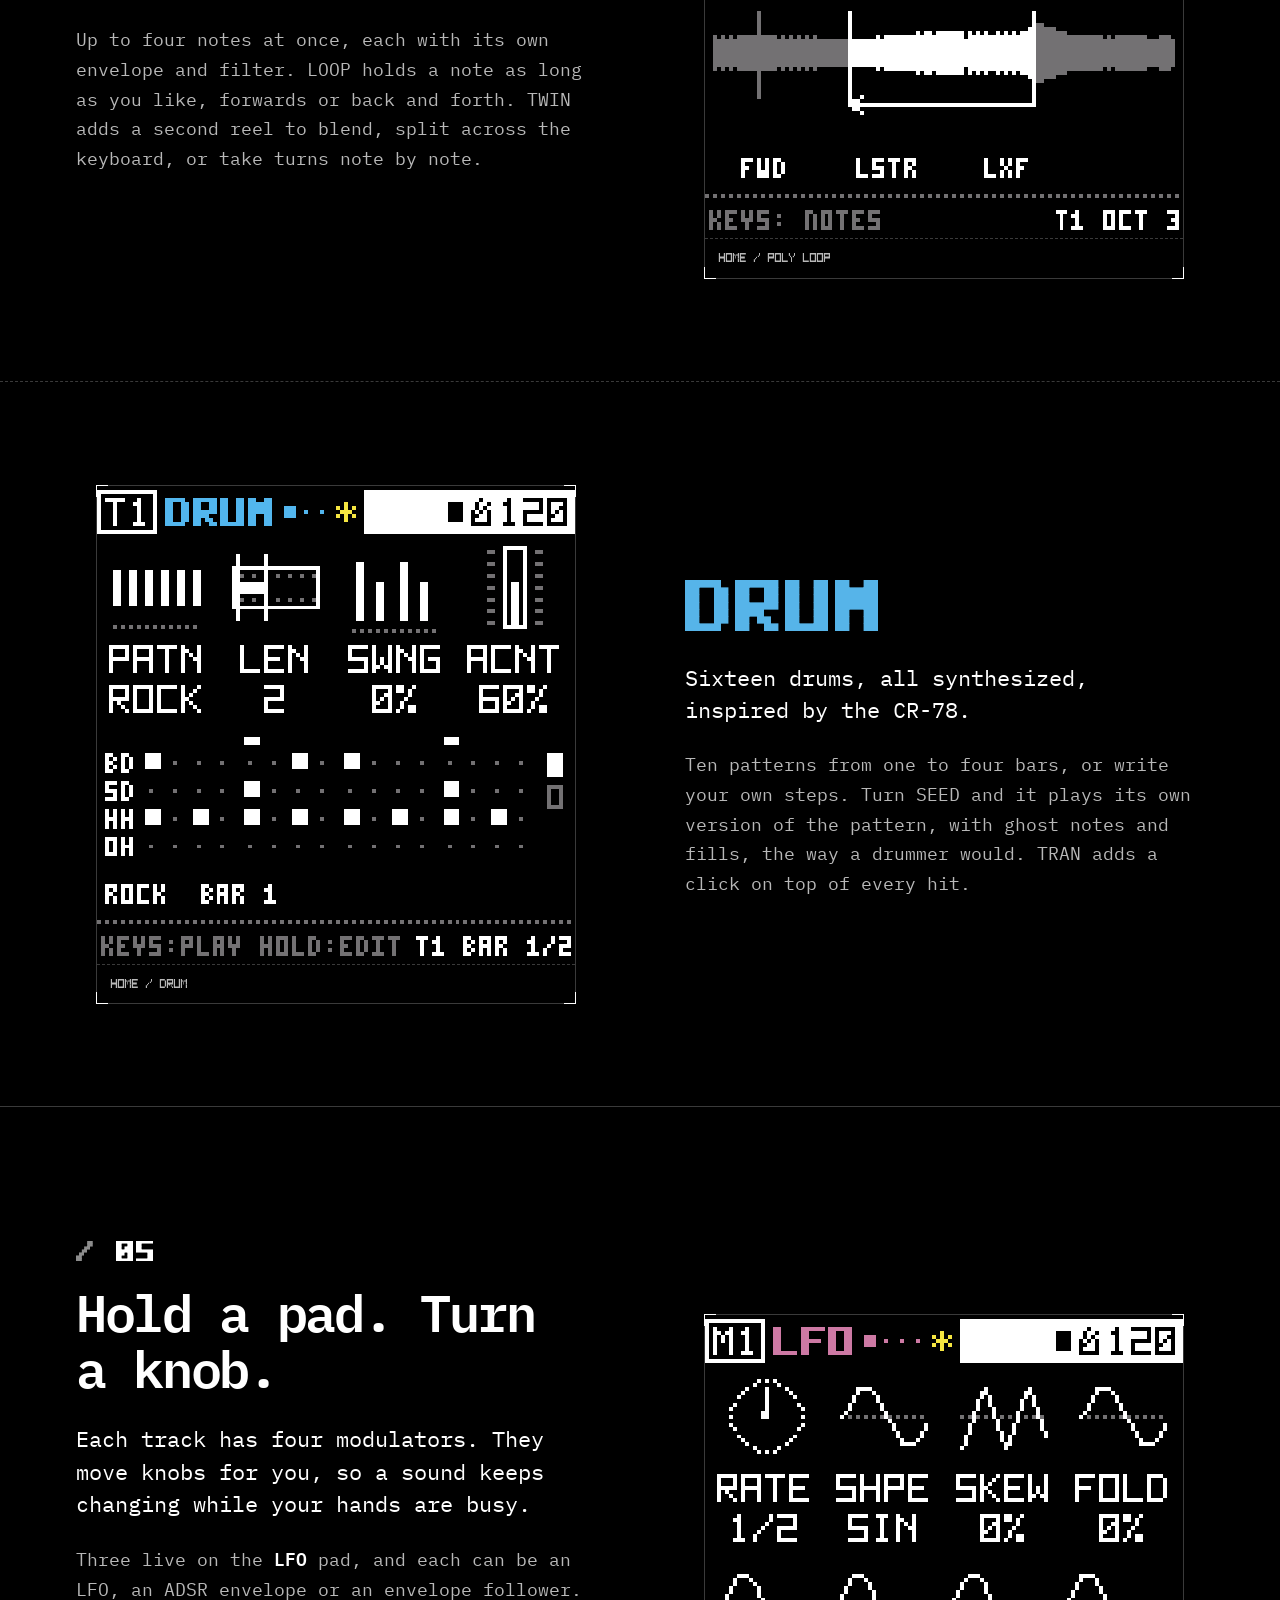
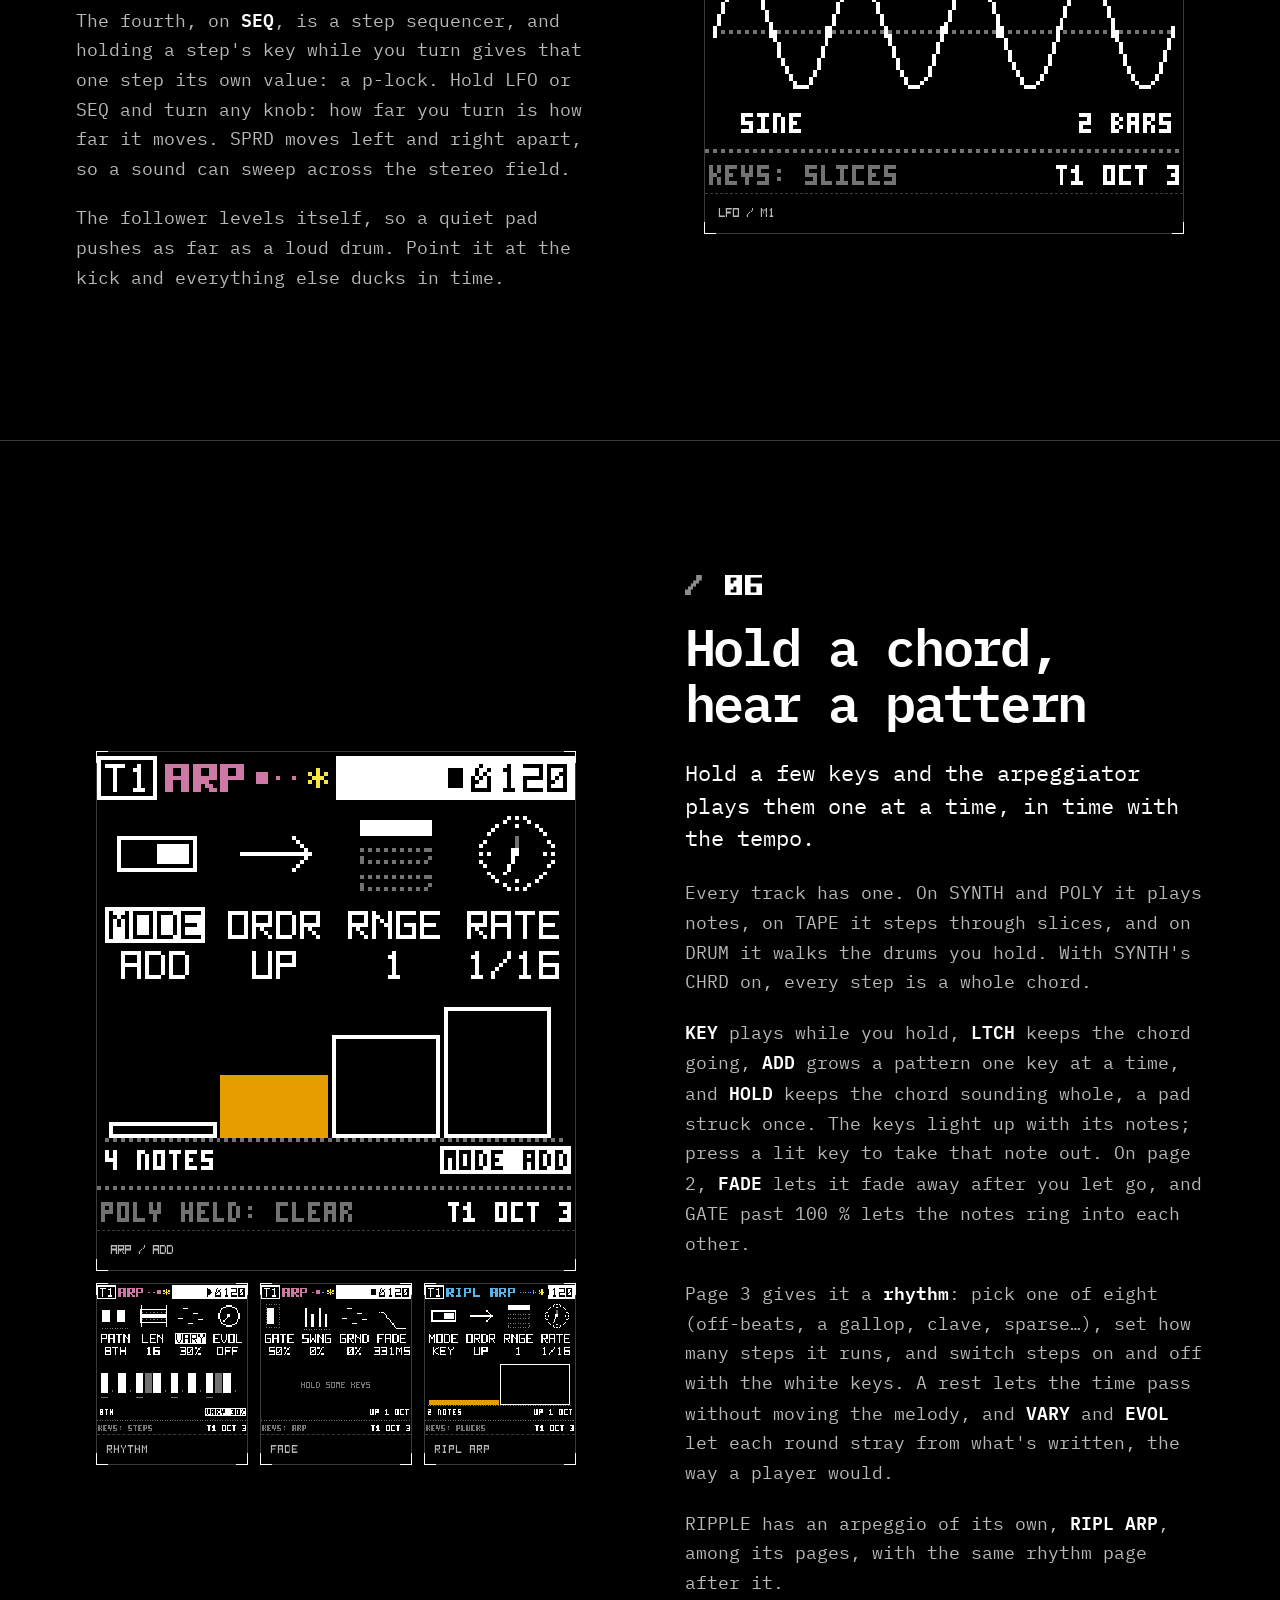
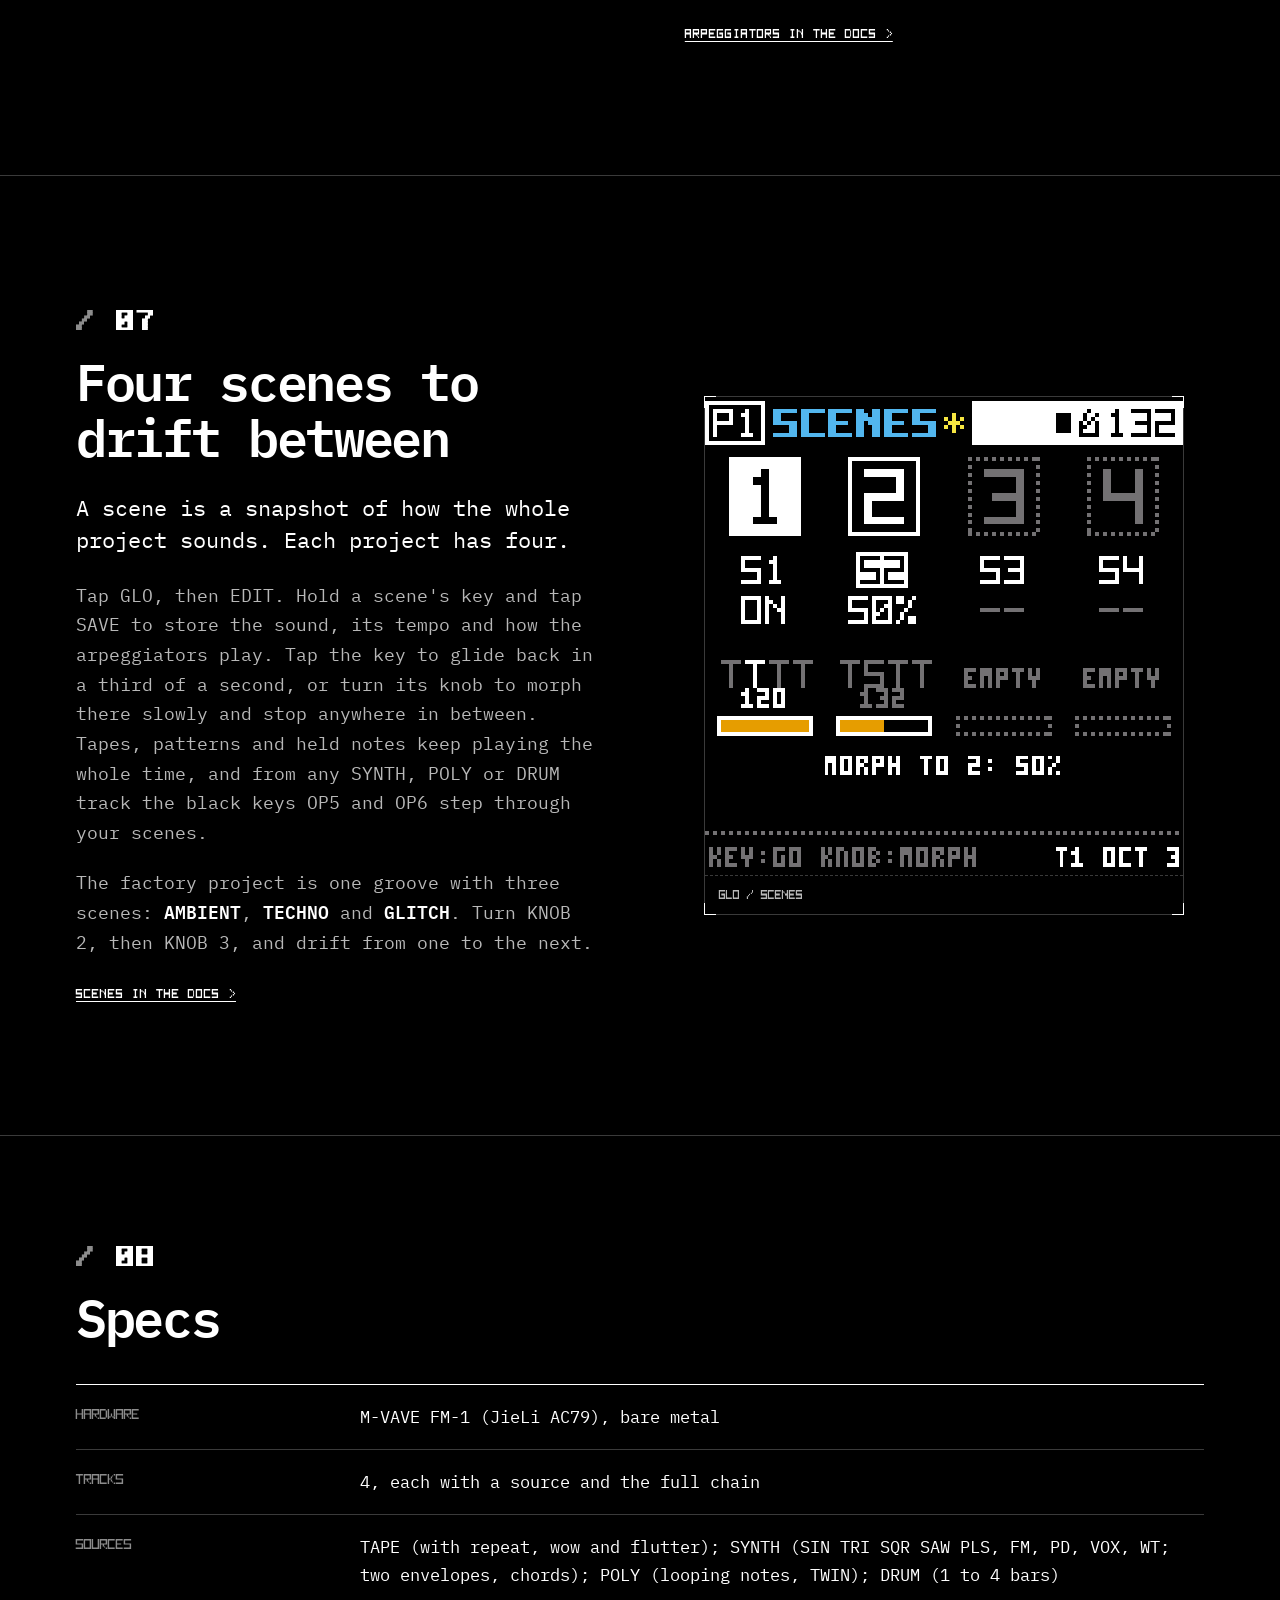
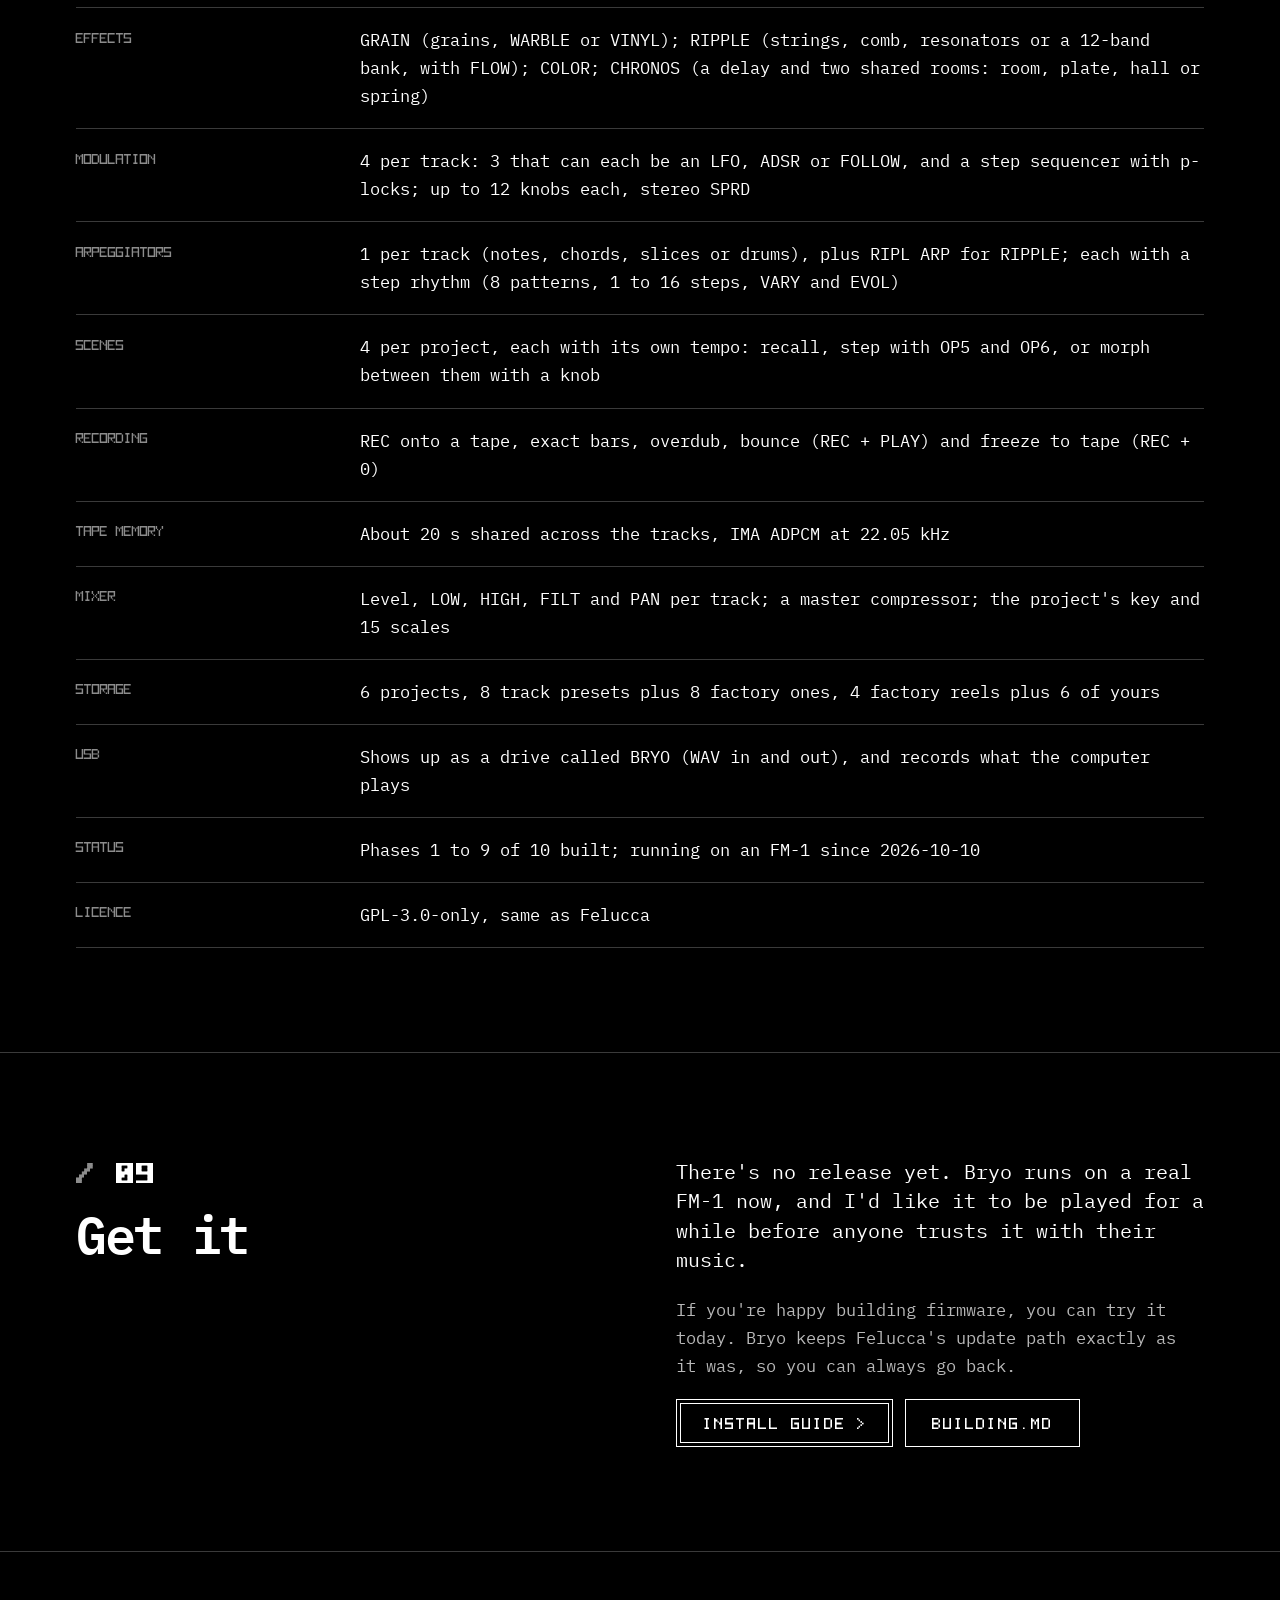
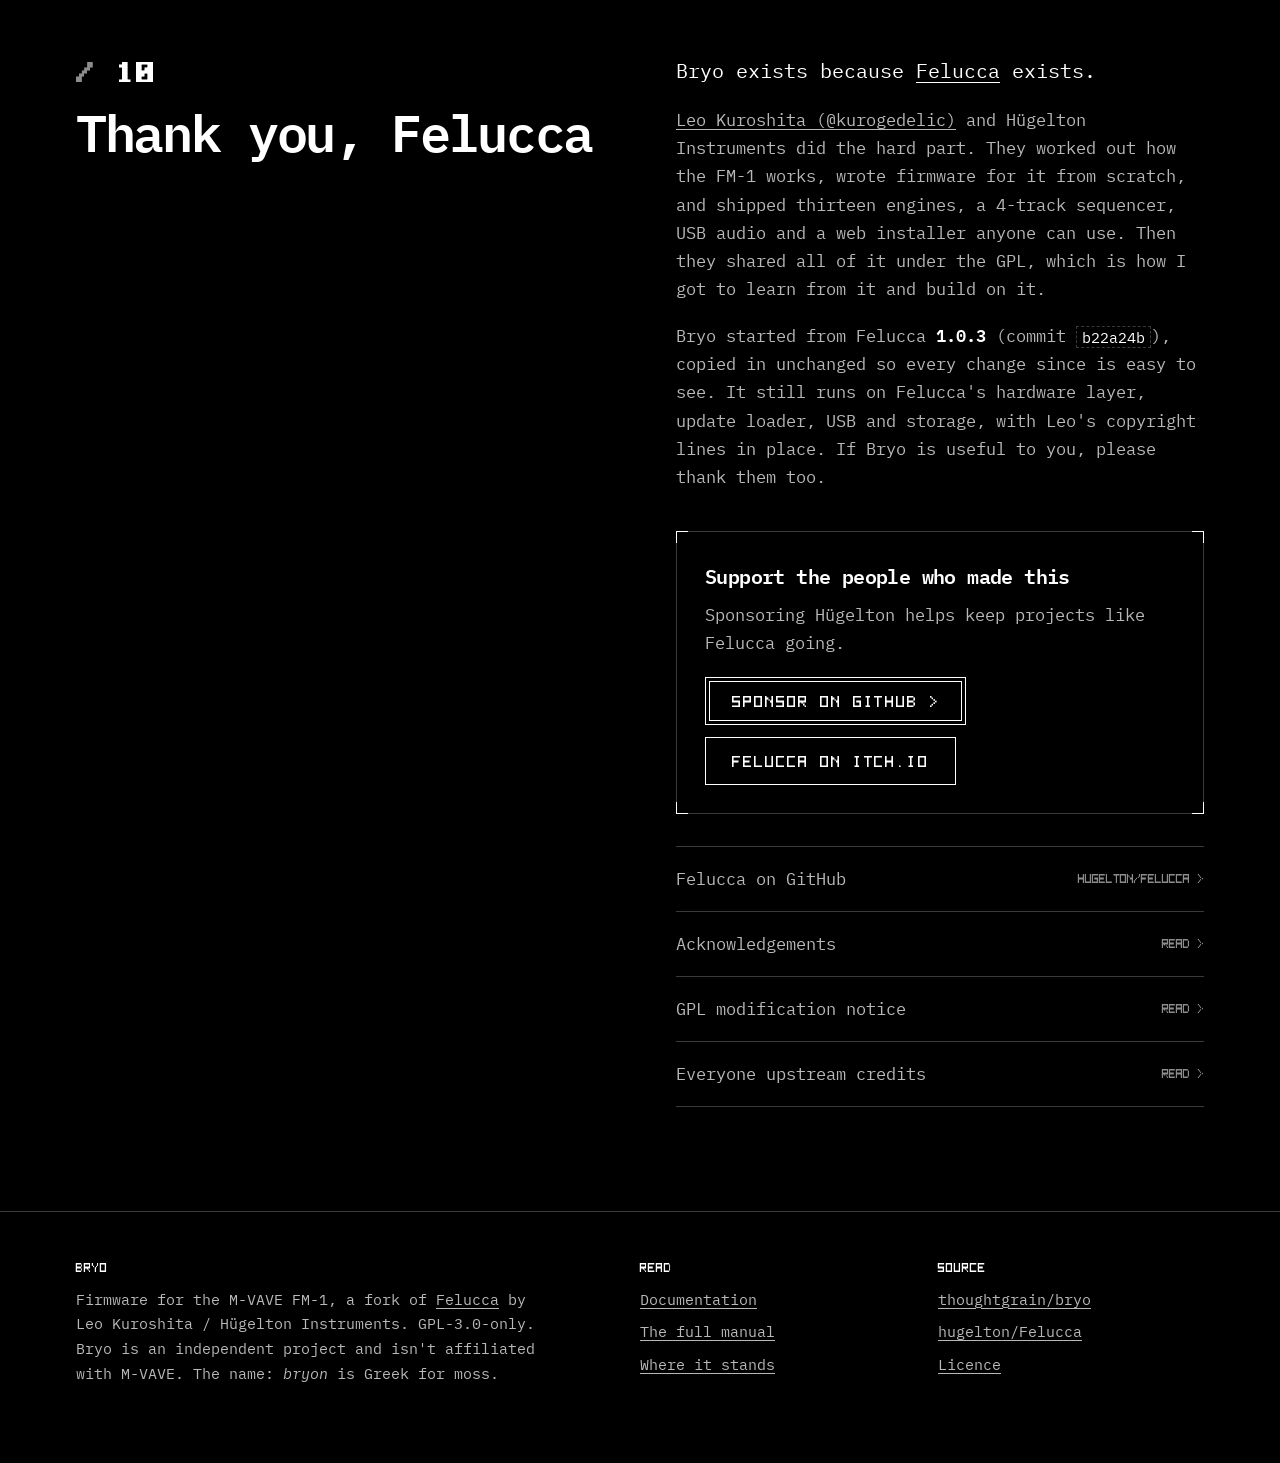
==== commit 2eb1ece9: "Bryo: the manual, the site and the READMEs after the 2026-10-19 firmware The site catches up with th" ====
--- a/site/index.html
+++ b/site/index.html
@@ -24,7 +24,7 @@
         <img class="logo__mark pixelated" src="img/wordmark.svg" width="115" height="35" alt="Bryo, home">
       </a>
       <div class="header-actions">
-        <a class="icon-btn" href="https://github.com/thoughtgrain/moss-and-air" aria-label="Bryo on GitHub">
+        <a class="icon-btn" href="https://github.com/thoughtgrain/bryo" aria-label="Bryo on GitHub">
           <svg aria-hidden="true"><use href="img/icons.svg#github"/></svg>
         </a>
         <button class="icon-btn" type="button" data-menu-open aria-haspopup="dialog" aria-controls="menu" aria-expanded="false" aria-label="Open menu">
@@ -57,7 +57,7 @@
           <li><a href="./#get"><span>09</span>Get it</a></li>
           <li><a href="./#thanks"><span>10</span>Thanks, Felucca</a></li>
           <li><a href="docs.html"><span>//</span>Documentation</a></li>
-          <li><a href="https://github.com/thoughtgrain/moss-and-air"><span>&gt;&gt;</span>GitHub</a></li>
+          <li><a href="https://github.com/thoughtgrain/bryo"><span>&gt;&gt;</span>GitHub</a></li>
         </ul>
       </nav>
     </div>
@@ -67,7 +67,7 @@
     <div class="wrap product-bar__inner">
       <p class="product-bar__name">Bryo</p>
       <p class="product-bar__meta">FM-1 firmware · GPL-3.0</p>
-      <a class="btn" href="https://github.com/thoughtgrain/moss-and-air">Source on GitHub</a>
+      <a class="btn" href="https://github.com/thoughtgrain/bryo">Source on GitHub</a>
     </div>
   </div>
 
@@ -106,7 +106,7 @@
         <div class="prose">
           <p class="lead">Bryo is new firmware for the M-VAVE FM-1. It gives you four tracks. Each one starts with a sound and sends it through four effects, always in the same order.</p>
           <p>Let's start with the tape, because everything grows from it. A tape is a loop that lives in memory. Press PLAY and it plays. Press a white key and you hear one of its sixteen slices. Press REC and it records the other three tracks onto itself, so you can bounce an idea down and keep building on top.</p>
-          <p>The four tracks share about <strong>20 seconds</strong> of memory. A track only takes what it records, so three short loops leave room for one long one.</p>
+          <p>The four tracks share about <strong>20 seconds</strong> of memory. A track only takes what it records, so three short loops leave room for one long one, and the silent stretches of a take cost nothing at all.</p>
           <p>There are no menus. Each page shows four values, and the four knobs change those four values. Press a pad again to see its next page. Hold a pad and the white keys light up, one for each page, so you can jump straight there.</p>
           <p>Every screen on this site comes from the same code that runs on the FM-1. What you see here is what you'll see on the device. <a href="#tour">Watch it in action below.</a></p>
         </div>
@@ -191,6 +191,7 @@
               <h3>Grain <span class="tag px">Edit</span></h3>
               <p>GRAIN listens to the last few bars of the track and plays them back as tiny overlapping pieces. You can stretch them out, hold them on one spot, or let them trail behind with SCAN.</p>
               <p>Hold the black <strong>0</strong> key to freeze what it heard into a loop. Tap it instead and the freeze stays on until you tap again. Heard something good that already went by? Hold REC and press 0, and the last bars GRAIN heard become the track's tape.</p>
+              <p>GRAIN has two other forms (hold <strong>EDIT</strong> and turn <strong>SELECT</strong>): <strong>WARBLE</strong>, a tape machine with a tired motor that lurches as each hit lands, and <strong>VINYL</strong>, a record with its dust, its hiss, its warp and a needle that skips, sticks or brakes. Either one works on the whole sound or on the grains.</p>
             </div>
           </div>
 
@@ -203,7 +204,7 @@
               <h3>Ripple <span class="tag px">Edit</span></h3>
               <p>Something tuned that the track's sound rings through. Hold <strong>EDIT</strong> and turn <strong>SELECT</strong> to pick what: four plucked strings, a hollow COMB that only rings the odd harmonics, four resonant bands, or a 12-band filter bank that sorts whatever comes in into a chord.</p>
               <p>Each form comes out about as loud as what goes in, so turning WET up is a real change: a drum loop through the 12-band bank gets sorted into the chord's notes. The second page is the form's own. The strings get detune, drift, drive and pick. The comb gets POL, for a hollow or a metallic ring. The resonators get a spotlight (FOCS and WDTH), and FLOW, which walks the sound up and down through the bands by itself.</p>
-              <p>The notes come from a chord you choose, from major and minor to sevenths and power chords. On its page the white keys set the root. With KEYS on PLCK they pluck it too; on TUNE they only retune it, so what rings is the track's own sound. Its last page, RIPL ARP, plays it as an arpeggio.</p>
+              <p>The notes come from a chord you choose, from major and minor to sevenths and power chords. On its page the white keys set the root. With KEYS on PLCK they pluck it too; on TUNE they only retune it, so what rings is the track's own sound. Its RIPL ARP page plays it as an arpeggio, with a rhythm of its own on the page after.</p>
             </div>
           </div>
 
@@ -305,7 +306,7 @@
         <div class="band__media">
           <figure class="screen"><img class="pixelated" src="img/arp_add.png" width="480" height="480" alt="ARP in ADD mode with four notes piled up" loading="lazy"><figcaption class="px">ARP / Add</figcaption></figure>
           <div class="band__thumbs">
-            <figure class="screen"><img class="pixelated" src="img/arp.png" width="480" height="480" alt="ARP: two notes held, the one playing filled" loading="lazy"><figcaption class="px">Key</figcaption></figure>
+            <figure class="screen"><img class="pixelated" src="img/arp_rhythm.png" width="480" height="480" alt="ARP page 3, RHYTHM: 8TH, VARY 30 %" loading="lazy"><figcaption class="px">Rhythm</figcaption></figure>
             <figure class="screen"><img class="pixelated" src="img/arp_fade.png" width="480" height="480" alt="ARP page 2: GATE SWNG GRND FADE" loading="lazy"><figcaption class="px">Fade</figcaption></figure>
             <figure class="screen"><img class="pixelated" src="img/arp_res.png" width="480" height="480" alt="RIPL ARP plucking RIPPLE's strings" loading="lazy"><figcaption class="px">Ripl arp</figcaption></figure>
           </div>
@@ -316,7 +317,8 @@
           <p class="lead">Hold a few keys and the arpeggiator plays them one at a time, in time with the tempo.</p>
           <p>Every track has one. On SYNTH and POLY it plays notes, on TAPE it steps through slices, and on DRUM it walks the drums you hold. With SYNTH's CHRD on, every step is a whole chord.</p>
           <p><strong>KEY</strong> plays while you hold, <strong>LTCH</strong> keeps the chord going, <strong>ADD</strong> grows a pattern one key at a time, and <strong>HOLD</strong> keeps the chord sounding whole, a pad struck once. The keys light up with its notes; press a lit key to take that note out. On page 2, <strong>FADE</strong> lets it fade away after you let go, and GATE past 100&nbsp;% lets the notes ring into each other.</p>
-          <p>RIPPLE has an arpeggio of its own, <strong>RIPL ARP</strong>, on its last page.</p>
+          <p>Page 3 gives it a <strong>rhythm</strong>: pick one of eight (off-beats, a gallop, clave, sparse&hellip;), set how many steps it runs, and switch steps on and off with the white keys. A rest lets the time pass without moving the melody, and <strong>VARY</strong> and <strong>EVOL</strong> let each round stray from what's written, the way a player would.</p>
+          <p>RIPPLE has an arpeggio of its own, <strong>RIPL ARP</strong>, among its pages, with the same rhythm page after it.</p>
           <a class="more-link px" href="docs.html#arps">Arpeggiators in the docs &gt;</a>
         </div>
       </div>
@@ -345,10 +347,10 @@
         <dl class="specs">
           <div><dt class="px">Hardware</dt><dd>M-VAVE FM-1 (JieLi AC79), bare metal</dd></div>
           <div><dt class="px">Tracks</dt><dd>4, each with a source and the full chain</dd></div>
-          <div><dt class="px">Sources</dt><dd>TAPE (with freeze, wow and flutter); SYNTH (SIN TRI SQR SAW PLS, FM, PD, VOX, WT; two envelopes, chords); POLY (looping notes, TWIN); DRUM (1 to 4 bars)</dd></div>
-          <div><dt class="px">Effects</dt><dd>GRAIN; RIPPLE (strings, comb, resonators or a 12-band bank, with FLOW); COLOR; CHRONOS (a delay and two shared rooms: room, plate, hall or spring)</dd></div>
+          <div><dt class="px">Sources</dt><dd>TAPE (with repeat, wow and flutter); SYNTH (SIN TRI SQR SAW PLS, FM, PD, VOX, WT; two envelopes, chords); POLY (looping notes, TWIN); DRUM (1 to 4 bars)</dd></div>
+          <div><dt class="px">Effects</dt><dd>GRAIN (grains, WARBLE or VINYL); RIPPLE (strings, comb, resonators or a 12-band bank, with FLOW); COLOR; CHRONOS (a delay and two shared rooms: room, plate, hall or spring)</dd></div>
           <div><dt class="px">Modulation</dt><dd>4 per track: 3 that can each be an LFO, ADSR or FOLLOW, and a step sequencer with p-locks; up to 12 knobs each, stereo SPRD</dd></div>
-          <div><dt class="px">Arpeggiators</dt><dd>1 per track (notes, chords, slices or drums), plus RIPL ARP for RIPPLE</dd></div>
+          <div><dt class="px">Arpeggiators</dt><dd>1 per track (notes, chords, slices or drums), plus RIPL ARP for RIPPLE; each with a step rhythm (8 patterns, 1 to 16 steps, VARY and EVOL)</dd></div>
           <div><dt class="px">Scenes</dt><dd>4 per project, each with its own tempo: recall, step with OP5 and OP6, or morph between them with a knob</dd></div>
           <div><dt class="px">Recording</dt><dd>REC onto a tape, exact bars, overdub, bounce (REC + PLAY) and freeze to tape (REC + 0)</dd></div>
           <div><dt class="px">Tape memory</dt><dd>About 20&nbsp;s shared across the tracks, IMA ADPCM at 22.05&nbsp;kHz</dd></div>
@@ -372,7 +374,7 @@
           <p>If you're happy building firmware, you can try it today. Bryo keeps Felucca's update path exactly as it was, so you can always go back.</p>
           <div class="btn-row">
             <a class="btn btn--solid" href="docs.html#install">Install guide</a>
-            <a class="btn" href="https://github.com/thoughtgrain/moss-and-air/blob/HEAD/bryo/BUILDING.md">Building.md</a>
+            <a class="btn" href="https://github.com/thoughtgrain/bryo/blob/HEAD/bryo/BUILDING.md">Building.md</a>
           </div>
         </div>
       </div>
@@ -400,9 +402,9 @@
 
           <ul class="thanks__links">
             <li><a href="https://github.com/hugelton/Felucca">Felucca on GitHub <span class="px" aria-hidden="true">hugelton/Felucca &gt;</span></a></li>
-            <li><a href="https://github.com/thoughtgrain/moss-and-air/blob/HEAD/bryo/ACKNOWLEDGEMENTS.md">Acknowledgements <span class="px" aria-hidden="true">Read &gt;</span></a></li>
-            <li><a href="https://github.com/thoughtgrain/moss-and-air/blob/HEAD/bryo/NOTICE.md">GPL modification notice <span class="px" aria-hidden="true">Read &gt;</span></a></li>
-            <li><a href="https://github.com/thoughtgrain/moss-and-air/blob/HEAD/bryo/LICENSING.md">Everyone upstream credits <span class="px" aria-hidden="true">Read &gt;</span></a></li>
+            <li><a href="https://github.com/thoughtgrain/bryo/blob/HEAD/bryo/ACKNOWLEDGEMENTS.md">Acknowledgements <span class="px" aria-hidden="true">Read &gt;</span></a></li>
+            <li><a href="https://github.com/thoughtgrain/bryo/blob/HEAD/bryo/NOTICE.md">GPL modification notice <span class="px" aria-hidden="true">Read &gt;</span></a></li>
+            <li><a href="https://github.com/thoughtgrain/bryo/blob/HEAD/bryo/LICENSING.md">Everyone upstream credits <span class="px" aria-hidden="true">Read &gt;</span></a></li>
           </ul>
         </div>
       </div>
@@ -419,16 +421,16 @@
         <h2 class="px">Read</h2>
         <ul>
           <li><a href="docs.html">Documentation</a></li>
-          <li><a href="https://github.com/thoughtgrain/moss-and-air/blob/HEAD/bryo/docs/manual/README.md">The full manual</a></li>
-          <li><a href="https://github.com/thoughtgrain/moss-and-air/blob/HEAD/bryo/docs/bryo-status.md">Where it stands</a></li>
+          <li><a href="https://github.com/thoughtgrain/bryo/blob/HEAD/bryo/docs/manual/README.md">The full manual</a></li>
+          <li><a href="https://github.com/thoughtgrain/bryo/blob/HEAD/bryo/docs/bryo-status.md">Where it stands</a></li>
         </ul>
       </div>
       <div>
         <h2 class="px">Source</h2>
         <ul>
-          <li><a href="https://github.com/thoughtgrain/moss-and-air">thoughtgrain/moss-and-air</a></li>
+          <li><a href="https://github.com/thoughtgrain/bryo">thoughtgrain/bryo</a></li>
           <li><a href="https://github.com/hugelton/Felucca">hugelton/Felucca</a></li>
-          <li><a href="https://github.com/thoughtgrain/moss-and-air/blob/HEAD/bryo/LICENSE">Licence</a></li>
+          <li><a href="https://github.com/thoughtgrain/bryo/blob/HEAD/bryo/LICENSE">Licence</a></li>
         </ul>
       </div>
     </div>
--- a/site/css/style.css
+++ b/site/css/style.css
@@ -1147,3 +1147,88 @@
 @media (min-width: 900px) {
   .band__text { font-size: 1.125rem; }
 }
+
+/* ---------- step-by-step guides: the panel with the hands lit, and the screen it gives ---------- */
+
+.walk-legend {
+  display: flex;
+  flex-wrap: wrap;
+  gap: 12px 28px;
+  margin: 24px 0 8px;
+  padding: 14px 16px;
+  border: 1px dashed var(--line);
+  font-size: 0.875rem;
+  color: var(--ink-soft);
+}
+.walk-legend__item { display: inline-flex; align-items: center; gap: 10px; }
+.walk-legend__swatch {
+  position: relative;
+  flex: none;
+  width: 22px;
+  height: 22px;
+  border: 3px solid var(--orange);
+}
+.walk-legend__swatch--hold { background: rgba(230, 159, 0, 0.35); }
+.walk-legend__swatch--turn i {
+  position: absolute;
+  left: 50%;
+  top: 2px;
+  width: 3px;
+  height: 7px;
+  margin-left: -1.5px;
+  background: var(--orange);
+  transform: rotate(35deg);
+  transform-origin: 50% 100%;
+}
+
+.walk { list-style: none; margin: 16px 0 32px; padding: 0; counter-reset: walk; }
+.walk__step {
+  counter-increment: walk;
+  padding: 20px 0 28px;
+  border-top: 1px solid var(--line);
+}
+.walk__text { position: relative; padding-left: 48px; }
+.walk__text::before {
+  content: counter(walk, decimal-leading-zero);
+  position: absolute;
+  left: 0;
+  top: 0.15em;
+  font-family: var(--font-pixel);
+  color: var(--orange);
+  font-size: 1.125rem;
+}
+.walk__text p { margin: 0 0 14px; }
+
+/* the panel and the screen side by side: the screen is the panel's height, so they line up */
+.walk__fig {
+  display: grid;
+  grid-template-columns: minmax(0, 960fr) minmax(0, 340fr);
+  gap: 12px;
+  align-items: start;
+  margin: 0;
+}
+.walk__panel { width: 100%; height: auto; border: 1px solid var(--line); }
+.walk__screen { position: relative; margin: 0; }
+.walk__screen img { width: 100%; display: block; }
+.walk__screen span {
+  display: block;
+  padding: 6px 8px;
+  border-top: 1px dashed var(--line);
+  font-size: 0.6875rem;
+  color: var(--ink-soft);
+}
+@media (max-width: 599px) {
+  /* phones: the panel across the column, the screen under it at 65 %, as everywhere on the site */
+  .walk__fig { grid-template-columns: minmax(0, 1fr); }
+  .walk__screen { width: 65%; margin-inline: auto; }
+  .walk__text { padding-left: 40px; }
+}
+
+/* the numbered screen and its key */
+.screen--marks { max-width: 360px; margin: 8px 0 16px; background: #fff; }
+.screen--marks img { width: 100%; }
+.screen--marks::before { display: none; }
+.doc .screen-key { margin: 0 0 20px; padding-left: 2.25em; }
+.screen-key li { margin-bottom: 0.35em; }
+/* a guide's steps run the full column: no list indent (the step number sits in the text's own gutter) */
+.doc ol.walk { padding-left: 0; }
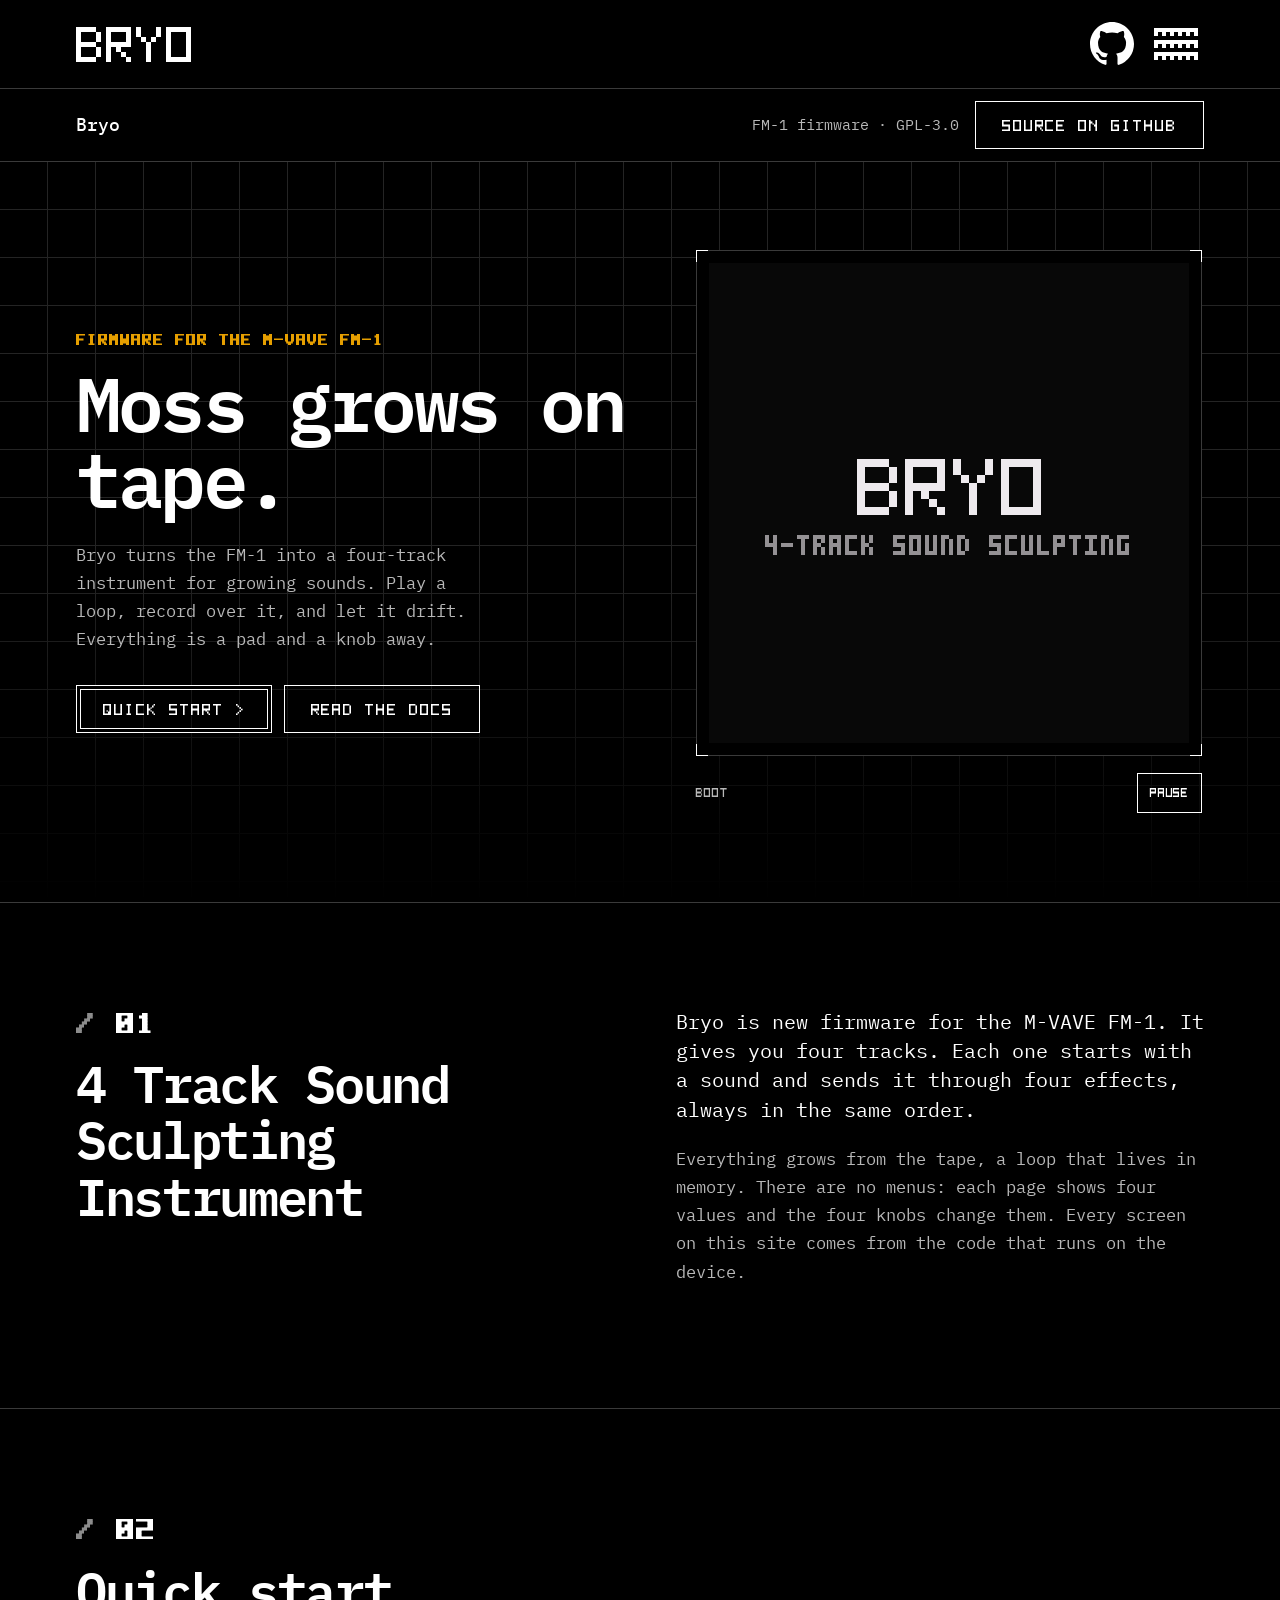
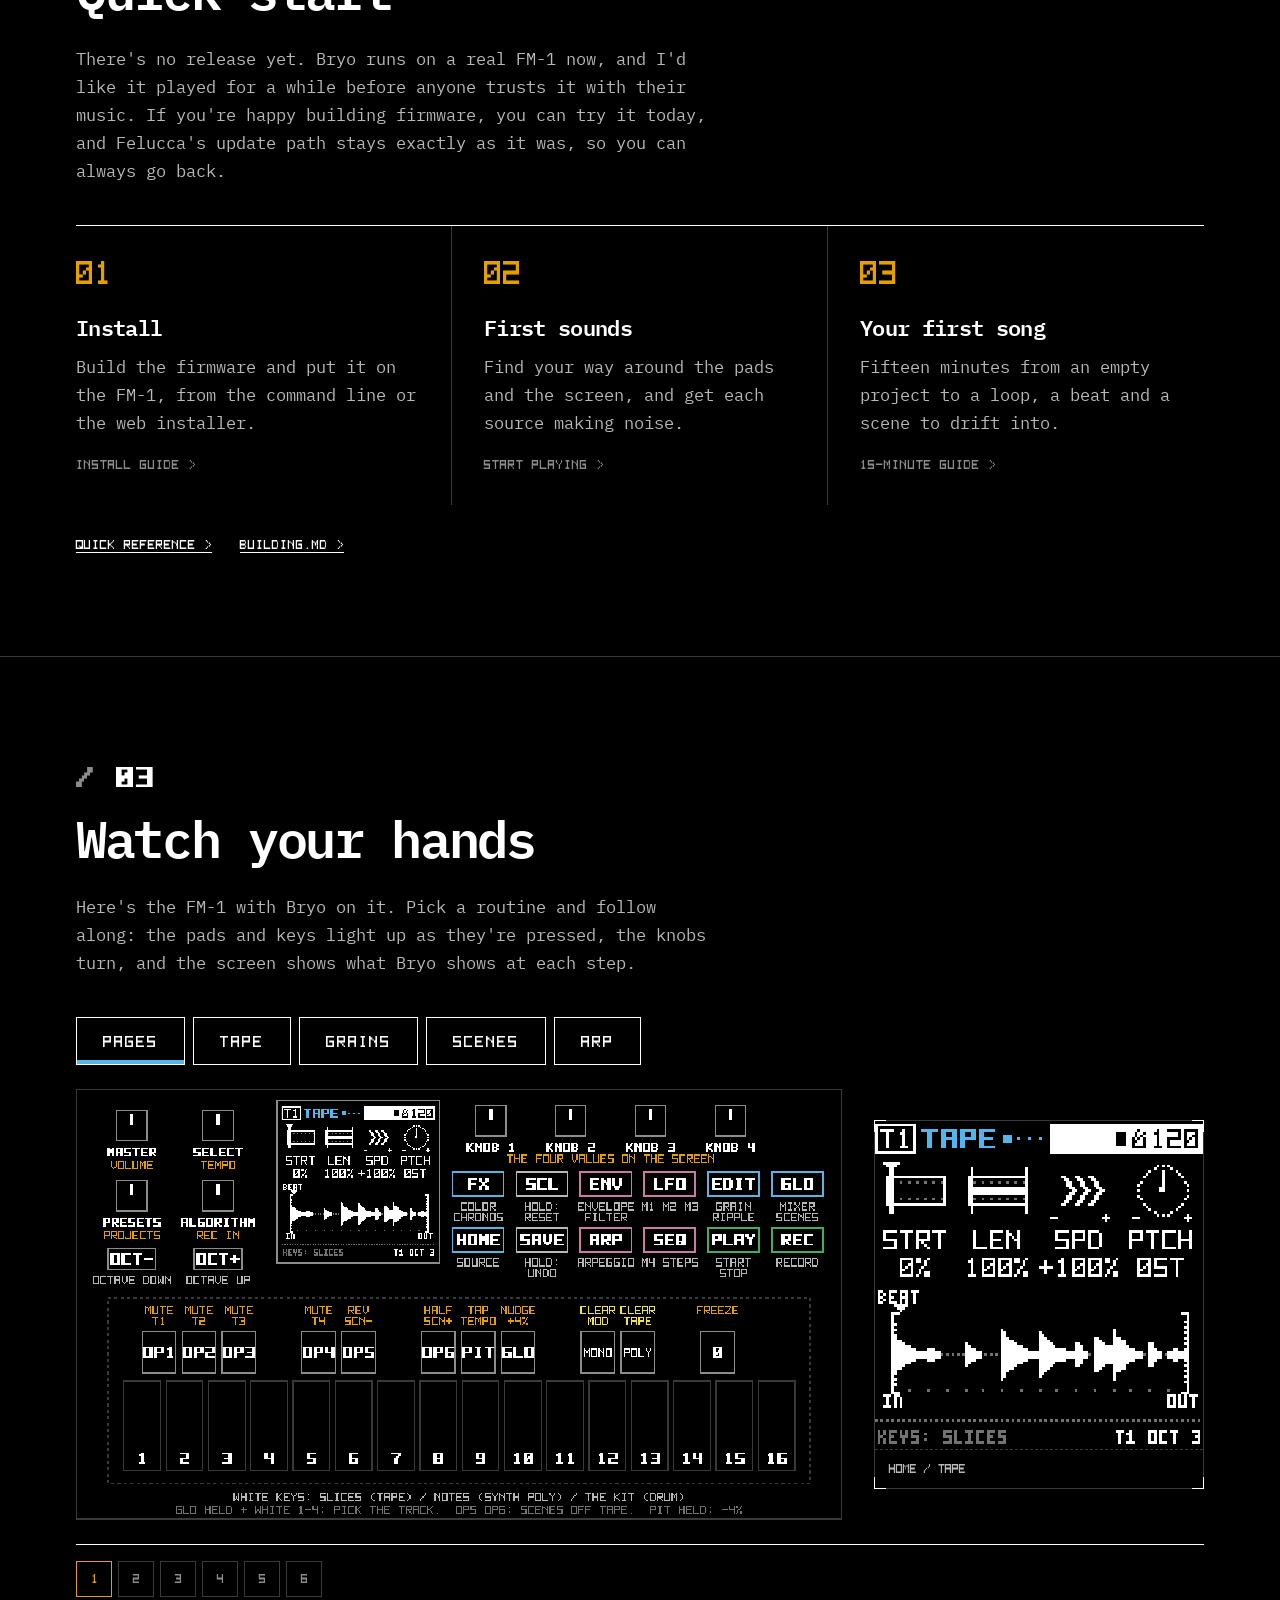
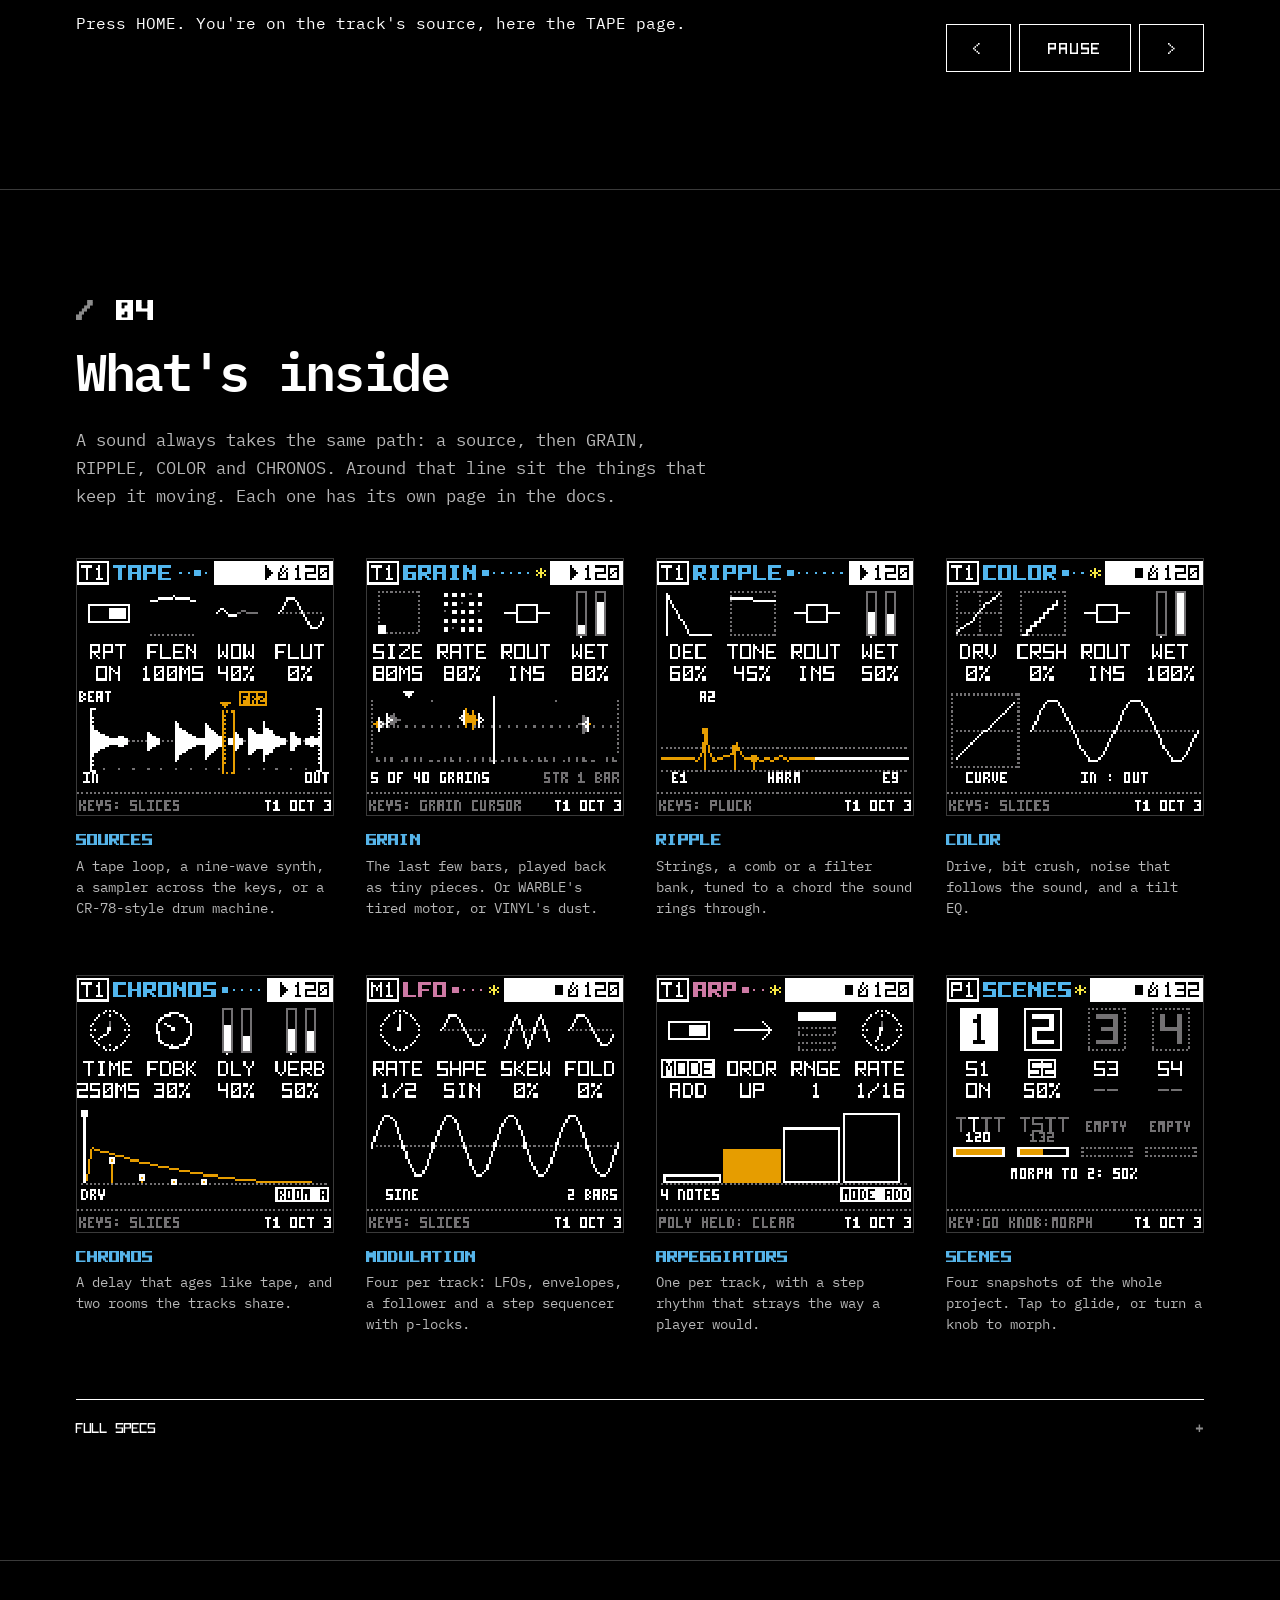
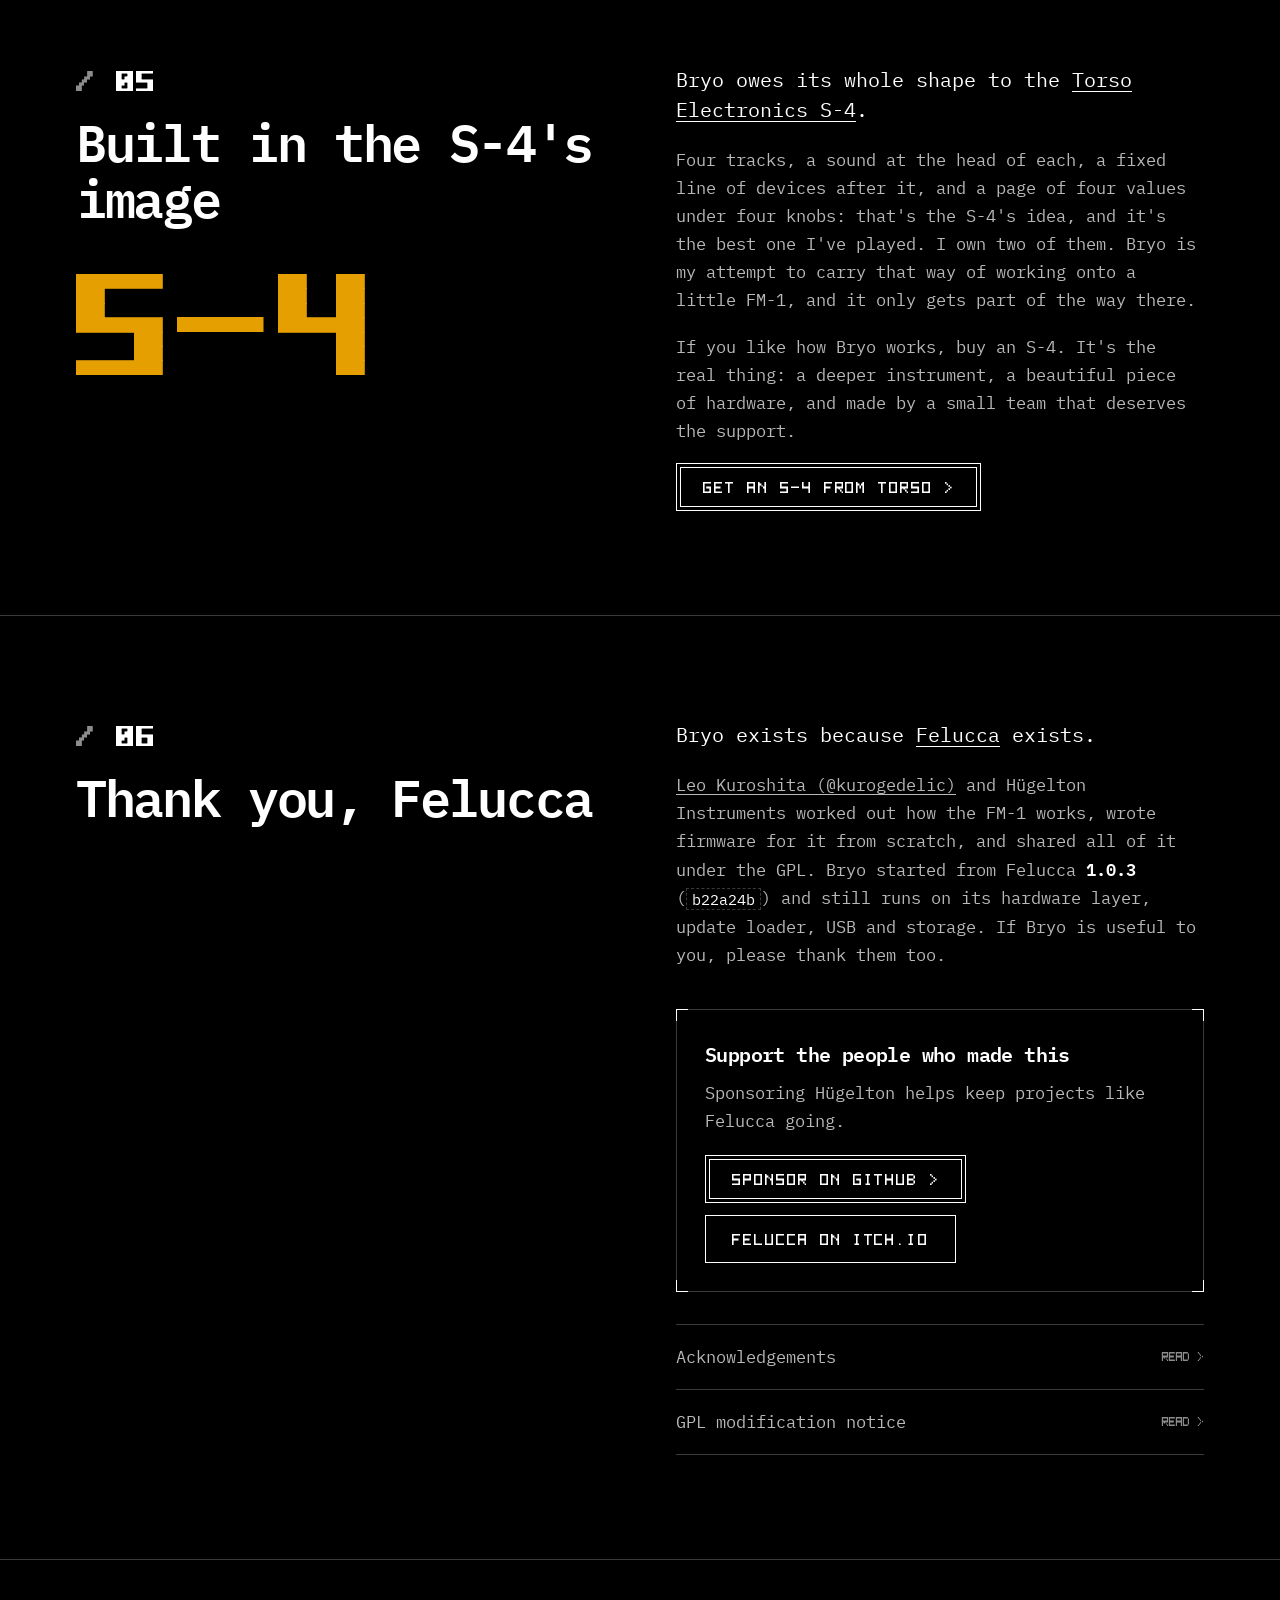
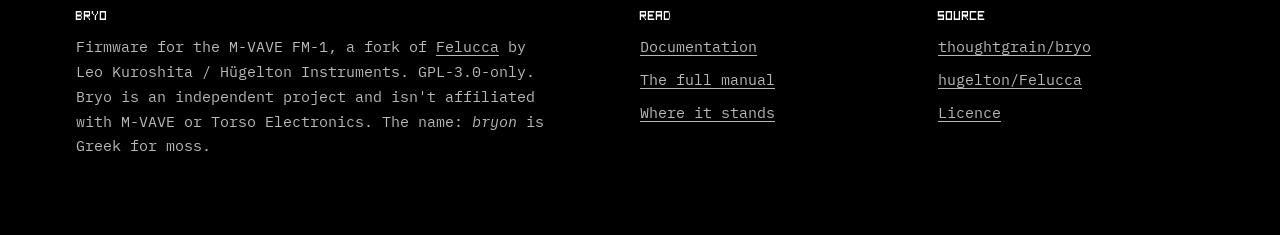
==== commit 37956475: "Bryo: a calmer home page with a quick start and a nod to the Torso S-4 The home page had ten numbere" ====
--- a/site/index.html
+++ b/site/index.html
@@ -47,15 +47,11 @@
       <nav aria-label="Main">
         <ul class="menu__list">
           <li><a href="./#instrument"><span>01</span>Instrument</a></li>
-          <li><a href="./#tour"><span>02</span>Watch your hands</a></li>
-          <li><a href="./#chain"><span>03</span>The chain</a></li>
-          <li><a href="./#sources"><span>04</span>Sources</a></li>
-          <li><a href="./#mod"><span>05</span>Modulation</a></li>
-          <li><a href="./#arps"><span>06</span>Arpeggiators</a></li>
-          <li><a href="./#scenes"><span>07</span>Scenes</a></li>
-          <li><a href="./#specs"><span>08</span>Specs</a></li>
-          <li><a href="./#get"><span>09</span>Get it</a></li>
-          <li><a href="./#thanks"><span>10</span>Thanks, Felucca</a></li>
+          <li><a href="./#start"><span>02</span>Quick start</a></li>
+          <li><a href="./#tour"><span>03</span>Watch your hands</a></li>
+          <li><a href="./#inside"><span>04</span>What's inside</a></li>
+          <li><a href="./#s4"><span>05</span>Torso S-4</a></li>
+          <li><a href="./#thanks"><span>06</span>Thanks, Felucca</a></li>
           <li><a href="docs.html"><span>//</span>Documentation</a></li>
           <li><a href="https://github.com/thoughtgrain/bryo"><span>&gt;&gt;</span>GitHub</a></li>
         </ul>
@@ -79,8 +75,8 @@
           <h1 class="hero__title" id="hero-title">Moss grows on tape.</h1>
           <p class="hero__lede">Bryo turns the FM-1 into a four-track instrument for growing sounds. Play a loop, record over it, and let it drift. Everything is a pad and a knob away.</p>
           <div class="btn-row">
-            <a class="btn btn--solid" href="docs.html">Read the docs</a>
-            <a class="btn" href="docs.html#new">What's new</a>
+            <a class="btn btn--solid" href="#start">Quick start</a>
+            <a class="btn" href="docs.html">Read the docs</a>
           </div>
         </div>
 
@@ -105,17 +101,47 @@
         </div>
         <div class="prose">
           <p class="lead">Bryo is new firmware for the M-VAVE FM-1. It gives you four tracks. Each one starts with a sound and sends it through four effects, always in the same order.</p>
-          <p>Let's start with the tape, because everything grows from it. A tape is a loop that lives in memory. Press PLAY and it plays. Press a white key and you hear one of its sixteen slices. Press REC and it records the other three tracks onto itself, so you can bounce an idea down and keep building on top.</p>
-          <p>The four tracks share about <strong>20 seconds</strong> of memory. A track only takes what it records, so three short loops leave room for one long one, and the silent stretches of a take cost nothing at all.</p>
-          <p>There are no menus. Each page shows four values, and the four knobs change those four values. Press a pad again to see its next page. Hold a pad and the white keys light up, one for each page, so you can jump straight there.</p>
-          <p>Every screen on this site comes from the same code that runs on the FM-1. What you see here is what you'll see on the device. <a href="#tour">Watch it in action below.</a></p>
-        </div>
+          <p>Everything grows from the tape, a loop that lives in memory. There are no menus: each page shows four values and the four knobs change them. Every screen on this site comes from the code that runs on the device.</p>
+        </div>
+      </div>
+    </section>
+
+    <section class="section" id="start" aria-labelledby="start-title">
+      <div class="wrap">
+        <span class="section__num px"><span class="slash" aria-hidden="true">/</span> 02</span>
+        <h2 class="section__title" id="start-title">Quick start</h2>
+        <div class="prose">
+          <p>There's no release yet. Bryo runs on a real FM-1 now, and I'd like it played for a while before anyone trusts it with their music. If you're happy building firmware, you can try it today, and Felucca's update path stays exactly as it was, so you can always go back.</p>
+        </div>
+
+        <ol class="quick">
+          <li class="quick__step">
+            <span class="quick__num px" aria-hidden="true">01</span>
+            <h3 class="quick__title"><a href="docs.html#install">Install</a></h3>
+            <p>Build the firmware and put it on the FM-1, from the command line or the web installer.</p>
+            <span class="quick__go px" aria-hidden="true">Install guide &gt;</span>
+          </li>
+          <li class="quick__step">
+            <span class="quick__num px" aria-hidden="true">02</span>
+            <h3 class="quick__title"><a href="docs.html#first">First sounds</a></h3>
+            <p>Find your way around the pads and the screen, and get each source making noise.</p>
+            <span class="quick__go px" aria-hidden="true">Start playing &gt;</span>
+          </li>
+          <li class="quick__step">
+            <span class="quick__num px" aria-hidden="true">03</span>
+            <h3 class="quick__title"><a href="docs.html#song">Your first song</a></h3>
+            <p>Fifteen minutes from an empty project to a loop, a beat and a scene to drift into.</p>
+            <span class="quick__go px" aria-hidden="true">15-minute guide &gt;</span>
+          </li>
+        </ol>
+
+        <p class="quick__more"><a class="more-link px" href="docs.html#reference">Quick reference &gt;</a> <a class="more-link px" href="https://github.com/thoughtgrain/bryo/blob/HEAD/bryo/BUILDING.md">Building.md &gt;</a></p>
       </div>
     </section>
 
     <section class="section" id="tour" aria-labelledby="tour-title">
       <div class="wrap">
-        <span class="section__num px"><span class="slash" aria-hidden="true">/</span> 02</span>
+        <span class="section__num px"><span class="slash" aria-hidden="true">/</span> 03</span>
         <h2 class="section__title" id="tour-title">Watch your hands</h2>
         <div class="prose">
           <p>Here's the FM-1 with Bryo on it. Pick a routine and follow along: the pads and keys light up as they're pressed, the knobs turn, and the screen shows what Bryo shows at each step.</p>
@@ -153,228 +179,92 @@
       </div>
     </section>
 
-    <section class="section" id="chain" aria-labelledby="chain-title">
-      <div class="wrap">
-        <span class="section__num px"><span class="slash" aria-hidden="true">/</span> 03</span>
-        <h2 class="section__title" id="chain-title">One line, five stages</h2>
-        <div class="prose">
-          <p>A sound always takes the same path: the source, then GRAIN, RIPPLE, COLOR and CHRONOS. Since the order never changes, you always know where to look. EDIT holds GRAIN and RIPPLE, FX holds COLOR and CHRONOS: hold the pad and press OCT+ or OCT- to switch. Each effect's first page ends with its mix knobs, so KNOB&nbsp;4 fades it in.</p>
-        </div>
-
-        <div class="chain" data-tabs>
-          <div class="chain__tabs" role="tablist" aria-label="The signal chain">
-            <button class="chain__tab" role="tab" id="tab-source" aria-controls="panel-source" aria-selected="true"><small>1</small>Source</button>
-            <button class="chain__tab" role="tab" id="tab-grain" aria-controls="panel-grain" aria-selected="false" tabindex="-1"><small>2</small>Grain</button>
-            <button class="chain__tab" role="tab" id="tab-ripple" aria-controls="panel-ripple" aria-selected="false" tabindex="-1"><small>3</small>Ripple</button>
-            <button class="chain__tab" role="tab" id="tab-color" aria-controls="panel-color" aria-selected="false" tabindex="-1"><small>4</small>Color</button>
-            <button class="chain__tab" role="tab" id="tab-chronos" aria-controls="panel-chronos" aria-selected="false" tabindex="-1"><small>5</small>Chronos</button>
-          </div>
-
-          <div class="chain__panel" role="tabpanel" id="panel-source" aria-labelledby="tab-source" tabindex="0">
-            <figure class="screen">
-              <img class="pixelated" src="img/tape.png" width="480" height="480" alt="The TAPE page" loading="lazy">
-              <figcaption class="px">Home / Tape</figcaption>
-            </figure>
-            <div class="prose">
-              <h3>Source <span class="tag px">Home</span></h3>
-              <p>Pick a tape loop, a synth, a sampler that spreads sounds across the keys, or a drum machine. Hold <strong>HOME</strong> and turn <strong>SELECT</strong> to switch. Each source remembers its own knobs, so you can switch back without losing anything.</p>
-              <p><strong>HOME</strong> has the source itself. <strong>ENV</strong> has everything that shapes it: the envelopes, the filter, and on DRUM the kit.</p>
-            </div>
-          </div>
-
-          <div class="chain__panel" role="tabpanel" id="panel-grain" aria-labelledby="tab-grain" tabindex="0" hidden>
-            <figure class="screen">
-              <img class="pixelated" src="img/grain_playing.png" width="480" height="480" alt="GRAIN with grains playing" loading="lazy">
-              <figcaption class="px">Edit / Grain</figcaption>
-            </figure>
-            <div class="prose">
-              <h3>Grain <span class="tag px">Edit</span></h3>
-              <p>GRAIN listens to the last few bars of the track and plays them back as tiny overlapping pieces. You can stretch them out, hold them on one spot, or let them trail behind with SCAN.</p>
-              <p>Hold the black <strong>0</strong> key to freeze what it heard into a loop. Tap it instead and the freeze stays on until you tap again. Heard something good that already went by? Hold REC and press 0, and the last bars GRAIN heard become the track's tape.</p>
-              <p>GRAIN has two other forms (hold <strong>EDIT</strong> and turn <strong>SELECT</strong>): <strong>WARBLE</strong>, a tape machine with a tired motor that lurches as each hit lands, and <strong>VINYL</strong>, a record with its dust, its hiss, its warp and a needle that skips, sticks or brakes. Either one works on the whole sound or on the grains.</p>
-            </div>
-          </div>
-
-          <div class="chain__panel" role="tabpanel" id="panel-ripple" aria-labelledby="tab-ripple" tabindex="0" hidden>
-            <figure class="screen">
-              <img class="pixelated" src="img/reso_live.png" width="480" height="480" alt="RIPPLE with its four strings ringing" loading="lazy">
-              <figcaption class="px">Edit / Ripple</figcaption>
-            </figure>
-            <div class="prose">
-              <h3>Ripple <span class="tag px">Edit</span></h3>
-              <p>Something tuned that the track's sound rings through. Hold <strong>EDIT</strong> and turn <strong>SELECT</strong> to pick what: four plucked strings, a hollow COMB that only rings the odd harmonics, four resonant bands, or a 12-band filter bank that sorts whatever comes in into a chord.</p>
-              <p>Each form comes out about as loud as what goes in, so turning WET up is a real change: a drum loop through the 12-band bank gets sorted into the chord's notes. The second page is the form's own. The strings get detune, drift, drive and pick. The comb gets POL, for a hollow or a metallic ring. The resonators get a spotlight (FOCS and WDTH), and FLOW, which walks the sound up and down through the bands by itself.</p>
-              <p>The notes come from a chord you choose, from major and minor to sevenths and power chords. On its page the white keys set the root. With KEYS on PLCK they pluck it too; on TUNE they only retune it, so what rings is the track's own sound. Its RIPL ARP page plays it as an arpeggio, with a rhythm of its own on the page after.</p>
-            </div>
-          </div>
-
-          <div class="chain__panel" role="tabpanel" id="panel-color" aria-labelledby="tab-color" tabindex="0" hidden>
-            <figure class="screen">
-              <img class="pixelated" src="img/color.png" width="480" height="480" alt="The COLOR page with a sine wave drawn through it" loading="lazy">
-              <figcaption class="px">FX / Color</figcaption>
-            </figure>
-            <div class="prose">
-              <h3>Color <span class="tag px">FX</span></h3>
-              <p>Drive, bit crush, noise that follows the sound, and a tilt EQ. The page draws a sine wave through the whole stage, so you can see what the distortion does to it before you hear it.</p>
-            </div>
-          </div>
-
-          <div class="chain__panel" role="tabpanel" id="panel-chronos" aria-labelledby="tab-chronos" tabindex="0" hidden>
-            <figure class="screen">
-              <img class="pixelated" src="img/space_live.png" width="480" height="480" alt="CHRONOS with its echoes and tail sounding" loading="lazy">
-              <figcaption class="px">FX / Chronos</figcaption>
-            </figure>
-            <div class="prose">
-              <h3>Chronos <span class="tag px">FX</span></h3>
-              <p>A delay and two rooms. The tracks share the rooms, and each track decides how much to send with its own DLY and VERB knobs.</p>
-              <p>The delay's pages come first, then the room's. The echoes can sync to the tempo, wear like old tape (AGE), melt into a wash (DIFF), or duck out of the way while the track plays (DUCK). Each room can be a room, a plate, a hall or a spring, and MOD makes its tail waver so it sounds less metallic. They only use memory while you're using them, so a dry project has more room for tape.</p>
-            </div>
-          </div>
-        </div>
-      </div>
-    </section>
-
-    <section class="section band-group" id="sources" aria-labelledby="sources-title">
+    <section class="section" id="inside" aria-labelledby="inside-title">
       <div class="wrap">
         <span class="section__num px"><span class="slash" aria-hidden="true">/</span> 04</span>
-        <h2 class="section__title" id="sources-title">Four ways to make a sound</h2>
-        <p class="band-group__lede">Every track starts with one of these. Hold HOME and turn SELECT to switch; each keeps its own knobs.</p>
-      </div>
-
-      <article class="band band--flip" aria-labelledby="src-tape">
-        <div class="wrap band__grid">
-          <figure class="screen band__media"><img class="pixelated" src="img/tape_frze.png" width="480" height="480" alt="TAPE's tools: RPT on, the repeating window framed in orange" loading="lazy"><figcaption class="px">Home / Tape tools</figcaption></figure>
-          <div class="band__text">
-            <h3 class="band__title px" id="src-tape">Tape</h3>
-            <p class="lead">A loop in memory, with its sixteen slices on the white keys.</p>
-            <p>Move where it starts and ends, transpose it with PTCH, or lock it to a number of bars. RPT repeats a sliver of it, from a buzz to a phrase on loop, and WOW and FLUT warble it like a worn cassette.</p>
-            <p>And any track can become a tape: hold REC and press PLAY, and it bounces itself to a loop. Hold REC and press 0, and the last bars GRAIN heard are kept at once.</p>
-          </div>
-        </div>
-      </article>
-
-      <article class="band" aria-labelledby="src-synth">
-        <div class="wrap band__grid">
-          <figure class="screen band__media"><img class="pixelated" src="img/synth_fm.png" width="480" height="480" alt="SYNTH as a two-operator FM synth" loading="lazy"><figcaption class="px">Home / FM Synth</figcaption></figure>
-          <div class="band__text">
-            <h3 class="band__title px" id="src-synth">Synth</h3>
-            <p class="lead">Three voices, nine waves, two envelopes and a filter that sings.</p>
-            <p>The classic shapes, plus FM for bells and electric pianos, PD for the Casio CZ's sweep, VOX for vowels, and WT, a wavetable that can be cut from any reel. A second envelope opens the filter, bites the drive or zaps the pitch, and past RES 93 the filter rings on its own.</p>
-            <p>CHRD plays a whole chord from one key, and TRAN puts a click at the start of every note.</p>
-          </div>
-        </div>
-      </article>
-
-      <article class="band band--flip" aria-labelledby="src-poly">
-        <div class="wrap band__grid">
-          <figure class="screen band__media"><img class="pixelated" src="img/poly_loop.png" width="480" height="480" alt="POLY LOOP: FWD, the loop LSTR to END marked" loading="lazy"><figcaption class="px">Home / Poly loop</figcaption></figure>
-          <div class="band__text">
-            <h3 class="band__title px" id="src-poly">Poly</h3>
-            <p class="lead">Any reel, or the track's own tape, played across the keys.</p>
-            <p>Up to four notes at once, each with its own envelope and filter. LOOP holds a note as long as you like, forwards or back and forth. TWIN adds a second reel to blend, split across the keyboard, or take turns note by note.</p>
-          </div>
-        </div>
-      </article>
-
-      <article class="band" aria-labelledby="src-drum">
-        <div class="wrap band__grid">
-          <figure class="screen band__media"><img class="pixelated" src="img/drum.png" width="480" height="480" alt="DRUM: the pattern page" loading="lazy"><figcaption class="px">Home / Drum</figcaption></figure>
-          <div class="band__text">
-            <h3 class="band__title px" id="src-drum">Drum</h3>
-            <p class="lead">Sixteen drums, all synthesized, inspired by the CR-78.</p>
-            <p>Ten patterns from one to four bars, or write your own steps. Turn SEED and it plays its own version of the pattern, with ghost notes and fills, the way a drummer would. TRAN adds a click on top of every hit.</p>
-          </div>
-        </div>
-      </article>
-    </section>
-
-    <section class="section band band--flip" id="mod" aria-labelledby="mod-title">
-      <div class="wrap band__grid">
-        <figure class="screen band__media"><img class="pixelated" src="img/mod1.png" width="480" height="480" alt="An LFO modulator page drawing its waveform" loading="lazy"><figcaption class="px">LFO / M1</figcaption></figure>
-        <div class="band__text">
-          <span class="section__num px"><span class="slash" aria-hidden="true">/</span> 05</span>
-          <h2 class="section__title" id="mod-title">Hold a pad. Turn a knob.</h2>
-          <p class="lead">Each track has four modulators. They move knobs for you, so a sound keeps changing while your hands are busy.</p>
-          <p>Three live on the <strong>LFO</strong> pad, and each can be an LFO, an ADSR envelope or an envelope follower. The fourth, on <strong>SEQ</strong>, is a step sequencer, and holding a step's key while you turn gives that one step its own value: a p-lock. Hold LFO or SEQ and turn any knob: how far you turn is how far it moves. SPRD moves left and right apart, so a sound can sweep across the stereo field.</p>
-          <p>The follower levels itself, so a quiet pad pushes as far as a loud drum. Point it at the kick and everything else ducks in time.</p>
-        </div>
-      </div>
-    </section>
-
-    <section class="section band" id="arps" aria-labelledby="arps-title">
-      <div class="wrap band__grid">
-        <div class="band__media">
-          <figure class="screen"><img class="pixelated" src="img/arp_add.png" width="480" height="480" alt="ARP in ADD mode with four notes piled up" loading="lazy"><figcaption class="px">ARP / Add</figcaption></figure>
-          <div class="band__thumbs">
-            <figure class="screen"><img class="pixelated" src="img/arp_rhythm.png" width="480" height="480" alt="ARP page 3, RHYTHM: 8TH, VARY 30 %" loading="lazy"><figcaption class="px">Rhythm</figcaption></figure>
-            <figure class="screen"><img class="pixelated" src="img/arp_fade.png" width="480" height="480" alt="ARP page 2: GATE SWNG GRND FADE" loading="lazy"><figcaption class="px">Fade</figcaption></figure>
-            <figure class="screen"><img class="pixelated" src="img/arp_res.png" width="480" height="480" alt="RIPL ARP plucking RIPPLE's strings" loading="lazy"><figcaption class="px">Ripl arp</figcaption></figure>
-          </div>
-        </div>
-        <div class="band__text">
-          <span class="section__num px"><span class="slash" aria-hidden="true">/</span> 06</span>
-          <h2 class="section__title" id="arps-title">Hold a chord, hear a pattern</h2>
-          <p class="lead">Hold a few keys and the arpeggiator plays them one at a time, in time with the tempo.</p>
-          <p>Every track has one. On SYNTH and POLY it plays notes, on TAPE it steps through slices, and on DRUM it walks the drums you hold. With SYNTH's CHRD on, every step is a whole chord.</p>
-          <p><strong>KEY</strong> plays while you hold, <strong>LTCH</strong> keeps the chord going, <strong>ADD</strong> grows a pattern one key at a time, and <strong>HOLD</strong> keeps the chord sounding whole, a pad struck once. The keys light up with its notes; press a lit key to take that note out. On page 2, <strong>FADE</strong> lets it fade away after you let go, and GATE past 100&nbsp;% lets the notes ring into each other.</p>
-          <p>Page 3 gives it a <strong>rhythm</strong>: pick one of eight (off-beats, a gallop, clave, sparse&hellip;), set how many steps it runs, and switch steps on and off with the white keys. A rest lets the time pass without moving the melody, and <strong>VARY</strong> and <strong>EVOL</strong> let each round stray from what's written, the way a player would.</p>
-          <p>RIPPLE has an arpeggio of its own, <strong>RIPL ARP</strong>, among its pages, with the same rhythm page after it.</p>
-          <a class="more-link px" href="docs.html#arps">Arpeggiators in the docs &gt;</a>
-        </div>
-      </div>
-    </section>
-
-    <section class="section band band--flip" id="scenes" aria-labelledby="scenes-title">
-      <div class="wrap band__grid">
-        <div class="band__media">
-          <figure class="screen"><img class="pixelated" src="img/mixer_morph.png" width="480" height="480" alt="SCENES: knob 2 halfway to scene 2" loading="lazy"><figcaption class="px">Glo / Scenes</figcaption></figure>
-        </div>
-        <div class="band__text">
-          <span class="section__num px"><span class="slash" aria-hidden="true">/</span> 07</span>
-          <h2 class="section__title" id="scenes-title">Four scenes to drift between</h2>
-          <p class="lead">A scene is a snapshot of how the whole project sounds. Each project has four.</p>
-          <p>Tap GLO, then EDIT. Hold a scene's key and tap SAVE to store the sound, its tempo and how the arpeggiators play. Tap the key to glide back in a third of a second, or turn its knob to morph there slowly and stop anywhere in between. Tapes, patterns and held notes keep playing the whole time, and from any SYNTH, POLY or DRUM track the black keys OP5 and OP6 step through your scenes.</p>
-          <p>The factory project is one groove with three scenes: <strong>AMBIENT</strong>, <strong>TECHNO</strong> and <strong>GLITCH</strong>. Turn KNOB 2, then KNOB 3, and drift from one to the next.</p>
-          <a class="more-link px" href="docs.html#mixer">Scenes in the docs &gt;</a>
-        </div>
-      </div>
-    </section>
-
-    <section class="section" id="specs" aria-labelledby="specs-title">
-      <div class="wrap">
-        <span class="section__num px"><span class="slash" aria-hidden="true">/</span> 08</span>
-        <h2 class="section__title" id="specs-title">Specs</h2>
-        <dl class="specs">
-          <div><dt class="px">Hardware</dt><dd>M-VAVE FM-1 (JieLi AC79), bare metal</dd></div>
-          <div><dt class="px">Tracks</dt><dd>4, each with a source and the full chain</dd></div>
-          <div><dt class="px">Sources</dt><dd>TAPE (with repeat, wow and flutter); SYNTH (SIN TRI SQR SAW PLS, FM, PD, VOX, WT; two envelopes, chords); POLY (looping notes, TWIN); DRUM (1 to 4 bars)</dd></div>
-          <div><dt class="px">Effects</dt><dd>GRAIN (grains, WARBLE or VINYL); RIPPLE (strings, comb, resonators or a 12-band bank, with FLOW); COLOR; CHRONOS (a delay and two shared rooms: room, plate, hall or spring)</dd></div>
-          <div><dt class="px">Modulation</dt><dd>4 per track: 3 that can each be an LFO, ADSR or FOLLOW, and a step sequencer with p-locks; up to 12 knobs each, stereo SPRD</dd></div>
-          <div><dt class="px">Arpeggiators</dt><dd>1 per track (notes, chords, slices or drums), plus RIPL ARP for RIPPLE; each with a step rhythm (8 patterns, 1 to 16 steps, VARY and EVOL)</dd></div>
-          <div><dt class="px">Scenes</dt><dd>4 per project, each with its own tempo: recall, step with OP5 and OP6, or morph between them with a knob</dd></div>
-          <div><dt class="px">Recording</dt><dd>REC onto a tape, exact bars, overdub, bounce (REC + PLAY) and freeze to tape (REC + 0)</dd></div>
-          <div><dt class="px">Tape memory</dt><dd>About 20&nbsp;s shared across the tracks, IMA ADPCM at 22.05&nbsp;kHz</dd></div>
-          <div><dt class="px">Mixer</dt><dd>Level, LOW, HIGH, FILT and PAN per track; a master compressor; the project's key and 15 scales</dd></div>
-          <div><dt class="px">Storage</dt><dd>6 projects, 8 track presets plus 8 factory ones, 4 factory reels plus 6 of yours</dd></div>
-          <div><dt class="px">USB</dt><dd>Shows up as a drive called BRYO (WAV in and out), and records what the computer plays</dd></div>
-          <div><dt class="px">Status</dt><dd>Phases 1 to 9 of 10 built; running on an FM-1 since 2026-10-10</dd></div>
-          <div><dt class="px">Licence</dt><dd>GPL-3.0-only, same as Felucca</dd></div>
-        </dl>
-      </div>
-    </section>
-
-    <section class="section" id="get" aria-labelledby="get-title">
+        <h2 class="section__title" id="inside-title">What's inside</h2>
+        <div class="prose">
+          <p>A sound always takes the same path: a source, then GRAIN, RIPPLE, COLOR and CHRONOS. Around that line sit the things that keep it moving. Each one has its own page in the docs.</p>
+        </div>
+
+        <ul class="inside">
+          <li class="inside__item">
+            <img class="pixelated" src="img/tape_frze.png" width="480" height="480" alt="" loading="lazy">
+            <h3 class="inside__name px"><a href="docs.html#sources">Sources</a></h3>
+            <p>A tape loop, a nine-wave synth, a sampler across the keys, or a CR-78-style drum machine.</p>
+          </li>
+          <li class="inside__item">
+            <img class="pixelated" src="img/grain_playing.png" width="480" height="480" alt="" loading="lazy">
+            <h3 class="inside__name px"><a href="docs.html#effects">Grain</a></h3>
+            <p>The last few bars, played back as tiny pieces. Or WARBLE's tired motor, or VINYL's dust.</p>
+          </li>
+          <li class="inside__item">
+            <img class="pixelated" src="img/reso_live.png" width="480" height="480" alt="" loading="lazy">
+            <h3 class="inside__name px"><a href="docs.html#effects">Ripple</a></h3>
+            <p>Strings, a comb or a filter bank, tuned to a chord the sound rings through.</p>
+          </li>
+          <li class="inside__item">
+            <img class="pixelated" src="img/color.png" width="480" height="480" alt="" loading="lazy">
+            <h3 class="inside__name px"><a href="docs.html#effects">Color</a></h3>
+            <p>Drive, bit crush, noise that follows the sound, and a tilt EQ.</p>
+          </li>
+          <li class="inside__item">
+            <img class="pixelated" src="img/space_live.png" width="480" height="480" alt="" loading="lazy">
+            <h3 class="inside__name px"><a href="docs.html#effects">Chronos</a></h3>
+            <p>A delay that ages like tape, and two rooms the tracks share.</p>
+          </li>
+          <li class="inside__item">
+            <img class="pixelated" src="img/mod1.png" width="480" height="480" alt="" loading="lazy">
+            <h3 class="inside__name px"><a href="docs.html#pages">Modulation</a></h3>
+            <p>Four per track: LFOs, envelopes, a follower and a step sequencer with p-locks.</p>
+          </li>
+          <li class="inside__item">
+            <img class="pixelated" src="img/arp_add.png" width="480" height="480" alt="" loading="lazy">
+            <h3 class="inside__name px"><a href="docs.html#arps">Arpeggiators</a></h3>
+            <p>One per track, with a step rhythm that strays the way a player would.</p>
+          </li>
+          <li class="inside__item">
+            <img class="pixelated" src="img/mixer_morph.png" width="480" height="480" alt="" loading="lazy">
+            <h3 class="inside__name px"><a href="docs.html#mixer">Scenes</a></h3>
+            <p>Four snapshots of the whole project. Tap to glide, or turn a knob to morph.</p>
+          </li>
+        </ul>
+
+        <details class="fold" id="specs">
+          <summary class="px">Full specs</summary>
+          <dl class="specs">
+            <div><dt class="px">Hardware</dt><dd>M-VAVE FM-1 (JieLi AC79), bare metal</dd></div>
+            <div><dt class="px">Tracks</dt><dd>4, each with a source and the full chain</dd></div>
+            <div><dt class="px">Sources</dt><dd>TAPE (with repeat, wow and flutter); SYNTH (SIN TRI SQR SAW PLS, FM, PD, VOX, WT; two envelopes, chords); POLY (looping notes, TWIN); DRUM (1 to 4 bars)</dd></div>
+            <div><dt class="px">Effects</dt><dd>GRAIN (grains, WARBLE or VINYL); RIPPLE (strings, comb, resonators or a 12-band bank, with FLOW); COLOR; CHRONOS (a delay and two shared rooms: room, plate, hall or spring)</dd></div>
+            <div><dt class="px">Modulation</dt><dd>4 per track: 3 that can each be an LFO, ADSR or FOLLOW, and a step sequencer with p-locks; up to 12 knobs each, stereo SPRD</dd></div>
+            <div><dt class="px">Arpeggiators</dt><dd>1 per track (notes, chords, slices or drums), plus RIPL ARP for RIPPLE; each with a step rhythm (8 patterns, 1 to 16 steps, VARY and EVOL)</dd></div>
+            <div><dt class="px">Scenes</dt><dd>4 per project, each with its own tempo: recall, step with OP5 and OP6, or morph between them with a knob</dd></div>
+            <div><dt class="px">Recording</dt><dd>REC onto a tape, exact bars, overdub, bounce (REC + PLAY) and freeze to tape (REC + 0)</dd></div>
+            <div><dt class="px">Tape memory</dt><dd>About 20&nbsp;s shared across the tracks, IMA ADPCM at 22.05&nbsp;kHz</dd></div>
+            <div><dt class="px">Mixer</dt><dd>Level, LOW, HIGH, FILT and PAN per track; a master compressor; the project's key and 15 scales</dd></div>
+            <div><dt class="px">Storage</dt><dd>6 projects, 8 track presets plus 8 factory ones, 4 factory reels plus 6 of yours</dd></div>
+            <div><dt class="px">USB</dt><dd>Shows up as a drive called BRYO (WAV in and out), and records what the computer plays</dd></div>
+            <div><dt class="px">Status</dt><dd>Phases 1 to 9 of 10 built; running on an FM-1 since 2026-10-10</dd></div>
+            <div><dt class="px">Licence</dt><dd>GPL-3.0-only, same as Felucca</dd></div>
+          </dl>
+        </details>
+      </div>
+    </section>
+
+    <section class="section nod" id="s4" aria-labelledby="s4-title">
       <div class="wrap split">
         <div>
-          <span class="section__num px"><span class="slash" aria-hidden="true">/</span> 09</span>
-          <h2 class="section__title" id="get-title">Get it</h2>
-        </div>
-        <div class="prose">
-          <p class="lead">There's no release yet. Bryo runs on a real FM-1 now, and I'd like it to be played for a while before anyone trusts it with their music.</p>
-          <p>If you're happy building firmware, you can try it today. Bryo keeps Felucca's update path exactly as it was, so you can always go back.</p>
+          <span class="section__num px"><span class="slash" aria-hidden="true">/</span> 05</span>
+          <h2 class="section__title" id="s4-title">Built in the S-4's image</h2>
+          <p class="nod__mark px" aria-hidden="true">S-4</p>
+        </div>
+        <div class="prose">
+          <p class="lead">Bryo owes its whole shape to the <a href="https://torsoelectronics.com/">Torso Electronics S-4</a>.</p>
+          <p>Four tracks, a sound at the head of each, a fixed line of devices after it, and a page of four values under four knobs: that's the S-4's idea, and it's the best one I've played. I own two of them. Bryo is my attempt to carry that way of working onto a little FM-1, and it only gets part of the way there.</p>
+          <p>If you like how Bryo works, buy an S-4. It's the real thing: a deeper instrument, a beautiful piece of hardware, and made by a small team that deserves the support.</p>
           <div class="btn-row">
-            <a class="btn btn--solid" href="docs.html#install">Install guide</a>
-            <a class="btn" href="https://github.com/thoughtgrain/bryo/blob/HEAD/bryo/BUILDING.md">Building.md</a>
+            <a class="btn btn--solid" href="https://torsoelectronics.com/">Get an S-4 from Torso</a>
           </div>
         </div>
       </div>
@@ -383,13 +273,12 @@
     <section class="section thanks" id="thanks" aria-labelledby="thanks-title">
       <div class="wrap split">
         <div>
-          <span class="section__num px"><span class="slash" aria-hidden="true">/</span> 10</span>
+          <span class="section__num px"><span class="slash" aria-hidden="true">/</span> 06</span>
           <h2 class="section__title" id="thanks-title">Thank you, Felucca</h2>
         </div>
         <div class="prose">
           <p class="lead">Bryo exists because <a href="https://github.com/hugelton/Felucca">Felucca</a> exists.</p>
-          <p><a href="https://github.com/kurogedelic">Leo Kuroshita (@kurogedelic)</a> and Hügelton Instruments did the hard part. They worked out how the FM-1 works, wrote firmware for it from scratch, and shipped thirteen engines, a 4-track sequencer, USB audio and a web installer anyone can use. Then they shared all of it under the GPL, which is how I got to learn from it and build on it.</p>
-          <p>Bryo started from Felucca <strong>1.0.3</strong> (commit <code>b22a24b</code>), copied in unchanged so every change since is easy to see. It still runs on Felucca's hardware layer, update loader, USB and storage, with Leo's copyright lines in place. If Bryo is useful to you, please thank them too.</p>
+          <p><a href="https://github.com/kurogedelic">Leo Kuroshita (@kurogedelic)</a> and Hügelton Instruments worked out how the FM-1 works, wrote firmware for it from scratch, and shared all of it under the GPL. Bryo started from Felucca <strong>1.0.3</strong> (<code>b22a24b</code>) and still runs on its hardware layer, update loader, USB and storage. If Bryo is useful to you, please thank them too.</p>
 
           <div class="thanks__card">
             <h3>Support the people who made this</h3>
@@ -401,10 +290,8 @@
           </div>
 
           <ul class="thanks__links">
-            <li><a href="https://github.com/hugelton/Felucca">Felucca on GitHub <span class="px" aria-hidden="true">hugelton/Felucca &gt;</span></a></li>
             <li><a href="https://github.com/thoughtgrain/bryo/blob/HEAD/bryo/ACKNOWLEDGEMENTS.md">Acknowledgements <span class="px" aria-hidden="true">Read &gt;</span></a></li>
             <li><a href="https://github.com/thoughtgrain/bryo/blob/HEAD/bryo/NOTICE.md">GPL modification notice <span class="px" aria-hidden="true">Read &gt;</span></a></li>
-            <li><a href="https://github.com/thoughtgrain/bryo/blob/HEAD/bryo/LICENSING.md">Everyone upstream credits <span class="px" aria-hidden="true">Read &gt;</span></a></li>
           </ul>
         </div>
       </div>
@@ -415,7 +302,7 @@
     <div class="wrap site-footer__grid">
       <div>
         <h2 class="px">Bryo</h2>
-        <p>Firmware for the M-VAVE FM-1, a fork of <a href="https://github.com/hugelton/Felucca">Felucca</a> by Leo Kuroshita / Hügelton Instruments. GPL-3.0-only. Bryo is an independent project and isn't affiliated with M-VAVE. The name: <em>bryon</em> is Greek for moss.</p>
+        <p>Firmware for the M-VAVE FM-1, a fork of <a href="https://github.com/hugelton/Felucca">Felucca</a> by Leo Kuroshita / Hügelton Instruments. GPL-3.0-only. Bryo is an independent project and isn't affiliated with M-VAVE or Torso Electronics. The name: <em>bryon</em> is Greek for moss.</p>
       </div>
       <div>
         <h2 class="px">Read</h2>
--- a/site/css/style.css
+++ b/site/css/style.css
@@ -1232,3 +1232,91 @@
 .screen-key li { margin-bottom: 0.35em; }
 /* a guide's steps run the full column: no list indent (the step number sits in the text's own gutter) */
 .doc ol.walk { padding-left: 0; }
+
+/* ---------- the home page, pared down ----------
+ * Teenage Engineering's restraint (small mono labels, short lines, room around everything) on Elektron's black
+ * bands. Three pieces: the quick start's three steps, the "what's inside" index, and the specs folded away. */
+
+.quick {
+  list-style: none;
+  display: grid;
+  margin: 40px 0 0;
+  padding: 0;
+  border-top: 1px solid var(--line-strong);
+}
+@media (min-width: 900px) {
+  .quick { grid-template-columns: repeat(3, minmax(0, 1fr)); }
+}
+.quick__step {
+  position: relative;
+  display: flex;
+  flex-direction: column;
+  padding: 24px 0 28px;
+  border-bottom: 1px solid var(--line);
+}
+@media (min-width: 900px) {
+  .quick__step { padding: 28px 32px 32px; border-bottom: 0; border-right: 1px solid var(--line); }
+  .quick__step:first-child { padding-left: 0; }
+  .quick__step:last-child { border-right: 0; }
+}
+.quick__num { font-size: 2rem; color: var(--orange); }
+.quick__title { margin: 16px 0 8px; font-size: 1.375rem; font-weight: 600; letter-spacing: -0.03em; }
+.quick__title a { color: var(--ink); text-decoration: none; }
+/* the whole step is the link's target; the heading's link stays the one thing a reader tabs to */
+.quick__title a::after { content: ""; position: absolute; inset: 0; }
+.quick__title a:focus-visible { outline: none; }
+.quick__step:has(a:focus-visible) { outline: 2px solid var(--orange); outline-offset: -2px; }
+.quick__step p { margin: 0 0 20px; max-width: 34ch; color: var(--ink-soft); }
+.quick__go { margin-top: auto; font-size: 0.8125rem; color: var(--ink-faint); }
+.quick__step:hover .quick__go,
+.quick__step:hover .quick__title a { color: var(--orange); }
+.quick__more { display: flex; flex-wrap: wrap; gap: 8px 28px; margin: 24px 0 0; }
+
+.inside {
+  list-style: none;
+  display: grid;
+  grid-template-columns: repeat(2, minmax(0, 1fr));
+  gap: 40px 16px;
+  margin: 48px 0 0;
+  padding: 0;
+}
+@media (min-width: 900px) {
+  .inside { grid-template-columns: repeat(4, minmax(0, 1fr)); gap: 56px 32px; }
+}
+.inside__item { position: relative; }
+.inside__item img { width: 100%; border: 1px solid var(--line); }
+.inside__name { margin: 14px 0 6px; font-size: 1rem; font-weight: 700; }
+.inside__name a { color: var(--blue); text-decoration: none; }
+.inside__name a::after { content: ""; position: absolute; inset: 0; }
+.inside__name a:focus-visible { outline: none; }
+.inside__item:has(a:focus-visible) { outline: 2px solid var(--orange); outline-offset: 6px; }
+.inside__item:hover img { border-color: var(--orange); }
+.inside__item:hover .inside__name a { color: var(--orange); }
+.inside__item p { margin: 0; font-size: 0.875rem; line-height: 1.5; color: var(--ink-soft); }
+
+.fold { margin-top: 64px; border-top: 1px solid var(--line-strong); }
+.fold summary {
+  display: flex;
+  justify-content: space-between;
+  padding: 20px 0;
+  font-size: 0.875rem;
+  cursor: pointer;
+  list-style: none;
+}
+.fold summary::-webkit-details-marker { display: none; }
+.fold summary::after { content: "+"; color: var(--ink-faint); }
+.fold[open] summary::after { content: "-"; }
+.fold summary:hover { color: var(--orange); }
+.fold .specs { margin-top: 0; border-top: 1px solid var(--line); }
+
+/* the S-4 nod: its name, big in the pixel face */
+.nod__mark {
+  margin: 8px 0 0;
+  font-weight: 700;
+  font-size: clamp(4rem, 14vw, 9rem);
+  line-height: 1;
+  color: var(--orange);
+}
+@media (max-width: 899px) {
+  .nod__mark { display: none; }
+}
